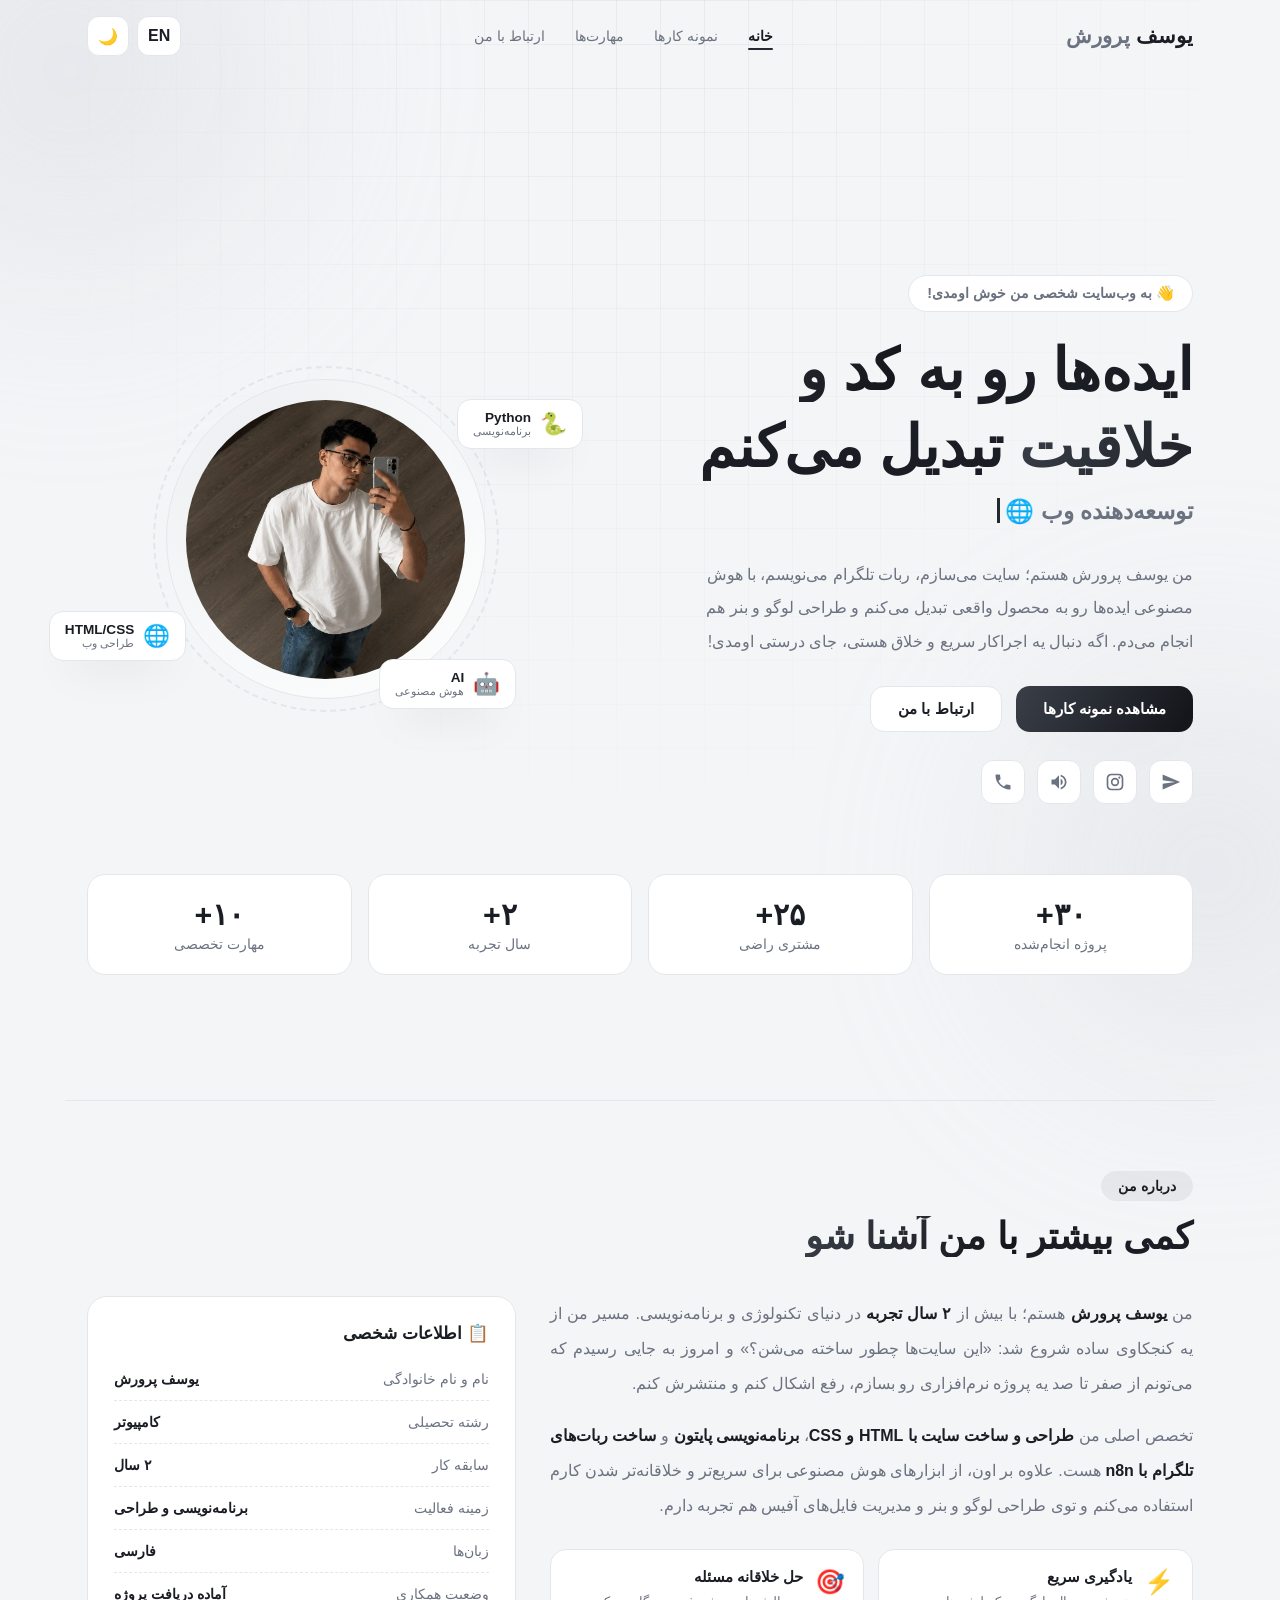
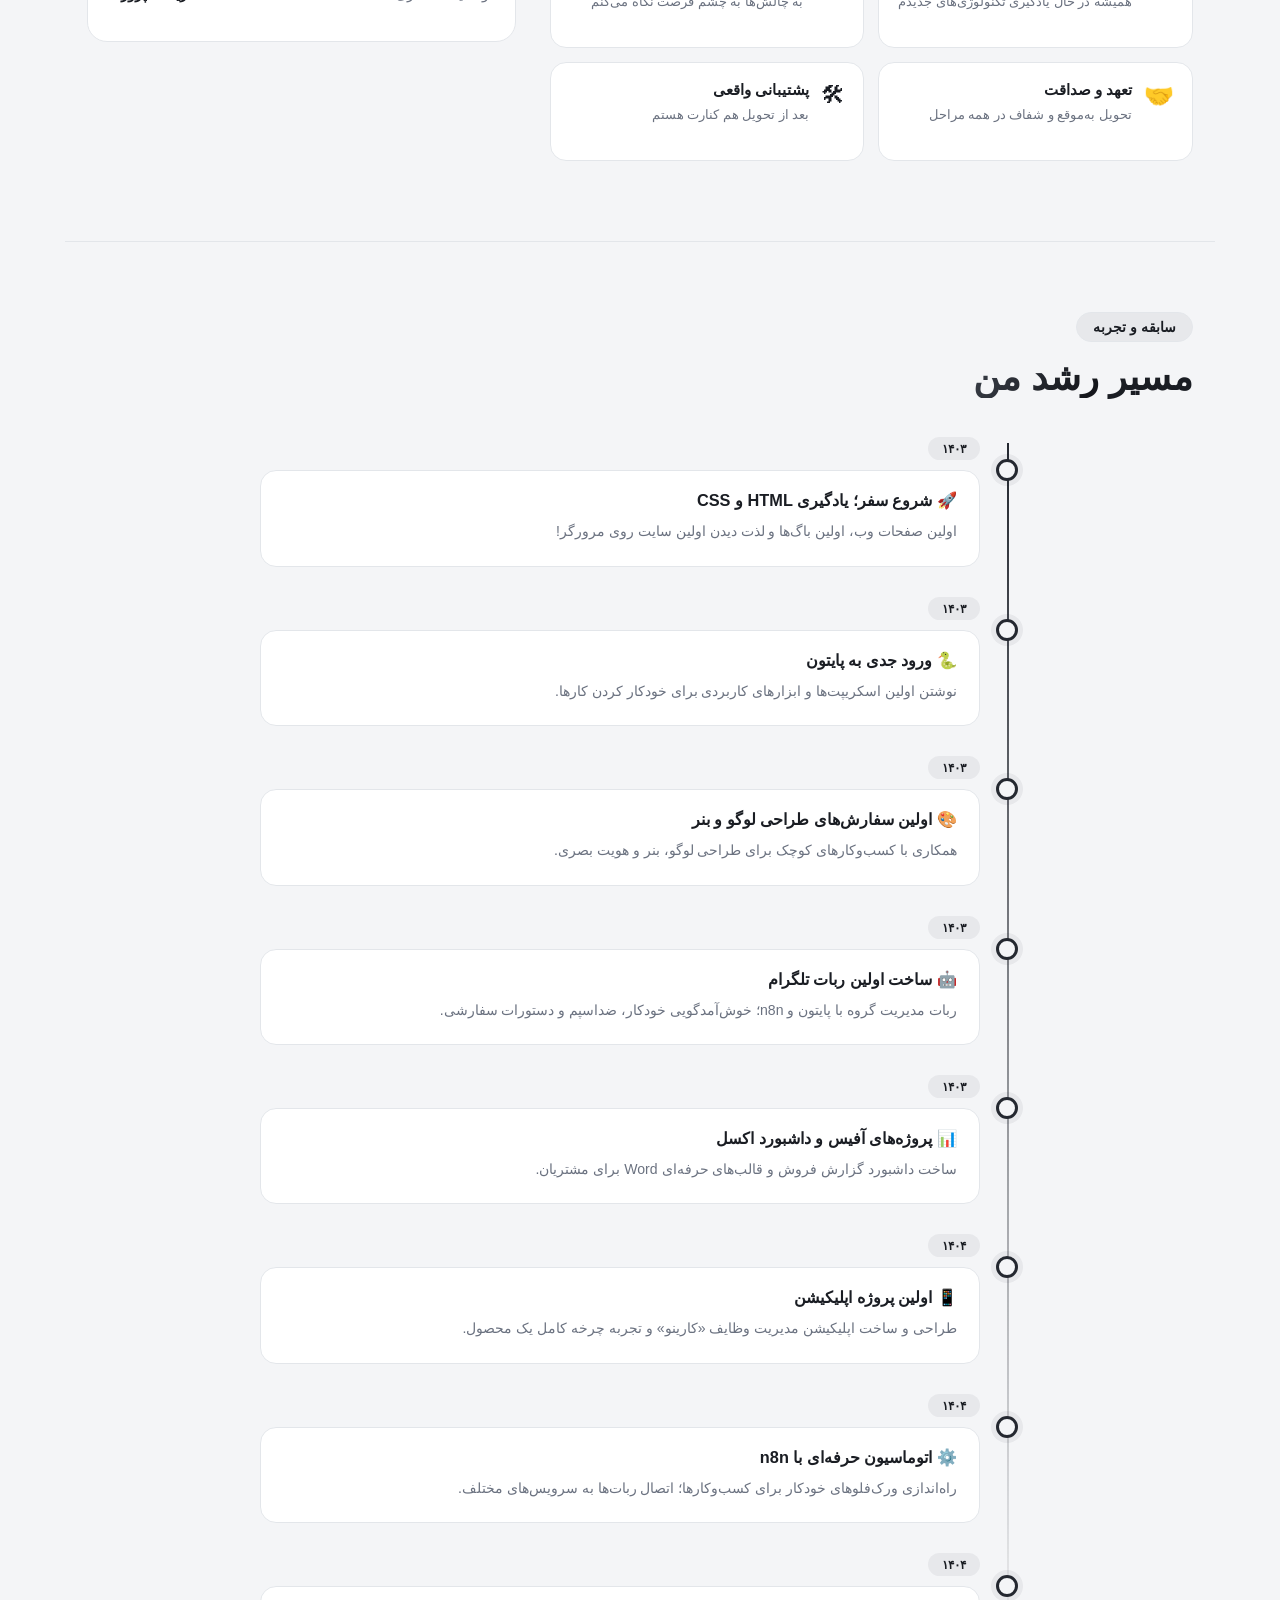
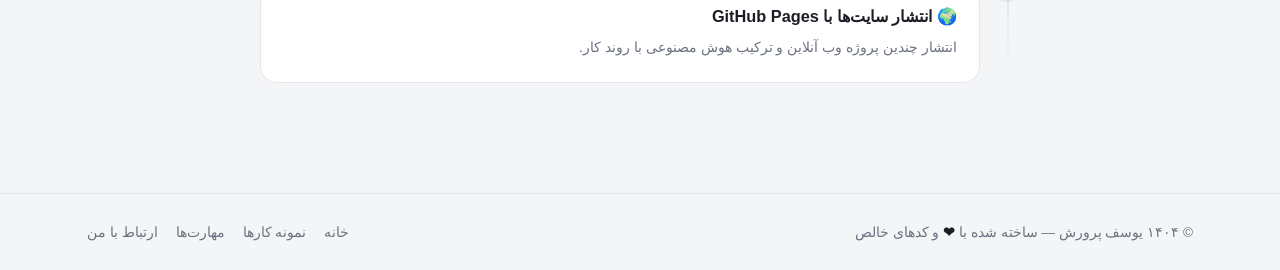
==== index.html @ 6c57e764 "Update index.html" ====
<!DOCTYPE html>
<html lang="fa" dir="rtl" data-theme="light">
<head>
<meta charset="UTF-8">
<meta name="viewport" content="width=device-width, initial-scale=1.0">
<title>یوسف پرورش | توسعه‌دهنده و طراح</title>
<meta name="description" content="Yousef Parvaresh — Personal Website | سایت شخصی یوسف پرورش">
<link rel="icon" href="data:image/svg+xml,%3Csvg xmlns='http://www.w3.org/2000/svg' viewBox='0 0 100 100'%3E%3Crect width='100' height='100' rx='24' fill='%23242830'/%3E%3Ctext x='50' y='72' font-size='56' text-anchor='middle' fill='white' font-family='sans-serif' font-weight='bold'%3EY%3C/text%3E%3C/svg%3E">
<meta name="google-site-verification" content="0h8lvghSqkaD5cFnsIE2p06StlPI16KkhF1a96809Cw" />
<style>
[data-theme="light"]{
  --bg:#f4f5f7; --bg2:#ffffff; --card:#ffffff; --card2:#eceef1;
  --border:#e3e6ea; --text:#1a1d23; --muted:#6b7280;
  --acc:#242830; --on-acc:#ffffff; --acc-soft:rgba(36,40,48,.06);
  --grad:linear-gradient(120deg,#3a3f48,#14161b,#3a3f48);
  --nav-bg:rgba(244,245,247,.88); --grid:rgba(20,24,32,.05);
  --orb:#c7ccd4; --hover-b:rgba(36,40,48,.45);
  --shadow:0 22px 44px -22px rgba(20,24,32,.28);
}
[data-theme="dark"]{
  --bg:#0f1114; --bg2:#16181d; --card:#191c22; --card2:#22262e;
  --border:#2a2f38; --text:#eef0f3; --muted:#98a0ac;
  --acc:#e8eaee; --on-acc:#14161a; --acc-soft:rgba(232,234,238,.07);
  --grad:linear-gradient(120deg,#f2f4f7,#aab1bd,#f2f4f7);
  --nav-bg:rgba(15,17,20,.88); --grid:rgba(255,255,255,.045);
  --orb:#2e3542; --hover-b:rgba(232,234,238,.5);
  --shadow:0 22px 44px -18px rgba(0,0,0,.65);
}
*{margin:0;padding:0;box-sizing:border-box}
html{scroll-behavior:smooth}
body{font-family:'Vazirmatn','Segoe UI',Tahoma,sans-serif;background:var(--bg);color:var(--text);overflow-x:hidden;transition:background .4s,color .4s}
html[lang="en"] body{font-family:'Inter','Segoe UI',system-ui,Arial,sans-serif}
button{font-family:inherit;cursor:pointer}
::selection{background:var(--acc);color:var(--on-acc)}
::-webkit-scrollbar{width:9px}
::-webkit-scrollbar-track{background:var(--bg)}
::-webkit-scrollbar-thumb{background:var(--card2);border-radius:9px}

/* لودر — حلقه چرخان + مونوگرام + نوار (CSS خالص، همیشه بسته می‌شه) */
#loader{position:fixed;top:0;right:0;bottom:0;left:0;z-index:999;background:var(--bg);display:grid;place-items:center;pointer-events:none;animation:loaderOut .6s ease 1.4s forwards}
@keyframes loaderOut{to{opacity:0;visibility:hidden}}
.l-wrap{text-align:center}
.l-mark{position:relative;width:96px;height:96px;margin:0 auto 18px}
.l-ring{position:absolute;top:0;right:0;bottom:0;left:0;border-radius:50%;border:4px solid var(--card2);border-top-color:var(--acc);animation:lspin .9s linear infinite}
@keyframes lspin{to{transform:rotate(360deg)}}
.l-letter{position:absolute;top:0;right:0;bottom:0;left:0;display:grid;place-items:center;font-size:2.1rem;font-weight:900}
.l-name{font-weight:900;font-size:1.2rem}
.l-bar{width:140px;height:4px;border-radius:99px;background:var(--card2);margin:14px auto 0;overflow:hidden}
.l-bar i{display:block;height:100%;width:45%;border-radius:99px;background:var(--acc);animation:lbar 1.1s ease-in-out infinite}
@keyframes lbar{0%{transform:translateX(160%)}100%{transform:translateX(-260%)}}

body::before{content:'';position:fixed;top:0;right:0;bottom:0;left:0;background-image:linear-gradient(var(--grid) 1px,transparent 1px),linear-gradient(90deg,var(--grid) 1px,transparent 1px);background-size:44px 44px;-webkit-mask-image:radial-gradient(ellipse at 50% 0%,#000 0%,transparent 70%);mask-image:radial-gradient(ellipse at 50% 0%,#000 0%,transparent 70%);pointer-events:none;z-index:0}
.orb{position:fixed;border-radius:50%;filter:blur(110px);background:var(--orb);opacity:.3;z-index:0;pointer-events:none}
.orb1{width:420px;height:420px;top:-140px;left:-140px;animation:drift 14s ease-in-out infinite}
.orb2{width:380px;height:380px;bottom:-160px;right:-120px;animation:drift 16s ease-in-out infinite reverse}
@keyframes drift{0%,100%{transform:translate(0,0)}50%{transform:translate(40px,30px)}}
.container{max-width:1150px;margin:0 auto;padding:0 22px;position:relative;z-index:1}
main{position:relative;z-index:1}
.grad{background:var(--grad);background-size:200% auto;-webkit-background-clip:text;background-clip:text;color:transparent;animation:shine 7s linear infinite}
@keyframes shine{to{background-position:200% center}}

header{position:fixed;top:0;right:0;left:0;z-index:100;transition:.3s}
header.scrolled{background:var(--nav-bg);-webkit-backdrop-filter:blur(14px);backdrop-filter:blur(14px);border-bottom:1px solid var(--border)}
.nav{display:flex;align-items:center;justify-content:space-between;height:72px;gap:10px}
.logo{font-weight:900;font-size:1.3rem;color:var(--text);text-decoration:none;white-space:nowrap}
.logo b{color:var(--muted);font-weight:900}
.nav-links{display:flex;gap:4px;list-style:none}
.nav-links a{position:relative;padding:9px 13px;border-radius:10px;color:var(--muted);text-decoration:none;font-weight:500;font-size:.9rem;transition:.3s;white-space:nowrap}
.nav-links a:hover{color:var(--text)}
.nav-links a.active{color:var(--text);font-weight:700}
.nav-links a.active::after{content:'';position:absolute;bottom:3px;right:13px;left:13px;height:2.5px;border-radius:3px;background:var(--acc)}
.nav-actions{display:flex;gap:8px;align-items:center}
.nav-btn{height:40px;min-width:40px;border-radius:12px;border:1px solid var(--border);background:var(--card);color:var(--text);font-size:1rem;display:grid;place-items:center;transition:.3s;padding:0 10px;font-weight:800}
.nav-btn:hover{border-color:var(--acc)}
.burger{display:none;font-size:1.15rem}

.page{display:none;min-height:100vh;padding:120px 0 80px}
.page.active{display:block;animation:pageIn .5s ease}
@keyframes pageIn{from{opacity:0;transform:translateY(18px)}to{opacity:1;transform:none}}
.sec-head{margin-bottom:38px}
.kicker{display:inline-block;background:var(--acc-soft);border:1px solid var(--border);padding:6px 16px;border-radius:99px;font-weight:700;font-size:.85rem}
.sec-title{font-size:clamp(1.6rem,3.4vw,2.3rem);font-weight:900;margin-top:14px}
.sec-desc{color:var(--muted);margin-top:10px;max-width:580px;line-height:2}
.reveal{opacity:0;transform:translateY(26px);transition:opacity .7s ease,transform .7s ease}
.reveal.in{opacity:1;transform:none}
/* بخش‌های درباره من و سابقه داخل صفحه خانه */
.home-sec{border-top:1px solid var(--border);margin-top:80px;padding-top:70px}
html[dir="ltr"] .home-sec{padding-top:70px}

.hero{min-height:100vh;display:flex;flex-direction:column;justify-content:center;padding-top:110px}
.hero-grid{display:grid;grid-template-columns:1.1fr .9fr;gap:46px;align-items:center}
.welcome{display:inline-flex;align-items:center;gap:8px;background:var(--card);border:1px solid var(--border);padding:9px 18px;border-radius:99px;font-size:.9rem;color:var(--muted);font-weight:600}
.hero h1{font-size:clamp(2.1rem,5.4vw,3.6rem);font-weight:900;line-height:1.35;margin:20px 0 10px}
.type-wrap{font-size:clamp(1.05rem,2.4vw,1.45rem);font-weight:700;min-height:2em}
#typed{color:var(--muted);font-weight:800}
.cursor{display:inline-block;width:3px;height:1.05em;background:var(--acc);margin-inline-start:5px;vertical-align:-.15em;animation:blink 1s steps(1) infinite}
@keyframes blink{50%{opacity:0}}
.lead{color:var(--muted);line-height:2.1;margin:14px 0 28px;max-width:520px}
.btns{display:flex;gap:14px;flex-wrap:wrap}
.btn{display:inline-flex;align-items:center;gap:10px;padding:13px 27px;border-radius:14px;font-weight:700;font-size:.95rem;border:none;transition:.3s;text-decoration:none}
.btn.primary{background:var(--grad);background-size:200% auto;color:var(--on-acc);box-shadow:var(--shadow)}
.btn.primary:hover{transform:translateY(-3px);background-position:100% center}
.btn.ghost{background:var(--card);border:1px solid var(--border);color:var(--text)}
.btn.ghost:hover{border-color:var(--acc);transform:translateY(-3px)}
.socials{display:flex;gap:12px;margin-top:28px;flex-wrap:wrap}
.socials a{width:44px;height:44px;border-radius:12px;display:grid;place-items:center;background:var(--card);border:1px solid var(--border);color:var(--muted);transition:.3s}
.socials a:hover{color:var(--on-acc);background:var(--acc);border-color:transparent;transform:translateY(-4px)}
.socials svg{width:20px;height:20px;fill:currentColor}

.avatar-wrap{position:relative;display:grid;place-items:center}
#badges{position:absolute;top:0;right:0;bottom:0;left:0;pointer-events:none}
.avatar{width:min(320px,68vw);aspect-ratio:1;border-radius:50%;position:relative;display:grid;place-items:center;background:radial-gradient(circle at 30% 25%,var(--card2),var(--card));border:1px solid var(--border);overflow:visible}
.avatar::before{content:'';position:absolute;top:-14px;right:-14px;bottom:-14px;left:-14px;border-radius:50%;border:2px dashed var(--border);animation:spin 26s linear infinite}
@keyframes spin{to{transform:rotate(360deg)}}
.avatar img{position:absolute;top:6%;right:6%;width:88%;height:88%;border-radius:50%;object-fit:cover}
.initial{font-size:clamp(5rem,13vw,7.5rem);font-weight:900}
.badge{position:absolute;display:flex;align-items:center;gap:9px;background:var(--card);border:1px solid var(--border);padding:10px 15px;border-radius:14px;font-size:.85rem;font-weight:700;box-shadow:var(--shadow);animation:bob 5s ease-in-out infinite}
.badge small{display:block;color:var(--muted);font-weight:500;font-size:.7rem}
.badge .ico{font-size:1.35rem}
.b1{top:6%;right:-4%}
.b2{bottom:12%;left:-8%;animation-delay:1.2s}
.b3{bottom:-3%;right:10%;animation-delay:2.2s}
@keyframes bob{0%,100%{transform:translateY(0)}50%{transform:translateY(-12px)}}
.stats{display:grid;grid-template-columns:repeat(auto-fit,minmax(160px,1fr));gap:16px;margin-top:70px}
.stat{background:var(--card);border:1px solid var(--border);border-radius:18px;padding:22px;text-align:center;transition:.3s}
.stat:hover{transform:translateY(-5px);border-color:var(--hover-b);box-shadow:var(--shadow)}
.stat .num{font-size:1.9rem;font-weight:900}
.stat .lbl{color:var(--muted);font-size:.87rem;margin-top:4px}

.about-grid{display:grid;grid-template-columns:1.2fr .8fr;gap:34px;align-items:start}
.about-text p{color:var(--muted);line-height:2.2;margin-bottom:16px;text-align:justify}
.about-text p b{color:var(--text)}
.why{display:grid;grid-template-columns:repeat(2,1fr);gap:14px;margin-top:26px}
.why .item{background:var(--card);border:1px solid var(--border);border-radius:16px;padding:18px;display:flex;gap:12px;align-items:flex-start;transition:.3s}
.why .item:hover{transform:translateY(-4px);border-color:var(--hover-b)}
.item .ico{font-size:1.5rem}
.item h4{font-size:.93rem;margin-bottom:4px}
.item p{font-size:.8rem;color:var(--muted);line-height:1.8}
.info-card{background:var(--card);border:1px solid var(--border);border-radius:20px;padding:26px;position:sticky;top:100px}
.info-card h3{margin-bottom:14px;font-size:1.08rem;font-weight:800}
.info-row{display:flex;justify-content:space-between;gap:12px;padding:13px 0;border-bottom:1px dashed var(--border);font-size:.9rem;flex-wrap:wrap}
.info-row:last-child{border:none}
.info-row .k{color:var(--muted)}
.info-row .v{font-weight:700}

.filters{display:flex;gap:10px;flex-wrap:wrap;margin-bottom:30px}
.filter-btn{padding:9px 20px;border-radius:99px;background:var(--card);border:1px solid var(--border);color:var(--muted);font-size:.87rem;font-weight:600;transition:.3s}
.filter-btn:hover{color:var(--text)}
.filter-btn.active{background:var(--acc);color:var(--on-acc);border-color:transparent}
.p-grid{display:grid;grid-template-columns:repeat(auto-fill,minmax(300px,1fr));gap:22px}
.p-card{background:var(--card);border:1px solid var(--border);border-radius:20px;overflow:hidden;cursor:pointer;transition:.35s;animation:cardIn .5s ease both}
@keyframes cardIn{from{opacity:0;transform:translateY(20px)}to{opacity:1;transform:none}}
.p-card:hover{transform:translateY(-8px);border-color:var(--hover-b);box-shadow:var(--shadow)}
.p-media{height:180px;display:grid;place-items:center;position:relative;overflow:hidden}
.p-media .icon{font-size:3.6rem;filter:drop-shadow(0 10px 18px rgba(0,0,0,.35));transition:.4s;z-index:1}
.p-card:hover .icon{transform:scale(1.15) rotate(-6deg)}
.p-media img{position:absolute;top:0;right:0;width:100%;height:100%;object-fit:cover;z-index:2;transition:.4s}
.p-card:hover .p-media img{transform:scale(1.06)}
.p-body{padding:20px}
.p-cat{font-size:.74rem;font-weight:700;background:var(--acc-soft);padding:4px 13px;border-radius:99px;display:inline-block;margin-bottom:10px}
.p-title{font-size:1.05rem;font-weight:800;margin-bottom:8px}
.p-desc{font-size:.86rem;color:var(--muted);line-height:1.9;display:-webkit-box;-webkit-line-clamp:2;-webkit-box-orient:vertical;overflow:hidden}
.p-foot{display:flex;justify-content:space-between;align-items:center;margin-top:16px;padding-top:14px;border-top:1px dashed var(--border)}
.p-year{color:var(--muted);font-size:.82rem}
.p-more{font-size:.85rem;font-weight:700}

.modal{position:fixed;top:0;right:0;bottom:0;left:0;z-index:200;display:none;align-items:center;justify-content:center;padding:20px}
.modal.open{display:flex}
.modal-bg{position:absolute;top:0;right:0;bottom:0;left:0;background:rgba(10,12,16,.7);-webkit-backdrop-filter:blur(8px);backdrop-filter:blur(8px)}
.modal-card{position:relative;background:var(--bg2);border:1px solid var(--border);border-radius:24px;max-width:680px;width:100%;max-height:88vh;overflow-y:auto;animation:pop .35s ease}
@keyframes pop{from{opacity:0;transform:scale(.94) translateY(14px)}to{opacity:1;transform:none}}
.modal-hero{height:200px;display:grid;place-items:center;position:relative;overflow:hidden}
.modal-hero .icon{font-size:4.2rem;filter:drop-shadow(0 12px 20px rgba(0,0,0,.35));position:relative;z-index:1}
.modal-hero img{position:absolute;top:0;right:0;width:100%;height:100%;object-fit:cover;z-index:2}
.modal-close{position:absolute;top:16px;left:16px;width:38px;height:38px;border-radius:12px;border:1px solid rgba(255,255,255,.3);background:rgba(0,0,0,.3);color:#fff;font-size:1.1rem;display:grid;place-items:center;-webkit-backdrop-filter:blur(6px);backdrop-filter:blur(6px);transition:.3s;z-index:3}
.modal-close:hover{transform:rotate(90deg)}
.modal-body{padding:26px 28px 30px}
.m-meta{display:flex;gap:10px;flex-wrap:wrap;margin:10px 0 16px}
.m-chip{font-size:.78rem;background:var(--card);border:1px solid var(--border);padding:5px 14px;border-radius:99px;color:var(--muted)}
.modal-body h3{font-size:1.4rem;font-weight:900}
.modal-body>p{color:var(--muted);line-height:2.1;margin:14px 0 18px;font-size:.93rem}
.m-feats{list-style:none;margin-bottom:20px}
.m-feats li{padding:10px 0;border-bottom:1px dashed var(--border);display:flex;gap:10px;font-size:.9rem}
.m-feats li::before{content:'✓';font-weight:900}
.m-tech{display:flex;gap:8px;flex-wrap:wrap}
.m-tech span{font-size:.78rem;font-weight:700;background:var(--acc-soft);border:1px solid var(--border);padding:5px 13px;border-radius:8px}
.m-nav{display:flex;justify-content:space-between;align-items:center;margin-top:24px;padding-top:18px;border-top:1px dashed var(--border);gap:10px;flex-wrap:wrap}
.m-nav button{background:var(--card);border:1px solid var(--border);color:var(--text);padding:10px 18px;border-radius:12px;font-size:.84rem;font-weight:700;transition:.3s}
.m-nav button:hover{border-color:var(--acc)}
#mOrder{background:var(--acc);color:var(--on-acc);border-color:transparent}
#mOrder:hover{opacity:.85}

.skills-grid{display:grid;grid-template-columns:repeat(auto-fit,minmax(400px,1fr));gap:16px 22px}
.skill-card{background:var(--card);border:1px solid var(--border);border-radius:16px;padding:20px;transition:.3s}
.skill-card:hover{transform:translateY(-4px);border-color:var(--hover-b)}
.skill-top{display:flex;justify-content:space-between;align-items:center;margin-bottom:12px;gap:10px}
.skill-name{font-weight:700;font-size:.92rem;display:flex;gap:10px;align-items:center}
.skill-name .ico{font-size:1.25rem}
.skill-pct{font-weight:800;font-size:.85rem}
.bar{height:9px;background:var(--card2);border-radius:99px;overflow:hidden}
.bar i{display:block;height:100%;width:0;background:var(--acc);border-radius:99px;transition:width 1.2s cubic-bezier(.22,1,.36,1)}
.tools{margin-top:44px}
.tools h3{font-size:1.15rem;font-weight:800;margin-bottom:18px}
.chips{display:flex;flex-wrap:wrap;gap:12px}
.t-chip{display:inline-flex;align-items:center;gap:8px;background:var(--card);border:1px solid var(--border);padding:10px 18px;border-radius:12px;font-size:.87rem;font-weight:600;transition:.3s}
.t-chip:hover{transform:translateY(-4px);border-color:var(--acc)}
.t-chip .ico{font-size:1.1rem}

.timeline{position:relative;max-width:760px;margin:0 auto;padding-right:40px}
html[dir="ltr"] .timeline{padding-right:0;padding-left:40px}
.timeline::before{content:'';position:absolute;right:11px;top:6px;bottom:6px;width:2px;background:linear-gradient(180deg,var(--acc),transparent)}
html[dir="ltr"] .timeline::before{right:auto;left:11px}
.t-item{position:relative;margin-bottom:30px}
.t-item::before{content:'';position:absolute;right:-38px;top:22px;width:16px;height:16px;border-radius:50%;background:var(--bg);border:3px solid var(--acc);box-shadow:0 0 0 5px var(--acc-soft)}
html[dir="ltr"] .t-item::before{right:auto;left:-38px}
.t-date{display:inline-block;font-size:.78rem;font-weight:800;background:var(--acc-soft);padding:4px 14px;border-radius:99px;margin-bottom:10px}
.t-card{background:var(--card);border:1px solid var(--border);border-radius:16px;padding:20px 22px;transition:.3s}
.t-card:hover{transform:translateY(-4px);border-color:var(--hover-b)}
.t-card h4{font-size:1.02rem;font-weight:800;margin-bottom:8px}
.t-card p{color:var(--muted);font-size:.88rem;line-height:1.95}

.contact-grid{display:grid;grid-template-columns:repeat(auto-fit,minmax(240px,1fr));gap:20px;margin-bottom:34px}
.c-card{display:block;background:var(--card);border:1px solid var(--border);border-radius:20px;padding:30px 24px;text-align:center;transition:.35s;color:var(--text);text-decoration:none;position:relative;overflow:hidden}
.c-card::before{content:'';position:absolute;top:0;right:0;left:0;height:3px;background:var(--acc);opacity:0;transition:.3s}
.c-card:hover{transform:translateY(-8px);border-color:var(--hover-b);box-shadow:var(--shadow)}
.c-card:hover::before{opacity:1}
.c-ico{width:64px;height:64px;margin:0 auto 16px;border-radius:18px;display:grid;place-items:center;background:var(--acc-soft)}
.c-ico svg{width:28px;height:28px;fill:currentColor}
.c-card h4{font-size:1.05rem;margin-bottom:6px}
.c-val{color:var(--muted);font-size:.95rem;direction:ltr;unicode-bidi:embed;display:inline-block;font-weight:600}
.c-hint{margin-top:12px;font-size:.78rem;font-weight:700}
.copy-btn{margin-top:12px;background:var(--card2);border:1px solid var(--border);color:var(--muted);padding:7px 18px;border-radius:10px;font-size:.78rem;font-weight:700;transition:.3s}
.copy-btn:hover{color:var(--text);border-color:var(--acc)}
.cta{background:var(--card);border:1px solid var(--border);border-radius:24px;padding:42px 30px;text-align:center}
.cta h3{font-size:clamp(1.3rem,3vw,1.8rem);font-weight:900;margin-bottom:10px}
.cta p{color:var(--muted);margin-bottom:24px;line-height:2;max-width:640px;margin-inline:auto}

footer{border-top:1px solid var(--border);padding:30px 0;position:relative;z-index:1}
.f-grid{display:flex;justify-content:space-between;align-items:center;gap:16px;flex-wrap:wrap}
.f-links{display:flex;gap:18px;flex-wrap:wrap}
.f-links a{color:var(--muted);text-decoration:none;font-size:.85rem;transition:.3s}
.f-links a:hover{color:var(--text)}
.f-copy{color:var(--muted);font-size:.85rem}
.f-copy b{color:var(--text)}
.toast{position:fixed;bottom:26px;left:50%;transform:translate(-50%,120px);background:var(--card);border:1px solid var(--border);padding:13px 24px;border-radius:14px;font-size:.88rem;font-weight:600;z-index:300;transition:.4s;box-shadow:var(--shadow);opacity:0}
.toast.show{transform:translate(-50%,0);opacity:1}
.top-btn{position:fixed;bottom:26px;left:26px;width:46px;height:46px;border-radius:14px;background:var(--acc);color:var(--on-acc);border:none;font-size:1.15rem;z-index:150;opacity:0;pointer-events:none;transition:.35s;transform:translateY(10px)}
.top-btn.show{opacity:1;pointer-events:auto;transform:none}

@media(max-width:920px){
  .burger{display:grid}
  .nav-links{position:fixed;top:72px;right:0;left:0;flex-direction:column;background:var(--nav-bg);-webkit-backdrop-filter:blur(16px);backdrop-filter:blur(16px);border-bottom:1px solid var(--border);padding:14px 22px 22px;gap:4px;transform:translateY(-12px);transition:.35s;opacity:0;visibility:hidden}
  .nav-links.open{transform:none;opacity:1;visibility:visible}
  .hero-grid{grid-template-columns:1fr;text-align:center}
  .lead{margin-inline:auto}
  .btns,.socials{justify-content:center}
  .about-grid{grid-template-columns:1fr}
  .info-card{position:static}
  .skills-grid{grid-template-columns:1fr}
}
@media(max-width:560px){
  .why{grid-template-columns:1fr}
  .badge{transform:scale(.85)}
  .b1{right:0}.b2{left:0}
  .b3{display:none}
  .cta{padding:30px 20px}
  .m-nav{justify-content:center}
  .home-sec{margin-top:60px;padding-top:50px}
}
</style>
</head>
<body>

<div id="loader">
  <div class="l-wrap">
    <div class="l-mark"><div class="l-ring"></div><span class="l-letter grad">Y</span></div>
    <div class="l-name grad">یوسف پرورش</div>
    <div class="l-bar"><i></i></div>
  </div>
</div>

<div class="orb orb1"></div><div class="orb orb2"></div>

<header id="header">
  <div class="container nav">
    <a href="#home" class="logo" data-i18n="brand">یوسف <b>پرورش</b></a>
    <!-- ✏️ منوی جدید: ۴ آیتم -->
    <ul class="nav-links" id="navLinks">
      <li><a href="#home" data-page="home" data-i18n="nav.home" class="active">خانه</a></li>
      <li><a href="#portfolio" data-page="portfolio" data-i18n="nav.portfolio">نمونه کارها</a></li>
      <li><a href="#skills" data-page="skills" data-i18n="nav.skills">مهارت‌ها</a></li>
      <li><a href="#contact" data-page="contact" data-i18n="nav.contact">ارتباط با من</a></li>
    </ul>
    <div class="nav-actions">
      <button class="nav-btn" id="langBtn" title="Language">EN</button>
      <button class="nav-btn" id="themeBtn" title="Theme">🌙</button>
      <button class="nav-btn burger" id="burger">☰</button>
    </div>
  </div>
</header>

<main>
<!-- ═══════ خانه (شامل درباره من + سابقه و تجربه) ═══════ -->
<section class="page active" id="page-home">
  <div class="container hero">
    <div class="hero-grid">
      <div>
        <span class="welcome" data-i18n="hero.chip">👋 به وب‌سایت شخصی من خوش اومدی!</span>
        <h1 data-i18n="hero.h1">ایده‌ها رو به <span class="grad">کد و خلاقیت</span> تبدیل می‌کنم</h1>
        <div class="type-wrap"><span id="typed"></span><span class="cursor"></span></div>
        <p class="lead" data-i18n="hero.lead"></p>
        <div class="btns">
          <a href="#portfolio" class="btn primary" data-i18n="hero.btnWork">مشاهده نمونه کارها</a>
          <a href="#contact" class="btn ghost" data-i18n="hero.btnContact">ارتباط با من</a>
        </div>
        <div class="socials">
          <a href="https://t.me/Yousef017" target="_blank" title="Telegram"><svg viewBox="0 0 24 24"><path d="M2,21L23,12L2,3V10L17,12L2,14V21Z"/></svg></a>
          <a href="https://instagram.com/yousef._.parvaresh" target="_blank" title="Instagram"><svg viewBox="0 0 24 24"><path d="M7.8,2H16.2C19.87,2 22,4.13 22,7.8V16.2C22,19.87 19.87,22 16.2,22H7.8C4.13,22 2,19.87 2,16.2V7.8C2,4.13 4.13,2 7.8,2M7.6,4C5.61,4 4,5.61 4,7.6V16.4C4,18.39 5.61,20 7.6,20H16.4C18.39,20 20,18.39 20,16.4V7.6C20,5.61 18.39,4 16.4,4H7.6M17.25,5.5A1.25,1.25 0 0,1 18.5,6.75A1.25,1.25 0 0,1 17.25,8A1.25,1.25 0 0,1 16,6.75A1.25,1.25 0 0,1 17.25,5.5M12,7A5,5 0 0,1 17,12A5,5 0 0,1 12,17A5,5 0 0,1 7,12A5,5 0 0,1 12,7M12,9A3,3 0 0,0 9,12A3,3 0 0,0 12,15A3,3 0 0,0 15,12A3,3 0 0,0 12,9Z"/></svg></a>
          <a href="https://t.me/NeuroCodeX_1" target="_blank" title="Telegram Channel"><svg viewBox="0 0 24 24"><path d="M3,9V15H7L12,20V4L7,9H3M16.5,12C16.5,10.23 15.48,8.71 14,7.97V16.02C15.48,15.29 16.5,13.77 16.5,12M14,3.23V5.29C16.89,6.15 19,8.83 19,12C19,15.17 16.89,17.85 14,18.71V20.77C18,19.86 21,16.28 21,12C21,7.72 18,4.14 14,3.23Z"/></svg></a>
          <a href="tel:09370132965" title="Phone"><svg viewBox="0 0 24 24"><path d="M6.62,10.79C8.06,13.62 10.38,15.94 13.21,17.38L15.41,15.18C15.69,14.9 16.08,14.82 16.43,14.93C17.55,15.3 18.75,15.5 20,15.5A1,1 0 0,1 21,16.5V20A1,1 0 0,1 20,21A17,17 0 0,1 3,4A1,1 0 0,1 4,3H7.5A1,1 0 0,1 8.5,4C8.5,5.25 8.7,6.45 9.07,7.57C9.18,7.92 9.1,8.31 8.82,8.59L6.62,10.79Z"/></svg></a>
        </div>
      </div>
      <div class="avatar-wrap">
        <div class="avatar" id="avatarBox">
          <!-- ✏️ عکس شخصی: عکست رو با اسم me.jpg کنار index.html بذار — خودکار نمایش داده می‌شه -->
          <span class="initial grad" id="avatarInitial">ی</span>
        </div>
        <div id="badges"></div>
      </div>
    </div>
    <div class="stats">
      <div class="stat"><div class="num" data-target="30">۰</div><div class="lbl" data-i18n="hero.stat1">پروژه انجام‌شده</div></div>
      <div class="stat"><div class="num" data-target="25">۰</div><div class="lbl" data-i18n="hero.stat2">مشتری راضی</div></div>
      <div class="stat"><div class="num" data-target="2">۰</div><div class="lbl" data-i18n="hero.stat3">سال تجربه</div></div>
      <div class="stat"><div class="num" data-target="10">۰</div><div class="lbl" data-i18n="hero.stat4">مهارت تخصصی</div></div>
    </div>
  </div>

  <!-- ─── درباره من (داخل خانه) ─── -->
  <div class="container home-sec">
    <div class="sec-head reveal">
      <span class="kicker" data-i18n="about.kicker">درباره من</span>
      <h2 class="sec-title" data-i18n="about.title"></h2>
    </div>
    <div class="about-grid">
      <div class="about-text reveal">
        <p data-i18n="about.p1"></p>
        <p data-i18n="about.p2"></p>
        <div class="why" id="whyGrid"></div>
      </div>
      <div class="info-card reveal">
        <h3 data-i18n="about.infoTitle"></h3>
        <div id="infoRows"></div>
      </div>
    </div>
  </div>

  <!-- ─── سابقه و تجربه (داخل خانه) ─── -->
  <div class="container home-sec">
    <div class="sec-head reveal">
      <span class="kicker" data-i18n="experience.kicker">سابقه و تجربه</span>
      <h2 class="sec-title" data-i18n="experience.title"></h2>
    </div>
    <div class="timeline" id="timeline"></div>
  </div>
</section>

<!-- ═══════ نمونه کارها ═══════ -->
<section class="page" id="page-portfolio">
  <div class="container">
    <div class="sec-head reveal">
      <span class="kicker" data-i18n="portfolio.kicker">نمونه کارها</span>
      <h2 class="sec-title" data-i18n="portfolio.title"></h2>
      <p class="sec-desc" data-i18n="portfolio.desc"></p>
    </div>
    <div class="filters" id="filters">
      <button class="filter-btn active" data-f="all" data-i18n="filters.all">همه</button>
      <button class="filter-btn" data-f="site" data-i18n="filters.site">سایت</button>
      <button class="filter-btn" data-f="bot" data-i18n="filters.bot">ربات</button>
      <button class="filter-btn" data-f="app" data-i18n="filters.app">اپلیکیشن</button>
      <button class="filter-btn" data-f="design" data-i18n="filters.design">طراحی</button>
      <button class="filter-btn" data-f="office" data-i18n="filters.office">آفیس</button>
    </div>
    <div class="p-grid" id="pGrid"></div>
  </div>
</section>

<!-- ═══════ مهارت‌ها ═══════ -->
<section class="page" id="page-skills">
  <div class="container">
    <div class="sec-head reveal">
      <span class="kicker" data-i18n="skills.kicker">مهارت‌ها</span>
      <h2 class="sec-title" data-i18n="skills.title"></h2>
    </div>
    <div class="skills-grid" id="skillGrid"></div>
    <div class="tools reveal">
      <h3 data-i18n="skills.toolsTitle"></h3>
      <div class="chips">
        <span class="t-chip"><span class="ico">💻</span>VS Code</span>
        <span class="t-chip"><span class="ico">🐙</span>Git &amp; GitHub</span>
        <span class="t-chip"><span class="ico">⚙️</span>n8n</span>
        <span class="t-chip"><span class="ico">🤖</span>ChatGPT</span>
        <span class="t-chip"><span class="ico">🎨</span>Canva</span>
        <span class="t-chip"><span class="ico">🖌</span>Photoshop</span>
        <span class="t-chip"><span class="ico">📄</span>Word</span>
        <span class="t-chip"><span class="ico">📊</span>Excel</span>
        <span class="t-chip"><span class="ico">📽</span>PowerPoint</span>
        <span class="t-chip"><span class="ico">🚀</span>GitHub Pages</span>
      </div>
    </div>
  </div>
</section>

<!-- ═══════ ارتباط با من (تماس + کانال تلگرام) ═══════ -->
<section class="page" id="page-contact">
  <div class="container">
    <div class="sec-head reveal">
      <span class="kicker" data-i18n="contact.kicker">ارتباط با من</span>
      <h2 class="sec-title" data-i18n="contact.title"></h2>
      <p class="sec-desc" data-i18n="contact.desc"></p>
    </div>
    <div class="contact-grid">
      <div class="c-card reveal">
        <div class="c-ico"><svg viewBox="0 0 24 24"><path d="M6.62,10.79C8.06,13.62 10.38,15.94 13.21,17.38L15.41,15.18C15.69,14.9 16.08,14.82 16.43,14.93C17.55,15.3 18.75,15.5 20,15.5A1,1 0 0,1 21,16.5V20A1,1 0 0,1 20,21A17,17 0 0,1 3,4A1,1 0 0,1 4,3H7.5A1,1 0 0,1 8.5,4C8.5,5.25 8.7,6.45 9.07,7.57C9.18,7.92 9.1,8.31 8.82,8.59L6.62,10.79Z"/></svg></div>
        <h4 data-i18n="contact.phone">تلفن</h4>
        <a class="c-val" href="tel:09370132965">0937 013 2965</a><br>
        <button class="copy-btn" onclick="copyPhone()" data-i18n="contact.copy">📋 کپی شماره</button>
        <div class="c-hint" data-i18n="contact.direct">تماس مستقیم</div>
      </div>
      <a class="c-card reveal" href="https://t.me/Yousef017" target="_blank">
        <div class="c-ico"><svg viewBox="0 0 24 24"><path d="M2,21L23,12L2,3V10L17,12L2,14V21Z"/></svg></div>
        <h4 data-i18n="contact.telegram">تلگرام شخصی</h4>
        <span class="c-val">@Yousef017</span>
        <div class="c-hint" data-i18n="contact.tgHint">ارسال پیام در تلگرام ←</div>
      </a>
      <a class="c-card reveal" href="https://instagram.com/yousef._.parvaresh" target="_blank">
        <div class="c-ico"><svg viewBox="0 0 24 24"><path d="M7.8,2H16.2C19.87,2 22,4.13 22,7.8V16.2C22,19.87 19.87,22 16.2,22H7.8C4.13,22 2,19.87 2,16.2V7.8C2,4.13 4.13,2 7.8,2M7.6,4C5.61,4 4,5.61 4,7.6V16.4C4,18.39 5.61,20 7.6,20H16.4C18.39,20 20,18.39 20,16.4V7.6C20,5.61 18.39,4 16.4,4H7.6M17.25,5.5A1.25,1.25 0 0,1 18.5,6.75A1.25,1.25 0 0,1 17.25,8A1.25,1.25 0 0,1 16,6.75A1.25,1.25 0 0,1 17.25,5.5M12,7A5,5 0 0,1 17,12A5,5 0 0,1 12,17A5,5 0 0,1 7,12A5,5 0 0,1 12,7M12,9A3,3 0 0,0 9,12A3,3 0 0,0 12,15A3,3 0 0,0 15,12A3,3 0 0,0 12,9Z"/></svg></div>
        <h4 data-i18n="contact.instagram">اینستاگرام</h4>
        <span class="c-val">@yousef._.parvaresh</span>
        <div class="c-hint" data-i18n="contact.igHint">دنبال کردن و دایرکت ←</div>
      </a>
      <a class="c-card reveal" href="https://t.me/NeuroCodeX_1" target="_blank">
        <div class="c-ico"><svg viewBox="0 0 24 24"><path d="M3,9V15H7L12,20V4L7,9H3M16.5,12C16.5,10.23 15.48,8.71 14,7.97V16.02C15.48,15.29 16.5,13.77 16.5,12M14,3.23V5.29C16.89,6.15 19,8.83 19,12C19,15.17 16.89,17.85 14,18.71V20.77C18,19.86 21,16.28 21,12C21,7.72 18,4.14 14,3.23Z"/></svg></div>
        <h4 data-i18n="contact.channel">کانال تلگرام</h4>
        <span class="c-val">@NeuroCodeX_1</span>
        <div class="c-hint" data-i18n="contact.chHint">عضویت در کانال ←</div>
      </a>
    </div>
    <div class="cta reveal">
      <h3 data-i18n="contact.ctaTitle"></h3>
      <p data-i18n="contact.ctaText"></p>
      <div class="btns" style="justify-content:center">
        <a href="https://t.me/Yousef017" target="_blank" class="btn primary" data-i18n="contact.ctaBtn">💬 پیام در تلگرام</a>
        <a href="https://t.me/NeuroCodeX_1" target="_blank" class="btn ghost" data-i18n="contact.ctaChannel">📢 عضویت در کانال</a>
      </div>
    </div>
  </div>
</section>
</main>

<footer>
  <div class="container f-grid">
    <div class="f-copy" data-i18n="footer">© ۱۴۰۴ یوسف پرورش — ساخته شده با <b>❤</b> و کدهای خالص</div>
    <div class="f-links">
      <a href="#home" data-i18n="nav.home">خانه</a>
      <a href="#portfolio" data-i18n="nav.portfolio">نمونه کارها</a>
      <a href="#skills" data-i18n="nav.skills">مهارت‌ها</a>
      <a href="#contact" data-i18n="nav.contact">ارتباط با من</a>
    </div>
  </div>
</footer>

<div class="modal" id="modal">
  <div class="modal-bg" id="modalBg"></div>
  <div class="modal-card">
    <div class="modal-hero" id="mHero">
      <span class="icon" id="mIcon"></span>
      <img id="mImg" alt="" style="display:none">
      <button class="modal-close" id="mClose">✕</button>
    </div>
    <div class="modal-body">
      <h3 id="mTitle"></h3>
      <div class="m-meta" id="mChips"></div>
      <p id="mDesc"></p>
      <ul class="m-feats" id="mFeats"></ul>
      <div class="m-tech" id="mTech"></div>
      <div class="m-nav">
        <button id="mPrev" data-i18n="modal.prev">→ پروژه قبلی</button>
        <button id="mOrder" data-i18n="modal.order">سفارش پروژه مشابه</button>
        <button id="mNext" data-i18n="modal.next">پروژه بعدی ←</button>
      </div>
    </div>
  </div>
</div>

<div class="toast" id="toast"></div>
<button class="top-btn" id="topBtn">↑</button>

<script>
/* ════════════════ تصاویر اختصاصی نمونه‌کارها (داخل کد — همیشه لود می‌شن) ════════════════ */
function svgURI(s){return 'data:image/svg+xml;charset=utf-8,'+encodeURIComponent(s)}
var ART={
'aria-shop':'<svg xmlns="http://www.w3.org/2000/svg" viewBox="0 0 600 380"><rect width="600" height="380" fill="#e9ebee"/><rect x="60" y="34" width="480" height="312" rx="16" fill="#ffffff" stroke="#d9dde3"/><path d="M60,50a16,16 0 0 1 16,-16h448a16,16 0 0 1 16,16v26h-480z" fill="#242830"/><circle cx="86" cy="54" r="5" fill="#6b7280"/><circle cx="104" cy="54" r="5" fill="#9aa2ae"/><circle cx="122" cy="54" r="5" fill="#c7ccd4"/><rect x="400" y="44" width="120" height="20" rx="10" fill="#3a404a"/><rect x="84" y="96" width="432" height="78" rx="10" fill="#242830"/><rect x="104" y="116" width="170" height="12" rx="6" fill="#f2f4f7"/><rect x="104" y="138" width="110" height="10" rx="5" fill="#9aa2ae"/><rect x="356" y="112" width="136" height="46" rx="8" fill="#3a404a"/><circle cx="390" cy="135" r="13" fill="#e9ebee"/><path d="M384,135l5,5l9,-10" stroke="#242830" stroke-width="3" fill="none"/><rect x="416" y="128" width="60" height="7" rx="3.5" fill="#9aa2ae"/><rect x="416" y="141" width="40" height="6" rx="3" fill="#6b7280"/><rect x="84" y="192" width="132" height="132" rx="10" fill="#f4f5f7" stroke="#e3e6ea"/><rect x="96" y="204" width="108" height="70" rx="6" fill="#d9dde3"/><rect x="96" y="284" width="80" height="9" rx="4" fill="#6b7280"/><rect x="96" y="301" width="52" height="9" rx="4" fill="#c7ccd4"/><rect x="234" y="192" width="132" height="132" rx="10" fill="#f4f5f7" stroke="#e3e6ea"/><rect x="246" y="204" width="108" height="70" rx="6" fill="#c7ccd4"/><rect x="246" y="284" width="80" height="9" rx="4" fill="#6b7280"/><rect x="246" y="301" width="52" height="9" rx="4" fill="#c7ccd4"/><rect x="384" y="192" width="132" height="132" rx="10" fill="#f4f5f7" stroke="#e3e6ea"/><rect x="396" y="204" width="108" height="70" rx="6" fill="#9aa2ae"/><rect x="396" y="284" width="80" height="9" rx="4" fill="#6b7280"/><rect x="396" y="301" width="52" height="9" rx="4" fill="#c7ccd4"/></svg>',
'tg-bot':'<svg xmlns="http://www.w3.org/2000/svg" viewBox="0 0 600 380"><rect width="600" height="380" fill="#e9ebee"/><rect x="205" y="22" width="190" height="336" rx="28" fill="#242830"/><rect x="217" y="42" width="166" height="296" rx="14" fill="#f6f7f9"/><path d="M217,56a14,14 0 0 1 14,-14h138a14,14 0 0 1 14,14v22h-166z" fill="#3a404a"/><circle cx="240" cy="60" r="9" fill="#e9ebee"/><rect x="256" y="52" width="70" height="7" rx="3.5" fill="#c7ccd4"/><rect x="256" y="64" width="44" height="5" rx="2.5" fill="#6b7280"/><rect x="228" y="94" width="104" height="34" rx="10" fill="#e3e6ea"/><rect x="238" y="106" width="72" height="8" rx="4" fill="#9aa2ae"/><rect x="252" y="138" width="118" height="34" rx="10" fill="#242830"/><rect x="264" y="150" width="82" height="8" rx="4" fill="#9aa2ae"/><rect x="228" y="182" width="96" height="34" rx="10" fill="#e3e6ea"/><rect x="238" y="194" width="64" height="8" rx="4" fill="#9aa2ae"/><rect x="262" y="226" width="108" height="34" rx="10" fill="#242830"/><rect x="274" y="238" width="70" height="8" rx="4" fill="#9aa2ae"/><rect x="228" y="276" width="45" height="22" rx="8" fill="#d9dde3"/><rect x="281" y="276" width="45" height="22" rx="8" fill="#d9dde3"/><rect x="334" y="276" width="38" height="22" rx="8" fill="#242830"/><circle cx="352" cy="318" r="14" fill="#242830"/><path d="M346,318l14,-6l-6,14l-2,-6z" fill="#ffffff"/></svg>',
'karino-app':'<svg xmlns="http://www.w3.org/2000/svg" viewBox="0 0 600 380"><rect width="600" height="380" fill="#e9ebee"/><rect x="205" y="22" width="190" height="336" rx="28" fill="#3a404a"/><rect x="217" y="42" width="166" height="296" rx="14" fill="#ffffff"/><path d="M217,56a14,14 0 0 1 14,-14h138a14,14 0 0 1 14,14v22h-166z" fill="#242830"/><rect x="230" y="52" width="80" height="8" rx="4" fill="#c7ccd4"/><rect x="228" y="98" width="144" height="36" rx="9" fill="#f2f3f5"/><rect x="238" y="108" width="16" height="16" rx="4" fill="#242830"/><path d="M241,116l4,4l7,-8" stroke="#ffffff" stroke-width="2.5" fill="none"/><rect x="264" y="112" width="88" height="8" rx="4" fill="#c7ccd4"/><rect x="228" y="144" width="144" height="36" rx="9" fill="#f2f3f5"/><rect x="238" y="154" width="16" height="16" rx="4" fill="#242830"/><path d="M241,162l4,4l7,-8" stroke="#ffffff" stroke-width="2.5" fill="none"/><rect x="264" y="158" width="70" height="8" rx="4" fill="#c7ccd4"/><rect x="228" y="190" width="144" height="36" rx="9" fill="#242830"/><rect x="238" y="200" width="16" height="16" rx="4" fill="none" stroke="#9aa2ae" stroke-width="2"/><rect x="264" y="204" width="80" height="8" rx="4" fill="#9aa2ae"/><rect x="228" y="236" width="144" height="36" rx="9" fill="#f2f3f5"/><rect x="238" y="246" width="16" height="16" rx="4" fill="none" stroke="#9aa2ae" stroke-width="2"/><rect x="264" y="250" width="60" height="8" rx="4" fill="#c7ccd4"/><circle cx="350" cy="318" r="16" fill="#242830"/><path d="M350,310v16M342,318h16" stroke="#ffffff" stroke-width="3"/></svg>',
'cafe-brand':'<svg xmlns="http://www.w3.org/2000/svg" viewBox="0 0 600 380"><rect width="600" height="380" fill="#242830"/><circle cx="300" cy="175" r="110" fill="none" stroke="#6b7280" stroke-width="2" stroke-dasharray="4 7"/><ellipse cx="300" cy="222" rx="54" ry="9" fill="#3a404a"/><path d="M262,168h76v32a30,30 0 0 1 -30,30h-16a30,30 0 0 1 -30,-30z" fill="#f2f4f7"/><path d="M338,176h12a14,14 0 0 1 0,28h-12" fill="none" stroke="#f2f4f7" stroke-width="7"/><path d="M285,150q7,-12 0,-24" stroke="#9aa2ae" stroke-width="5" fill="none" stroke-linecap="round"/><path d="M315,150q7,-12 0,-24" stroke="#9aa2ae" stroke-width="5" fill="none" stroke-linecap="round"/><rect x="248" y="252" width="104" height="11" rx="5.5" fill="#9aa2ae"/><rect x="268" y="272" width="64" height="8" rx="4" fill="#6b7280"/><circle cx="266" cy="318" r="9" fill="#f2f4f7"/><circle cx="300" cy="318" r="9" fill="#9aa2ae"/><circle cx="334" cy="318" r="9" fill="#6b7280"/></svg>',
'excel-dash':'<svg xmlns="http://www.w3.org/2000/svg" viewBox="0 0 600 380"><rect width="600" height="380" fill="#e9ebee"/><rect x="60" y="34" width="480" height="312" rx="14" fill="#ffffff" stroke="#d9dde3"/><path d="M60,48a14,14 0 0 1 14,-14h452a14,14 0 0 1 14,14v22h-480z" fill="#242830"/><rect x="82" y="46" width="90" height="10" rx="5" fill="#c7ccd4"/><path d="M84,118h246M84,156h246M84,194h246M84,232h246M84,270h246M84,308h246M134,92v216M184,92v216M234,92v216M284,92v216" stroke="#e3e6ea" stroke-width="1.5"/><rect x="84" y="92" width="246" height="26" fill="#242830"/><rect x="96" y="101" width="60" height="8" rx="4" fill="#9aa2ae"/><rect x="146" y="101" width="60" height="8" rx="4" fill="#9aa2ae"/><rect x="196" y="101" width="60" height="8" rx="4" fill="#9aa2ae"/><rect x="246" y="101" width="60" height="8" rx="4" fill="#9aa2ae"/><path d="M368,308h150" stroke="#c7ccd4" stroke-width="2"/><rect x="376" y="240" width="22" height="68" rx="4" fill="#c7ccd4"/><rect x="408" y="200" width="22" height="108" rx="4" fill="#9aa2ae"/><rect x="440" y="222" width="22" height="86" rx="4" fill="#6b7280"/><rect x="472" y="160" width="22" height="148" rx="4" fill="#3a404a"/><rect x="504" y="184" width="22" height="124" rx="4" fill="#242830"/></svg>',
'rayan-web':'<svg xmlns="http://www.w3.org/2000/svg" viewBox="0 0 600 380"><rect width="600" height="380" fill="#e9ebee"/><rect x="60" y="34" width="480" height="312" rx="16" fill="#ffffff" stroke="#d9dde3"/><path d="M60,50a16,16 0 0 1 16,-16h448a16,16 0 0 1 16,16v32h-480z" fill="#f6f7f9"/><path d="M60,82h480" stroke="#e3e6ea" stroke-width="1.5"/><circle cx="94" cy="58" r="10" fill="#242830"/><rect x="112" y="53" width="70" height="10" rx="5" fill="#242830"/><rect x="300" y="54" width="40" height="8" rx="4" fill="#9aa2ae"/><rect x="350" y="54" width="40" height="8" rx="4" fill="#9aa2ae"/><rect x="400" y="54" width="40" height="8" rx="4" fill="#9aa2ae"/><rect x="456" y="46" width="64" height="24" rx="8" fill="#242830"/><rect x="90" y="116" width="200" height="15" rx="7" fill="#242830"/><rect x="90" y="141" width="150" height="15" rx="7" fill="#242830"/><rect x="90" y="168" width="180" height="9" rx="4.5" fill="#9aa2ae"/><rect x="90" y="184" width="130" height="9" rx="4.5" fill="#c7ccd4"/><rect x="90" y="212" width="110" height="30" rx="9" fill="#242830"/><rect x="104" y="223" width="82" height="8" rx="4" fill="#c7ccd4"/><rect x="330" y="110" width="180" height="132" rx="12" fill="#242830"/><circle cx="390" cy="170" r="34" fill="none" stroke="#9aa2ae" stroke-width="2.5"/><circle cx="390" cy="170" r="18" fill="#e9ebee"/><path d="M420,142l52,-18M420,198l52,18" stroke="#6b7280" stroke-width="2"/><rect x="90" y="270" width="132" height="56" rx="10" fill="#f4f5f7" stroke="#e3e6ea"/><rect x="234" y="270" width="132" height="56" rx="10" fill="#f4f5f7" stroke="#e3e6ea"/><rect x="378" y="270" width="132" height="56" rx="10" fill="#f4f5f7" stroke="#e3e6ea"/><rect x="102" y="284" width="26" height="26" rx="7" fill="#3a404a"/><rect x="246" y="284" width="26" height="26" rx="7" fill="#6b7280"/><rect x="390" y="284" width="26" height="26" rx="7" fill="#9aa2ae"/><rect x="138" y="290" width="66" height="7" rx="3.5" fill="#9aa2ae"/><rect x="282" y="290" width="66" height="7" rx="3.5" fill="#9aa2ae"/><rect x="426" y="290" width="66" height="7" rx="3.5" fill="#9aa2ae"/><rect x="138" y="303" width="44" height="6" rx="3" fill="#c7ccd4"/><rect x="282" y="303" width="44" height="6" rx="3" fill="#c7ccd4"/><rect x="426" y="303" width="44" height="6" rx="3" fill="#c7ccd4"/></svg>',
'banner-set':'<svg xmlns="http://www.w3.org/2000/svg" viewBox="0 0 600 380"><rect width="600" height="380" fill="#e9ebee"/><rect x="78" y="64" width="176" height="252" rx="16" fill="#242830"/><rect x="86" y="88" width="70" height="12" rx="6" fill="#9aa2ae"/><circle cx="166" cy="180" r="40" fill="none" stroke="#6b7280" stroke-width="2.5"/><circle cx="166" cy="180" r="16" fill="#e9ebee"/><rect x="110" y="252" width="112" height="9" rx="4.5" fill="#9aa2ae"/><rect x="110" y="270" width="72" height="8" rx="4" fill="#6b7280"/><rect x="212" y="64" width="176" height="252" rx="16" fill="#f2f4f7" stroke="#d9dde3"/><rect x="220" y="88" width="70" height="12" rx="6" fill="#3a404a"/><circle cx="300" cy="180" r="40" fill="#242830"/><path d="M284,180l12,12l20,-24" stroke="#f2f4f7" stroke-width="4" fill="none"/><rect x="244" y="252" width="112" height="9" rx="4.5" fill="#9aa2ae"/><rect x="244" y="270" width="72" height="8" rx="4" fill="#c7ccd4"/><rect x="346" y="64" width="176" height="252" rx="16" fill="#3a404a"/><rect x="354" y="88" width="70" height="12" rx="6" fill="#c7ccd4"/><rect x="382" y="150" width="104" height="104" rx="14" fill="none" stroke="#9aa2ae" stroke-width="2.5" transform="rotate(12 434 202)"/><circle cx="434" cy="180" r="14" fill="#f2f4f7"/><rect x="378" y="252" width="112" height="9" rx="4.5" fill="#9aa2ae"/><rect x="378" y="270" width="72" height="8" rx="4" fill="#6b7280"/></svg>',
'word-automation':'<svg xmlns="http://www.w3.org/2000/svg" viewBox="0 0 600 380"><rect width="600" height="380" fill="#e9ebee"/><rect x="168" y="62" width="210" height="290" rx="12" fill="#f4f5f7" stroke="#e3e6ea"/><rect x="222" y="40" width="210" height="290" rx="12" fill="#ffffff" stroke="#d9dde3"/><path d="M394,40h26a12,12 0 0 1 12,12v26z" fill="#d9dde3"/><rect x="240" y="62" width="130" height="14" rx="7" fill="#242830"/><rect x="240" y="92" width="174" height="8" rx="4" fill="#9aa2ae"/><rect x="240" y="108" width="150" height="8" rx="4" fill="#c7ccd4"/><rect x="240" y="124" width="162" height="8" rx="4" fill="#c7ccd4"/><rect x="240" y="148" width="174" height="30" rx="6" fill="#242830"/><rect x="252" y="158" width="60" height="10" rx="5" fill="#c7ccd4"/><rect x="240" y="188" width="84" height="60" rx="6" fill="#f2f3f5" stroke="#e3e6ea"/><rect x="332" y="188" width="82" height="60" rx="6" fill="#f2f3f5" stroke="#e3e6ea"/><path d="M240,218h174" stroke="#e3e6ea" stroke-width="1.5"/><rect x="252" y="200" width="52" height="8" rx="4" fill="#9aa2ae"/><rect x="344" y="200" width="52" height="8" rx="4" fill="#9aa2ae"/><rect x="252" y="228" width="40" height="8" rx="4" fill="#c7ccd4"/><rect x="344" y="228" width="40" height="8" rx="4" fill="#c7ccd4"/><rect x="240" y="262" width="110" height="8" rx="4" fill="#9aa2ae"/><rect x="240" y="278" width="88" height="8" rx="4" fill="#c7ccd4"/><path d="M300,306q24,-14 48,0" stroke="#242830" stroke-width="2.5" fill="none"/><rect x="352" y="302" width="46" height="8" rx="4" fill="#d9dde3"/></svg>'
};

/* ════════════════ ترجمه‌ها ════════════════ */
var I18N={
fa:{
 brand:'یوسف <b>پرورش</b>',
 nav:{home:'خانه',portfolio:'نمونه کارها',skills:'مهارت‌ها',contact:'ارتباط با من'},
 hero:{chip:'👋 به وب‌سایت شخصی من خوش اومدی!',
  h1:'ایده‌ها رو به <span class="grad">کد و خلاقیت</span> تبدیل می‌کنم',
  lead:'من یوسف پرورش هستم؛ سایت می‌سازم، ربات تلگرام می‌نویسم، با هوش مصنوعی ایده‌ها رو به محصول واقعی تبدیل می‌کنم و طراحی لوگو و بنر هم انجام می‌دم. اگه دنبال یه اجراکار سریع و خلاق هستی، جای درستی اومدی!',
  btnWork:'مشاهده نمونه کارها',btnContact:'ارتباط با من',
  badges:[['🐍','Python','برنامه‌نویسی'],['🌐','HTML/CSS','طراحی وب'],['🤖','AI','هوش مصنوعی']],
  stat1:'پروژه انجام‌شده',stat2:'مشتری راضی',stat3:'سال تجربه',stat4:'مهارت تخصصی',initial:'ی'},
 roles:['توسعه‌دهنده وب 🌐','برنامه‌نویس پایتون 🐍','سازنده ربات تلگرام 🤖','طراح لوگو و بنر 🎨','علاقه‌مند به هوش مصنوعی 🧠'],
 about:{kicker:'درباره من',title:'کمی بیشتر <span class="grad">با من آشنا شو</span>',
  p1:'من <b>یوسف پرورش</b> هستم؛ با بیش از <b>۲ سال تجربه</b> در دنیای تکنولوژی و برنامه‌نویسی. مسیر من از یه کنجکاوی ساده شروع شد: «این سایت‌ها چطور ساخته می‌شن؟» و امروز به جایی رسیدم که می‌تونم از صفر تا صد یه پروژه نرم‌افزاری رو بسازم، رفع اشکال کنم و منتشرش کنم.',
  p2:'تخصص اصلی من <b>طراحی و ساخت سایت با HTML و CSS</b>، <b>برنامه‌نویسی پایتون</b> و <b>ساخت ربات‌های تلگرام با n8n</b> هست. علاوه بر اون، از ابزارهای هوش مصنوعی برای سریع‌تر و خلاقانه‌تر شدن کارم استفاده می‌کنم و توی طراحی لوگو و بنر و مدیریت فایل‌های آفیس هم تجربه دارم.',
  why:[['⚡','یادگیری سریع','همیشه در حال یادگیری تکنولوژی‌های جدیدم'],['🎯','حل خلاقانه مسئله','به چالش‌ها به چشم فرصت نگاه می‌کنم'],['🤝','تعهد و صداقت','تحویل به‌موقع و شفاف در همه مراحل'],['🛠','پشتیبانی واقعی','بعد از تحویل هم کنارت هستم']],
  infoTitle:'📋 اطلاعات شخصی',
  rows:[['نام و نام خانوادگی','یوسف پرورش'],['رشته تحصیلی','کامپیوتر'],['سابقه کار','۲ سال'],['زمینه فعالیت','برنامه‌نویسی و طراحی'],['زبان‌ها','فارسی'],['وضعیت همکاری','آماده دریافت پروژه']]},
 portfolio:{kicker:'نمونه کارها',title:'پروژه‌هایی که <span class="grad">ساختم</span>',desc:'روی هر پروژه کلیک کن تا جزئیات کاملش رو ببینی. برای سفارش پروژه مشابه، از بخش ارتباط با من در ارتباط باش.',more:'جزئیات پروژه ←'},
 filters:{all:'همه',site:'سایت',bot:'ربات',app:'اپلیکیشن',design:'طراحی',office:'آفیس'},
 skills:{kicker:'مهارت‌ها',title:'چی بلدم و <span class="grad">چقدر بلدم</span>',toolsTitle:'🧰 ابزارهایی که باهاشون کار می‌کنم'},
 experience:{kicker:'سابقه و تجربه',title:'مسیر <span class="grad">رشد من</span>'},
 contact:{kicker:'ارتباط با من',title:'بیا با هم <span class="grad">شروع کنیم</span>',desc:'از هر راهی که راحتی، من در دسترسم؛ تلفن، تلگرام، اینستاگرام یا کانال تلگرامم.',
  phone:'تلفن',copy:'📋 کپی شماره',direct:'تماس مستقیم',
  telegram:'تلگرام شخصی',tgHint:'ارسال پیام در تلگرام ←',
  instagram:'اینستاگرام',igHint:'دنبال کردن و دایرکت ←',
  channel:'کانال تلگرام',chHint:'عضویت در کانال ←',
  ctaTitle:'یه ایده تو سرته؟ بزن بریم! 🚀',
  ctaText:'برای سفارش طراحی سایت، ساخت ربات تلگرام، طراحی لوگو یا هر پروژه دیگه‌ای، مستقیم تو تلگرام پیام بده. معمولاً خیلی سریع جواب می‌دم!',
  ctaBtn:'💬 پیام در تلگرام',ctaChannel:'📢 عضویت در کانال'},
 modal:{prev:'→ پروژه قبلی',next:'پروژه بعدی ←',order:'سفارش پروژه مشابه'},
 copied:'شماره کپی شد ✅',
 footer:'© ۱۴۰۴ یوسف پرورش — ساخته شده با <b>❤</b> و کدهای خالص',
 titles:{home:'یوسف پرورش | خانه',portfolio:'یوسف پرورش | نمونه کارها',skills:'یوسف پرورش | مهارت‌ها',contact:'یوسف پرورش | ارتباط با من'}
},
en:{
 brand:'Yousef <b>Parvaresh</b>',
 nav:{home:'Home',portfolio:'Portfolio',skills:'Skills',contact:'Contact'},
 hero:{chip:'👋 Welcome to my personal website!',
  h1:'I turn ideas into <span class="grad">code &amp; creativity</span>',
  lead:'I\'m Yousef Parvaresh — I build websites, develop Telegram bots, turn AI-powered ideas into real products, and design logos & banners. If you\'re looking for a fast and creative developer, you\'re in the right place!',
  btnWork:'View My Work',btnContact:'Contact Me',
  badges:[['🐍','Python','Programming'],['🌐','HTML/CSS','Web Design'],['🤖','AI','Artificial Intelligence']],
  stat1:'Projects Done',stat2:'Happy Clients',stat3:'Years of Experience',stat4:'Core Skills',initial:'Y'},
 roles:['Web Developer 🌐','Python Developer 🐍','Telegram Bot Maker 🤖','Logo & Banner Designer 🎨','AI Enthusiast 🧠'],
 about:{kicker:'About Me',title:'Get to know <span class="grad">me better</span>',
  p1:'I\'m <b>Yousef Parvaresh</b> with over <b>2 years of experience</b> in technology and programming. My journey began with a simple curiosity: "How are websites made?" Today I can take a software project from zero to hero — build it, debug it and ship it.',
  p2:'My core expertise is <b>web design with HTML & CSS</b>, <b>Python programming</b> and <b>building Telegram bots with n8n</b>. On top of that, I use AI tools to work faster and more creatively, with hands-on experience in logo & banner design and Office files.',
  why:[['⚡','Fast Learner','Always exploring new technologies'],['🎯','Creative Problem Solver','I see challenges as opportunities'],['🤝','Committed & Honest','On-time delivery, full transparency'],['🛠','Real Support','I stay by your side after delivery']],
  infoTitle:'📋 Personal Info',
  rows:[['Full Name','Yousef Parvaresh'],['Field of Study','Computer'],['Experience','2 Years'],['Focus Area','Programming & Design'],['Languages','Persian'],['Availability','Open for Projects']]},
 portfolio:{kicker:'Portfolio',title:'Projects I\'ve <span class="grad">built</span>',desc:'Click any project to see its full details. To order a similar one, reach me through the contact section.',more:'View details →'},
 filters:{all:'All',site:'Websites',bot:'Bots',app:'Apps',design:'Design',office:'Office'},
 skills:{kicker:'Skills',title:'What I know & <span class="grad">how well</span>',toolsTitle:'🧰 Tools I work with'},
 experience:{kicker:'Experience',title:'My <span class="grad">growth journey</span>'},
 contact:{kicker:'Contact',title:'Let\'s <span class="grad">start together</span>',desc:'Reach me any way you like — phone, Telegram, Instagram or my Telegram channel.',
  phone:'Phone',copy:'📋 Copy number',direct:'Direct call',
  telegram:'Personal Telegram',tgHint:'Send a message on Telegram →',
  instagram:'Instagram',igHint:'Follow & DM →',
  channel:'Telegram Channel',chHint:'Join the channel →',
  ctaTitle:'Got an idea? Let\'s go! 🚀',
  ctaText:'For website design, Telegram bots, logo design or any other project — message me directly on Telegram. I usually reply fast!',
  ctaBtn:'💬 Message on Telegram',ctaChannel:'📢 Join the Channel'},
 modal:{prev:'← Previous',next:'Next →',order:'Order a similar project'},
 copied:'Number copied ✅',
 footer:'© 2025 Yousef Parvaresh — Crafted with <b>❤</b> and pure code',
 titles:{home:'Yousef Parvaresh | Home',portfolio:'Yousef Parvaresh | Portfolio',skills:'Yousef Parvaresh | Skills',contact:'Yousef Parvaresh | Contact'}
}};

/* ════════════════ داده‌ها ════════════════ */
var catNames={site:{fa:'سایت',en:'Website'},bot:{fa:'ربات',en:'Bot'},app:{fa:'اپلیکیشن',en:'App'},design:{fa:'طراحی',en:'Design'},office:{fa:'آفیس',en:'Office'}};
var PROJECTS=[
 {id:'aria-shop',cat:'site',icon:'🛒',grad:['#454b56','#1c2027'],img:'',year:{fa:'۱۴۰۳',en:'2024'},
  title:{fa:'فروشگاه آنلاین آریاشاپ',en:'AriaShop Online Store'},
  desc:{fa:'یک فروشگاه اینترنتی کامل با طراحی مدرن و ریسپانسیو؛ شامل صفحه محصولات، سبد خرید و فرم سفارش.',en:'A complete online store with a modern, fully responsive design — product pages, shopping cart and order form.'},
  features:{fa:['طراحی کاملاً ریسپانسیو','صفحه محصولات و سبد خرید','انیمیشن‌های نرم و رابط کاربری مدرن','انتشار آنلاین با GitHub Pages'],en:['Fully responsive layout','Product listing & shopping cart','Smooth animations & modern UI','Published online with GitHub Pages']},
  tech:['HTML','CSS','JavaScript','GitHub Pages']},
 {id:'tg-bot',cat:'bot',icon:'🤖',grad:['#3a404a','#14171d'],img:'',year:{fa:'۱۴۰۳',en:'2024'},
  title:{fa:'ربات مدیریت گروه تلگرام',en:'Telegram Group Manager Bot'},
  desc:{fa:'رباتی هوشمند برای مدیریت گروه‌های تلگرامی با خوش‌آمدگویی خودکار، ضداسپم و اتوماسیون n8n.',en:'A smart bot for managing Telegram groups with auto welcome, anti-spam and n8n automation.'},
  features:{fa:['خوش‌آمدگویی خودکار به اعضای جدید','سیستم ضداسپم و مدیریت اخطار','دستورات سفارشی قابل تنظیم','اتوماسیون با n8n و پایتون'],en:['Automatic welcome for new members','Anti-spam & warning system','Custom configurable commands','Automation with n8n & Python']},
  tech:['Python','n8n','Telegram API']},
 {id:'karino-app',cat:'app',icon:'📱',grad:['#565d68','#2a2f37'],img:'',year:{fa:'۱۴۰۳',en:'2024'},
  title:{fa:'اپلیکیشن مدیریت وظایف «کارینو»',en:'Karino Task Manager App'},
  desc:{fa:'اپلیکیشنی ساده و سریع برای ثبت و پیگیری کارهای روزانه با دسته‌بندی و اولویت‌بندی.',en:'A simple, fast app for tracking daily tasks with categories and priorities.'},
  features:{fa:['افزودن، ویرایش و حذف وظایف','دسته‌بندی و اولویت‌بندی کارها','ذخیره‌سازی خودکار اطلاعات','طراحی مینیمال و کاربرپسند'],en:['Add, edit & delete tasks','Categories and priorities','Automatic data saving','Minimal, user-friendly design']},
  tech:['Python','App Development']},
 {id:'cafe-brand',cat:'design',icon:'✒️',grad:['#23272f','#0f1115'],img:'',year:{fa:'۱۴۰۳',en:'2024'},
  title:{fa:'هویت بصری کافه دُنج',en:'Doonj Café Brand Identity'},
  desc:{fa:'طراحی کامل هویت بصری یک کافه؛ از لوگو و منو تا بنرهای اینستاگرام با سبکی مدرن و گرم.',en:'A complete visual identity for a café — logo, menu and Instagram banners with a modern, warm style.'},
  features:{fa:['طراحی لوگو از صفر','ست چاپی شامل منو و کارت ویزیت','بنرهای اینستاگرام هماهنگ با لوگو','پالت رنگی اختصاصی'],en:['Logo design from scratch','Print set: menu & business cards','Instagram banners matching the logo','Custom color palette']},
  tech:['Logo Design','Photoshop','Canva']},
 {id:'excel-dash',cat:'office',icon:'📊',grad:['#6e7684','#3c434e'],img:'',year:{fa:'۱۴۰۳',en:'2024'},
  title:{fa:'داشبورد گزارش فروش اکسل',en:'Excel Sales Dashboard'},
  desc:{fa:'داشبورد پویای اکسل برای نمایش خودکار فروش، سود و موجودی انبار به‌صورت نموداری.',en:'A dynamic Excel dashboard displaying sales, profit and inventory automatically with charts.'},
  features:{fa:['جداول پویا و فیلترهای هوشمند','نمودارهای تحلیلی فروش','فرمول‌نویسی و گزارش خودکار','قالب قابل استفاده مجدد'],en:['Dynamic tables & smart filters','Analytical sales charts','Formulas & auto-generated reports','Reusable template']},
  tech:['Excel','Word','PowerPoint']},
 {id:'rayan-web',cat:'site',icon:'🌐',grad:['#8a93a3','#4a5160'],img:'',year:{fa:'۱۴۰۴',en:'2025'},
  title:{fa:'سایت شرکتی رایان‌وب',en:'RayanWeb Corporate Website'},
  desc:{fa:'وب‌سایت معرفی شرکت با ساختار چندصفحه‌ای، فرم تماس و بخش نمونه‌کارها؛ سریع و بهینه.',en:'A company website with multi-page structure, contact form and portfolio — fast and SEO-friendly.'},
  features:{fa:['ساختار چندصفحه‌ای حرفه‌ای','بهینه برای سئو و سرعت بالا','فرم تماس و معرفی خدمات','انتشار رایگان با GitHub Pages'],en:['Professional multi-page structure','SEO & speed optimized','Contact form & services section','Free hosting on GitHub Pages']},
  tech:['HTML','CSS','GitHub Pages']},
 {id:'banner-set',cat:'design',icon:'🎨',grad:['#4a5160','#23272f'],img:'',year:{fa:'۱۴۰۴',en:'2025'},
  title:{fa:'پکیج بنر اینستاگرام رستوران سُل',en:'Sol Restaurant Banner Pack'},
  desc:{fa:'طراحی ۹ بنر هماهنگ برای پیج اینستاگرام یک رستوران با ست رنگی مشخص و سبک مینیمال.',en:'A set of 9 matching Instagram banners for a restaurant page with a consistent color palette.'},
  features:{fa:['۹ بنر هماهنگ استوری و پست','ست رنگی و تایپوگرافی یکسان','فایل‌های آماده انتشار','طراحی مجدد رایگان تا رضایت کامل'],en:['9 matching story & post banners','Consistent colors & typography','Ready-to-publish files','Free revisions until satisfied']},
  tech:['Photoshop','Canva','Brand Design']},
 {id:'word-automation',cat:'office',icon:'📄',grad:['#3c434e','#1c2027'],img:'',year:{fa:'۱۴۰۳',en:'2024'},
  title:{fa:'قالب خودکار گزارش Word',en:'Automated Word Report Template'},
  desc:{fa:'قالب حرفه‌ای Word با فهرست خودکار، سرصفحه و امضای دیجیتال برای گزارش‌های ماهانه شرکت.',en:'A professional Word template with auto table of contents, headers and signature area for monthly reports.'},
  features:{fa:['فهرست مطالب خودکار','سرصفحه و پاصفحه اختصاصی','جدول‌های از پیش طراحی‌شده','راهنمای استفاده فارسی'],en:['Automatic table of contents','Custom header & footer','Pre-designed tables','Persian user guide']},
  tech:['Word','Office Automation']}
];
PROJECTS.forEach(function(p){ if(!p.img && ART[p.id]) p.img=svgURI(ART[p.id]); });

var SKILLS=[
 {i:'🌐',n:{fa:'طراحی سایت با HTML و CSS',en:'Web Design with HTML & CSS'},v:92},
 {i:'🐍',n:{fa:'برنامه‌نویسی Python',en:'Python Programming'},v:85},
 {i:'🤖',n:{fa:'ساخت ربات تلگرام با n8n و Python',en:'Telegram Bots with n8n & Python'},v:80},
 {i:'🧠',n:{fa:'استفاده از ابزارهای هوش مصنوعی (AI)',en:'Working with AI Tools'},v:90},
 {i:'🎨',n:{fa:'طراحی لوگو و بنر',en:'Logo & Banner Design'},v:78},
 {i:'📄',n:{fa:'تسلط بر Word، Excel و PowerPoint',en:'Word, Excel & PowerPoint'},v:95},
 {i:'📱',n:{fa:'ساخت اپلیکیشن و نرم‌افزار',en:'App & Software Development'},v:70},
 {i:'🛠',n:{fa:'رفع خطا و اشکال‌زدایی پروژه‌ها',en:'Debugging & Troubleshooting'},v:88},
 {i:'🚀',n:{fa:'انتشار سایت با GitHub Pages',en:'Publishing with GitHub Pages'},v:86},
 {i:'⚙️',n:{fa:'توسعه و بهینه‌سازی پروژه‌های نرم‌افزاری',en:'Software Development & Optimization'},v:82}
];
/* تایم‌لاین — سابقه ۲ سال (۱۴۰۳ تا ۱۴۰۴) */
var TIMELINE=[
 {e:'🚀',date:{fa:'۱۴۰۳',en:'2024'},t:{fa:'شروع سفر؛ یادگیری HTML و CSS',en:'Starting the Journey: HTML & CSS'},d:{fa:'اولین صفحات وب، اولین باگ‌ها و لذت دیدن اولین سایت روی مرورگر!',en:'First web pages, first bugs, and the joy of seeing my first website live!'}},
 {e:'🐍',date:{fa:'۱۴۰۳',en:'2024'},t:{fa:'ورود جدی به پایتون',en:'Diving into Python'},d:{fa:'نوشتن اولین اسکریپت‌ها و ابزارهای کاربردی برای خودکار کردن کارها.',en:'Writing my first scripts and handy tools for automating tasks.'}},
 {e:'🎨',date:{fa:'۱۴۰۳',en:'2024'},t:{fa:'اولین سفارش‌های طراحی لوگو و بنر',en:'First Logo & Banner Orders'},d:{fa:'همکاری با کسب‌وکارهای کوچک برای طراحی لوگو، بنر و هویت بصری.',en:'Collaborating with small businesses on logos, banners and visual identity.'}},
 {e:'🤖',date:{fa:'۱۴۰۳',en:'2024'},t:{fa:'ساخت اولین ربات تلگرام',en:'My First Telegram Bot'},d:{fa:'ربات مدیریت گروه با پایتون و n8n؛ خوش‌آمدگویی خودکار، ضداسپم و دستورات سفارشی.',en:'A group-management bot with Python & n8n — auto welcome, anti-spam and custom commands.'}},
 {e:'📊',date:{fa:'۱۴۰۳',en:'2024'},t:{fa:'پروژه‌های آفیس و داشبورد اکسل',en:'Office Projects & Excel Dashboard'},d:{fa:'ساخت داشبورد گزارش فروش و قالب‌های حرفه‌ای Word برای مشتریان.',en:'Building a sales dashboard and professional Word templates for clients.'}},
 {e:'📱',date:{fa:'۱۴۰۴',en:'2025'},t:{fa:'اولین پروژه اپلیکیشن',en:'First App Project'},d:{fa:'طراحی و ساخت اپلیکیشن مدیریت وظایف «کارینو» و تجربه چرخه کامل یک محصول.',en:'Designing and building the "Karino" task manager app — a full product cycle experience.'}},
 {e:'⚙️',date:{fa:'۱۴۰۴',en:'2025'},t:{fa:'اتوماسیون حرفه‌ای با n8n',en:'Professional Automation with n8n'},d:{fa:'راه‌اندازی ورک‌فلوهای خودکار برای کسب‌وکارها؛ اتصال ربات‌ها به سرویس‌های مختلف.',en:'Setting up automated workflows connecting bots to various services.'}},
 {e:'🌍',date:{fa:'۱۴۰۴',en:'2025'},t:{fa:'انتشار سایت‌ها با GitHub Pages',en:'Publishing with GitHub Pages'},d:{fa:'انتشار چندین پروژه وب آنلاین و ترکیب هوش مصنوعی با روند کار.',en:'Publishing several web projects online and blending AI into my workflow.'}}
];

/* ════════════════ ابزار ════════════════ */
function $(s){return document.querySelector(s)}
function $all(s){return document.querySelectorAll(s)}
function t(path){return path.split('.').reduce(function(o,k){return o?o[k]:undefined},I18N[lang])}
var lang='fa',curFilter='all',curPage='home',cur=0,countersDone=false,typeTimer=null;
function faNum(n){return Number(n).toLocaleString('fa-IR')}
function locNum(n){return lang==='fa'?faNum(n):String(n)}
var io=('IntersectionObserver' in window)?new IntersectionObserver(function(es){
  es.forEach(function(e){if(e.isIntersecting){e.target.classList.add('in');io.unobserve(e.target)}});
},{threshold:.12}):null;
function watchReveals(){
  if(!io){$all('.reveal').forEach(function(el){el.classList.add('in')});return}
  $all('.reveal:not(.in)').forEach(function(el){io.observe(el)});
}
function closeMenu(){
  $('#navLinks').classList.remove('open');
  $('#burger').textContent='☰';
}

/* ════════════════ رندرها ════════════════ */
function renderBadges(){
  $('#badges').innerHTML=I18N[lang].hero.badges.map(function(b,i){
    return '<div class="badge b'+(i+1)+'"><span class="ico">'+b[0]+'</span><span>'+b[1]+'<small>'+b[2]+'</small></span></div>';
  }).join('');
  $('#avatarInitial').textContent=I18N[lang].hero.initial;
}
function renderWhy(){
  $('#whyGrid').innerHTML=I18N[lang].about.why.map(function(w){
    return '<div class="item"><span class="ico">'+w[0]+'</span><div><h4>'+w[1]+'</h4><p>'+w[2]+'</p></div></div>';
  }).join('');
}
function renderInfo(){
  $('#infoRows').innerHTML=I18N[lang].about.rows.map(function(r){
    return '<div class="info-row"><span class="k">'+r[0]+'</span><span class="v">'+r[1]+'</span></div>';
  }).join('');
}
function renderProjects(){
  var g=$('#pGrid');g.innerHTML='';
  PROJECTS.filter(function(p){return curFilter==='all'||p.cat===curFilter}).forEach(function(p,idx){
    var media='<span class="icon">'+p.icon+'</span>';
    if(p.img){media+='<img src="'+p.img+'" alt="'+p.title[lang]+'" loading="lazy" onerror="this.remove()">'}
    var card=document.createElement('div');
    card.className='p-card';
    card.style.animationDelay=(idx*60)+'ms';
    card.innerHTML=
      '<div class="p-media" style="background:linear-gradient(135deg,'+p.grad[0]+','+p.grad[1]+')">'+media+'</div>'+
      '<div class="p-body">'+
        '<span class="p-cat">'+catNames[p.cat][lang]+'</span>'+
        '<h3 class="p-title">'+p.title[lang]+'</h3>'+
        '<p class="p-desc">'+p.desc[lang]+'</p>'+
        '<div class="p-foot"><span class="p-year">📅 '+p.year[lang]+'</span><span class="p-more">'+I18N[lang].portfolio.more+'</span></div>'+
      '</div>';
    card.addEventListener('click',function(){openProject(p.id)});
    g.appendChild(card);
  });
}
function renderSkills(){
  $('#skillGrid').innerHTML=SKILLS.map(function(s){
    return '<div class="skill-card"><div class="skill-top">'+
      '<span class="skill-name"><span class="ico">'+s.i+'</span>'+s.n[lang]+'</span>'+
      '<span class="skill-pct">'+locNum(s.v)+(lang==='fa'?'٪':'%')+'</span></div>'+
      '<div class="bar"><i data-level="'+s.v+'"></i></div></div>';
  }).join('');
}
function animateSkills(){
  $all('.bar i').forEach(function(b){
    b.style.width='0';
    setTimeout(function(){b.style.width=b.getAttribute('data-level')+'%'},80);
  });
}
function renderTimeline(){
  $('#timeline').innerHTML=TIMELINE.map(function(x){
    return '<div class="t-item reveal"><span class="t-date">'+x.date[lang]+'</span>'+
      '<div class="t-card"><h4>'+x.e+' '+x.t[lang]+'</h4><p>'+x.d[lang]+'</p></div></div>';
  }).join('');
  watchReveals();
}

/* ════════════════ مودال ════════════════ */
function openProject(id){
  for(var i=0;i<PROJECTS.length;i++)if(PROJECTS[i].id===id)cur=i;
  var p=PROJECTS[cur],mImg=$('#mImg');
  $('#mHero').style.background='linear-gradient(135deg,'+p.grad[0]+','+p.grad[1]+')';
  $('#mIcon').textContent=p.icon;
  mImg.onerror=function(){mImg.style.display='none'};
  if(p.img){mImg.style.display='block';mImg.src=p.img}
  else{mImg.style.display='none'}
  $('#mTitle').textContent=p.title[lang];
  $('#mChips').innerHTML='<span class="m-chip">📂 '+catNames[p.cat][lang]+'</span><span class="m-chip">📅 '+p.year[lang]+'</span>';
  $('#mDesc').textContent=p.desc[lang];
  $('#mFeats').innerHTML=p.features[lang].map(function(f){return '<li>'+f+'</li>'}).join('');
  $('#mTech').innerHTML=p.tech.map(function(x){return '<span>'+x+'</span>'}).join('');
  $('#modal').classList.add('open');
  document.body.style.overflow='hidden';
}
function closeModal(){
  $('#modal').classList.remove('open');
  document.body.style.overflow='';
}
 $('#mClose').onclick=closeModal;
 $('#modalBg').onclick=closeModal;
 $('#mNext').onclick=function(){openProject(PROJECTS[(cur+1)%PROJECTS.length].id)};
 $('#mPrev').onclick=function(){openProject(PROJECTS[(cur-1+PROJECTS.length)%PROJECTS.length].id)};
 $('#mOrder').onclick=function(){closeModal();go('contact')};
document.addEventListener('keydown',function(e){
  if(e.key==='Escape'){closeModal();closeMenu()}
});

 $('#filters').addEventListener('click',function(e){
  var b=e.target.closest('.filter-btn');if(!b)return;
  $all('.filter-btn').forEach(function(x){x.classList.remove('active')});
  b.classList.add('active');curFilter=b.getAttribute('data-f');renderProjects();
});

/* ════════════════ ناوبری (۴ صفحه) ════════════════ */
function go(id){
  if(!I18N.fa.titles[id])id='home'; /* هش‌های قدیمی مثل #about به خانه برمی‌گردند */
  curPage=id;
  $all('.page').forEach(function(p){p.classList.remove('active')});
  var pg=$('#page-'+id);if(pg)pg.classList.add('active');
  $all('.nav-links a').forEach(function(a){a.classList.toggle('active',a.getAttribute('data-page')===id)});
  document.title=I18N[lang].titles[id];
  window.scrollTo(0,0);
  closeMenu();
  if(id==='skills')animateSkills();
  if(id==='home')runCounters();
  watchReveals();
  if(location.hash.slice(1)!==id)location.hash=id;
}
window.addEventListener('hashchange',function(){
  var id=location.hash.slice(1)||'home';
  if(id!==curPage)go(id);
});
 $all('.nav-links a').forEach(function(a){
  a.addEventListener('click',closeMenu);
});
 $('#burger').onclick=function(){
  var nl=$('#navLinks');
  nl.classList.toggle('open');
  this.textContent=nl.classList.contains('open')?'✕':'☰';
};

/* ════════════════ افکت تایپ ════════════════ */
var ri=0,ci=0,del=false;
function startTyping(){
  if(typeTimer)clearTimeout(typeTimer);
  ri=0;ci=0;del=false;$('#typed').textContent='';
  typeLoop();
}
function typeLoop(){
  var w=I18N[lang].roles[ri];
  ci=del?ci-1:ci+1;
  $('#typed').textContent=w.slice(0,ci);
  var sp=del?45:90;
  if(!del&&ci===w.length){del=true;sp=1600}
  else if(del&&ci===0){del=false;ri=(ri+1)%I18N[lang].roles.length;sp=350}
  typeTimer=setTimeout(typeLoop,sp);
}

/* ════════════════ شمارنده آمار ════════════════ */
function fillStats(){
  $all('.stat .num').forEach(function(el){
    el.textContent=locNum(+el.getAttribute('data-target'))+'+';
  });
}
function runCounters(){
  if(countersDone){fillStats();return}
  countersDone=true;
  $all('.stat .num').forEach(function(el){
    var target=+el.getAttribute('data-target'),st=performance.now();
    (function step(n){
      var p=Math.min((n-st)/1400,1);
      var v=Math.round(target*(1-Math.pow(1-p,3)));
      el.textContent=(lang==='fa'?faNum(v):String(v))+'+';
      if(p<1)requestAnimationFrame(step);
    })(st);
  });
}
setTimeout(runCounters,800);

/* ════════════════ اسکرول ════════════════ */
var header=$('#header'),topBtn=$('#topBtn');
window.addEventListener('scroll',function(){
  header.classList.toggle('scrolled',window.scrollY>30);
  topBtn.classList.toggle('show',window.scrollY>500);
});
topBtn.onclick=function(){window.scrollTo({top:0,behavior:'smooth'})};

/* ════════════════ تم ════════════════ */
function setTheme(x){
  document.documentElement.setAttribute('data-theme',x);
  $('#themeBtn').textContent=x==='dark'?'☀️':'🌙';
  try{localStorage.setItem('yp-theme',x)}catch(e){}
}
 $('#themeBtn').onclick=function(){
  setTheme(document.documentElement.getAttribute('data-theme')==='dark'?'light':'dark');
};

/* ════════════════ دو زبانه ════════════════ */
function applyLang(l){
  lang=l;
  try{localStorage.setItem('yp-lang',l)}catch(e){}
  var d=I18N[l];
  document.documentElement.setAttribute('lang',l);
  document.documentElement.setAttribute('dir',l==='fa'?'rtl':'ltr');
  $all('[data-i18n]').forEach(function(el){
    var v=t(el.getAttribute('data-i18n'));
    if(typeof v==='string')el.innerHTML=v;
  });
  closeModal();
  renderBadges();renderWhy();renderInfo();renderProjects();renderSkills();renderTimeline();
  $('#langBtn').textContent=l==='fa'?'EN':'فا';
  startTyping();
  if(countersDone)fillStats();
  if(curPage==='skills')animateSkills();
  document.title=d.titles[curPage]||d.titles.home;
  watchReveals();
}
 $('#langBtn').onclick=function(){applyLang(lang==='fa'?'en':'fa')};

/* ════════════════ کپی و توست ════════════════ */
var toastEl=$('#toast'),toastT=null;
function showToast(msg){
  toastEl.textContent=msg;toastEl.classList.add('show');
  if(toastT)clearTimeout(toastT);
  toastT=setTimeout(function(){toastEl.classList.remove('show')},2600);
}
function copyPhone(){
  var txt='09370132965';
  function done(){showToast(I18N[lang].copied)}
  if(navigator.clipboard&&window.isSecureContext){
    navigator.clipboard.writeText(txt).then(done);
  }else{
    var ta=document.createElement('textarea');
    ta.value=txt;document.body.appendChild(ta);ta.select();
    try{document.execCommand('copy')}catch(e){}
    ta.remove();done();
  }
}

/* ════════════════ عکس پروفایل خودکار ════════════════
   عکست رو با یکی از این اسم‌ها کنار index.html بذار:
   me.jpg یا me.png یا me.jpeg یا profile.jpg */
(function(){
  var names=['me.jpg','me.png','me.jpeg','profile.jpg'];
  var i=0,test=new Image();
  test.onload=function(){
    var img=document.createElement('img');
    img.src=names[i];img.alt='Yousef Parvaresh';
    $('#avatarBox').appendChild(img);
  };
  test.onerror=function(){i++;if(i<names.length)test.src=names[i]};
  test.src=names[0];
})();

/* ════════════════ شروع ════════════════ */
(function init(){
  var savedTheme='light',savedLang='fa';
  try{
    savedTheme=localStorage.getItem('yp-theme')||'light';
    savedLang=localStorage.getItem('yp-lang')||'fa';
  }catch(e){}
  setTheme(savedTheme);
  applyLang(savedLang);
  go(location.hash.slice(1)||'home');
  setTimeout(function(){
    var l=document.getElementById('loader');
    if(l)l.style.display='none';
  },2400);
})();
</script>
</body>
</html>
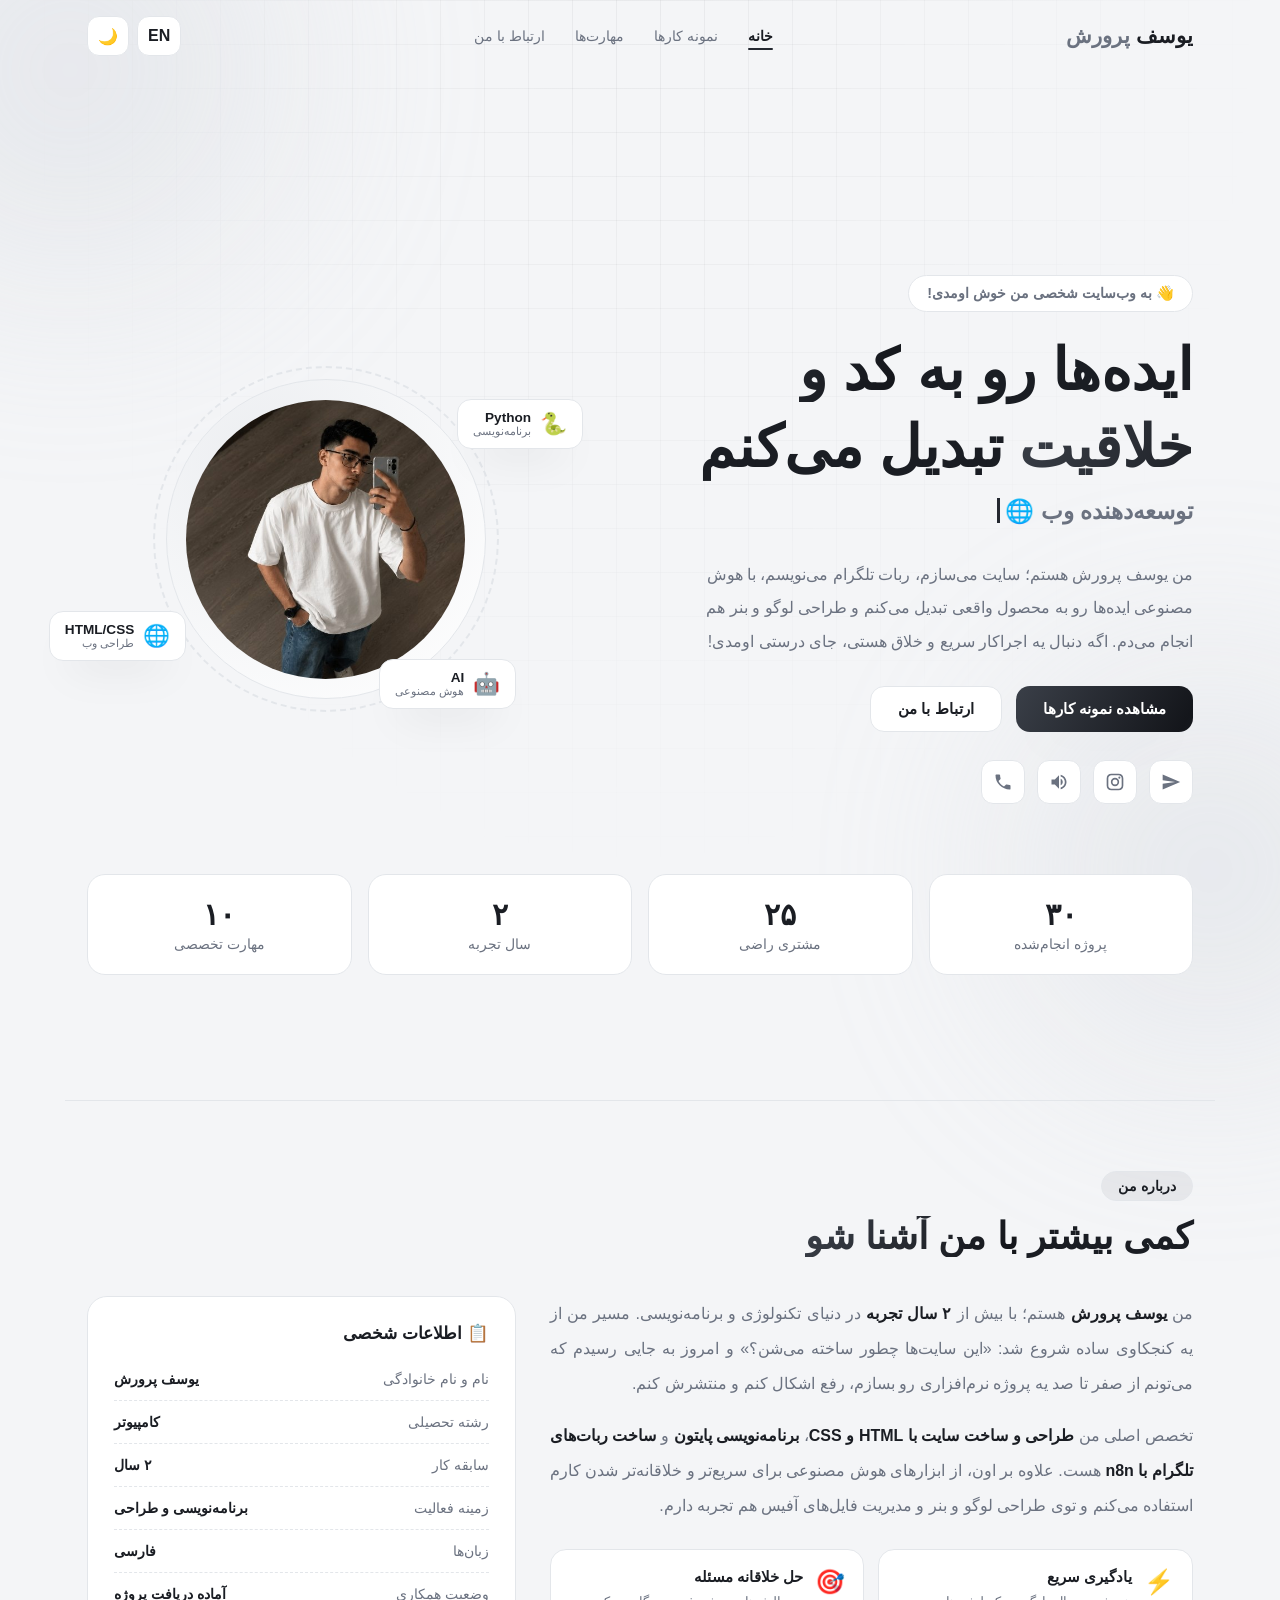
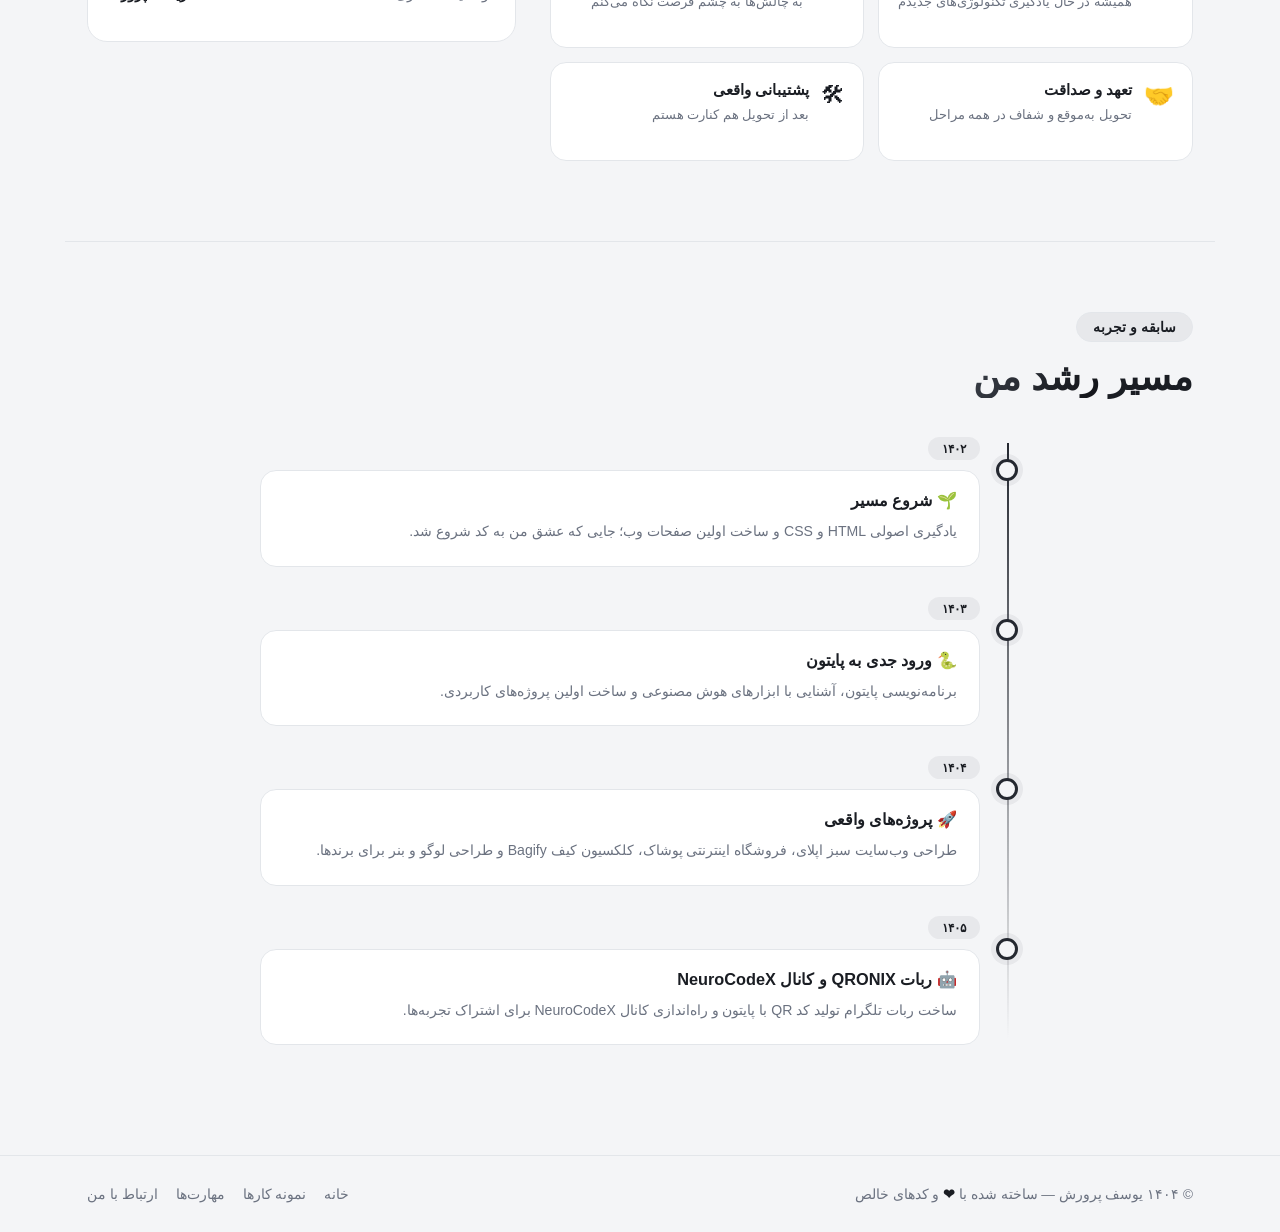
==== commit 8157d0f0: "Update index.html" ====
--- a/index.html
+++ b/index.html
@@ -36,7 +36,6 @@
 ::-webkit-scrollbar-track{background:var(--bg)}
 ::-webkit-scrollbar-thumb{background:var(--card2);border-radius:9px}
 
-/* لودر — حلقه چرخان + مونوگرام + نوار (CSS خالص، همیشه بسته می‌شه) */
 #loader{position:fixed;top:0;right:0;bottom:0;left:0;z-index:999;background:var(--bg);display:grid;place-items:center;pointer-events:none;animation:loaderOut .6s ease 1.4s forwards}
 @keyframes loaderOut{to{opacity:0;visibility:hidden}}
 .l-wrap{text-align:center}
@@ -83,7 +82,6 @@
 .sec-desc{color:var(--muted);margin-top:10px;max-width:580px;line-height:2}
 .reveal{opacity:0;transform:translateY(26px);transition:opacity .7s ease,transform .7s ease}
 .reveal.in{opacity:1;transform:none}
-/* بخش‌های درباره من و سابقه داخل صفحه خانه */
 .home-sec{border-top:1px solid var(--border);margin-top:80px;padding-top:70px}
 html[dir="ltr"] .home-sec{padding-top:70px}
 
@@ -151,11 +149,11 @@
 .p-card{background:var(--card);border:1px solid var(--border);border-radius:20px;overflow:hidden;cursor:pointer;transition:.35s;animation:cardIn .5s ease both}
 @keyframes cardIn{from{opacity:0;transform:translateY(20px)}to{opacity:1;transform:none}}
 .p-card:hover{transform:translateY(-8px);border-color:var(--hover-b);box-shadow:var(--shadow)}
-.p-media{height:180px;display:grid;place-items:center;position:relative;overflow:hidden}
+.p-media{height:230px;display:grid;place-items:center;position:relative;overflow:hidden}
 .p-media .icon{font-size:3.6rem;filter:drop-shadow(0 10px 18px rgba(0,0,0,.35));transition:.4s;z-index:1}
 .p-card:hover .icon{transform:scale(1.15) rotate(-6deg)}
-.p-media img{position:absolute;top:0;right:0;width:100%;height:100%;object-fit:cover;z-index:2;transition:.4s}
-.p-card:hover .p-media img{transform:scale(1.06)}
+.p-media img{position:absolute;top:0;right:0;width:100%;height:100%;object-fit:contain;z-index:2;background:var(--card2);transition:.3s}
+.p-count{position:absolute;bottom:10px;left:10px;z-index:3;background:rgba(0,0,0,.55);color:#fff;font-size:.72rem;font-weight:700;padding:4px 11px;border-radius:99px;display:flex;align-items:center;gap:5px;-webkit-backdrop-filter:blur(4px);backdrop-filter:blur(4px)}
 .p-body{padding:20px}
 .p-cat{font-size:.74rem;font-weight:700;background:var(--acc-soft);padding:4px 13px;border-radius:99px;display:inline-block;margin-bottom:10px}
 .p-title{font-size:1.05rem;font-weight:800;margin-bottom:8px}
@@ -169,11 +167,24 @@
 .modal-bg{position:absolute;top:0;right:0;bottom:0;left:0;background:rgba(10,12,16,.7);-webkit-backdrop-filter:blur(8px);backdrop-filter:blur(8px)}
 .modal-card{position:relative;background:var(--bg2);border:1px solid var(--border);border-radius:24px;max-width:680px;width:100%;max-height:88vh;overflow-y:auto;animation:pop .35s ease}
 @keyframes pop{from{opacity:0;transform:scale(.94) translateY(14px)}to{opacity:1;transform:none}}
-.modal-hero{height:200px;display:grid;place-items:center;position:relative;overflow:hidden}
-.modal-hero .icon{font-size:4.2rem;filter:drop-shadow(0 12px 20px rgba(0,0,0,.35));position:relative;z-index:1}
-.modal-hero img{position:absolute;top:0;right:0;width:100%;height:100%;object-fit:cover;z-index:2}
-.modal-close{position:absolute;top:16px;left:16px;width:38px;height:38px;border-radius:12px;border:1px solid rgba(255,255,255,.3);background:rgba(0,0,0,.3);color:#fff;font-size:1.1rem;display:grid;place-items:center;-webkit-backdrop-filter:blur(6px);backdrop-filter:blur(6px);transition:.3s;z-index:3}
+.modal-hero{height:clamp(240px,46vh,420px);display:grid;place-items:center;position:relative;overflow:hidden}
+.modal-hero .icon{font-size:4.2rem;filter:drop-shadow(0 12px 20px rgba(0,0,0,.35));position:relative;z-index:2}
+.modal-close{position:absolute;top:16px;left:16px;width:38px;height:38px;border-radius:12px;border:1px solid rgba(255,255,255,.3);background:rgba(0,0,0,.3);color:#fff;font-size:1.1rem;display:grid;place-items:center;-webkit-backdrop-filter:blur(6px);backdrop-filter:blur(6px);transition:.3s;z-index:6}
 .modal-close:hover{transform:rotate(90deg)}
+.m-slides{position:absolute;top:0;right:0;bottom:0;left:0;background:var(--card2);z-index:1}
+.m-slides img{position:absolute;top:0;right:0;width:100%;height:100%;object-fit:contain;opacity:0;transition:opacity .45s ease;background:var(--card2)}
+.m-slides img.on{opacity:1}
+.slide-btn{position:absolute;top:50%;transform:translateY(-50%);width:38px;height:38px;border-radius:50%;background:rgba(0,0,0,.45);color:#fff;border:1px solid rgba(255,255,255,.25);font-size:1.15rem;font-weight:900;display:grid;place-items:center;z-index:5;transition:.3s;-webkit-backdrop-filter:blur(4px);backdrop-filter:blur(4px);line-height:1}
+.slide-btn:hover{background:rgba(0,0,0,.78)}
+.slide-btn.s-prev{right:12px}
+.slide-btn.s-next{left:12px}
+html[dir="ltr"] .slide-btn.s-prev{left:12px;right:auto}
+html[dir="ltr"] .slide-btn.s-next{right:12px;left:auto}
+.slide-dots{position:absolute;bottom:12px;right:0;left:0;display:flex;justify-content:center;gap:7px;z-index:5}
+.slide-dots i{width:8px;height:8px;border-radius:50%;background:rgba(255,255,255,.5);cursor:pointer;transition:.3s}
+.slide-dots i.on{background:#fff;width:24px;border-radius:99px}
+.slide-count{position:absolute;bottom:12px;left:14px;z-index:5;background:rgba(0,0,0,.55);color:#fff;font-size:.72rem;font-weight:700;padding:4px 11px;border-radius:99px;-webkit-backdrop-filter:blur(4px);backdrop-filter:blur(4px);direction:ltr}
+@media(max-width:560px){.slide-btn{width:32px;height:32px;font-size:1rem}}
 .modal-body{padding:26px 28px 30px}
 .m-meta{display:flex;gap:10px;flex-wrap:wrap;margin:10px 0 16px}
 .m-chip{font-size:.78rem;background:var(--card);border:1px solid var(--border);padding:5px 14px;border-radius:99px;color:var(--muted)}
@@ -283,8 +294,7 @@
 
 <header id="header">
   <div class="container nav">
-    <a href="#home" class="logo" data-i18n="brand">یوسف <b>پرورش</b></a>
-    <!-- ✏️ منوی جدید: ۴ آیتم -->
+    <a href="#home" class="logo" data-i18n="brand" data-page="home">یوسف <b>پرورش</b></a>
     <ul class="nav-links" id="navLinks">
       <li><a href="#home" data-page="home" data-i18n="nav.home" class="active">خانه</a></li>
       <li><a href="#portfolio" data-page="portfolio" data-i18n="nav.portfolio">نمونه کارها</a></li>
@@ -294,13 +304,13 @@
     <div class="nav-actions">
       <button class="nav-btn" id="langBtn" title="Language">EN</button>
       <button class="nav-btn" id="themeBtn" title="Theme">🌙</button>
-      <button class="nav-btn burger" id="burger">☰</button>
+      <button class="nav-btn burger" id="burger" aria-label="منو">☰</button>
     </div>
   </div>
 </header>
 
 <main>
-<!-- ═══════ خانه (شامل درباره من + سابقه و تجربه) ═══════ -->
+<!-- ═══════ خانه ═══════ -->
 <section class="page active" id="page-home">
   <div class="container hero">
     <div class="hero-grid">
@@ -310,19 +320,18 @@
         <div class="type-wrap"><span id="typed"></span><span class="cursor"></span></div>
         <p class="lead" data-i18n="hero.lead"></p>
         <div class="btns">
-          <a href="#portfolio" class="btn primary" data-i18n="hero.btnWork">مشاهده نمونه کارها</a>
-          <a href="#contact" class="btn ghost" data-i18n="hero.btnContact">ارتباط با من</a>
+          <a href="#portfolio" data-page="portfolio" class="btn primary" data-i18n="hero.btnWork">مشاهده نمونه کارها</a>
+          <a href="#contact" data-page="contact" class="btn ghost" data-i18n="hero.btnContact">ارتباط با من</a>
         </div>
         <div class="socials">
-          <a href="https://t.me/Yousef017" target="_blank" title="Telegram"><svg viewBox="0 0 24 24"><path d="M2,21L23,12L2,3V10L17,12L2,14V21Z"/></svg></a>
-          <a href="https://instagram.com/yousef._.parvaresh" target="_blank" title="Instagram"><svg viewBox="0 0 24 24"><path d="M7.8,2H16.2C19.87,2 22,4.13 22,7.8V16.2C22,19.87 19.87,22 16.2,22H7.8C4.13,22 2,19.87 2,16.2V7.8C2,4.13 4.13,2 7.8,2M7.6,4C5.61,4 4,5.61 4,7.6V16.4C4,18.39 5.61,20 7.6,20H16.4C18.39,20 20,18.39 20,16.4V7.6C20,5.61 18.39,4 16.4,4H7.6M17.25,5.5A1.25,1.25 0 0,1 18.5,6.75A1.25,1.25 0 0,1 17.25,8A1.25,1.25 0 0,1 16,6.75A1.25,1.25 0 0,1 17.25,5.5M12,7A5,5 0 0,1 17,12A5,5 0 0,1 12,17A5,5 0 0,1 7,12A5,5 0 0,1 12,7M12,9A3,3 0 0,0 9,12A3,3 0 0,0 12,15A3,3 0 0,0 15,12A3,3 0 0,0 12,9Z"/></svg></a>
-          <a href="https://t.me/NeuroCodeX_1" target="_blank" title="Telegram Channel"><svg viewBox="0 0 24 24"><path d="M3,9V15H7L12,20V4L7,9H3M16.5,12C16.5,10.23 15.48,8.71 14,7.97V16.02C15.48,15.29 16.5,13.77 16.5,12M14,3.23V5.29C16.89,6.15 19,8.83 19,12C19,15.17 16.89,17.85 14,18.71V20.77C18,19.86 21,16.28 21,12C21,7.72 18,4.14 14,3.23Z"/></svg></a>
+          <a href="https://t.me/Yousef017" target="_blank" rel="noopener" title="Telegram"><svg viewBox="0 0 24 24"><path d="M2,21L23,12L2,3V10L17,12L2,14V21Z"/></svg></a>
+          <a href="https://instagram.com/yousef._.parvaresh" target="_blank" rel="noopener" title="Instagram"><svg viewBox="0 0 24 24"><path d="M7.8,2H16.2C19.87,2 22,4.13 22,7.8V16.2C22,19.87 19.87,22 16.2,22H7.8C4.13,22 2,19.87 2,16.2V7.8C2,4.13 4.13,2 7.8,2M7.6,4C5.61,4 4,5.61 4,7.6V16.4C4,18.39 5.61,20 7.6,20H16.4C18.39,20 20,18.39 20,16.4V7.6C20,5.61 18.39,4 16.4,4H7.6M17.25,5.5A1.25,1.25 0 0,1 18.5,6.75A1.25,1.25 0 0,1 17.25,8A1.25,1.25 0 0,1 16,6.75A1.25,1.25 0 0,1 17.25,5.5M12,7A5,5 0 0,1 17,12A5,5 0 0,1 12,17A5,5 0 0,1 7,12A5,5 0 0,1 12,7M12,9A3,3 0 0,0 9,12A3,3 0 0,0 12,15A3,3 0 0,0 15,12A3,3 0 0,0 12,9Z"/></svg></a>
+          <a href="https://t.me/NeuroCodeX_1" target="_blank" rel="noopener" title="Telegram Channel"><svg viewBox="0 0 24 24"><path d="M3,9V15H7L12,20V4L7,9H3M16.5,12C16.5,10.23 15.48,8.71 14,7.97V16.02C15.48,15.29 16.5,13.77 16.5,12M14,3.23V5.29C16.89,6.15 19,8.83 19,12C19,15.17 16.89,17.85 14,18.71V20.77C18,19.86 21,16.28 21,12C21,7.72 18,4.14 14,3.23Z"/></svg></a>
           <a href="tel:09370132965" title="Phone"><svg viewBox="0 0 24 24"><path d="M6.62,10.79C8.06,13.62 10.38,15.94 13.21,17.38L15.41,15.18C15.69,14.9 16.08,14.82 16.43,14.93C17.55,15.3 18.75,15.5 20,15.5A1,1 0 0,1 21,16.5V20A1,1 0 0,1 20,21A17,17 0 0,1 3,4A1,1 0 0,1 4,3H7.5A1,1 0 0,1 8.5,4C8.5,5.25 8.7,6.45 9.07,7.57C9.18,7.92 9.1,8.31 8.82,8.59L6.62,10.79Z"/></svg></a>
         </div>
       </div>
       <div class="avatar-wrap">
         <div class="avatar" id="avatarBox">
-          <!-- ✏️ عکس شخصی: عکست رو با اسم me.jpg کنار index.html بذار — خودکار نمایش داده می‌شه -->
           <span class="initial grad" id="avatarInitial">ی</span>
         </div>
         <div id="badges"></div>
@@ -336,7 +345,6 @@
     </div>
   </div>
 
-  <!-- ─── درباره من (داخل خانه) ─── -->
   <div class="container home-sec">
     <div class="sec-head reveal">
       <span class="kicker" data-i18n="about.kicker">درباره من</span>
@@ -355,7 +363,6 @@
     </div>
   </div>
 
-  <!-- ─── سابقه و تجربه (داخل خانه) ─── -->
   <div class="container home-sec">
     <div class="sec-head reveal">
       <span class="kicker" data-i18n="experience.kicker">سابقه و تجربه</span>
@@ -376,10 +383,9 @@
     <div class="filters" id="filters">
       <button class="filter-btn active" data-f="all" data-i18n="filters.all">همه</button>
       <button class="filter-btn" data-f="site" data-i18n="filters.site">سایت</button>
+      <button class="filter-btn" data-f="shop" data-i18n="filters.shop">فروشگاه</button>
       <button class="filter-btn" data-f="bot" data-i18n="filters.bot">ربات</button>
-      <button class="filter-btn" data-f="app" data-i18n="filters.app">اپلیکیشن</button>
       <button class="filter-btn" data-f="design" data-i18n="filters.design">طراحی</button>
-      <button class="filter-btn" data-f="office" data-i18n="filters.office">آفیس</button>
     </div>
     <div class="p-grid" id="pGrid"></div>
   </div>
@@ -411,7 +417,7 @@
   </div>
 </section>
 
-<!-- ═══════ ارتباط با من (تماس + کانال تلگرام) ═══════ -->
+<!-- ═══════ ارتباط با من ═══════ -->
 <section class="page" id="page-contact">
   <div class="container">
     <div class="sec-head reveal">
@@ -427,19 +433,19 @@
         <button class="copy-btn" onclick="copyPhone()" data-i18n="contact.copy">📋 کپی شماره</button>
         <div class="c-hint" data-i18n="contact.direct">تماس مستقیم</div>
       </div>
-      <a class="c-card reveal" href="https://t.me/Yousef017" target="_blank">
+      <a class="c-card reveal" href="https://t.me/Yousef017" target="_blank" rel="noopener">
         <div class="c-ico"><svg viewBox="0 0 24 24"><path d="M2,21L23,12L2,3V10L17,12L2,14V21Z"/></svg></div>
         <h4 data-i18n="contact.telegram">تلگرام شخصی</h4>
         <span class="c-val">@Yousef017</span>
         <div class="c-hint" data-i18n="contact.tgHint">ارسال پیام در تلگرام ←</div>
       </a>
-      <a class="c-card reveal" href="https://instagram.com/yousef._.parvaresh" target="_blank">
+      <a class="c-card reveal" href="https://instagram.com/yousef._.parvaresh" target="_blank" rel="noopener">
         <div class="c-ico"><svg viewBox="0 0 24 24"><path d="M7.8,2H16.2C19.87,2 22,4.13 22,7.8V16.2C22,19.87 19.87,22 16.2,22H7.8C4.13,22 2,19.87 2,16.2V7.8C2,4.13 4.13,2 7.8,2M7.6,4C5.61,4 4,5.61 4,7.6V16.4C4,18.39 5.61,20 7.6,20H16.4C18.39,20 20,18.39 20,16.4V7.6C20,5.61 18.39,4 16.4,4H7.6M17.25,5.5A1.25,1.25 0 0,1 18.5,6.75A1.25,1.25 0 0,1 17.25,8A1.25,1.25 0 0,1 16,6.75A1.25,1.25 0 0,1 17.25,5.5M12,7A5,5 0 0,1 17,12A5,5 0 0,1 12,17A5,5 0 0,1 7,12A5,5 0 0,1 12,7M12,9A3,3 0 0,0 9,12A3,3 0 0,0 12,15A3,3 0 0,0 15,12A3,3 0 0,0 12,9Z"/></svg></div>
         <h4 data-i18n="contact.instagram">اینستاگرام</h4>
         <span class="c-val">@yousef._.parvaresh</span>
         <div class="c-hint" data-i18n="contact.igHint">دنبال کردن و دایرکت ←</div>
       </a>
-      <a class="c-card reveal" href="https://t.me/NeuroCodeX_1" target="_blank">
+      <a class="c-card reveal" href="https://t.me/NeuroCodeX_1" target="_blank" rel="noopener">
         <div class="c-ico"><svg viewBox="0 0 24 24"><path d="M3,9V15H7L12,20V4L7,9H3M16.5,12C16.5,10.23 15.48,8.71 14,7.97V16.02C15.48,15.29 16.5,13.77 16.5,12M14,3.23V5.29C16.89,6.15 19,8.83 19,12C19,15.17 16.89,17.85 14,18.71V20.77C18,19.86 21,16.28 21,12C21,7.72 18,4.14 14,3.23Z"/></svg></div>
         <h4 data-i18n="contact.channel">کانال تلگرام</h4>
         <span class="c-val">@NeuroCodeX_1</span>
@@ -450,8 +456,8 @@
       <h3 data-i18n="contact.ctaTitle"></h3>
       <p data-i18n="contact.ctaText"></p>
       <div class="btns" style="justify-content:center">
-        <a href="https://t.me/Yousef017" target="_blank" class="btn primary" data-i18n="contact.ctaBtn">💬 پیام در تلگرام</a>
-        <a href="https://t.me/NeuroCodeX_1" target="_blank" class="btn ghost" data-i18n="contact.ctaChannel">📢 عضویت در کانال</a>
+        <a href="https://t.me/Yousef017" target="_blank" rel="noopener" class="btn primary" data-i18n="contact.ctaBtn">💬 پیام در تلگرام</a>
+        <a href="https://t.me/NeuroCodeX_1" target="_blank" rel="noopener" class="btn ghost" data-i18n="contact.ctaChannel">📢 عضویت در کانال</a>
       </div>
     </div>
   </div>
@@ -462,21 +468,26 @@
   <div class="container f-grid">
     <div class="f-copy" data-i18n="footer">© ۱۴۰۴ یوسف پرورش — ساخته شده با <b>❤</b> و کدهای خالص</div>
     <div class="f-links">
-      <a href="#home" data-i18n="nav.home">خانه</a>
-      <a href="#portfolio" data-i18n="nav.portfolio">نمونه کارها</a>
-      <a href="#skills" data-i18n="nav.skills">مهارت‌ها</a>
-      <a href="#contact" data-i18n="nav.contact">ارتباط با من</a>
+      <a href="#home" data-page="home" data-i18n="nav.home">خانه</a>
+      <a href="#portfolio" data-page="portfolio" data-i18n="nav.portfolio">نمونه کارها</a>
+      <a href="#skills" data-page="skills" data-i18n="nav.skills">مهارت‌ها</a>
+      <a href="#contact" data-page="contact" data-i18n="nav.contact">ارتباط با من</a>
     </div>
   </div>
 </footer>
 
+<!-- ═══════ مودال پروژه + گالری اسلایدی ═══════ -->
 <div class="modal" id="modal">
   <div class="modal-bg" id="modalBg"></div>
   <div class="modal-card">
     <div class="modal-hero" id="mHero">
+      <div class="m-slides" id="mSlides"></div>
       <span class="icon" id="mIcon"></span>
-      <img id="mImg" alt="" style="display:none">
-      <button class="modal-close" id="mClose">✕</button>
+      <button class="slide-btn s-prev" id="sPrev" style="display:none" aria-label="تصویر قبلی">›</button>
+      <button class="slide-btn s-next" id="sNext" style="display:none" aria-label="تصویر بعدی">‹</button>
+      <div class="slide-dots" id="slideDots" style="display:none"></div>
+      <div class="slide-count" id="slideCount" style="display:none"></div>
+      <button class="modal-close" id="mClose" aria-label="بستن">✕</button>
     </div>
     <div class="modal-body">
       <h3 id="mTitle"></h3>
@@ -494,23 +505,20 @@
 </div>
 
 <div class="toast" id="toast"></div>
-<button class="top-btn" id="topBtn">↑</button>
+<button class="top-btn" id="topBtn" aria-label="بازگشت به بالا">↑</button>
 
 <script>
-/* ════════════════ تصاویر اختصاصی نمونه‌کارها (داخل کد — همیشه لود می‌شن) ════════════════ */
+/* ═══════════ تصاویر جایگزین (اگه فایل عکسی نباشه، این موکاپ‌ها نمایش داده می‌شن) ═══════════ */
 function svgURI(s){return 'data:image/svg+xml;charset=utf-8,'+encodeURIComponent(s)}
 var ART={
-'aria-shop':'<svg xmlns="http://www.w3.org/2000/svg" viewBox="0 0 600 380"><rect width="600" height="380" fill="#e9ebee"/><rect x="60" y="34" width="480" height="312" rx="16" fill="#ffffff" stroke="#d9dde3"/><path d="M60,50a16,16 0 0 1 16,-16h448a16,16 0 0 1 16,16v26h-480z" fill="#242830"/><circle cx="86" cy="54" r="5" fill="#6b7280"/><circle cx="104" cy="54" r="5" fill="#9aa2ae"/><circle cx="122" cy="54" r="5" fill="#c7ccd4"/><rect x="400" y="44" width="120" height="20" rx="10" fill="#3a404a"/><rect x="84" y="96" width="432" height="78" rx="10" fill="#242830"/><rect x="104" y="116" width="170" height="12" rx="6" fill="#f2f4f7"/><rect x="104" y="138" width="110" height="10" rx="5" fill="#9aa2ae"/><rect x="356" y="112" width="136" height="46" rx="8" fill="#3a404a"/><circle cx="390" cy="135" r="13" fill="#e9ebee"/><path d="M384,135l5,5l9,-10" stroke="#242830" stroke-width="3" fill="none"/><rect x="416" y="128" width="60" height="7" rx="3.5" fill="#9aa2ae"/><rect x="416" y="141" width="40" height="6" rx="3" fill="#6b7280"/><rect x="84" y="192" width="132" height="132" rx="10" fill="#f4f5f7" stroke="#e3e6ea"/><rect x="96" y="204" width="108" height="70" rx="6" fill="#d9dde3"/><rect x="96" y="284" width="80" height="9" rx="4" fill="#6b7280"/><rect x="96" y="301" width="52" height="9" rx="4" fill="#c7ccd4"/><rect x="234" y="192" width="132" height="132" rx="10" fill="#f4f5f7" stroke="#e3e6ea"/><rect x="246" y="204" width="108" height="70" rx="6" fill="#c7ccd4"/><rect x="246" y="284" width="80" height="9" rx="4" fill="#6b7280"/><rect x="246" y="301" width="52" height="9" rx="4" fill="#c7ccd4"/><rect x="384" y="192" width="132" height="132" rx="10" fill="#f4f5f7" stroke="#e3e6ea"/><rect x="396" y="204" width="108" height="70" rx="6" fill="#9aa2ae"/><rect x="396" y="284" width="80" height="9" rx="4" fill="#6b7280"/><rect x="396" y="301" width="52" height="9" rx="4" fill="#c7ccd4"/></svg>',
-'tg-bot':'<svg xmlns="http://www.w3.org/2000/svg" viewBox="0 0 600 380"><rect width="600" height="380" fill="#e9ebee"/><rect x="205" y="22" width="190" height="336" rx="28" fill="#242830"/><rect x="217" y="42" width="166" height="296" rx="14" fill="#f6f7f9"/><path d="M217,56a14,14 0 0 1 14,-14h138a14,14 0 0 1 14,14v22h-166z" fill="#3a404a"/><circle cx="240" cy="60" r="9" fill="#e9ebee"/><rect x="256" y="52" width="70" height="7" rx="3.5" fill="#c7ccd4"/><rect x="256" y="64" width="44" height="5" rx="2.5" fill="#6b7280"/><rect x="228" y="94" width="104" height="34" rx="10" fill="#e3e6ea"/><rect x="238" y="106" width="72" height="8" rx="4" fill="#9aa2ae"/><rect x="252" y="138" width="118" height="34" rx="10" fill="#242830"/><rect x="264" y="150" width="82" height="8" rx="4" fill="#9aa2ae"/><rect x="228" y="182" width="96" height="34" rx="10" fill="#e3e6ea"/><rect x="238" y="194" width="64" height="8" rx="4" fill="#9aa2ae"/><rect x="262" y="226" width="108" height="34" rx="10" fill="#242830"/><rect x="274" y="238" width="70" height="8" rx="4" fill="#9aa2ae"/><rect x="228" y="276" width="45" height="22" rx="8" fill="#d9dde3"/><rect x="281" y="276" width="45" height="22" rx="8" fill="#d9dde3"/><rect x="334" y="276" width="38" height="22" rx="8" fill="#242830"/><circle cx="352" cy="318" r="14" fill="#242830"/><path d="M346,318l14,-6l-6,14l-2,-6z" fill="#ffffff"/></svg>',
-'karino-app':'<svg xmlns="http://www.w3.org/2000/svg" viewBox="0 0 600 380"><rect width="600" height="380" fill="#e9ebee"/><rect x="205" y="22" width="190" height="336" rx="28" fill="#3a404a"/><rect x="217" y="42" width="166" height="296" rx="14" fill="#ffffff"/><path d="M217,56a14,14 0 0 1 14,-14h138a14,14 0 0 1 14,14v22h-166z" fill="#242830"/><rect x="230" y="52" width="80" height="8" rx="4" fill="#c7ccd4"/><rect x="228" y="98" width="144" height="36" rx="9" fill="#f2f3f5"/><rect x="238" y="108" width="16" height="16" rx="4" fill="#242830"/><path d="M241,116l4,4l7,-8" stroke="#ffffff" stroke-width="2.5" fill="none"/><rect x="264" y="112" width="88" height="8" rx="4" fill="#c7ccd4"/><rect x="228" y="144" width="144" height="36" rx="9" fill="#f2f3f5"/><rect x="238" y="154" width="16" height="16" rx="4" fill="#242830"/><path d="M241,162l4,4l7,-8" stroke="#ffffff" stroke-width="2.5" fill="none"/><rect x="264" y="158" width="70" height="8" rx="4" fill="#c7ccd4"/><rect x="228" y="190" width="144" height="36" rx="9" fill="#242830"/><rect x="238" y="200" width="16" height="16" rx="4" fill="none" stroke="#9aa2ae" stroke-width="2"/><rect x="264" y="204" width="80" height="8" rx="4" fill="#9aa2ae"/><rect x="228" y="236" width="144" height="36" rx="9" fill="#f2f3f5"/><rect x="238" y="246" width="16" height="16" rx="4" fill="none" stroke="#9aa2ae" stroke-width="2"/><rect x="264" y="250" width="60" height="8" rx="4" fill="#c7ccd4"/><circle cx="350" cy="318" r="16" fill="#242830"/><path d="M350,310v16M342,318h16" stroke="#ffffff" stroke-width="3"/></svg>',
-'cafe-brand':'<svg xmlns="http://www.w3.org/2000/svg" viewBox="0 0 600 380"><rect width="600" height="380" fill="#242830"/><circle cx="300" cy="175" r="110" fill="none" stroke="#6b7280" stroke-width="2" stroke-dasharray="4 7"/><ellipse cx="300" cy="222" rx="54" ry="9" fill="#3a404a"/><path d="M262,168h76v32a30,30 0 0 1 -30,30h-16a30,30 0 0 1 -30,-30z" fill="#f2f4f7"/><path d="M338,176h12a14,14 0 0 1 0,28h-12" fill="none" stroke="#f2f4f7" stroke-width="7"/><path d="M285,150q7,-12 0,-24" stroke="#9aa2ae" stroke-width="5" fill="none" stroke-linecap="round"/><path d="M315,150q7,-12 0,-24" stroke="#9aa2ae" stroke-width="5" fill="none" stroke-linecap="round"/><rect x="248" y="252" width="104" height="11" rx="5.5" fill="#9aa2ae"/><rect x="268" y="272" width="64" height="8" rx="4" fill="#6b7280"/><circle cx="266" cy="318" r="9" fill="#f2f4f7"/><circle cx="300" cy="318" r="9" fill="#9aa2ae"/><circle cx="334" cy="318" r="9" fill="#6b7280"/></svg>',
-'excel-dash':'<svg xmlns="http://www.w3.org/2000/svg" viewBox="0 0 600 380"><rect width="600" height="380" fill="#e9ebee"/><rect x="60" y="34" width="480" height="312" rx="14" fill="#ffffff" stroke="#d9dde3"/><path d="M60,48a14,14 0 0 1 14,-14h452a14,14 0 0 1 14,14v22h-480z" fill="#242830"/><rect x="82" y="46" width="90" height="10" rx="5" fill="#c7ccd4"/><path d="M84,118h246M84,156h246M84,194h246M84,232h246M84,270h246M84,308h246M134,92v216M184,92v216M234,92v216M284,92v216" stroke="#e3e6ea" stroke-width="1.5"/><rect x="84" y="92" width="246" height="26" fill="#242830"/><rect x="96" y="101" width="60" height="8" rx="4" fill="#9aa2ae"/><rect x="146" y="101" width="60" height="8" rx="4" fill="#9aa2ae"/><rect x="196" y="101" width="60" height="8" rx="4" fill="#9aa2ae"/><rect x="246" y="101" width="60" height="8" rx="4" fill="#9aa2ae"/><path d="M368,308h150" stroke="#c7ccd4" stroke-width="2"/><rect x="376" y="240" width="22" height="68" rx="4" fill="#c7ccd4"/><rect x="408" y="200" width="22" height="108" rx="4" fill="#9aa2ae"/><rect x="440" y="222" width="22" height="86" rx="4" fill="#6b7280"/><rect x="472" y="160" width="22" height="148" rx="4" fill="#3a404a"/><rect x="504" y="184" width="22" height="124" rx="4" fill="#242830"/></svg>',
-'rayan-web':'<svg xmlns="http://www.w3.org/2000/svg" viewBox="0 0 600 380"><rect width="600" height="380" fill="#e9ebee"/><rect x="60" y="34" width="480" height="312" rx="16" fill="#ffffff" stroke="#d9dde3"/><path d="M60,50a16,16 0 0 1 16,-16h448a16,16 0 0 1 16,16v32h-480z" fill="#f6f7f9"/><path d="M60,82h480" stroke="#e3e6ea" stroke-width="1.5"/><circle cx="94" cy="58" r="10" fill="#242830"/><rect x="112" y="53" width="70" height="10" rx="5" fill="#242830"/><rect x="300" y="54" width="40" height="8" rx="4" fill="#9aa2ae"/><rect x="350" y="54" width="40" height="8" rx="4" fill="#9aa2ae"/><rect x="400" y="54" width="40" height="8" rx="4" fill="#9aa2ae"/><rect x="456" y="46" width="64" height="24" rx="8" fill="#242830"/><rect x="90" y="116" width="200" height="15" rx="7" fill="#242830"/><rect x="90" y="141" width="150" height="15" rx="7" fill="#242830"/><rect x="90" y="168" width="180" height="9" rx="4.5" fill="#9aa2ae"/><rect x="90" y="184" width="130" height="9" rx="4.5" fill="#c7ccd4"/><rect x="90" y="212" width="110" height="30" rx="9" fill="#242830"/><rect x="104" y="223" width="82" height="8" rx="4" fill="#c7ccd4"/><rect x="330" y="110" width="180" height="132" rx="12" fill="#242830"/><circle cx="390" cy="170" r="34" fill="none" stroke="#9aa2ae" stroke-width="2.5"/><circle cx="390" cy="170" r="18" fill="#e9ebee"/><path d="M420,142l52,-18M420,198l52,18" stroke="#6b7280" stroke-width="2"/><rect x="90" y="270" width="132" height="56" rx="10" fill="#f4f5f7" stroke="#e3e6ea"/><rect x="234" y="270" width="132" height="56" rx="10" fill="#f4f5f7" stroke="#e3e6ea"/><rect x="378" y="270" width="132" height="56" rx="10" fill="#f4f5f7" stroke="#e3e6ea"/><rect x="102" y="284" width="26" height="26" rx="7" fill="#3a404a"/><rect x="246" y="284" width="26" height="26" rx="7" fill="#6b7280"/><rect x="390" y="284" width="26" height="26" rx="7" fill="#9aa2ae"/><rect x="138" y="290" width="66" height="7" rx="3.5" fill="#9aa2ae"/><rect x="282" y="290" width="66" height="7" rx="3.5" fill="#9aa2ae"/><rect x="426" y="290" width="66" height="7" rx="3.5" fill="#9aa2ae"/><rect x="138" y="303" width="44" height="6" rx="3" fill="#c7ccd4"/><rect x="282" y="303" width="44" height="6" rx="3" fill="#c7ccd4"/><rect x="426" y="303" width="44" height="6" rx="3" fill="#c7ccd4"/></svg>',
-'banner-set':'<svg xmlns="http://www.w3.org/2000/svg" viewBox="0 0 600 380"><rect width="600" height="380" fill="#e9ebee"/><rect x="78" y="64" width="176" height="252" rx="16" fill="#242830"/><rect x="86" y="88" width="70" height="12" rx="6" fill="#9aa2ae"/><circle cx="166" cy="180" r="40" fill="none" stroke="#6b7280" stroke-width="2.5"/><circle cx="166" cy="180" r="16" fill="#e9ebee"/><rect x="110" y="252" width="112" height="9" rx="4.5" fill="#9aa2ae"/><rect x="110" y="270" width="72" height="8" rx="4" fill="#6b7280"/><rect x="212" y="64" width="176" height="252" rx="16" fill="#f2f4f7" stroke="#d9dde3"/><rect x="220" y="88" width="70" height="12" rx="6" fill="#3a404a"/><circle cx="300" cy="180" r="40" fill="#242830"/><path d="M284,180l12,12l20,-24" stroke="#f2f4f7" stroke-width="4" fill="none"/><rect x="244" y="252" width="112" height="9" rx="4.5" fill="#9aa2ae"/><rect x="244" y="270" width="72" height="8" rx="4" fill="#c7ccd4"/><rect x="346" y="64" width="176" height="252" rx="16" fill="#3a404a"/><rect x="354" y="88" width="70" height="12" rx="6" fill="#c7ccd4"/><rect x="382" y="150" width="104" height="104" rx="14" fill="none" stroke="#9aa2ae" stroke-width="2.5" transform="rotate(12 434 202)"/><circle cx="434" cy="180" r="14" fill="#f2f4f7"/><rect x="378" y="252" width="112" height="9" rx="4.5" fill="#9aa2ae"/><rect x="378" y="270" width="72" height="8" rx="4" fill="#6b7280"/></svg>',
-'word-automation':'<svg xmlns="http://www.w3.org/2000/svg" viewBox="0 0 600 380"><rect width="600" height="380" fill="#e9ebee"/><rect x="168" y="62" width="210" height="290" rx="12" fill="#f4f5f7" stroke="#e3e6ea"/><rect x="222" y="40" width="210" height="290" rx="12" fill="#ffffff" stroke="#d9dde3"/><path d="M394,40h26a12,12 0 0 1 12,12v26z" fill="#d9dde3"/><rect x="240" y="62" width="130" height="14" rx="7" fill="#242830"/><rect x="240" y="92" width="174" height="8" rx="4" fill="#9aa2ae"/><rect x="240" y="108" width="150" height="8" rx="4" fill="#c7ccd4"/><rect x="240" y="124" width="162" height="8" rx="4" fill="#c7ccd4"/><rect x="240" y="148" width="174" height="30" rx="6" fill="#242830"/><rect x="252" y="158" width="60" height="10" rx="5" fill="#c7ccd4"/><rect x="240" y="188" width="84" height="60" rx="6" fill="#f2f3f5" stroke="#e3e6ea"/><rect x="332" y="188" width="82" height="60" rx="6" fill="#f2f3f5" stroke="#e3e6ea"/><path d="M240,218h174" stroke="#e3e6ea" stroke-width="1.5"/><rect x="252" y="200" width="52" height="8" rx="4" fill="#9aa2ae"/><rect x="344" y="200" width="52" height="8" rx="4" fill="#9aa2ae"/><rect x="252" y="228" width="40" height="8" rx="4" fill="#c7ccd4"/><rect x="344" y="228" width="40" height="8" rx="4" fill="#c7ccd4"/><rect x="240" y="262" width="110" height="8" rx="4" fill="#9aa2ae"/><rect x="240" y="278" width="88" height="8" rx="4" fill="#c7ccd4"/><path d="M300,306q24,-14 48,0" stroke="#242830" stroke-width="2.5" fill="none"/><rect x="352" y="302" width="46" height="8" rx="4" fill="#d9dde3"/></svg>'
+'sabz-web':'<svg xmlns="http://www.w3.org/2000/svg" viewBox="0 0 600 380"><rect width="600" height="380" fill="#e9eeeb"/><rect x="60" y="34" width="480" height="312" rx="16" fill="#ffffff" stroke="#dce4df"/><path d="M60,50a16,16 0 0 1 16,-16h448a16,16 0 0 1 16,16v26h-480z" fill="#0e3a2d"/><circle cx="86" cy="54" r="5" fill="#4e8a6f"/><circle cx="104" cy="54" r="5" fill="#6ba184"/><rect x="404" y="44" width="116" height="20" rx="10" fill="#1c5a44"/><rect x="84" y="100" width="235" height="18" rx="9" fill="#0e3a2d"/><rect x="84" y="128" width="165" height="18" rx="9" fill="#175040"/><rect x="84" y="162" width="255" height="8" rx="4" fill="#b9c9c1"/><rect x="84" y="178" width="215" height="8" rx="4" fill="#ccd9d2"/><rect x="84" y="202" width="132" height="32" rx="16" fill="#0e3a2d"/><rect x="102" y="214" width="96" height="8" rx="4" fill="#e3f1ea"/><rect x="336" y="96" width="184" height="140" rx="14" fill="#e7f1ec"/><circle cx="428" cy="150" r="34" fill="#0e3a2d"/><path d="M428,124v52M402,150h52" stroke="#e7f1ec" stroke-width="4"/><rect x="84" y="258" width="140" height="70" rx="10" fill="#f2f7f4" stroke="#dce4df"/><rect x="96" y="272" width="70" height="8" rx="4" fill="#8fa89b"/><rect x="96" y="290" width="100" height="8" rx="4" fill="#c6d4cc"/><rect x="96" y="308" width="84" height="8" rx="4" fill="#c6d4cc"/><rect x="238" y="258" width="140" height="70" rx="10" fill="#f2f7f4" stroke="#dce4df"/><rect x="250" y="272" width="70" height="8" rx="4" fill="#8fa89b"/><rect x="250" y="290" width="100" height="8" rx="4" fill="#c6d4cc"/><rect x="250" y="308" width="84" height="8" rx="4" fill="#c6d4cc"/><rect x="392" y="258" width="128" height="70" rx="10" fill="#0e3a2d"/><rect x="404" y="272" width="70" height="8" rx="4" fill="#4e8a6f"/><rect x="404" y="290" width="96" height="8" rx="4" fill="#2e6a50"/></svg>',
+'bagify':'<svg xmlns="http://www.w3.org/2000/svg" viewBox="0 0 600 380"><rect width="600" height="380" fill="#f6f1ea"/><rect x="60" y="34" width="480" height="312" rx="16" fill="#fdfaf5" stroke="#e9dfd3"/><path d="M60,50a16,16 0 0 1 16,-16h448a16,16 0 0 1 16,16v26h-480z" fill="#5d2547"/><circle cx="86" cy="54" r="5" fill="#a06a89"/><rect x="408" y="44" width="112" height="20" rx="10" fill="#7a3a5e"/><rect x="84" y="98" width="472" height="112" rx="12" fill="#efe6da"/><rect x="104" y="118" width="185" height="15" rx="7" fill="#5d2547"/><rect x="104" y="143" width="150" height="8" rx="4" fill="#b7a695"/><rect x="104" y="158" width="120" height="8" rx="4" fill="#cfc2b1"/><rect x="104" y="178" width="92" height="22" rx="11" fill="#5d2547"/><rect x="120" y="185" width="60" height="8" rx="4" fill="#efe6da"/><ellipse cx="452" cy="186" rx="40" ry="30" fill="#8a4a6b"/><path d="M424,168a28,24 0 0 1 56,0" stroke="#5d2547" stroke-width="5" fill="none"/><rect x="440" y="180" width="24" height="6" rx="3" fill="#5d2547"/><rect x="84" y="228" width="70" height="70" rx="35" fill="#efe6da"/><ellipse cx="119" cy="268" rx="20" ry="15" fill="#a06a89"/><path d="M105,258a14,14 0 0 1 28,0" stroke="#7a3a5e" stroke-width="4" fill="none"/><rect x="176" y="228" width="70" height="70" rx="35" fill="#efe6da"/><ellipse cx="211" cy="268" rx="20" ry="15" fill="#c48a6a"/><path d="M197,258a14,14 0 0 1 28,0" stroke="#a06a4a" stroke-width="4" fill="none"/><rect x="268" y="228" width="70" height="70" rx="35" fill="#efe6da"/><ellipse cx="303" cy="268" rx="20" ry="15" fill="#d9c9b8"/><path d="M289,258a14,14 0 0 1 28,0" stroke="#b7a689" stroke-width="4" fill="none"/><rect x="360" y="228" width="70" height="70" rx="35" fill="#efe6da"/><ellipse cx="395" cy="268" rx="20" ry="15" fill="#5d2547"/><path d="M381,258a14,14 0 0 1 28,0" stroke="#3f1830" stroke-width="4" fill="none"/><rect x="452" y="228" width="70" height="70" rx="35" fill="#efe6da"/><ellipse cx="487" cy="268" rx="20" ry="15" fill="#8a4a6b"/><path d="M473,258a14,14 0 0 1 28,0" stroke="#5d2547" stroke-width="4" fill="none"/><rect x="84" y="314" width="140" height="10" rx="5" fill="#b7a695"/><rect x="84" y="330" width="90" height="8" rx="4" fill="#d9cfc0"/><rect x="268" y="314" width="140" height="10" rx="5" fill="#b7a695"/><rect x="268" y="330" width="90" height="8" rx="4" fill="#d9cfc0"/><rect x="452" y="314" width="70" height="24" rx="12" fill="#5d2547"/></svg>',
+'fashion':'<svg xmlns="http://www.w3.org/2000/svg" viewBox="0 0 600 380"><rect width="600" height="380" fill="#efece7"/><rect x="120" y="42" width="360" height="248" rx="12" fill="#24272e"/><rect x="134" y="56" width="332" height="220" rx="6" fill="#fbf9f6"/><path d="M134,70a6,6 0 0 1 6,-6h320a6,6 0 0 1 6,6v20h-332z" fill="#24272e"/><rect x="146" y="62" width="54" height="10" rx="5" fill="#e8e4de"/><rect x="330" y="63" width="34" height="8" rx="4" fill="#6b7078"/><rect x="372" y="63" width="34" height="8" rx="4" fill="#6b7078"/><rect x="414" y="63" width="34" height="8" rx="4" fill="#6b7078"/><rect x="146" y="106" width="170" height="15" rx="7" fill="#24272e"/><rect x="146" y="130" width="130" height="8" rx="4" fill="#9aa0a8"/><rect x="146" y="146" width="100" height="8" rx="4" fill="#c2c6cc"/><rect x="146" y="166" width="88" height="22" rx="11" fill="#24272e"/><rect x="158" y="173" width="64" height="8" rx="4" fill="#e8e4de"/><rect x="350" y="98" width="100" height="96" rx="8" fill="#d9cfc0"/><path d="M368,194c8,-28 16,-42 32,-42s24,14 32,42z" fill="#b09a7c"/><circle cx="400" cy="136" r="10" fill="#8a745a"/><rect x="146" y="204" width="70" height="58" rx="8" fill="#efe9e1"/><rect x="228" y="204" width="70" height="58" rx="8" fill="#efe9e1"/><rect x="310" y="204" width="70" height="58" rx="8" fill="#efe9e1"/><rect x="392" y="204" width="74" height="58" rx="8" fill="#efe9e1"/><path d="M168,250c5,-16 9,-24 20,-24s15,8 20,24z" fill="#565d68"/><path d="M250,250c5,-16 9,-24 20,-24s15,8 20,24z" fill="#8a4a3a"/><path d="M332,250c5,-16 9,-24 20,-24s15,8 20,24z" fill="#2e3138"/><path d="M416,250c5,-16 9,-24 20,-24s15,8 20,24z" fill="#a08a68"/><path d="M96,290h408l24,22a6,6 0 0 1 -6,8h-444a6,6 0 0 1 -6,-8z" fill="#d8d3ca"/></svg>',
+'qronix':'<svg xmlns="http://www.w3.org/2000/svg" viewBox="0 0 600 380"><rect width="600" height="380" fill="#0d1526"/><rect x="128" y="28" width="190" height="324" rx="28" fill="#1b2740"/><rect x="140" y="44" width="166" height="292" rx="16" fill="#0a101e"/><path d="M140,60a16,16 0 0 1 16,-16h134a16,16 0 0 1 16,16v22h-166z" fill="#223154"/><circle cx="162" cy="62" r="8" fill="#5f7bd8"/><rect x="178" y="57" width="80" height="9" rx="4.5" fill="#8fa7f0"/><rect x="150" y="94" width="146" height="32" rx="10" fill="#223154"/><rect x="160" y="106" width="100" height="8" rx="4" fill="#8fa7f0"/><rect x="150" y="136" width="69" height="46" rx="10" fill="#223154"/><rect x="227" y="136" width="69" height="46" rx="10" fill="#223154"/><rect x="150" y="190" width="69" height="46" rx="10" fill="#223154"/><rect x="227" y="190" width="69" height="46" rx="10" fill="#223154"/><rect x="150" y="246" width="146" height="30" rx="10" fill="#5f7bd8"/><rect x="160" y="257" width="90" height="8" rx="4" fill="#0a101e"/><rect x="150" y="286" width="70" height="22" rx="9" fill="#223154"/><rect x="226" y="286" width="70" height="22" rx="9" fill="#223154"/><rect x="360" y="92" width="170" height="170" rx="18" fill="#0a101e" stroke="#5f7bd8" stroke-width="3"/><g fill="#cfe0ff"><rect x="378" y="110" width="36" height="36" rx="6" fill="none" stroke="#cfe0ff" stroke-width="7"/><rect x="389" y="121" width="14" height="14"/><rect x="476" y="110" width="36" height="36" rx="6" fill="none" stroke="#cfe0ff" stroke-width="7"/><rect x="487" y="121" width="14" height="14"/><rect x="378" y="208" width="36" height="36" rx="6" fill="none" stroke="#cfe0ff" stroke-width="7"/><rect x="389" y="219" width="14" height="14"/></g><g fill="#8fa7f0"><rect x="428" y="110" width="12" height="12"/><rect x="448" y="122" width="12" height="12"/><rect x="428" y="140" width="12" height="12"/><rect x="452" y="146" width="12" height="12"/><rect x="430" y="164" width="12" height="12"/><rect x="450" y="176" width="12" height="12"/><rect x="428" y="192" width="12" height="12"/><rect x="476" y="150" width="12" height="12"/><rect x="494" y="166" width="12" height="12"/><rect x="478" y="184" width="12" height="12"/><rect x="496" y="198" width="12" height="12"/><rect x="476" y="220" width="12" height="12"/><rect x="494" y="232" width="12" height="12"/><rect x="420" y="208" width="12" height="12"/><rect x="440" y="224" width="12" height="12"/></g><rect x="360" y="284" width="170" height="12" rx="6" fill="#5f7bd8"/><rect x="392" y="306" width="106" height="9" rx="4.5" fill="#223154"/></svg>',
+'logos':'<svg xmlns="http://www.w3.org/2000/svg" viewBox="0 0 600 380"><rect width="600" height="380" fill="#141210"/><text x="42" y="44" font-family="Georgia,serif" font-size="23" letter-spacing="3" fill="#d9bd77">LOGO &amp; BANNER</text><text x="558" y="44" font-family="Georgia,serif" font-size="12" letter-spacing="3" fill="#9a8a68" text-anchor="end">COLLECTION</text><rect x="42" y="56" width="516" height="2" fill="#6e5a2e"/><g fill="none" stroke="#c9a962" stroke-width="1.5"><rect x="42" y="76" width="96" height="118" rx="4"/><rect x="150" y="76" width="96" height="118" rx="4"/><rect x="258" y="76" width="96" height="118" rx="4"/><rect x="366" y="76" width="96" height="118" rx="4"/><rect x="474" y="76" width="84" height="118" rx="4"/></g><g font-family="Georgia,serif" fill="#d9bd77" text-anchor="middle"><text x="90" y="132" font-size="32">V</text><text x="90" y="156" font-size="10" letter-spacing="2">VALMONT</text><text x="198" y="132" font-size="32">L</text><text x="198" y="156" font-size="10" letter-spacing="2">LUMIERE</text><text x="306" y="132" font-size="32">E</text><text x="306" y="156" font-size="10" letter-spacing="2">ELYSIAN</text><text x="414" y="132" font-size="32">N</text><text x="414" y="156" font-size="10" letter-spacing="2">NORDIC</text><text x="516" y="132" font-size="32">A</text><text x="516" y="156" font-size="10" letter-spacing="2">AURELIA</text></g><rect x="42" y="214" width="516" height="86" rx="6" fill="#1d1a15"/><text x="66" y="252" font-family="Georgia,serif" font-size="19" fill="#e8e2d4">TIMELESS ELEGANCE</text><rect x="66" y="264" width="86" height="8" rx="4" fill="#c9a962"/><text x="66" y="290" font-family="Georgia,serif" font-size="10" letter-spacing="2" fill="#9a8a68">DISCOVER MORE →</text><text x="534" y="290" font-family="Georgia,serif" font-size="10" letter-spacing="2" fill="#9a8a68" text-anchor="end">PREMIUM QUALITY</text><g fill="#9a8a68" font-family="Georgia,serif" font-size="10" letter-spacing="1"><text x="42" y="330">• LUXURY BRANDING</text><text x="180" y="330">• ELEGANT TYPOGRAPHY</text><text x="330" y="330">• MINIMAL &amp; MODERN</text><text x="470" y="330">• SOCIAL READY</text></g></svg>'
 };
 
-/* ════════════════ ترجمه‌ها ════════════════ */
+/* ═══════════ ترجمه‌ها ═══════════ */
 var I18N={
 fa:{
  brand:'یوسف <b>پرورش</b>',
@@ -528,10 +536,12 @@
   why:[['⚡','یادگیری سریع','همیشه در حال یادگیری تکنولوژی‌های جدیدم'],['🎯','حل خلاقانه مسئله','به چالش‌ها به چشم فرصت نگاه می‌کنم'],['🤝','تعهد و صداقت','تحویل به‌موقع و شفاف در همه مراحل'],['🛠','پشتیبانی واقعی','بعد از تحویل هم کنارت هستم']],
   infoTitle:'📋 اطلاعات شخصی',
   rows:[['نام و نام خانوادگی','یوسف پرورش'],['رشته تحصیلی','کامپیوتر'],['سابقه کار','۲ سال'],['زمینه فعالیت','برنامه‌نویسی و طراحی'],['زبان‌ها','فارسی'],['وضعیت همکاری','آماده دریافت پروژه']]},
- portfolio:{kicker:'نمونه کارها',title:'پروژه‌هایی که <span class="grad">ساختم</span>',desc:'روی هر پروژه کلیک کن تا جزئیات کاملش رو ببینی. برای سفارش پروژه مشابه، از بخش ارتباط با من در ارتباط باش.',more:'جزئیات پروژه ←'},
- filters:{all:'همه',site:'سایت',bot:'ربات',app:'اپلیکیشن',design:'طراحی',office:'آفیس'},
- skills:{kicker:'مهارت‌ها',title:'چی بلدم و <span class="grad">چقدر بلدم</span>',toolsTitle:'🧰 ابزارهایی که باهاشون کار می‌کنم'},
- experience:{kicker:'سابقه و تجربه',title:'مسیر <span class="grad">رشد من</span>'},
+ portfolio:{kicker:'نمونه کارها',title:'پروژه‌هایی که <span class="grad">ساختم</span>',desc:'روی هر پروژه کلیک کن تا جزئیات کامل و گالری تصاویرش رو ببینی. برای سفارش پروژه مشابه، از بخش ارتباط با من در ارتباط باش.',more:'جزئیات پروژه ←',pics:'عکس'},
+ filters:{all:'همه',site:'سایت',shop:'فروشگاه',bot:'ربات',design:'طراحی'},
+ skills:{kicker:'مهارت‌ها',title:'چی بلدم و <span class="grad">چقدر بلدم</span>',toolsTitle:'🧰 ابزارهایی که باهاشون کار می‌کنم',
+  list:[['🌐','طراحی وب (HTML/CSS)',95],['🐍','پایتون (Python)',90],['🤖','ربات تلگرام',88],['⚡','جاوااسکریپت (JavaScript)',78],['⚙️','اتوماسیون با n8n',82],['🧠','ابزارهای هوش مصنوعی',93],['🎨','طراحی لوگو و بنر',85],['🖌','فتوشاپ (Photoshop)',72],['📊','آفیس (Word/Excel/PowerPoint)',95],['🚀','Git و GitHub Pages',78]]},
+ experience:{kicker:'سابقه و تجربه',title:'مسیر <span class="grad">رشد من</span>',
+  items:[['۱۴۰۲','🌱 شروع مسیر','یادگیری اصولی HTML و CSS و ساخت اولین صفحات وب؛ جایی که عشق من به کد شروع شد.'],['۱۴۰۳','🐍 ورود جدی به پایتون','برنامه‌نویسی پایتون، آشنایی با ابزارهای هوش مصنوعی و ساخت اولین پروژه‌های کاربردی.'],['۱۴۰۴','🚀 پروژه‌های واقعی','طراحی وب‌سایت سبز اپلای، فروشگاه اینترنتی پوشاک، کلکسیون کیف Bagify و طراحی لوگو و بنر برای برندها.'],['۱۴۰۵','🤖 ربات QRONIX و کانال NeuroCodeX','ساخت ربات تلگرام تولید کد QR با پایتون و راه‌اندازی کانال NeuroCodeX برای اشتراک تجربه‌ها.']]},
  contact:{kicker:'ارتباط با من',title:'بیا با هم <span class="grad">شروع کنیم</span>',desc:'از هر راهی که راحتی، من در دسترسم؛ تلفن، تلگرام، اینستاگرام یا کانال تلگرامم.',
   phone:'تلفن',copy:'📋 کپی شماره',direct:'تماس مستقیم',
   telegram:'تلگرام شخصی',tgHint:'ارسال پیام در تلگرام ←',
@@ -550,375 +560,303 @@
  nav:{home:'Home',portfolio:'Portfolio',skills:'Skills',contact:'Contact'},
  hero:{chip:'👋 Welcome to my personal website!',
   h1:'I turn ideas into <span class="grad">code &amp; creativity</span>',
-  lead:'I\'m Yousef Parvaresh — I build websites, develop Telegram bots, turn AI-powered ideas into real products, and design logos & banners. If you\'re looking for a fast and creative developer, you\'re in the right place!',
-  btnWork:'View My Work',btnContact:'Contact Me',
+  lead:"I'm Yousef Parvaresh — I build websites, write Telegram bots, turn ideas into real products with AI, and design logos &amp; banners. If you're looking for a fast, creative maker, you're in the right place!",
+  btnWork:'View Portfolio',btnContact:'Contact Me',
   badges:[['🐍','Python','Programming'],['🌐','HTML/CSS','Web Design'],['🤖','AI','Artificial Intelligence']],
   stat1:'Projects Done',stat2:'Happy Clients',stat3:'Years of Experience',stat4:'Core Skills',initial:'Y'},
- roles:['Web Developer 🌐','Python Developer 🐍','Telegram Bot Maker 🤖','Logo & Banner Designer 🎨','AI Enthusiast 🧠'],
- about:{kicker:'About Me',title:'Get to know <span class="grad">me better</span>',
-  p1:'I\'m <b>Yousef Parvaresh</b> with over <b>2 years of experience</b> in technology and programming. My journey began with a simple curiosity: "How are websites made?" Today I can take a software project from zero to hero — build it, debug it and ship it.',
-  p2:'My core expertise is <b>web design with HTML & CSS</b>, <b>Python programming</b> and <b>building Telegram bots with n8n</b>. On top of that, I use AI tools to work faster and more creatively, with hands-on experience in logo & banner design and Office files.',
-  why:[['⚡','Fast Learner','Always exploring new technologies'],['🎯','Creative Problem Solver','I see challenges as opportunities'],['🤝','Committed & Honest','On-time delivery, full transparency'],['🛠','Real Support','I stay by your side after delivery']],
+ roles:['Web Developer 🌐','Python Programmer 🐍','Telegram Bot Maker 🤖','Logo & Banner Designer 🎨','AI Enthusiast 🧠'],
+ about:{kicker:'About Me',title:'Get to <span class="grad">know me</span> more',
+  p1:"I'm <b>Yousef Parvaresh</b> with over <b>2 years of experience</b> in tech and programming. My journey began with a simple curiosity: “How are these websites built?” — and today I can take a software project from zero to hero: build it, debug it and ship it.",
+  p2:'My core expertise is <b>web design with HTML &amp; CSS</b>, <b>Python programming</b> and <b>building Telegram bots with n8n</b>. I also use AI tools to work faster and more creatively, and I have solid experience in logo &amp; banner design and Office files.',
+  why:[['⚡','Fast Learning','Always exploring new technologies'],['🎯','Creative Problem Solving','I see every challenge as an opportunity'],['🤝','Commitment & Honesty','On-time delivery and full transparency'],['🛠','Real Support','I stay by your side after delivery']],
   infoTitle:'📋 Personal Info',
-  rows:[['Full Name','Yousef Parvaresh'],['Field of Study','Computer'],['Experience','2 Years'],['Focus Area','Programming & Design'],['Languages','Persian'],['Availability','Open for Projects']]},
- portfolio:{kicker:'Portfolio',title:'Projects I\'ve <span class="grad">built</span>',desc:'Click any project to see its full details. To order a similar one, reach me through the contact section.',more:'View details →'},
- filters:{all:'All',site:'Websites',bot:'Bots',app:'Apps',design:'Design',office:'Office'},
- skills:{kicker:'Skills',title:'What I know & <span class="grad">how well</span>',toolsTitle:'🧰 Tools I work with'},
- experience:{kicker:'Experience',title:'My <span class="grad">growth journey</span>'},
- contact:{kicker:'Contact',title:'Let\'s <span class="grad">start together</span>',desc:'Reach me any way you like — phone, Telegram, Instagram or my Telegram channel.',
-  phone:'Phone',copy:'📋 Copy number',direct:'Direct call',
+  rows:[['Full Name','Yousef Parvaresh'],['Field of Study','Computer'],['Experience','2 Years'],['Focus','Programming & Design'],['Languages','Persian'],['Availability','Open for Projects']]},
+ portfolio:{kicker:'Portfolio',title:'Projects I <span class="grad">have built</span>',desc:'Click any project to see full details and the image gallery. To order a similar project, reach me via the contact section.',more:'Details →',pics:'photos'},
+ filters:{all:'All',site:'Website',shop:'E-Shop',bot:'Bot',design:'Design'},
+ skills:{kicker:'Skills',title:'What I know &amp; <span class="grad">how well</span>',toolsTitle:'🧰 Tools I work with',
+  list:[['🌐','Web Design (HTML/CSS)',95],['🐍','Python',90],['🤖','Telegram Bots',88],['⚡','JavaScript',78],['⚙️','n8n Automation',82],['🧠','AI Tools',93],['🎨','Logo & Banner Design',85],['🖌','Photoshop',72],['📊','Office (Word/Excel/PowerPoint)',95],['🚀','Git & GitHub Pages',78]]},
+ experience:{kicker:'Experience',title:'My <span class="grad">growth path</span>',
+  items:[['2023','🌱 The Beginning','Learned HTML & CSS fundamentals and built my first web pages — where my love for code started.'],['2024','🐍 Deep into Python','Python programming, exploring AI tools and building the first practical projects.'],['2025','🚀 Real Projects','Designed the SabzApply website, a fashion e-store, the Bagify bag-collection store, plus logos & banners for brands.'],['2026','🤖 QRONIX & NeuroCodeX','Built the QRONIX QR-code Telegram bot with Python and launched the NeuroCodeX channel.']]},
+ contact:{kicker:'Contact Me',title:'Let\'s <span class="grad">start together</span>',desc:'Reach me any way you like — phone, Telegram, Instagram or my channel.',
+  phone:'Phone',copy:'📋 Copy Number',direct:'Direct call',
   telegram:'Personal Telegram',tgHint:'Send a message on Telegram →',
   instagram:'Instagram',igHint:'Follow & DM →',
   channel:'Telegram Channel',chHint:'Join the channel →',
   ctaTitle:'Got an idea? Let\'s go! 🚀',
-  ctaText:'For website design, Telegram bots, logo design or any other project — message me directly on Telegram. I usually reply fast!',
+  ctaText:'To order a website, a Telegram bot, a logo design or any other project, just message me on Telegram. I usually reply very fast!',
   ctaBtn:'💬 Message on Telegram',ctaChannel:'📢 Join the Channel'},
- modal:{prev:'← Previous',next:'Next →',order:'Order a similar project'},
+ modal:{prev:'← Previous Project',next:'Next Project →',order:'Order a Similar Project'},
  copied:'Number copied ✅',
  footer:'© 2025 Yousef Parvaresh — Crafted with <b>❤</b> and pure code',
  titles:{home:'Yousef Parvaresh | Home',portfolio:'Yousef Parvaresh | Portfolio',skills:'Yousef Parvaresh | Skills',contact:'Yousef Parvaresh | Contact'}
 }};
 
-/* ════════════════ داده‌ها ════════════════ */
-var catNames={site:{fa:'سایت',en:'Website'},bot:{fa:'ربات',en:'Bot'},app:{fa:'اپلیکیشن',en:'App'},design:{fa:'طراحی',en:'Design'},office:{fa:'آفیس',en:'Office'}};
+/* ═══════════ نمونه‌کارهای واقعی ═══════════ */
 var PROJECTS=[
- {id:'aria-shop',cat:'site',icon:'🛒',grad:['#454b56','#1c2027'],img:'',year:{fa:'۱۴۰۳',en:'2024'},
-  title:{fa:'فروشگاه آنلاین آریاشاپ',en:'AriaShop Online Store'},
-  desc:{fa:'یک فروشگاه اینترنتی کامل با طراحی مدرن و ریسپانسیو؛ شامل صفحه محصولات، سبد خرید و فرم سفارش.',en:'A complete online store with a modern, fully responsive design — product pages, shopping cart and order form.'},
-  features:{fa:['طراحی کاملاً ریسپانسیو','صفحه محصولات و سبد خرید','انیمیشن‌های نرم و رابط کاربری مدرن','انتشار آنلاین با GitHub Pages'],en:['Fully responsive layout','Product listing & shopping cart','Smooth animations & modern UI','Published online with GitHub Pages']},
-  tech:['HTML','CSS','JavaScript','GitHub Pages']},
- {id:'tg-bot',cat:'bot',icon:'🤖',grad:['#3a404a','#14171d'],img:'',year:{fa:'۱۴۰۳',en:'2024'},
-  title:{fa:'ربات مدیریت گروه تلگرام',en:'Telegram Group Manager Bot'},
-  desc:{fa:'رباتی هوشمند برای مدیریت گروه‌های تلگرامی با خوش‌آمدگویی خودکار، ضداسپم و اتوماسیون n8n.',en:'A smart bot for managing Telegram groups with auto welcome, anti-spam and n8n automation.'},
-  features:{fa:['خوش‌آمدگویی خودکار به اعضای جدید','سیستم ضداسپم و مدیریت اخطار','دستورات سفارشی قابل تنظیم','اتوماسیون با n8n و پایتون'],en:['Automatic welcome for new members','Anti-spam & warning system','Custom configurable commands','Automation with n8n & Python']},
-  tech:['Python','n8n','Telegram API']},
- {id:'karino-app',cat:'app',icon:'📱',grad:['#565d68','#2a2f37'],img:'',year:{fa:'۱۴۰۳',en:'2024'},
-  title:{fa:'اپلیکیشن مدیریت وظایف «کارینو»',en:'Karino Task Manager App'},
-  desc:{fa:'اپلیکیشنی ساده و سریع برای ثبت و پیگیری کارهای روزانه با دسته‌بندی و اولویت‌بندی.',en:'A simple, fast app for tracking daily tasks with categories and priorities.'},
-  features:{fa:['افزودن، ویرایش و حذف وظایف','دسته‌بندی و اولویت‌بندی کارها','ذخیره‌سازی خودکار اطلاعات','طراحی مینیمال و کاربرپسند'],en:['Add, edit & delete tasks','Categories and priorities','Automatic data saving','Minimal, user-friendly design']},
-  tech:['Python','App Development']},
- {id:'cafe-brand',cat:'design',icon:'✒️',grad:['#23272f','#0f1115'],img:'',year:{fa:'۱۴۰۳',en:'2024'},
-  title:{fa:'هویت بصری کافه دُنج',en:'Doonj Café Brand Identity'},
-  desc:{fa:'طراحی کامل هویت بصری یک کافه؛ از لوگو و منو تا بنرهای اینستاگرام با سبکی مدرن و گرم.',en:'A complete visual identity for a café — logo, menu and Instagram banners with a modern, warm style.'},
-  features:{fa:['طراحی لوگو از صفر','ست چاپی شامل منو و کارت ویزیت','بنرهای اینستاگرام هماهنگ با لوگو','پالت رنگی اختصاصی'],en:['Logo design from scratch','Print set: menu & business cards','Instagram banners matching the logo','Custom color palette']},
-  tech:['Logo Design','Photoshop','Canva']},
- {id:'excel-dash',cat:'office',icon:'📊',grad:['#6e7684','#3c434e'],img:'',year:{fa:'۱۴۰۳',en:'2024'},
-  title:{fa:'داشبورد گزارش فروش اکسل',en:'Excel Sales Dashboard'},
-  desc:{fa:'داشبورد پویای اکسل برای نمایش خودکار فروش، سود و موجودی انبار به‌صورت نموداری.',en:'A dynamic Excel dashboard displaying sales, profit and inventory automatically with charts.'},
-  features:{fa:['جداول پویا و فیلترهای هوشمند','نمودارهای تحلیلی فروش','فرمول‌نویسی و گزارش خودکار','قالب قابل استفاده مجدد'],en:['Dynamic tables & smart filters','Analytical sales charts','Formulas & auto-generated reports','Reusable template']},
-  tech:['Excel','Word','PowerPoint']},
- {id:'rayan-web',cat:'site',icon:'🌐',grad:['#8a93a3','#4a5160'],img:'',year:{fa:'۱۴۰۴',en:'2025'},
-  title:{fa:'سایت شرکتی رایان‌وب',en:'RayanWeb Corporate Website'},
-  desc:{fa:'وب‌سایت معرفی شرکت با ساختار چندصفحه‌ای، فرم تماس و بخش نمونه‌کارها؛ سریع و بهینه.',en:'A company website with multi-page structure, contact form and portfolio — fast and SEO-friendly.'},
-  features:{fa:['ساختار چندصفحه‌ای حرفه‌ای','بهینه برای سئو و سرعت بالا','فرم تماس و معرفی خدمات','انتشار رایگان با GitHub Pages'],en:['Professional multi-page structure','SEO & speed optimized','Contact form & services section','Free hosting on GitHub Pages']},
-  tech:['HTML','CSS','GitHub Pages']},
- {id:'banner-set',cat:'design',icon:'🎨',grad:['#4a5160','#23272f'],img:'',year:{fa:'۱۴۰۴',en:'2025'},
-  title:{fa:'پکیج بنر اینستاگرام رستوران سُل',en:'Sol Restaurant Banner Pack'},
-  desc:{fa:'طراحی ۹ بنر هماهنگ برای پیج اینستاگرام یک رستوران با ست رنگی مشخص و سبک مینیمال.',en:'A set of 9 matching Instagram banners for a restaurant page with a consistent color palette.'},
-  features:{fa:['۹ بنر هماهنگ استوری و پست','ست رنگی و تایپوگرافی یکسان','فایل‌های آماده انتشار','طراحی مجدد رایگان تا رضایت کامل'],en:['9 matching story & post banners','Consistent colors & typography','Ready-to-publish files','Free revisions until satisfied']},
-  tech:['Photoshop','Canva','Brand Design']},
- {id:'word-automation',cat:'office',icon:'📄',grad:['#3c434e','#1c2027'],img:'',year:{fa:'۱۴۰۳',en:'2024'},
-  title:{fa:'قالب خودکار گزارش Word',en:'Automated Word Report Template'},
-  desc:{fa:'قالب حرفه‌ای Word با فهرست خودکار، سرصفحه و امضای دیجیتال برای گزارش‌های ماهانه شرکت.',en:'A professional Word template with auto table of contents, headers and signature area for monthly reports.'},
-  features:{fa:['فهرست مطالب خودکار','سرصفحه و پاصفحه اختصاصی','جدول‌های از پیش طراحی‌شده','راهنمای استفاده فارسی'],en:['Automatic table of contents','Custom header & footer','Pre-designed tables','Persian user guide']},
-  tech:['Word','Office Automation']}
+{
+ id:'sabzapply',cat:'site',icon:'🎓',year:'۱۴۰۴',yearEn:'2025',art:'sabz-web',
+ images:['images/sabzapply-1.jpg','images/sabzapply-2.jpg','images/sabzapply-3.jpg','images/sabzapply-4.jpg'],
+ title:{fa:'وب‌سایت سبز اپلای — مشاوره تحصیلی',en:'SabzApply — Study Consulting Website'},
+ short:{fa:'وب‌سایت رسمی مشاوره تحصیلی؛ طراحی کامل، مدرن و ریسپانسیو با هویت بصری اختصاصی',en:'Official study-consulting website; fully custom, modern and responsive design'},
+ desc:{fa:'وب‌سایت کامل مجموعه مشاوره تحصیلی «سبز اپلای»؛ شامل صفحه اصلی حرفه‌ای با هویت بصری سبز اختصاصی، بخش کارنامه پذیرش‌ها با آمار زنده، مقایسه کامل کشورهای ایتالیا، آلمان و کانادا، معرفی خدمات (رزومه و انگیزه‌نامه SOP، پذیرش DSU ایتالیا، مصاحبه سفت)، تعهدات مجموعه و فوتر کامل با فرم درخواست مشاوره. تمام صفحات کاملاً ریسپانسیو طراحی شدن.',en:'Complete website for the "SabzApply" study-consulting team; includes a professional landing page with a custom green identity, an admissions showcase with live stats, a full comparison of Italy, Germany and Canada, services (CV & SOP, Italy DSU admission, mock interviews), team commitments and a complete footer with a consultation request form. All pages are fully responsive.'},
+ feats:{fa:['طراحی صفحه اصلی با هویت بصری اختصاصی','بخش کارنامه پذیرش‌ها با آمار زنده','مقایسه کشورها: ایتالیا، آلمان و کانادا','معرفی خدمات، تعهدات و شفافیت کامل','فوتر کامل با فرم درخواست مشاوره','کاملاً ریسپانسیو — موبایل، تبلت و دسکتاپ'],en:['Landing page with custom visual identity','Admissions showcase with live stats','Country comparison: Italy, Germany, Canada','Services, commitments & full transparency','Complete footer with request form','Fully responsive — mobile, tablet, desktop']},
+ tech:['HTML5','CSS3','JavaScript','Canva','ChatGPT']
+},
+{
+ id:'bagify',cat:'shop',icon:'👜',year:'۱۴۰۴',yearEn:'2025',art:'bagify',
+ images:['images/bagify-1.jpg','images/bagify-2.jpg'],
+ title:{fa:'کلکسیون کیف و اکسسوری — Bagify',en:'Bagify — Bag & Accessory Store'},
+ short:{fa:'فروشگاه آنلاین کیف و اکسسوری با طراحی مینیمال و پالت کِرم-بادمجانی',en:'Online bag & accessory store with a minimal cream-plum palette'},
+ desc:{fa:'فروشگاه اینترنتی «Bagify» برای کلکسیون کیف و اکسسوری زنانه؛ با اسلایدر هرو، دسته‌بندی محصولات (کیف بافت، باکت، دستی، دوشی، رونه‌ای و شانه‌ای)، بخش جدیدترین محصولات با برچسب تخفیف، بنرهای پیشنهاد ویژه و سبد خرید. طراحی مینیمال و شیک با پالت کِرم و بادمجانی و تایپوگرافی فارسی خوانا.',en:'"Bagify" online store for a women\'s bag & accessory collection; featuring a hero slider, product categories (crochet, bucket, hand, shoulder, hobo & crossbody bags), latest products with discount badges, special-offer banners and a shopping cart. Minimal, elegant design with a cream-plum palette and readable Persian typography.'},
+ feats:{fa:['اسلایدر هرو و محصولات جدید','دسته‌بندی دایره‌ای محصولات','کارت محصول با برچسب تخفیف','سبد خرید و تسویه حساب','بنرهای پیشنهاد ویژه (حراج آخر فصل)','طراحی واکنش‌گرا و مینیمال'],en:['Hero slider & new products','Circular product categories','Product cards with discount badges','Cart & checkout','Special-offer banners','Minimal, responsive design']},
+ tech:['HTML5','CSS3','JavaScript','Canva']
+},
+{
+ id:'fashion',cat:'shop',icon:'🛍️',year:'۱۴۰۴',yearEn:'2025',art:'fashion',
+ images:['images/fashion-1.jpg'],
+ title:{fa:'فروشگاه اینترنتی پوشاک',en:'Fashion Online Store'},
+ short:{fa:'فروشگاه پوشاک مدرن با صفحه محصول، سبد خرید و نسخه موبایل اختصاصی',en:'Modern clothing store with product page, cart and a dedicated mobile version'},
+ desc:{fa:'طراحی فروشگاه اینترنتی پوشاک با ظاهری مدرن و کلاسیک؛ شامل صفحه اصلی با هرو «FASHION STORE»، دسته‌بندی محصولات (زنانه، مردانه، کیف، کفش، اکسسوری)، صفحه جزئیات محصول با گالری تصاویر و انتخاب سایز و رنگ، سبد خرید با محاسبه جمع کل و نسخه موبایل اختصاصی. طرح کاملاً واکنش‌گراست و روی همه دستگاه‌ها درست نمایش داده می‌شه.',en:'A clothing e-commerce design with a modern-classic look; includes a "FASHION STORE" hero landing, product categories (women, men, bags, shoes, accessories), a product detail page with image gallery, size & color picker, a cart with total calculation and a dedicated mobile version. Fully responsive on every device.'},
+ feats:{fa:['صفحه اصلی با محصولات ویژه','صفحه جزئیات محصول (گالری، سایز، رنگ)','سبد خرید با جمع کل سفارش','نسخه موبایل اختصاصی','طراحی واکنش‌گرا (Mobile First)','رابط کاربری مینیمال و شیک'],en:['Landing page with featured products','Product detail page (gallery, size, color)','Cart with order total','Dedicated mobile version','Responsive (Mobile First) design','Minimal, elegant UI']},
+ tech:['HTML5','CSS3','JavaScript','Responsive Design','Canva']
+},
+{
+ id:'qronix',cat:'bot',icon:'🤖',year:'۱۴۰۵',yearEn:'2026',art:'qronix',
+ images:['images/qronix-1.jpg'],
+ title:{fa:'ربات تلگرام QRONIX — ساخت کد QR',en:'QRONIX Telegram Bot — QR Generator'},
+ short:{fa:'تبدیل هر چیزی به کد QR؛ سریع، ساده و امن با رابط شیشه‌ای',en:'Turn anything into a QR code; fast, simple and secure with a glassy UI'},
+ desc:{fa:'ربات تلگرام «QRONIX» ابزاری کاربردی برای تبدیل هر چیزی به کد QR؛ با رابط کاربری تمیز و دکمه‌های شیشه‌ای (Inline) ساده. امکان تبدیل لینک، شبکه Wi-Fi، تصویر، اطلاعات تماس (vCard) و شماره تماس به QR، همراه با امکان دانلود تصویر و اشتراک‌گذاری مستقیم. ربات با پایتون و کتابخانه python-telegram-bot ساخته شده و در کانال NeuroCodeX معرفی شده است.',en:'"QRONIX" is a handy Telegram bot that turns anything into a QR code; with a clean interface and simple inline buttons. It converts links, Wi-Fi networks, images, contact info (vCard) and phone numbers into QR codes, with image download and direct sharing. Built with Python and the python-telegram-bot library, introduced on the NeuroCodeX channel.'},
+ feats:{fa:['تبدیل لینک به کد QR','تبدیل Wi-Fi به کد QR','تبدیل تصویر به کد QR','ساخت QR از اطلاعات تماس (vCard)','ساخت QR از شماره تماس','عضویت اجباری در کانال و پنل مدیریت','دانلود تصویر و اشتراک‌گذاری'],en:['Convert links to QR codes','Convert Wi-Fi to QR codes','Convert images to QR codes','QR from contact info (vCard)','QR from phone numbers','Force-join channel & admin panel','Download image & share']},
+ tech:['Python','python-telegram-bot','UI/UX Design','QR Code','Cloud Storage']
+},
+{
+ id:'logo',cat:'design',icon:'✨',year:'۱۴۰۴',yearEn:'2025',art:'logos',
+ images:['images/logo-banner-1.jpg'],
+ title:{fa:'طراحی لوگو و بنر برندهای لاکچری',en:'Luxury Logo & Banner Design'},
+ short:{fa:'کالکشن هویت بصری لوکس؛ مینیمال، الگانت و ماندگار',en:'A luxury brand-identity collection; minimal, elegant, timeless'},
+ desc:{fa:'مجموعه‌ای منتخب از هویت‌های بصری لوکس و بنرهای تبلیغاتی برای برندهای لاکچری؛ شامل لوگوهای Valmont Paris، Lumière Atelier، Elysian، Nordic Haus و Aurelia Beauté به‌همراه بنرهای تبلیغاتی هماهنگ برای شبکه‌های اجتماعی. سبک الگانت، مینیمال و ماندگار با تایپوگرافی کلاسیک و پالت مشکی-طلایی؛ همه خروجی‌ها آماده استفاده در پلتفرم‌های دیجیتال و در سایزهای مختلف.',en:'A curated collection of luxury brand identities and ad banners; including logos for Valmont Paris, Lumière Atelier, Elysian, Nordic Haus and Aurelia Beauté, plus matching social-media banners. Elegant, minimal and timeless style with classic typography and a black-gold palette; all exports are ready for digital platforms in multiple sizes.'},
+ feats:{fa:['طراحی لوگوی مونوگرام و تایپی','بنر تبلیغاتی هماهنگ با هویت برند','پالت مشکی و طلایی لوکس','تایپوگرافی الگانت و کلاسیک','آماده برای شبکه‌های اجتماعی','خروجی در سایزهای مختلف'],en:['Monogram & typographic logo design','Brand-matched ad banners','Luxury black & gold palette','Elegant, classic typography','Social-media ready','Exports in multiple sizes']},
+ tech:['Photoshop','Canva','ChatGPT','Typography']
+}
 ];
-PROJECTS.forEach(function(p){ if(!p.img && ART[p.id]) p.img=svgURI(ART[p.id]); });
-
-var SKILLS=[
- {i:'🌐',n:{fa:'طراحی سایت با HTML و CSS',en:'Web Design with HTML & CSS'},v:92},
- {i:'🐍',n:{fa:'برنامه‌نویسی Python',en:'Python Programming'},v:85},
- {i:'🤖',n:{fa:'ساخت ربات تلگرام با n8n و Python',en:'Telegram Bots with n8n & Python'},v:80},
- {i:'🧠',n:{fa:'استفاده از ابزارهای هوش مصنوعی (AI)',en:'Working with AI Tools'},v:90},
- {i:'🎨',n:{fa:'طراحی لوگو و بنر',en:'Logo & Banner Design'},v:78},
- {i:'📄',n:{fa:'تسلط بر Word، Excel و PowerPoint',en:'Word, Excel & PowerPoint'},v:95},
- {i:'📱',n:{fa:'ساخت اپلیکیشن و نرم‌افزار',en:'App & Software Development'},v:70},
- {i:'🛠',n:{fa:'رفع خطا و اشکال‌زدایی پروژه‌ها',en:'Debugging & Troubleshooting'},v:88},
- {i:'🚀',n:{fa:'انتشار سایت با GitHub Pages',en:'Publishing with GitHub Pages'},v:86},
- {i:'⚙️',n:{fa:'توسعه و بهینه‌سازی پروژه‌های نرم‌افزاری',en:'Software Development & Optimization'},v:82}
-];
-/* تایم‌لاین — سابقه ۲ سال (۱۴۰۳ تا ۱۴۰۴) */
-var TIMELINE=[
- {e:'🚀',date:{fa:'۱۴۰۳',en:'2024'},t:{fa:'شروع سفر؛ یادگیری HTML و CSS',en:'Starting the Journey: HTML & CSS'},d:{fa:'اولین صفحات وب، اولین باگ‌ها و لذت دیدن اولین سایت روی مرورگر!',en:'First web pages, first bugs, and the joy of seeing my first website live!'}},
- {e:'🐍',date:{fa:'۱۴۰۳',en:'2024'},t:{fa:'ورود جدی به پایتون',en:'Diving into Python'},d:{fa:'نوشتن اولین اسکریپت‌ها و ابزارهای کاربردی برای خودکار کردن کارها.',en:'Writing my first scripts and handy tools for automating tasks.'}},
- {e:'🎨',date:{fa:'۱۴۰۳',en:'2024'},t:{fa:'اولین سفارش‌های طراحی لوگو و بنر',en:'First Logo & Banner Orders'},d:{fa:'همکاری با کسب‌وکارهای کوچک برای طراحی لوگو، بنر و هویت بصری.',en:'Collaborating with small businesses on logos, banners and visual identity.'}},
- {e:'🤖',date:{fa:'۱۴۰۳',en:'2024'},t:{fa:'ساخت اولین ربات تلگرام',en:'My First Telegram Bot'},d:{fa:'ربات مدیریت گروه با پایتون و n8n؛ خوش‌آمدگویی خودکار، ضداسپم و دستورات سفارشی.',en:'A group-management bot with Python & n8n — auto welcome, anti-spam and custom commands.'}},
- {e:'📊',date:{fa:'۱۴۰۳',en:'2024'},t:{fa:'پروژه‌های آفیس و داشبورد اکسل',en:'Office Projects & Excel Dashboard'},d:{fa:'ساخت داشبورد گزارش فروش و قالب‌های حرفه‌ای Word برای مشتریان.',en:'Building a sales dashboard and professional Word templates for clients.'}},
- {e:'📱',date:{fa:'۱۴۰۴',en:'2025'},t:{fa:'اولین پروژه اپلیکیشن',en:'First App Project'},d:{fa:'طراحی و ساخت اپلیکیشن مدیریت وظایف «کارینو» و تجربه چرخه کامل یک محصول.',en:'Designing and building the "Karino" task manager app — a full product cycle experience.'}},
- {e:'⚙️',date:{fa:'۱۴۰۴',en:'2025'},t:{fa:'اتوماسیون حرفه‌ای با n8n',en:'Professional Automation with n8n'},d:{fa:'راه‌اندازی ورک‌فلوهای خودکار برای کسب‌وکارها؛ اتصال ربات‌ها به سرویس‌های مختلف.',en:'Setting up automated workflows connecting bots to various services.'}},
- {e:'🌍',date:{fa:'۱۴۰۴',en:'2025'},t:{fa:'انتشار سایت‌ها با GitHub Pages',en:'Publishing with GitHub Pages'},d:{fa:'انتشار چندین پروژه وب آنلاین و ترکیب هوش مصنوعی با روند کار.',en:'Publishing several web projects online and blending AI into my workflow.'}}
-];
-
-/* ════════════════ ابزار ════════════════ */
+
+/* ═══════════ وضعیت و ابزارها ═══════════ */
+function store(k,v){try{localStorage.setItem(k,v)}catch(e){}}
+function read(k,d){try{return localStorage.getItem(k)||d}catch(e){return d}}
+var LANG=read('yp-lang','fa'),THEME=read('yp-theme','light');
+var PAGE='home',FILTER='all',mIdx=0,mSlide=0,slideTimer=null,TYPED_TIMER=null,counted=false,toastT=null;
 function $(s){return document.querySelector(s)}
-function $all(s){return document.querySelectorAll(s)}
-function t(path){return path.split('.').reduce(function(o,k){return o?o[k]:undefined},I18N[lang])}
-var lang='fa',curFilter='all',curPage='home',cur=0,countersDone=false,typeTimer=null;
-function faNum(n){return Number(n).toLocaleString('fa-IR')}
-function locNum(n){return lang==='fa'?faNum(n):String(n)}
-var io=('IntersectionObserver' in window)?new IntersectionObserver(function(es){
-  es.forEach(function(e){if(e.isIntersecting){e.target.classList.add('in');io.unobserve(e.target)}});
-},{threshold:.12}):null;
-function watchReveals(){
-  if(!io){$all('.reveal').forEach(function(el){el.classList.add('in')});return}
-  $all('.reveal:not(.in)').forEach(function(el){io.observe(el)});
-}
-function closeMenu(){
-  $('#navLinks').classList.remove('open');
-  $('#burger').textContent='☰';
-}
-
-/* ════════════════ رندرها ════════════════ */
+function $$(s){return Array.prototype.slice.call(document.querySelectorAll(s))}
+function faDig(n){return String(n).replace(/\d/g,function(d){return '۰۱۲۳۴۵۶۷۸۹'[d]})}
+function t(path){var o=I18N[LANG],p=path.split('.'),i;for(i=0;i<p.length;i++){if(o==null)return '';o=o[p[i]]}return o==null?'':o}
+function catLabel(c){return (I18N[LANG].filters&&I18N[LANG].filters[c])||c}
+
+/* ═══════════ تم و زبان ═══════════ */
+function applyTheme(th){THEME=th;document.documentElement.setAttribute('data-theme',th);$('#themeBtn').textContent=th==='dark'?'☀️':'🌙';store('yp-theme',th)}
+function applyLang(l){
+ LANG=l;store('yp-lang',l);
+ document.documentElement.setAttribute('lang',l);
+ document.documentElement.setAttribute('dir',l==='fa'?'rtl':'ltr');
+ $('#langBtn').textContent=l==='fa'?'EN':'FA';
+ $$('[data-i18n]').forEach(function(el){var v=t(el.getAttribute('data-i18n'));if(typeof v==='string')el.innerHTML=v});
+ $('#avatarInitial').textContent=(I18N[LANG].hero&&I18N[LANG].hero.initial)||'Y';
+ renderBadges();renderWhy();renderInfo();renderTimeline();renderSkills();renderProjects();
+ if(counted)setFinalNums();
+ startTyped();updateTitle();
+ if($('#modal').classList.contains('open'))fillModal();
+}
+
+/* ═══════════ صفحات ═══════════ */
+function jumpTop(){var h=document.documentElement;h.style.scrollBehavior='auto';window.scrollTo(0,0);requestAnimationFrame(function(){h.style.scrollBehavior=''})}
+function updateTitle(){var T=I18N[LANG].titles;if(T&&T[PAGE])document.title=T[PAGE]}
+function go(page,push){
+ if(!document.getElementById('page-'+page))page='home';
+ PAGE=page;
+ $$('.page').forEach(function(p){p.classList.remove('active')});
+ document.getElementById('page-'+PAGE).classList.add('active');
+ $$('.nav-links a').forEach(function(a){a.classList.toggle('active',a.getAttribute('data-page')===PAGE)});
+ $('#navLinks').classList.remove('open');
+ jumpTop();updateTitle();observeReveals();
+ if(push!==false)location.hash=PAGE;
+}
+function pageFromHash(){var h=(location.hash||'').replace('#','');return ['home','portfolio','skills','contact'].indexOf(h)>-1?h:'home'}
+
+/* ═══════════ بخش‌های داینامیک ═══════════ */
 function renderBadges(){
-  $('#badges').innerHTML=I18N[lang].hero.badges.map(function(b,i){
-    return '<div class="badge b'+(i+1)+'"><span class="ico">'+b[0]+'</span><span>'+b[1]+'<small>'+b[2]+'</small></span></div>';
-  }).join('');
-  $('#avatarInitial').textContent=I18N[lang].hero.initial;
+ var list=(I18N[LANG].hero&&I18N[LANG].hero.badges)||[],cls=['b1','b2','b3'];
+ $('#badges').innerHTML=list.map(function(b,i){return '<div class="badge '+cls[i]+'"><span class="ico">'+b[0]+'</span><span>'+b[1]+'<small>'+b[2]+'</small></span></div>'}).join('');
 }
 function renderWhy(){
-  $('#whyGrid').innerHTML=I18N[lang].about.why.map(function(w){
-    return '<div class="item"><span class="ico">'+w[0]+'</span><div><h4>'+w[1]+'</h4><p>'+w[2]+'</p></div></div>';
-  }).join('');
+ $('#whyGrid').innerHTML=(I18N[LANG].about.why||[]).map(function(w){return '<div class="item"><span class="ico">'+w[0]+'</span><div><h4>'+w[1]+'</h4><p>'+w[2]+'</p></div></div>'}).join('');
 }
 function renderInfo(){
-  $('#infoRows').innerHTML=I18N[lang].about.rows.map(function(r){
-    return '<div class="info-row"><span class="k">'+r[0]+'</span><span class="v">'+r[1]+'</span></div>';
-  }).join('');
-}
+ $('#infoRows').innerHTML=(I18N[LANG].about.rows||[]).map(function(r){return '<div class="info-row"><span class="k">'+r[0]+'</span><span class="v">'+r[1]+'</span></div>'}).join('');
+}
+function renderTimeline(){
+ $('#timeline').innerHTML=(I18N[LANG].experience.items||[]).map(function(it){return '<div class="t-item"><span class="t-date">'+it[0]+'</span><div class="t-card"><h4>'+it[1]+'</h4><p>'+it[2]+'</p></div></div>'}).join('');
+}
+function renderSkills(){
+ $('#skillGrid').innerHTML=(I18N[LANG].skills.list||[]).map(function(s){
+  return '<div class="skill-card"><div class="skill-top"><span class="skill-name"><span class="ico">'+s[0]+'</span>'+s[1]+'</span><span class="skill-pct">'+(LANG==='fa'?faDig(s[2]):s[2])+(LANG==='fa'?'٪':'%')+'</span></div><div class="bar"><i data-w="'+s[2]+'"></i></div></div>';
+ }).join('');
+ setTimeout(function(){$$('#skillGrid .bar i').forEach(function(b){b.style.width=b.getAttribute('data-w')+'%'})},120);
+}
+
+/* ═══════════ نمونه‌کارها ═══════════ */
 function renderProjects(){
-  var g=$('#pGrid');g.innerHTML='';
-  PROJECTS.filter(function(p){return curFilter==='all'||p.cat===curFilter}).forEach(function(p,idx){
-    var media='<span class="icon">'+p.icon+'</span>';
-    if(p.img){media+='<img src="'+p.img+'" alt="'+p.title[lang]+'" loading="lazy" onerror="this.remove()">'}
-    var card=document.createElement('div');
-    card.className='p-card';
-    card.style.animationDelay=(idx*60)+'ms';
-    card.innerHTML=
-      '<div class="p-media" style="background:linear-gradient(135deg,'+p.grad[0]+','+p.grad[1]+')">'+media+'</div>'+
-      '<div class="p-body">'+
-        '<span class="p-cat">'+catNames[p.cat][lang]+'</span>'+
-        '<h3 class="p-title">'+p.title[lang]+'</h3>'+
-        '<p class="p-desc">'+p.desc[lang]+'</p>'+
-        '<div class="p-foot"><span class="p-year">📅 '+p.year[lang]+'</span><span class="p-more">'+I18N[lang].portfolio.more+'</span></div>'+
-      '</div>';
-    card.addEventListener('click',function(){openProject(p.id)});
-    g.appendChild(card);
-  });
-}
-function renderSkills(){
-  $('#skillGrid').innerHTML=SKILLS.map(function(s){
-    return '<div class="skill-card"><div class="skill-top">'+
-      '<span class="skill-name"><span class="ico">'+s.i+'</span>'+s.n[lang]+'</span>'+
-      '<span class="skill-pct">'+locNum(s.v)+(lang==='fa'?'٪':'%')+'</span></div>'+
-      '<div class="bar"><i data-level="'+s.v+'"></i></div></div>';
-  }).join('');
-}
-function animateSkills(){
-  $all('.bar i').forEach(function(b){
-    b.style.width='0';
-    setTimeout(function(){b.style.width=b.getAttribute('data-level')+'%'},80);
-  });
-}
-function renderTimeline(){
-  $('#timeline').innerHTML=TIMELINE.map(function(x){
-    return '<div class="t-item reveal"><span class="t-date">'+x.date[lang]+'</span>'+
-      '<div class="t-card"><h4>'+x.e+' '+x.t[lang]+'</h4><p>'+x.d[lang]+'</p></div></div>';
-  }).join('');
-  watchReveals();
-}
-
-/* ════════════════ مودال ════════════════ */
-function openProject(id){
-  for(var i=0;i<PROJECTS.length;i++)if(PROJECTS[i].id===id)cur=i;
-  var p=PROJECTS[cur],mImg=$('#mImg');
-  $('#mHero').style.background='linear-gradient(135deg,'+p.grad[0]+','+p.grad[1]+')';
-  $('#mIcon').textContent=p.icon;
-  mImg.onerror=function(){mImg.style.display='none'};
-  if(p.img){mImg.style.display='block';mImg.src=p.img}
-  else{mImg.style.display='none'}
-  $('#mTitle').textContent=p.title[lang];
-  $('#mChips').innerHTML='<span class="m-chip">📂 '+catNames[p.cat][lang]+'</span><span class="m-chip">📅 '+p.year[lang]+'</span>';
-  $('#mDesc').textContent=p.desc[lang];
-  $('#mFeats').innerHTML=p.features[lang].map(function(f){return '<li>'+f+'</li>'}).join('');
-  $('#mTech').innerHTML=p.tech.map(function(x){return '<span>'+x+'</span>'}).join('');
-  $('#modal').classList.add('open');
-  document.body.style.overflow='hidden';
-}
-function closeModal(){
-  $('#modal').classList.remove('open');
-  document.body.style.overflow='';
-}
+ var grid=$('#pGrid');if(!grid)return;
+ var picsL=I18N[LANG].portfolio.pics||'';
+ var list=PROJECTS.filter(function(p){return FILTER==='all'||p.cat===FILTER});
+ grid.innerHTML=list.map(function(p){
+  var idx=PROJECTS.indexOf(p),fb=svgURI(ART[p.art]||'');
+  var media='<div class="p-media"><span class="icon">'+p.icon+'</span>';
+  if(p.images&&p.images.length){
+   media+='<img src="'+p.images[0]+'" alt="'+p.title[LANG]+'" loading="lazy" data-fb="'+fb+'" onerror="this.onerror=null;this.src=this.getAttribute(\'data-fb\')">';
+   if(p.images.length>1)media+='<span class="p-count">▣ '+(LANG==='fa'?faDig(p.images.length):p.images.length)+' '+picsL+'</span>';
+  }
+  media+='</div>';
+  return '<div class="p-card" onclick="openModal('+idx+')">'+media+
+   '<div class="p-body"><span class="p-cat">'+catLabel(p.cat)+'</span>'+
+   '<div class="p-title">'+p.title[LANG]+'</div>'+
+   '<p class="p-desc">'+p.short[LANG]+'</p>'+
+   '<div class="p-foot"><span class="p-year">'+(LANG==='fa'?p.year:p.yearEn)+'</span><span class="p-more">'+I18N[LANG].portfolio.more+'</span></div></div></div>';
+ }).join('');
+}
+
+/* ═══════════ مودال + اسلایدر ═══════════ */
+function openModal(i){mIdx=i;mSlide=0;fillModal();$('#modal').classList.add('open');document.body.style.overflow='hidden'}
+function closeModal(){$('#modal').classList.remove('open');document.body.style.overflow='';stopAuto()}
+function fillModal(){
+ var p=PROJECTS[mIdx],fb=svgURI(ART[p.art]||''),wrap=$('#mSlides');
+ var imgs=p.images||[],multi=imgs.length>1;
+ wrap.innerHTML='';
+ if(imgs.length){
+  $('#mIcon').style.display='none';
+  imgs.forEach(function(src){var im=document.createElement('img');im.src=src;im.alt=p.title[LANG];im.loading='lazy';im.onerror=function(){this.onerror=null;this.src=fb};wrap.appendChild(im)});
+ }else{
+  $('#mIcon').style.display='';$('#mIcon').textContent=p.icon;
+ }
+ wrap.style.background=imgs.length?'var(--card2)':'var(--acc-soft)';
+ $('#sPrev').style.display=multi?'grid':'none';
+ $('#sNext').style.display=multi?'grid':'none';
+ $('#slideDots').style.display=multi?'flex':'none';
+ $('#slideCount').style.display=multi?'block':'none';
+ var rtl=document.documentElement.getAttribute('dir')==='rtl';
+ $('#sPrev').textContent=rtl?'›':'‹';
+ $('#sNext').textContent=rtl?'‹':'›';
+ showSlide(0);
+ $('#mTitle').textContent=p.title[LANG];
+ $('#mChips').innerHTML='<span class="m-chip">'+catLabel(p.cat)+'</span><span class="m-chip">📅 '+(LANG==='fa'?p.year:p.yearEn)+'</span>';
+ $('#mDesc').textContent=p.desc[LANG];
+ $('#mFeats').innerHTML=(p.feats[LANG]||[]).map(function(f){return '<li>'+f+'</li>'}).join('');
+ $('#mTech').innerHTML=(p.tech||[]).map(function(x){return '<span>'+x+'</span>'}).join('');
+ startAuto();
+}
+function showSlide(n){
+ var imgs=$$('#mSlides img');if(!imgs.length)return;
+ mSlide=(n+imgs.length)%imgs.length;
+ imgs.forEach(function(im,i){im.classList.toggle('on',i===mSlide)});
+ var dots=$('#slideDots');dots.innerHTML='';
+ imgs.forEach(function(_,i){var d=document.createElement('i');if(i===mSlide)d.className='on';d.onclick=function(){slideGo(i)};dots.appendChild(d)});
+ $('#slideCount').textContent=(mSlide+1)+' / '+imgs.length;
+}
+function slideGo(n){showSlide(n);startAuto()}
+function startAuto(){stopAuto();if($$('#mSlides img').length>1)slideTimer=setInterval(function(){showSlide(mSlide+1)},4200)}
+function stopAuto(){if(slideTimer){clearInterval(slideTimer);slideTimer=null}}
+
+/* ═══════════ تایپ، شمارنده، اسکرول ═══════════ */
+function startTyped(){
+ if(TYPED_TIMER)clearTimeout(TYPED_TIMER);
+ var roles=I18N[LANG].roles||[],ri=0,ci=0,del=false,el=$('#typed');
+ el.textContent='';
+ (function tick(){
+  if(!roles.length)return;
+  var word=roles[ri];
+  if(!del){ci++;el.textContent=word.slice(0,ci);if(ci===word.length){del=true;TYPED_TIMER=setTimeout(tick,1700);return}}
+  else{ci--;el.textContent=word.slice(0,ci);if(ci===0){del=false;ri=(ri+1)%roles.length}}
+  TYPED_TIMER=setTimeout(tick,del?38:75);
+ })();
+}
+function runCounters(){
+ if(counted)return;counted=true;
+ $$('#page-home .stat .num').forEach(function(el){
+  var target=+el.getAttribute('data-target')||0,start=null;
+  function step(ts){if(!start)start=ts;var pr=Math.min((ts-start)/1400,1);var val=Math.round(target*(1-Math.pow(1-pr,3)));el.textContent=LANG==='fa'?faDig(val):val;if(pr<1)requestAnimationFrame(step)}
+  requestAnimationFrame(step);
+ });
+}
+function setFinalNums(){$$('#page-home .stat .num').forEach(function(el){var v=+el.getAttribute('data-target')||0;el.textContent=LANG==='fa'?faDig(v):v})}
+var io=null;
+function observeReveals(){
+ if(!io){io=new IntersectionObserver(function(es){es.forEach(function(e){if(e.isIntersecting){e.target.classList.add('in');if(e.target.classList.contains('stats'))runCounters();io.unobserve(e.target)}})},{threshold:.12})}
+ $$('.reveal:not(.in), .stats').forEach(function(el){io.observe(el)});
+}
+
+/* ═══════════ ابزارهای کوچک ═══════════ */
+function toast(msg){var el=$('#toast');el.textContent=msg;el.classList.add('show');clearTimeout(toastT);toastT=setTimeout(function(){el.classList.remove('show')},2400)}
+function copyPhone(){
+ var txt='09370132965';
+ function done(){toast(I18N[LANG].copied)}
+ function fallback(){var ta=document.createElement('textarea');ta.value=txt;ta.style.position='fixed';ta.style.opacity='0';document.body.appendChild(ta);ta.select();try{document.execCommand('copy');done()}catch(e){}document.body.removeChild(ta)}
+ if(navigator.clipboard&&navigator.clipboard.writeText){navigator.clipboard.writeText(txt).then(done).catch(fallback)}else fallback();
+}
+function avatarTry(){
+ var im=new Image();
+ im.onload=function(){var box=$('#avatarBox');if(!box||box.querySelector('img'))return;var s=document.createElement('img');s.src='me.jpg';s.alt='Yousef Parvaresh';box.insertBefore(s,box.firstChild)};
+ im.src='me.jpg';
+}
+
+/* ═══════════ رویدادها ═══════════ */
+ $('#themeBtn').onclick=function(){applyTheme(THEME==='dark'?'light':'dark')};
+ $('#langBtn').onclick=function(){applyLang(LANG==='fa'?'en':'fa')};
+ $('#burger').onclick=function(){$('#navLinks').classList.toggle('open')};
+ $$('[data-page]').forEach(function(a){a.addEventListener('click',function(e){e.preventDefault();go(a.getAttribute('data-page'))})});
+window.addEventListener('hashchange',function(){var p=pageFromHash();if(p!==PAGE)go(p,false)});
+window.addEventListener('scroll',function(){
+ var y=window.scrollY||document.documentElement.scrollTop;
+ $('#header').classList.toggle('scrolled',y>30);
+ $('#topBtn').classList.toggle('show',y>420);
+});
+ $('#topBtn').onclick=function(){window.scrollTo({top:0,behavior:'smooth'})};
+ $$('#filters .filter-btn').forEach(function(b){
+ b.addEventListener('click',function(){
+  $$('#filters .filter-btn').forEach(function(x){x.classList.remove('active')});
+  b.classList.add('active');FILTER=b.getAttribute('data-f');renderProjects();
+ });
+});
  $('#mClose').onclick=closeModal;
  $('#modalBg').onclick=closeModal;
- $('#mNext').onclick=function(){openProject(PROJECTS[(cur+1)%PROJECTS.length].id)};
- $('#mPrev').onclick=function(){openProject(PROJECTS[(cur-1+PROJECTS.length)%PROJECTS.length].id)};
- $('#mOrder').onclick=function(){closeModal();go('contact')};
+ $('#mNext').onclick=function(){mIdx=(mIdx+1)%PROJECTS.length;mSlide=0;fillModal()};
+ $('#mPrev').onclick=function(){mIdx=(mIdx-1+PROJECTS.length)%PROJECTS.length;mSlide=0;fillModal()};
+ $('#sNext').onclick=function(){slideGo(mSlide+1)};
+ $('#sPrev').onclick=function(){slideGo(mSlide-1)};
+ $('#mOrder').onclick=function(){window.open('https://t.me/Yousef017','_blank','noopener')};
 document.addEventListener('keydown',function(e){
-  if(e.key==='Escape'){closeModal();closeMenu()}
+ if(!$('#modal').classList.contains('open'))return;
+ if(e.key==='Escape'){closeModal();return}
+ var imgs=$$('#mSlides img');if(imgs.length<2)return;
+ var rtl=document.documentElement.getAttribute('dir')==='rtl';
+ if(e.key==='ArrowLeft')slideGo(rtl?mSlide+1:mSlide-1);
+ if(e.key==='ArrowRight')slideGo(rtl?mSlide-1:mSlide+1);
 });
-
- $('#filters').addEventListener('click',function(e){
-  var b=e.target.closest('.filter-btn');if(!b)return;
-  $all('.filter-btn').forEach(function(x){x.classList.remove('active')});
-  b.classList.add('active');curFilter=b.getAttribute('data-f');renderProjects();
+/* سوایپ لمسی روی گالری (موبایل) */
+var touchX=null;
+ $('#mSlides').addEventListener('touchstart',function(e){touchX=e.changedTouches[0].clientX},{passive:true});
+ $('#mSlides').addEventListener('touchend',function(e){
+ if(touchX===null)return;
+ var dx=e.changedTouches[0].clientX-touchX;touchX=null;
+ if(Math.abs(dx)<45)return;
+ var rtl=document.documentElement.getAttribute('dir')==='rtl';
+ var isNext=rtl?dx>0:dx<0;
+ slideGo(isNext?mSlide+1:mSlide-1);
 });
 
-/* ════════════════ ناوبری (۴ صفحه) ════════════════ */
-function go(id){
-  if(!I18N.fa.titles[id])id='home'; /* هش‌های قدیمی مثل #about به خانه برمی‌گردند */
-  curPage=id;
-  $all('.page').forEach(function(p){p.classList.remove('active')});
-  var pg=$('#page-'+id);if(pg)pg.classList.add('active');
-  $all('.nav-links a').forEach(function(a){a.classList.toggle('active',a.getAttribute('data-page')===id)});
-  document.title=I18N[lang].titles[id];
-  window.scrollTo(0,0);
-  closeMenu();
-  if(id==='skills')animateSkills();
-  if(id==='home')runCounters();
-  watchReveals();
-  if(location.hash.slice(1)!==id)location.hash=id;
-}
-window.addEventListener('hashchange',function(){
-  var id=location.hash.slice(1)||'home';
-  if(id!==curPage)go(id);
-});
- $all('.nav-links a').forEach(function(a){
-  a.addEventListener('click',closeMenu);
-});
- $('#burger').onclick=function(){
-  var nl=$('#navLinks');
-  nl.classList.toggle('open');
-  this.textContent=nl.classList.contains('open')?'✕':'☰';
-};
-
-/* ════════════════ افکت تایپ ════════════════ */
-var ri=0,ci=0,del=false;
-function startTyping(){
-  if(typeTimer)clearTimeout(typeTimer);
-  ri=0;ci=0;del=false;$('#typed').textContent='';
-  typeLoop();
-}
-function typeLoop(){
-  var w=I18N[lang].roles[ri];
-  ci=del?ci-1:ci+1;
-  $('#typed').textContent=w.slice(0,ci);
-  var sp=del?45:90;
-  if(!del&&ci===w.length){del=true;sp=1600}
-  else if(del&&ci===0){del=false;ri=(ri+1)%I18N[lang].roles.length;sp=350}
-  typeTimer=setTimeout(typeLoop,sp);
-}
-
-/* ════════════════ شمارنده آمار ════════════════ */
-function fillStats(){
-  $all('.stat .num').forEach(function(el){
-    el.textContent=locNum(+el.getAttribute('data-target'))+'+';
-  });
-}
-function runCounters(){
-  if(countersDone){fillStats();return}
-  countersDone=true;
-  $all('.stat .num').forEach(function(el){
-    var target=+el.getAttribute('data-target'),st=performance.now();
-    (function step(n){
-      var p=Math.min((n-st)/1400,1);
-      var v=Math.round(target*(1-Math.pow(1-p,3)));
-      el.textContent=(lang==='fa'?faNum(v):String(v))+'+';
-      if(p<1)requestAnimationFrame(step);
-    })(st);
-  });
-}
-setTimeout(runCounters,800);
-
-/* ════════════════ اسکرول ════════════════ */
-var header=$('#header'),topBtn=$('#topBtn');
-window.addEventListener('scroll',function(){
-  header.classList.toggle('scrolled',window.scrollY>30);
-  topBtn.classList.toggle('show',window.scrollY>500);
-});
-topBtn.onclick=function(){window.scrollTo({top:0,behavior:'smooth'})};
-
-/* ════════════════ تم ════════════════ */
-function setTheme(x){
-  document.documentElement.setAttribute('data-theme',x);
-  $('#themeBtn').textContent=x==='dark'?'☀️':'🌙';
-  try{localStorage.setItem('yp-theme',x)}catch(e){}
-}
- $('#themeBtn').onclick=function(){
-  setTheme(document.documentElement.getAttribute('data-theme')==='dark'?'light':'dark');
-};
-
-/* ════════════════ دو زبانه ════════════════ */
-function applyLang(l){
-  lang=l;
-  try{localStorage.setItem('yp-lang',l)}catch(e){}
-  var d=I18N[l];
-  document.documentElement.setAttribute('lang',l);
-  document.documentElement.setAttribute('dir',l==='fa'?'rtl':'ltr');
-  $all('[data-i18n]').forEach(function(el){
-    var v=t(el.getAttribute('data-i18n'));
-    if(typeof v==='string')el.innerHTML=v;
-  });
-  closeModal();
-  renderBadges();renderWhy();renderInfo();renderProjects();renderSkills();renderTimeline();
-  $('#langBtn').textContent=l==='fa'?'EN':'فا';
-  startTyping();
-  if(countersDone)fillStats();
-  if(curPage==='skills')animateSkills();
-  document.title=d.titles[curPage]||d.titles.home;
-  watchReveals();
-}
- $('#langBtn').onclick=function(){applyLang(lang==='fa'?'en':'fa')};
-
-/* ════════════════ کپی و توست ════════════════ */
-var toastEl=$('#toast'),toastT=null;
-function showToast(msg){
-  toastEl.textContent=msg;toastEl.classList.add('show');
-  if(toastT)clearTimeout(toastT);
-  toastT=setTimeout(function(){toastEl.classList.remove('show')},2600);
-}
-function copyPhone(){
-  var txt='09370132965';
-  function done(){showToast(I18N[lang].copied)}
-  if(navigator.clipboard&&window.isSecureContext){
-    navigator.clipboard.writeText(txt).then(done);
-  }else{
-    var ta=document.createElement('textarea');
-    ta.value=txt;document.body.appendChild(ta);ta.select();
-    try{document.execCommand('copy')}catch(e){}
-    ta.remove();done();
-  }
-}
-
-/* ════════════════ عکس پروفایل خودکار ════════════════
-   عکست رو با یکی از این اسم‌ها کنار index.html بذار:
-   me.jpg یا me.png یا me.jpeg یا profile.jpg */
-(function(){
-  var names=['me.jpg','me.png','me.jpeg','profile.jpg'];
-  var i=0,test=new Image();
-  test.onload=function(){
-    var img=document.createElement('img');
-    img.src=names[i];img.alt='Yousef Parvaresh';
-    $('#avatarBox').appendChild(img);
-  };
-  test.onerror=function(){i++;if(i<names.length)test.src=names[i]};
-  test.src=names[0];
-})();
-
-/* ════════════════ شروع ════════════════ */
-(function init(){
-  var savedTheme='light',savedLang='fa';
-  try{
-    savedTheme=localStorage.getItem('yp-theme')||'light';
-    savedLang=localStorage.getItem('yp-lang')||'fa';
-  }catch(e){}
-  setTheme(savedTheme);
-  applyLang(savedLang);
-  go(location.hash.slice(1)||'home');
-  setTimeout(function(){
-    var l=document.getElementById('loader');
-    if(l)l.style.display='none';
-  },2400);
-})();
+/* ═══════════ راه‌اندازی ═══════════ */
+applyTheme(THEME);
+applyLang(LANG);
+go(pageFromHash(),false);
+observeReveals();
+avatarTry();
 </script>
 </body>
 </html>
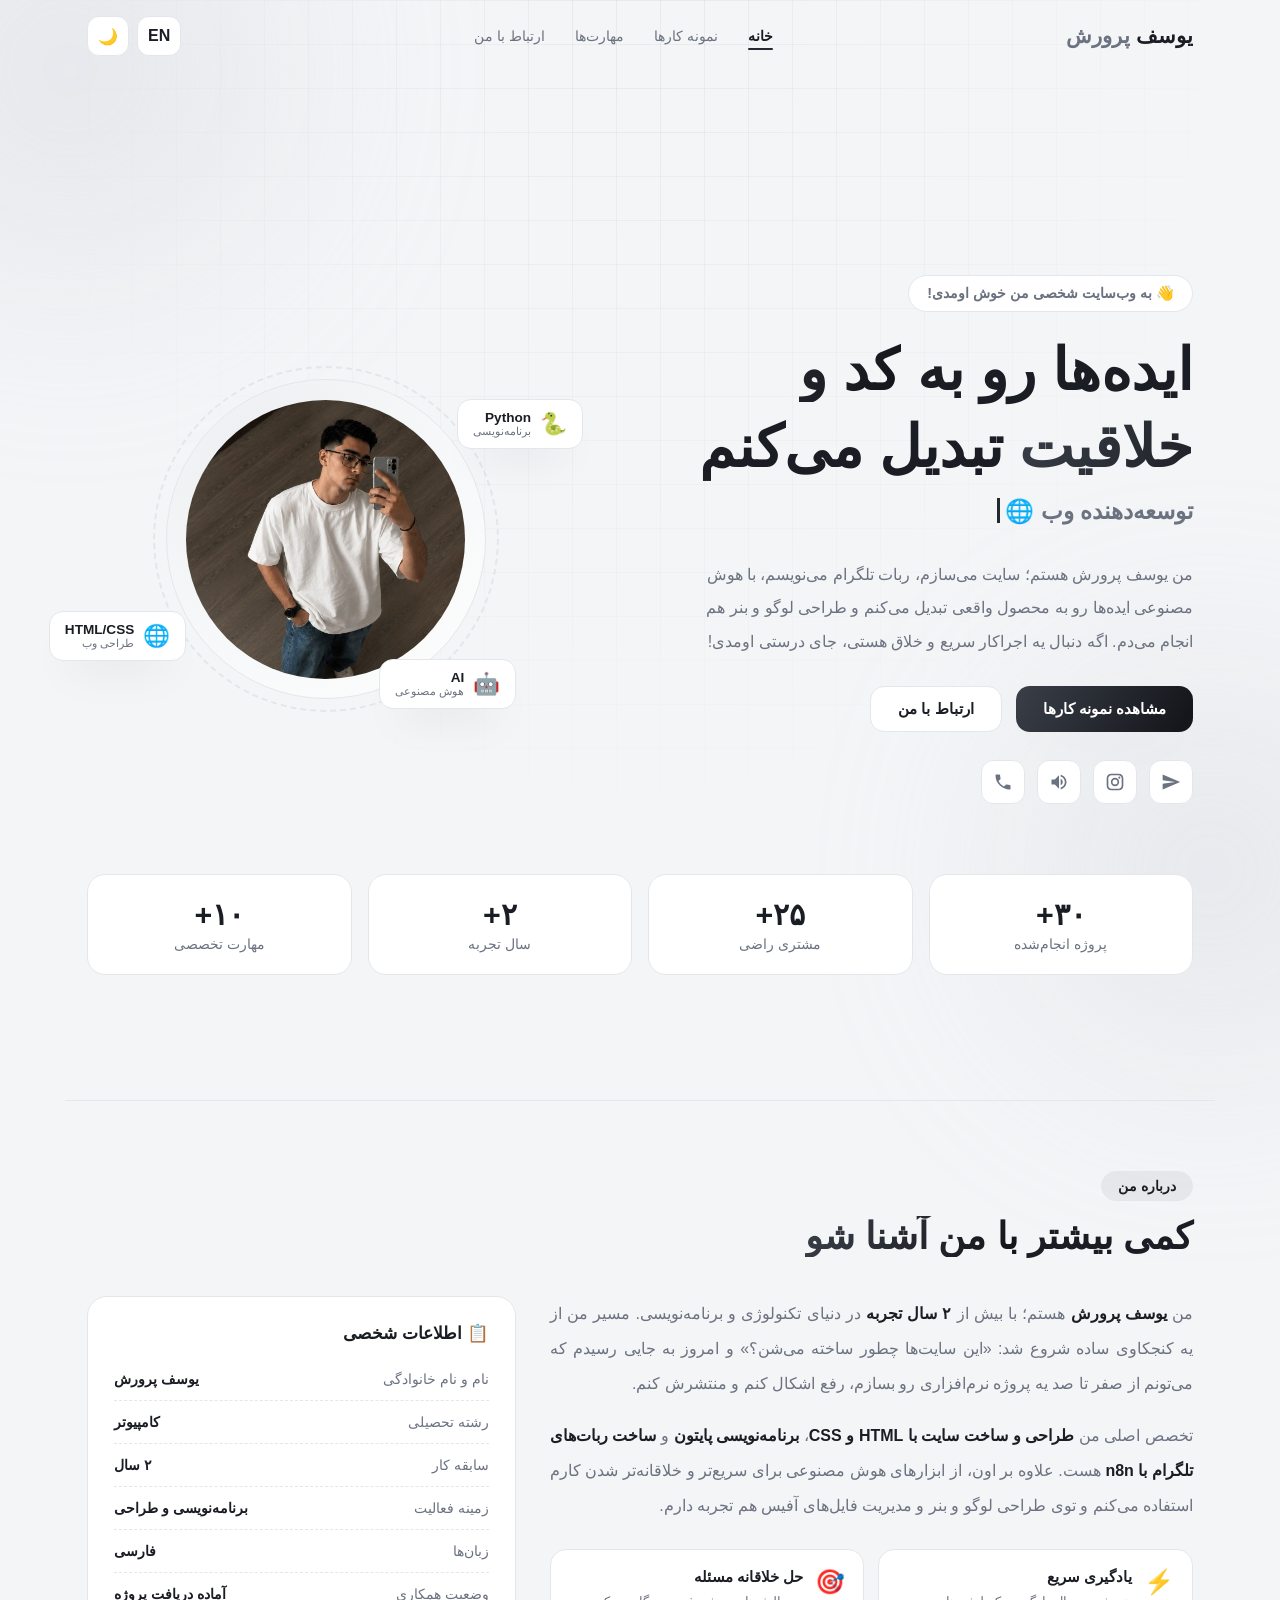
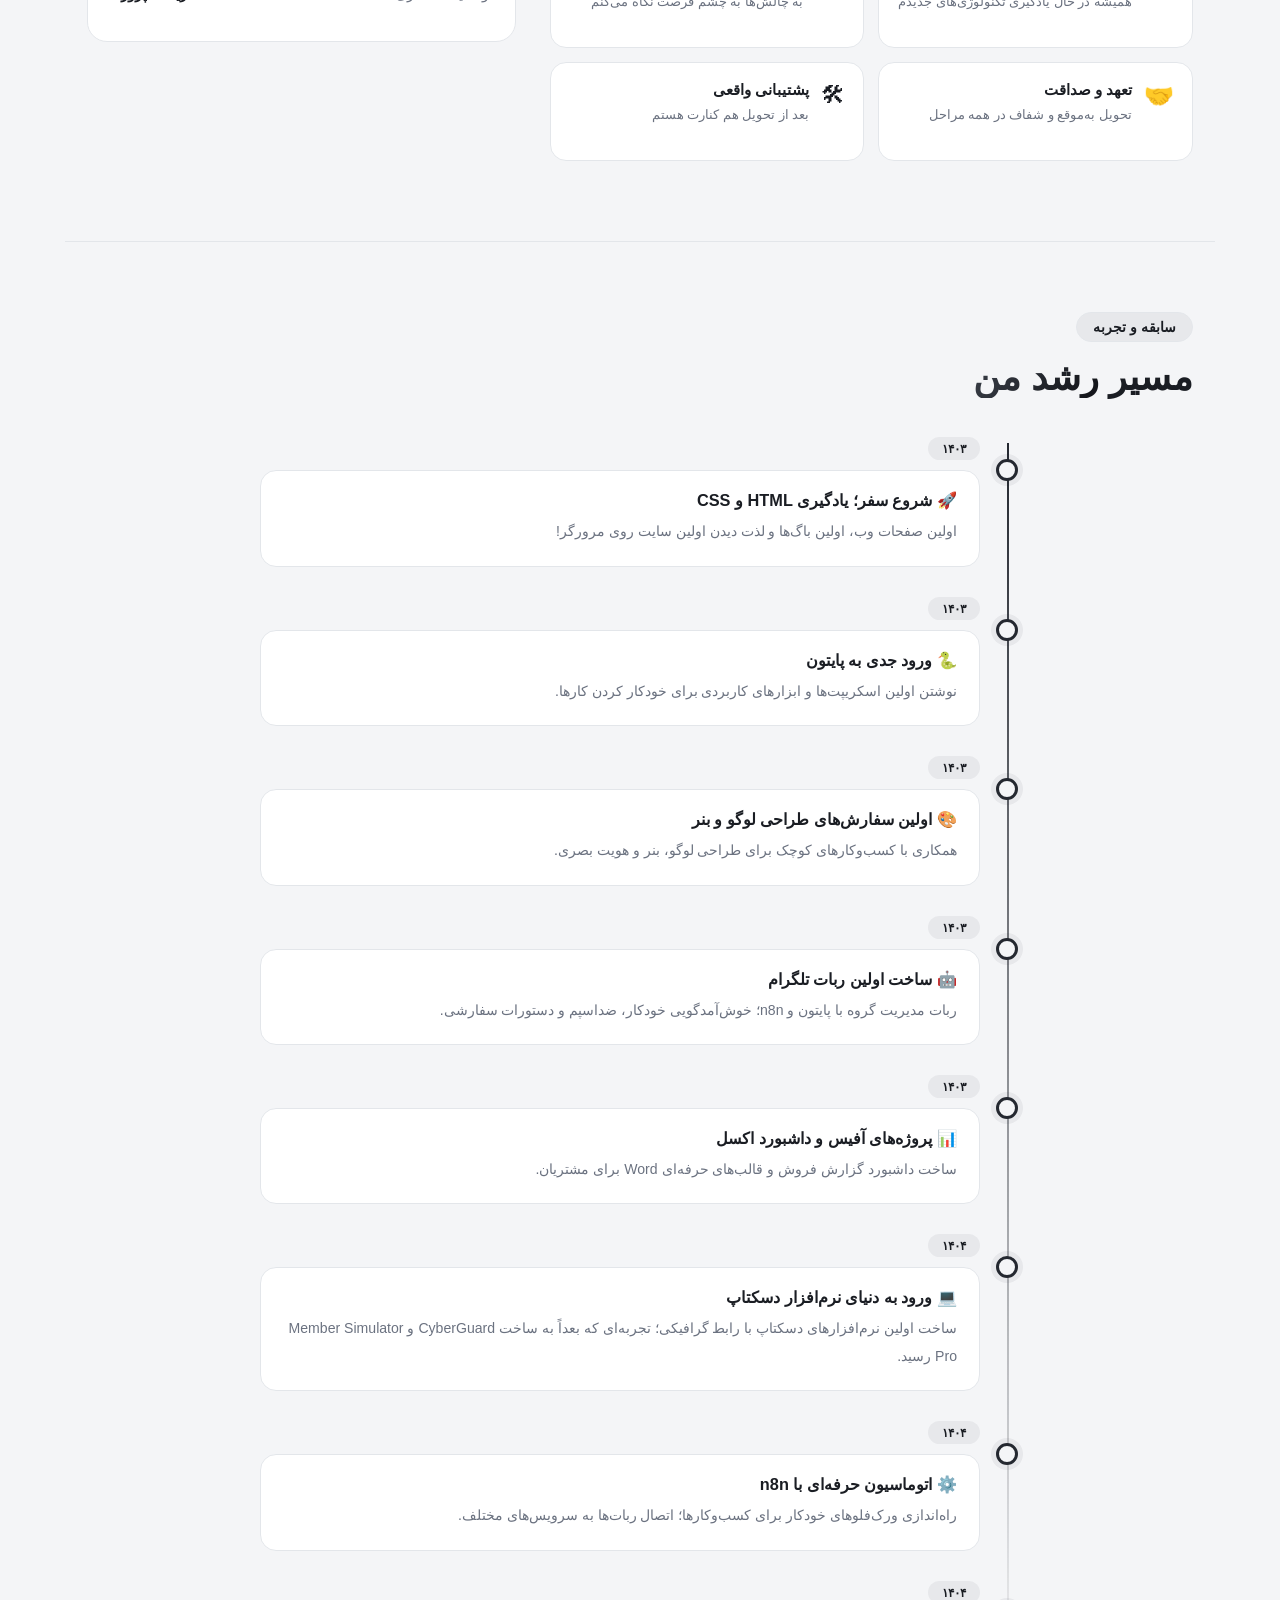
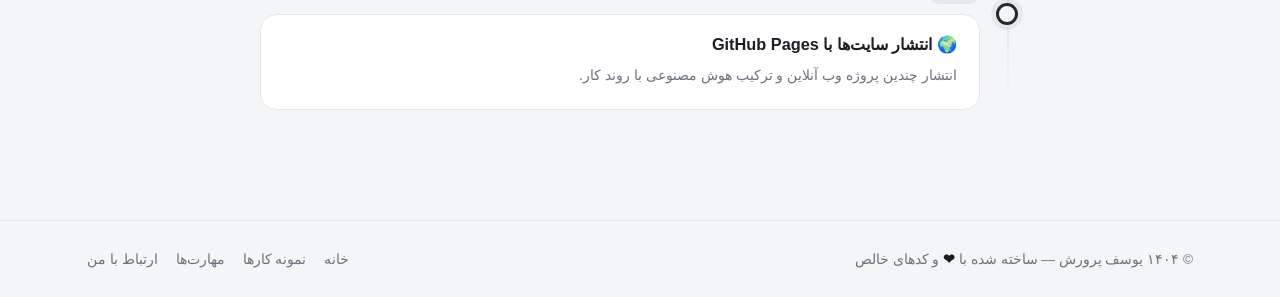
==== commit cabce622: "Rename index (1).html to index.html" ====
--- a/index.html
+++ b/index.html
@@ -1,862 +1,1069 @@
-<!DOCTYPE html>
-<html lang="fa" dir="rtl" data-theme="light">
-<head>
-<meta charset="UTF-8">
-<meta name="viewport" content="width=device-width, initial-scale=1.0">
-<title>یوسف پرورش | توسعه‌دهنده و طراح</title>
-<meta name="description" content="Yousef Parvaresh — Personal Website | سایت شخصی یوسف پرورش">
-<link rel="icon" href="data:image/svg+xml,%3Csvg xmlns='http://www.w3.org/2000/svg' viewBox='0 0 100 100'%3E%3Crect width='100' height='100' rx='24' fill='%23242830'/%3E%3Ctext x='50' y='72' font-size='56' text-anchor='middle' fill='white' font-family='sans-serif' font-weight='bold'%3EY%3C/text%3E%3C/svg%3E">
-<meta name="google-site-verification" content="0h8lvghSqkaD5cFnsIE2p06StlPI16KkhF1a96809Cw" />
-<style>
-[data-theme="light"]{
-  --bg:#f4f5f7; --bg2:#ffffff; --card:#ffffff; --card2:#eceef1;
-  --border:#e3e6ea; --text:#1a1d23; --muted:#6b7280;
-  --acc:#242830; --on-acc:#ffffff; --acc-soft:rgba(36,40,48,.06);
-  --grad:linear-gradient(120deg,#3a3f48,#14161b,#3a3f48);
-  --nav-bg:rgba(244,245,247,.88); --grid:rgba(20,24,32,.05);
-  --orb:#c7ccd4; --hover-b:rgba(36,40,48,.45);
-  --shadow:0 22px 44px -22px rgba(20,24,32,.28);
-}
-[data-theme="dark"]{
-  --bg:#0f1114; --bg2:#16181d; --card:#191c22; --card2:#22262e;
-  --border:#2a2f38; --text:#eef0f3; --muted:#98a0ac;
-  --acc:#e8eaee; --on-acc:#14161a; --acc-soft:rgba(232,234,238,.07);
-  --grad:linear-gradient(120deg,#f2f4f7,#aab1bd,#f2f4f7);
-  --nav-bg:rgba(15,17,20,.88); --grid:rgba(255,255,255,.045);
-  --orb:#2e3542; --hover-b:rgba(232,234,238,.5);
-  --shadow:0 22px 44px -18px rgba(0,0,0,.65);
-}
-*{margin:0;padding:0;box-sizing:border-box}
-html{scroll-behavior:smooth}
-body{font-family:'Vazirmatn','Segoe UI',Tahoma,sans-serif;background:var(--bg);color:var(--text);overflow-x:hidden;transition:background .4s,color .4s}
-html[lang="en"] body{font-family:'Inter','Segoe UI',system-ui,Arial,sans-serif}
-button{font-family:inherit;cursor:pointer}
-::selection{background:var(--acc);color:var(--on-acc)}
-::-webkit-scrollbar{width:9px}
-::-webkit-scrollbar-track{background:var(--bg)}
-::-webkit-scrollbar-thumb{background:var(--card2);border-radius:9px}
-
-#loader{position:fixed;top:0;right:0;bottom:0;left:0;z-index:999;background:var(--bg);display:grid;place-items:center;pointer-events:none;animation:loaderOut .6s ease 1.4s forwards}
-@keyframes loaderOut{to{opacity:0;visibility:hidden}}
-.l-wrap{text-align:center}
-.l-mark{position:relative;width:96px;height:96px;margin:0 auto 18px}
-.l-ring{position:absolute;top:0;right:0;bottom:0;left:0;border-radius:50%;border:4px solid var(--card2);border-top-color:var(--acc);animation:lspin .9s linear infinite}
-@keyframes lspin{to{transform:rotate(360deg)}}
-.l-letter{position:absolute;top:0;right:0;bottom:0;left:0;display:grid;place-items:center;font-size:2.1rem;font-weight:900}
-.l-name{font-weight:900;font-size:1.2rem}
-.l-bar{width:140px;height:4px;border-radius:99px;background:var(--card2);margin:14px auto 0;overflow:hidden}
-.l-bar i{display:block;height:100%;width:45%;border-radius:99px;background:var(--acc);animation:lbar 1.1s ease-in-out infinite}
-@keyframes lbar{0%{transform:translateX(160%)}100%{transform:translateX(-260%)}}
-
-body::before{content:'';position:fixed;top:0;right:0;bottom:0;left:0;background-image:linear-gradient(var(--grid) 1px,transparent 1px),linear-gradient(90deg,var(--grid) 1px,transparent 1px);background-size:44px 44px;-webkit-mask-image:radial-gradient(ellipse at 50% 0%,#000 0%,transparent 70%);mask-image:radial-gradient(ellipse at 50% 0%,#000 0%,transparent 70%);pointer-events:none;z-index:0}
-.orb{position:fixed;border-radius:50%;filter:blur(110px);background:var(--orb);opacity:.3;z-index:0;pointer-events:none}
-.orb1{width:420px;height:420px;top:-140px;left:-140px;animation:drift 14s ease-in-out infinite}
-.orb2{width:380px;height:380px;bottom:-160px;right:-120px;animation:drift 16s ease-in-out infinite reverse}
-@keyframes drift{0%,100%{transform:translate(0,0)}50%{transform:translate(40px,30px)}}
-.container{max-width:1150px;margin:0 auto;padding:0 22px;position:relative;z-index:1}
-main{position:relative;z-index:1}
-.grad{background:var(--grad);background-size:200% auto;-webkit-background-clip:text;background-clip:text;color:transparent;animation:shine 7s linear infinite}
-@keyframes shine{to{background-position:200% center}}
-
-header{position:fixed;top:0;right:0;left:0;z-index:100;transition:.3s}
-header.scrolled{background:var(--nav-bg);-webkit-backdrop-filter:blur(14px);backdrop-filter:blur(14px);border-bottom:1px solid var(--border)}
-.nav{display:flex;align-items:center;justify-content:space-between;height:72px;gap:10px}
-.logo{font-weight:900;font-size:1.3rem;color:var(--text);text-decoration:none;white-space:nowrap}
-.logo b{color:var(--muted);font-weight:900}
-.nav-links{display:flex;gap:4px;list-style:none}
-.nav-links a{position:relative;padding:9px 13px;border-radius:10px;color:var(--muted);text-decoration:none;font-weight:500;font-size:.9rem;transition:.3s;white-space:nowrap}
-.nav-links a:hover{color:var(--text)}
-.nav-links a.active{color:var(--text);font-weight:700}
-.nav-links a.active::after{content:'';position:absolute;bottom:3px;right:13px;left:13px;height:2.5px;border-radius:3px;background:var(--acc)}
-.nav-actions{display:flex;gap:8px;align-items:center}
-.nav-btn{height:40px;min-width:40px;border-radius:12px;border:1px solid var(--border);background:var(--card);color:var(--text);font-size:1rem;display:grid;place-items:center;transition:.3s;padding:0 10px;font-weight:800}
-.nav-btn:hover{border-color:var(--acc)}
-.burger{display:none;font-size:1.15rem}
-
-.page{display:none;min-height:100vh;padding:120px 0 80px}
-.page.active{display:block;animation:pageIn .5s ease}
-@keyframes pageIn{from{opacity:0;transform:translateY(18px)}to{opacity:1;transform:none}}
-.sec-head{margin-bottom:38px}
-.kicker{display:inline-block;background:var(--acc-soft);border:1px solid var(--border);padding:6px 16px;border-radius:99px;font-weight:700;font-size:.85rem}
-.sec-title{font-size:clamp(1.6rem,3.4vw,2.3rem);font-weight:900;margin-top:14px}
-.sec-desc{color:var(--muted);margin-top:10px;max-width:580px;line-height:2}
-.reveal{opacity:0;transform:translateY(26px);transition:opacity .7s ease,transform .7s ease}
-.reveal.in{opacity:1;transform:none}
-.home-sec{border-top:1px solid var(--border);margin-top:80px;padding-top:70px}
-html[dir="ltr"] .home-sec{padding-top:70px}
-
-.hero{min-height:100vh;display:flex;flex-direction:column;justify-content:center;padding-top:110px}
-.hero-grid{display:grid;grid-template-columns:1.1fr .9fr;gap:46px;align-items:center}
-.welcome{display:inline-flex;align-items:center;gap:8px;background:var(--card);border:1px solid var(--border);padding:9px 18px;border-radius:99px;font-size:.9rem;color:var(--muted);font-weight:600}
-.hero h1{font-size:clamp(2.1rem,5.4vw,3.6rem);font-weight:900;line-height:1.35;margin:20px 0 10px}
-.type-wrap{font-size:clamp(1.05rem,2.4vw,1.45rem);font-weight:700;min-height:2em}
-#typed{color:var(--muted);font-weight:800}
-.cursor{display:inline-block;width:3px;height:1.05em;background:var(--acc);margin-inline-start:5px;vertical-align:-.15em;animation:blink 1s steps(1) infinite}
-@keyframes blink{50%{opacity:0}}
-.lead{color:var(--muted);line-height:2.1;margin:14px 0 28px;max-width:520px}
-.btns{display:flex;gap:14px;flex-wrap:wrap}
-.btn{display:inline-flex;align-items:center;gap:10px;padding:13px 27px;border-radius:14px;font-weight:700;font-size:.95rem;border:none;transition:.3s;text-decoration:none}
-.btn.primary{background:var(--grad);background-size:200% auto;color:var(--on-acc);box-shadow:var(--shadow)}
-.btn.primary:hover{transform:translateY(-3px);background-position:100% center}
-.btn.ghost{background:var(--card);border:1px solid var(--border);color:var(--text)}
-.btn.ghost:hover{border-color:var(--acc);transform:translateY(-3px)}
-.socials{display:flex;gap:12px;margin-top:28px;flex-wrap:wrap}
-.socials a{width:44px;height:44px;border-radius:12px;display:grid;place-items:center;background:var(--card);border:1px solid var(--border);color:var(--muted);transition:.3s}
-.socials a:hover{color:var(--on-acc);background:var(--acc);border-color:transparent;transform:translateY(-4px)}
-.socials svg{width:20px;height:20px;fill:currentColor}
-
-.avatar-wrap{position:relative;display:grid;place-items:center}
-#badges{position:absolute;top:0;right:0;bottom:0;left:0;pointer-events:none}
-.avatar{width:min(320px,68vw);aspect-ratio:1;border-radius:50%;position:relative;display:grid;place-items:center;background:radial-gradient(circle at 30% 25%,var(--card2),var(--card));border:1px solid var(--border);overflow:visible}
-.avatar::before{content:'';position:absolute;top:-14px;right:-14px;bottom:-14px;left:-14px;border-radius:50%;border:2px dashed var(--border);animation:spin 26s linear infinite}
-@keyframes spin{to{transform:rotate(360deg)}}
-.avatar img{position:absolute;top:6%;right:6%;width:88%;height:88%;border-radius:50%;object-fit:cover}
-.initial{font-size:clamp(5rem,13vw,7.5rem);font-weight:900}
-.badge{position:absolute;display:flex;align-items:center;gap:9px;background:var(--card);border:1px solid var(--border);padding:10px 15px;border-radius:14px;font-size:.85rem;font-weight:700;box-shadow:var(--shadow);animation:bob 5s ease-in-out infinite}
-.badge small{display:block;color:var(--muted);font-weight:500;font-size:.7rem}
-.badge .ico{font-size:1.35rem}
-.b1{top:6%;right:-4%}
-.b2{bottom:12%;left:-8%;animation-delay:1.2s}
-.b3{bottom:-3%;right:10%;animation-delay:2.2s}
-@keyframes bob{0%,100%{transform:translateY(0)}50%{transform:translateY(-12px)}}
-.stats{display:grid;grid-template-columns:repeat(auto-fit,minmax(160px,1fr));gap:16px;margin-top:70px}
-.stat{background:var(--card);border:1px solid var(--border);border-radius:18px;padding:22px;text-align:center;transition:.3s}
-.stat:hover{transform:translateY(-5px);border-color:var(--hover-b);box-shadow:var(--shadow)}
-.stat .num{font-size:1.9rem;font-weight:900}
-.stat .lbl{color:var(--muted);font-size:.87rem;margin-top:4px}
-
-.about-grid{display:grid;grid-template-columns:1.2fr .8fr;gap:34px;align-items:start}
-.about-text p{color:var(--muted);line-height:2.2;margin-bottom:16px;text-align:justify}
-.about-text p b{color:var(--text)}
-.why{display:grid;grid-template-columns:repeat(2,1fr);gap:14px;margin-top:26px}
-.why .item{background:var(--card);border:1px solid var(--border);border-radius:16px;padding:18px;display:flex;gap:12px;align-items:flex-start;transition:.3s}
-.why .item:hover{transform:translateY(-4px);border-color:var(--hover-b)}
-.item .ico{font-size:1.5rem}
-.item h4{font-size:.93rem;margin-bottom:4px}
-.item p{font-size:.8rem;color:var(--muted);line-height:1.8}
-.info-card{background:var(--card);border:1px solid var(--border);border-radius:20px;padding:26px;position:sticky;top:100px}
-.info-card h3{margin-bottom:14px;font-size:1.08rem;font-weight:800}
-.info-row{display:flex;justify-content:space-between;gap:12px;padding:13px 0;border-bottom:1px dashed var(--border);font-size:.9rem;flex-wrap:wrap}
-.info-row:last-child{border:none}
-.info-row .k{color:var(--muted)}
-.info-row .v{font-weight:700}
-
-.filters{display:flex;gap:10px;flex-wrap:wrap;margin-bottom:30px}
-.filter-btn{padding:9px 20px;border-radius:99px;background:var(--card);border:1px solid var(--border);color:var(--muted);font-size:.87rem;font-weight:600;transition:.3s}
-.filter-btn:hover{color:var(--text)}
-.filter-btn.active{background:var(--acc);color:var(--on-acc);border-color:transparent}
-.p-grid{display:grid;grid-template-columns:repeat(auto-fill,minmax(300px,1fr));gap:22px}
-.p-card{background:var(--card);border:1px solid var(--border);border-radius:20px;overflow:hidden;cursor:pointer;transition:.35s;animation:cardIn .5s ease both}
-@keyframes cardIn{from{opacity:0;transform:translateY(20px)}to{opacity:1;transform:none}}
-.p-card:hover{transform:translateY(-8px);border-color:var(--hover-b);box-shadow:var(--shadow)}
-.p-media{height:230px;display:grid;place-items:center;position:relative;overflow:hidden}
-.p-media .icon{font-size:3.6rem;filter:drop-shadow(0 10px 18px rgba(0,0,0,.35));transition:.4s;z-index:1}
-.p-card:hover .icon{transform:scale(1.15) rotate(-6deg)}
-.p-media img{position:absolute;top:0;right:0;width:100%;height:100%;object-fit:contain;z-index:2;background:var(--card2);transition:.3s}
-.p-count{position:absolute;bottom:10px;left:10px;z-index:3;background:rgba(0,0,0,.55);color:#fff;font-size:.72rem;font-weight:700;padding:4px 11px;border-radius:99px;display:flex;align-items:center;gap:5px;-webkit-backdrop-filter:blur(4px);backdrop-filter:blur(4px)}
-.p-body{padding:20px}
-.p-cat{font-size:.74rem;font-weight:700;background:var(--acc-soft);padding:4px 13px;border-radius:99px;display:inline-block;margin-bottom:10px}
-.p-title{font-size:1.05rem;font-weight:800;margin-bottom:8px}
-.p-desc{font-size:.86rem;color:var(--muted);line-height:1.9;display:-webkit-box;-webkit-line-clamp:2;-webkit-box-orient:vertical;overflow:hidden}
-.p-foot{display:flex;justify-content:space-between;align-items:center;margin-top:16px;padding-top:14px;border-top:1px dashed var(--border)}
-.p-year{color:var(--muted);font-size:.82rem}
-.p-more{font-size:.85rem;font-weight:700}
-
-.modal{position:fixed;top:0;right:0;bottom:0;left:0;z-index:200;display:none;align-items:center;justify-content:center;padding:20px}
-.modal.open{display:flex}
-.modal-bg{position:absolute;top:0;right:0;bottom:0;left:0;background:rgba(10,12,16,.7);-webkit-backdrop-filter:blur(8px);backdrop-filter:blur(8px)}
-.modal-card{position:relative;background:var(--bg2);border:1px solid var(--border);border-radius:24px;max-width:680px;width:100%;max-height:88vh;overflow-y:auto;animation:pop .35s ease}
-@keyframes pop{from{opacity:0;transform:scale(.94) translateY(14px)}to{opacity:1;transform:none}}
-.modal-hero{height:clamp(240px,46vh,420px);display:grid;place-items:center;position:relative;overflow:hidden}
-.modal-hero .icon{font-size:4.2rem;filter:drop-shadow(0 12px 20px rgba(0,0,0,.35));position:relative;z-index:2}
-.modal-close{position:absolute;top:16px;left:16px;width:38px;height:38px;border-radius:12px;border:1px solid rgba(255,255,255,.3);background:rgba(0,0,0,.3);color:#fff;font-size:1.1rem;display:grid;place-items:center;-webkit-backdrop-filter:blur(6px);backdrop-filter:blur(6px);transition:.3s;z-index:6}
-.modal-close:hover{transform:rotate(90deg)}
-.m-slides{position:absolute;top:0;right:0;bottom:0;left:0;background:var(--card2);z-index:1}
-.m-slides img{position:absolute;top:0;right:0;width:100%;height:100%;object-fit:contain;opacity:0;transition:opacity .45s ease;background:var(--card2)}
-.m-slides img.on{opacity:1}
-.slide-btn{position:absolute;top:50%;transform:translateY(-50%);width:38px;height:38px;border-radius:50%;background:rgba(0,0,0,.45);color:#fff;border:1px solid rgba(255,255,255,.25);font-size:1.15rem;font-weight:900;display:grid;place-items:center;z-index:5;transition:.3s;-webkit-backdrop-filter:blur(4px);backdrop-filter:blur(4px);line-height:1}
-.slide-btn:hover{background:rgba(0,0,0,.78)}
-.slide-btn.s-prev{right:12px}
-.slide-btn.s-next{left:12px}
-html[dir="ltr"] .slide-btn.s-prev{left:12px;right:auto}
-html[dir="ltr"] .slide-btn.s-next{right:12px;left:auto}
-.slide-dots{position:absolute;bottom:12px;right:0;left:0;display:flex;justify-content:center;gap:7px;z-index:5}
-.slide-dots i{width:8px;height:8px;border-radius:50%;background:rgba(255,255,255,.5);cursor:pointer;transition:.3s}
-.slide-dots i.on{background:#fff;width:24px;border-radius:99px}
-.slide-count{position:absolute;bottom:12px;left:14px;z-index:5;background:rgba(0,0,0,.55);color:#fff;font-size:.72rem;font-weight:700;padding:4px 11px;border-radius:99px;-webkit-backdrop-filter:blur(4px);backdrop-filter:blur(4px);direction:ltr}
-@media(max-width:560px){.slide-btn{width:32px;height:32px;font-size:1rem}}
-.modal-body{padding:26px 28px 30px}
-.m-meta{display:flex;gap:10px;flex-wrap:wrap;margin:10px 0 16px}
-.m-chip{font-size:.78rem;background:var(--card);border:1px solid var(--border);padding:5px 14px;border-radius:99px;color:var(--muted)}
-.modal-body h3{font-size:1.4rem;font-weight:900}
-.modal-body>p{color:var(--muted);line-height:2.1;margin:14px 0 18px;font-size:.93rem}
-.m-feats{list-style:none;margin-bottom:20px}
-.m-feats li{padding:10px 0;border-bottom:1px dashed var(--border);display:flex;gap:10px;font-size:.9rem}
-.m-feats li::before{content:'✓';font-weight:900}
-.m-tech{display:flex;gap:8px;flex-wrap:wrap}
-.m-tech span{font-size:.78rem;font-weight:700;background:var(--acc-soft);border:1px solid var(--border);padding:5px 13px;border-radius:8px}
-.m-nav{display:flex;justify-content:space-between;align-items:center;margin-top:24px;padding-top:18px;border-top:1px dashed var(--border);gap:10px;flex-wrap:wrap}
-.m-nav button{background:var(--card);border:1px solid var(--border);color:var(--text);padding:10px 18px;border-radius:12px;font-size:.84rem;font-weight:700;transition:.3s}
-.m-nav button:hover{border-color:var(--acc)}
-#mOrder{background:var(--acc);color:var(--on-acc);border-color:transparent}
-#mOrder:hover{opacity:.85}
-
-.skills-grid{display:grid;grid-template-columns:repeat(auto-fit,minmax(400px,1fr));gap:16px 22px}
-.skill-card{background:var(--card);border:1px solid var(--border);border-radius:16px;padding:20px;transition:.3s}
-.skill-card:hover{transform:translateY(-4px);border-color:var(--hover-b)}
-.skill-top{display:flex;justify-content:space-between;align-items:center;margin-bottom:12px;gap:10px}
-.skill-name{font-weight:700;font-size:.92rem;display:flex;gap:10px;align-items:center}
-.skill-name .ico{font-size:1.25rem}
-.skill-pct{font-weight:800;font-size:.85rem}
-.bar{height:9px;background:var(--card2);border-radius:99px;overflow:hidden}
-.bar i{display:block;height:100%;width:0;background:var(--acc);border-radius:99px;transition:width 1.2s cubic-bezier(.22,1,.36,1)}
-.tools{margin-top:44px}
-.tools h3{font-size:1.15rem;font-weight:800;margin-bottom:18px}
-.chips{display:flex;flex-wrap:wrap;gap:12px}
-.t-chip{display:inline-flex;align-items:center;gap:8px;background:var(--card);border:1px solid var(--border);padding:10px 18px;border-radius:12px;font-size:.87rem;font-weight:600;transition:.3s}
-.t-chip:hover{transform:translateY(-4px);border-color:var(--acc)}
-.t-chip .ico{font-size:1.1rem}
-
-.timeline{position:relative;max-width:760px;margin:0 auto;padding-right:40px}
-html[dir="ltr"] .timeline{padding-right:0;padding-left:40px}
-.timeline::before{content:'';position:absolute;right:11px;top:6px;bottom:6px;width:2px;background:linear-gradient(180deg,var(--acc),transparent)}
-html[dir="ltr"] .timeline::before{right:auto;left:11px}
-.t-item{position:relative;margin-bottom:30px}
-.t-item::before{content:'';position:absolute;right:-38px;top:22px;width:16px;height:16px;border-radius:50%;background:var(--bg);border:3px solid var(--acc);box-shadow:0 0 0 5px var(--acc-soft)}
-html[dir="ltr"] .t-item::before{right:auto;left:-38px}
-.t-date{display:inline-block;font-size:.78rem;font-weight:800;background:var(--acc-soft);padding:4px 14px;border-radius:99px;margin-bottom:10px}
-.t-card{background:var(--card);border:1px solid var(--border);border-radius:16px;padding:20px 22px;transition:.3s}
-.t-card:hover{transform:translateY(-4px);border-color:var(--hover-b)}
-.t-card h4{font-size:1.02rem;font-weight:800;margin-bottom:8px}
-.t-card p{color:var(--muted);font-size:.88rem;line-height:1.95}
-
-.contact-grid{display:grid;grid-template-columns:repeat(auto-fit,minmax(240px,1fr));gap:20px;margin-bottom:34px}
-.c-card{display:block;background:var(--card);border:1px solid var(--border);border-radius:20px;padding:30px 24px;text-align:center;transition:.35s;color:var(--text);text-decoration:none;position:relative;overflow:hidden}
-.c-card::before{content:'';position:absolute;top:0;right:0;left:0;height:3px;background:var(--acc);opacity:0;transition:.3s}
-.c-card:hover{transform:translateY(-8px);border-color:var(--hover-b);box-shadow:var(--shadow)}
-.c-card:hover::before{opacity:1}
-.c-ico{width:64px;height:64px;margin:0 auto 16px;border-radius:18px;display:grid;place-items:center;background:var(--acc-soft)}
-.c-ico svg{width:28px;height:28px;fill:currentColor}
-.c-card h4{font-size:1.05rem;margin-bottom:6px}
-.c-val{color:var(--muted);font-size:.95rem;direction:ltr;unicode-bidi:embed;display:inline-block;font-weight:600}
-.c-hint{margin-top:12px;font-size:.78rem;font-weight:700}
-.copy-btn{margin-top:12px;background:var(--card2);border:1px solid var(--border);color:var(--muted);padding:7px 18px;border-radius:10px;font-size:.78rem;font-weight:700;transition:.3s}
-.copy-btn:hover{color:var(--text);border-color:var(--acc)}
-.cta{background:var(--card);border:1px solid var(--border);border-radius:24px;padding:42px 30px;text-align:center}
-.cta h3{font-size:clamp(1.3rem,3vw,1.8rem);font-weight:900;margin-bottom:10px}
-.cta p{color:var(--muted);margin-bottom:24px;line-height:2;max-width:640px;margin-inline:auto}
-
-footer{border-top:1px solid var(--border);padding:30px 0;position:relative;z-index:1}
-.f-grid{display:flex;justify-content:space-between;align-items:center;gap:16px;flex-wrap:wrap}
-.f-links{display:flex;gap:18px;flex-wrap:wrap}
-.f-links a{color:var(--muted);text-decoration:none;font-size:.85rem;transition:.3s}
-.f-links a:hover{color:var(--text)}
-.f-copy{color:var(--muted);font-size:.85rem}
-.f-copy b{color:var(--text)}
-.toast{position:fixed;bottom:26px;left:50%;transform:translate(-50%,120px);background:var(--card);border:1px solid var(--border);padding:13px 24px;border-radius:14px;font-size:.88rem;font-weight:600;z-index:300;transition:.4s;box-shadow:var(--shadow);opacity:0}
-.toast.show{transform:translate(-50%,0);opacity:1}
-.top-btn{position:fixed;bottom:26px;left:26px;width:46px;height:46px;border-radius:14px;background:var(--acc);color:var(--on-acc);border:none;font-size:1.15rem;z-index:150;opacity:0;pointer-events:none;transition:.35s;transform:translateY(10px)}
-.top-btn.show{opacity:1;pointer-events:auto;transform:none}
-
-@media(max-width:920px){
-  .burger{display:grid}
-  .nav-links{position:fixed;top:72px;right:0;left:0;flex-direction:column;background:var(--nav-bg);-webkit-backdrop-filter:blur(16px);backdrop-filter:blur(16px);border-bottom:1px solid var(--border);padding:14px 22px 22px;gap:4px;transform:translateY(-12px);transition:.35s;opacity:0;visibility:hidden}
-  .nav-links.open{transform:none;opacity:1;visibility:visible}
-  .hero-grid{grid-template-columns:1fr;text-align:center}
-  .lead{margin-inline:auto}
-  .btns,.socials{justify-content:center}
-  .about-grid{grid-template-columns:1fr}
-  .info-card{position:static}
-  .skills-grid{grid-template-columns:1fr}
-}
-@media(max-width:560px){
-  .why{grid-template-columns:1fr}
-  .badge{transform:scale(.85)}
-  .b1{right:0}.b2{left:0}
-  .b3{display:none}
-  .cta{padding:30px 20px}
-  .m-nav{justify-content:center}
-  .home-sec{margin-top:60px;padding-top:50px}
-}
-</style>
-</head>
-<body>
-
-<div id="loader">
-  <div class="l-wrap">
-    <div class="l-mark"><div class="l-ring"></div><span class="l-letter grad">Y</span></div>
-    <div class="l-name grad">یوسف پرورش</div>
-    <div class="l-bar"><i></i></div>
-  </div>
-</div>
-
-<div class="orb orb1"></div><div class="orb orb2"></div>
-
-<header id="header">
-  <div class="container nav">
-    <a href="#home" class="logo" data-i18n="brand" data-page="home">یوسف <b>پرورش</b></a>
-    <ul class="nav-links" id="navLinks">
-      <li><a href="#home" data-page="home" data-i18n="nav.home" class="active">خانه</a></li>
-      <li><a href="#portfolio" data-page="portfolio" data-i18n="nav.portfolio">نمونه کارها</a></li>
-      <li><a href="#skills" data-page="skills" data-i18n="nav.skills">مهارت‌ها</a></li>
-      <li><a href="#contact" data-page="contact" data-i18n="nav.contact">ارتباط با من</a></li>
-    </ul>
-    <div class="nav-actions">
-      <button class="nav-btn" id="langBtn" title="Language">EN</button>
-      <button class="nav-btn" id="themeBtn" title="Theme">🌙</button>
-      <button class="nav-btn burger" id="burger" aria-label="منو">☰</button>
-    </div>
-  </div>
-</header>
-
-<main>
-<!-- ═══════ خانه ═══════ -->
-<section class="page active" id="page-home">
-  <div class="container hero">
-    <div class="hero-grid">
-      <div>
-        <span class="welcome" data-i18n="hero.chip">👋 به وب‌سایت شخصی من خوش اومدی!</span>
-        <h1 data-i18n="hero.h1">ایده‌ها رو به <span class="grad">کد و خلاقیت</span> تبدیل می‌کنم</h1>
-        <div class="type-wrap"><span id="typed"></span><span class="cursor"></span></div>
-        <p class="lead" data-i18n="hero.lead"></p>
-        <div class="btns">
-          <a href="#portfolio" data-page="portfolio" class="btn primary" data-i18n="hero.btnWork">مشاهده نمونه کارها</a>
-          <a href="#contact" data-page="contact" class="btn ghost" data-i18n="hero.btnContact">ارتباط با من</a>
-        </div>
-        <div class="socials">
-          <a href="https://t.me/Yousef017" target="_blank" rel="noopener" title="Telegram"><svg viewBox="0 0 24 24"><path d="M2,21L23,12L2,3V10L17,12L2,14V21Z"/></svg></a>
-          <a href="https://instagram.com/yousef._.parvaresh" target="_blank" rel="noopener" title="Instagram"><svg viewBox="0 0 24 24"><path d="M7.8,2H16.2C19.87,2 22,4.13 22,7.8V16.2C22,19.87 19.87,22 16.2,22H7.8C4.13,22 2,19.87 2,16.2V7.8C2,4.13 4.13,2 7.8,2M7.6,4C5.61,4 4,5.61 4,7.6V16.4C4,18.39 5.61,20 7.6,20H16.4C18.39,20 20,18.39 20,16.4V7.6C20,5.61 18.39,4 16.4,4H7.6M17.25,5.5A1.25,1.25 0 0,1 18.5,6.75A1.25,1.25 0 0,1 17.25,8A1.25,1.25 0 0,1 16,6.75A1.25,1.25 0 0,1 17.25,5.5M12,7A5,5 0 0,1 17,12A5,5 0 0,1 12,17A5,5 0 0,1 7,12A5,5 0 0,1 12,7M12,9A3,3 0 0,0 9,12A3,3 0 0,0 12,15A3,3 0 0,0 15,12A3,3 0 0,0 12,9Z"/></svg></a>
-          <a href="https://t.me/NeuroCodeX_1" target="_blank" rel="noopener" title="Telegram Channel"><svg viewBox="0 0 24 24"><path d="M3,9V15H7L12,20V4L7,9H3M16.5,12C16.5,10.23 15.48,8.71 14,7.97V16.02C15.48,15.29 16.5,13.77 16.5,12M14,3.23V5.29C16.89,6.15 19,8.83 19,12C19,15.17 16.89,17.85 14,18.71V20.77C18,19.86 21,16.28 21,12C21,7.72 18,4.14 14,3.23Z"/></svg></a>
-          <a href="tel:09370132965" title="Phone"><svg viewBox="0 0 24 24"><path d="M6.62,10.79C8.06,13.62 10.38,15.94 13.21,17.38L15.41,15.18C15.69,14.9 16.08,14.82 16.43,14.93C17.55,15.3 18.75,15.5 20,15.5A1,1 0 0,1 21,16.5V20A1,1 0 0,1 20,21A17,17 0 0,1 3,4A1,1 0 0,1 4,3H7.5A1,1 0 0,1 8.5,4C8.5,5.25 8.7,6.45 9.07,7.57C9.18,7.92 9.1,8.31 8.82,8.59L6.62,10.79Z"/></svg></a>
-        </div>
-      </div>
-      <div class="avatar-wrap">
-        <div class="avatar" id="avatarBox">
-          <span class="initial grad" id="avatarInitial">ی</span>
-        </div>
-        <div id="badges"></div>
-      </div>
-    </div>
-    <div class="stats">
-      <div class="stat"><div class="num" data-target="30">۰</div><div class="lbl" data-i18n="hero.stat1">پروژه انجام‌شده</div></div>
-      <div class="stat"><div class="num" data-target="25">۰</div><div class="lbl" data-i18n="hero.stat2">مشتری راضی</div></div>
-      <div class="stat"><div class="num" data-target="2">۰</div><div class="lbl" data-i18n="hero.stat3">سال تجربه</div></div>
-      <div class="stat"><div class="num" data-target="10">۰</div><div class="lbl" data-i18n="hero.stat4">مهارت تخصصی</div></div>
-    </div>
-  </div>
-
-  <div class="container home-sec">
-    <div class="sec-head reveal">
-      <span class="kicker" data-i18n="about.kicker">درباره من</span>
-      <h2 class="sec-title" data-i18n="about.title"></h2>
-    </div>
-    <div class="about-grid">
-      <div class="about-text reveal">
-        <p data-i18n="about.p1"></p>
-        <p data-i18n="about.p2"></p>
-        <div class="why" id="whyGrid"></div>
-      </div>
-      <div class="info-card reveal">
-        <h3 data-i18n="about.infoTitle"></h3>
-        <div id="infoRows"></div>
-      </div>
-    </div>
-  </div>
-
-  <div class="container home-sec">
-    <div class="sec-head reveal">
-      <span class="kicker" data-i18n="experience.kicker">سابقه و تجربه</span>
-      <h2 class="sec-title" data-i18n="experience.title"></h2>
-    </div>
-    <div class="timeline" id="timeline"></div>
-  </div>
-</section>
-
-<!-- ═══════ نمونه کارها ═══════ -->
-<section class="page" id="page-portfolio">
-  <div class="container">
-    <div class="sec-head reveal">
-      <span class="kicker" data-i18n="portfolio.kicker">نمونه کارها</span>
-      <h2 class="sec-title" data-i18n="portfolio.title"></h2>
-      <p class="sec-desc" data-i18n="portfolio.desc"></p>
-    </div>
-    <div class="filters" id="filters">
-      <button class="filter-btn active" data-f="all" data-i18n="filters.all">همه</button>
-      <button class="filter-btn" data-f="site" data-i18n="filters.site">سایت</button>
-      <button class="filter-btn" data-f="shop" data-i18n="filters.shop">فروشگاه</button>
-      <button class="filter-btn" data-f="bot" data-i18n="filters.bot">ربات</button>
-      <button class="filter-btn" data-f="design" data-i18n="filters.design">طراحی</button>
-    </div>
-    <div class="p-grid" id="pGrid"></div>
-  </div>
-</section>
-
-<!-- ═══════ مهارت‌ها ═══════ -->
-<section class="page" id="page-skills">
-  <div class="container">
-    <div class="sec-head reveal">
-      <span class="kicker" data-i18n="skills.kicker">مهارت‌ها</span>
-      <h2 class="sec-title" data-i18n="skills.title"></h2>
-    </div>
-    <div class="skills-grid" id="skillGrid"></div>
-    <div class="tools reveal">
-      <h3 data-i18n="skills.toolsTitle"></h3>
-      <div class="chips">
-        <span class="t-chip"><span class="ico">💻</span>VS Code</span>
-        <span class="t-chip"><span class="ico">🐙</span>Git &amp; GitHub</span>
-        <span class="t-chip"><span class="ico">⚙️</span>n8n</span>
-        <span class="t-chip"><span class="ico">🤖</span>ChatGPT</span>
-        <span class="t-chip"><span class="ico">🎨</span>Canva</span>
-        <span class="t-chip"><span class="ico">🖌</span>Photoshop</span>
-        <span class="t-chip"><span class="ico">📄</span>Word</span>
-        <span class="t-chip"><span class="ico">📊</span>Excel</span>
-        <span class="t-chip"><span class="ico">📽</span>PowerPoint</span>
-        <span class="t-chip"><span class="ico">🚀</span>GitHub Pages</span>
-      </div>
-    </div>
-  </div>
-</section>
-
-<!-- ═══════ ارتباط با من ═══════ -->
-<section class="page" id="page-contact">
-  <div class="container">
-    <div class="sec-head reveal">
-      <span class="kicker" data-i18n="contact.kicker">ارتباط با من</span>
-      <h2 class="sec-title" data-i18n="contact.title"></h2>
-      <p class="sec-desc" data-i18n="contact.desc"></p>
-    </div>
-    <div class="contact-grid">
-      <div class="c-card reveal">
-        <div class="c-ico"><svg viewBox="0 0 24 24"><path d="M6.62,10.79C8.06,13.62 10.38,15.94 13.21,17.38L15.41,15.18C15.69,14.9 16.08,14.82 16.43,14.93C17.55,15.3 18.75,15.5 20,15.5A1,1 0 0,1 21,16.5V20A1,1 0 0,1 20,21A17,17 0 0,1 3,4A1,1 0 0,1 4,3H7.5A1,1 0 0,1 8.5,4C8.5,5.25 8.7,6.45 9.07,7.57C9.18,7.92 9.1,8.31 8.82,8.59L6.62,10.79Z"/></svg></div>
-        <h4 data-i18n="contact.phone">تلفن</h4>
-        <a class="c-val" href="tel:09370132965">0937 013 2965</a><br>
-        <button class="copy-btn" onclick="copyPhone()" data-i18n="contact.copy">📋 کپی شماره</button>
-        <div class="c-hint" data-i18n="contact.direct">تماس مستقیم</div>
-      </div>
-      <a class="c-card reveal" href="https://t.me/Yousef017" target="_blank" rel="noopener">
-        <div class="c-ico"><svg viewBox="0 0 24 24"><path d="M2,21L23,12L2,3V10L17,12L2,14V21Z"/></svg></div>
-        <h4 data-i18n="contact.telegram">تلگرام شخصی</h4>
-        <span class="c-val">@Yousef017</span>
-        <div class="c-hint" data-i18n="contact.tgHint">ارسال پیام در تلگرام ←</div>
-      </a>
-      <a class="c-card reveal" href="https://instagram.com/yousef._.parvaresh" target="_blank" rel="noopener">
-        <div class="c-ico"><svg viewBox="0 0 24 24"><path d="M7.8,2H16.2C19.87,2 22,4.13 22,7.8V16.2C22,19.87 19.87,22 16.2,22H7.8C4.13,22 2,19.87 2,16.2V7.8C2,4.13 4.13,2 7.8,2M7.6,4C5.61,4 4,5.61 4,7.6V16.4C4,18.39 5.61,20 7.6,20H16.4C18.39,20 20,18.39 20,16.4V7.6C20,5.61 18.39,4 16.4,4H7.6M17.25,5.5A1.25,1.25 0 0,1 18.5,6.75A1.25,1.25 0 0,1 17.25,8A1.25,1.25 0 0,1 16,6.75A1.25,1.25 0 0,1 17.25,5.5M12,7A5,5 0 0,1 17,12A5,5 0 0,1 12,17A5,5 0 0,1 7,12A5,5 0 0,1 12,7M12,9A3,3 0 0,0 9,12A3,3 0 0,0 12,15A3,3 0 0,0 15,12A3,3 0 0,0 12,9Z"/></svg></div>
-        <h4 data-i18n="contact.instagram">اینستاگرام</h4>
-        <span class="c-val">@yousef._.parvaresh</span>
-        <div class="c-hint" data-i18n="contact.igHint">دنبال کردن و دایرکت ←</div>
-      </a>
-      <a class="c-card reveal" href="https://t.me/NeuroCodeX_1" target="_blank" rel="noopener">
-        <div class="c-ico"><svg viewBox="0 0 24 24"><path d="M3,9V15H7L12,20V4L7,9H3M16.5,12C16.5,10.23 15.48,8.71 14,7.97V16.02C15.48,15.29 16.5,13.77 16.5,12M14,3.23V5.29C16.89,6.15 19,8.83 19,12C19,15.17 16.89,17.85 14,18.71V20.77C18,19.86 21,16.28 21,12C21,7.72 18,4.14 14,3.23Z"/></svg></div>
-        <h4 data-i18n="contact.channel">کانال تلگرام</h4>
-        <span class="c-val">@NeuroCodeX_1</span>
-        <div class="c-hint" data-i18n="contact.chHint">عضویت در کانال ←</div>
-      </a>
-    </div>
-    <div class="cta reveal">
-      <h3 data-i18n="contact.ctaTitle"></h3>
-      <p data-i18n="contact.ctaText"></p>
-      <div class="btns" style="justify-content:center">
-        <a href="https://t.me/Yousef017" target="_blank" rel="noopener" class="btn primary" data-i18n="contact.ctaBtn">💬 پیام در تلگرام</a>
-        <a href="https://t.me/NeuroCodeX_1" target="_blank" rel="noopener" class="btn ghost" data-i18n="contact.ctaChannel">📢 عضویت در کانال</a>
-      </div>
-    </div>
-  </div>
-</section>
-</main>
-
-<footer>
-  <div class="container f-grid">
-    <div class="f-copy" data-i18n="footer">© ۱۴۰۴ یوسف پرورش — ساخته شده با <b>❤</b> و کدهای خالص</div>
-    <div class="f-links">
-      <a href="#home" data-page="home" data-i18n="nav.home">خانه</a>
-      <a href="#portfolio" data-page="portfolio" data-i18n="nav.portfolio">نمونه کارها</a>
-      <a href="#skills" data-page="skills" data-i18n="nav.skills">مهارت‌ها</a>
-      <a href="#contact" data-page="contact" data-i18n="nav.contact">ارتباط با من</a>
-    </div>
-  </div>
-</footer>
-
-<!-- ═══════ مودال پروژه + گالری اسلایدی ═══════ -->
-<div class="modal" id="modal">
-  <div class="modal-bg" id="modalBg"></div>
-  <div class="modal-card">
-    <div class="modal-hero" id="mHero">
-      <div class="m-slides" id="mSlides"></div>
-      <span class="icon" id="mIcon"></span>
-      <button class="slide-btn s-prev" id="sPrev" style="display:none" aria-label="تصویر قبلی">›</button>
-      <button class="slide-btn s-next" id="sNext" style="display:none" aria-label="تصویر بعدی">‹</button>
-      <div class="slide-dots" id="slideDots" style="display:none"></div>
-      <div class="slide-count" id="slideCount" style="display:none"></div>
-      <button class="modal-close" id="mClose" aria-label="بستن">✕</button>
-    </div>
-    <div class="modal-body">
-      <h3 id="mTitle"></h3>
-      <div class="m-meta" id="mChips"></div>
-      <p id="mDesc"></p>
-      <ul class="m-feats" id="mFeats"></ul>
-      <div class="m-tech" id="mTech"></div>
-      <div class="m-nav">
-        <button id="mPrev" data-i18n="modal.prev">→ پروژه قبلی</button>
-        <button id="mOrder" data-i18n="modal.order">سفارش پروژه مشابه</button>
-        <button id="mNext" data-i18n="modal.next">پروژه بعدی ←</button>
-      </div>
-    </div>
-  </div>
-</div>
-
-<div class="toast" id="toast"></div>
-<button class="top-btn" id="topBtn" aria-label="بازگشت به بالا">↑</button>
-
-<script>
-/* ═══════════ تصاویر جایگزین (اگه فایل عکسی نباشه، این موکاپ‌ها نمایش داده می‌شن) ═══════════ */
-function svgURI(s){return 'data:image/svg+xml;charset=utf-8,'+encodeURIComponent(s)}
-var ART={
-'sabz-web':'<svg xmlns="http://www.w3.org/2000/svg" viewBox="0 0 600 380"><rect width="600" height="380" fill="#e9eeeb"/><rect x="60" y="34" width="480" height="312" rx="16" fill="#ffffff" stroke="#dce4df"/><path d="M60,50a16,16 0 0 1 16,-16h448a16,16 0 0 1 16,16v26h-480z" fill="#0e3a2d"/><circle cx="86" cy="54" r="5" fill="#4e8a6f"/><circle cx="104" cy="54" r="5" fill="#6ba184"/><rect x="404" y="44" width="116" height="20" rx="10" fill="#1c5a44"/><rect x="84" y="100" width="235" height="18" rx="9" fill="#0e3a2d"/><rect x="84" y="128" width="165" height="18" rx="9" fill="#175040"/><rect x="84" y="162" width="255" height="8" rx="4" fill="#b9c9c1"/><rect x="84" y="178" width="215" height="8" rx="4" fill="#ccd9d2"/><rect x="84" y="202" width="132" height="32" rx="16" fill="#0e3a2d"/><rect x="102" y="214" width="96" height="8" rx="4" fill="#e3f1ea"/><rect x="336" y="96" width="184" height="140" rx="14" fill="#e7f1ec"/><circle cx="428" cy="150" r="34" fill="#0e3a2d"/><path d="M428,124v52M402,150h52" stroke="#e7f1ec" stroke-width="4"/><rect x="84" y="258" width="140" height="70" rx="10" fill="#f2f7f4" stroke="#dce4df"/><rect x="96" y="272" width="70" height="8" rx="4" fill="#8fa89b"/><rect x="96" y="290" width="100" height="8" rx="4" fill="#c6d4cc"/><rect x="96" y="308" width="84" height="8" rx="4" fill="#c6d4cc"/><rect x="238" y="258" width="140" height="70" rx="10" fill="#f2f7f4" stroke="#dce4df"/><rect x="250" y="272" width="70" height="8" rx="4" fill="#8fa89b"/><rect x="250" y="290" width="100" height="8" rx="4" fill="#c6d4cc"/><rect x="250" y="308" width="84" height="8" rx="4" fill="#c6d4cc"/><rect x="392" y="258" width="128" height="70" rx="10" fill="#0e3a2d"/><rect x="404" y="272" width="70" height="8" rx="4" fill="#4e8a6f"/><rect x="404" y="290" width="96" height="8" rx="4" fill="#2e6a50"/></svg>',
-'bagify':'<svg xmlns="http://www.w3.org/2000/svg" viewBox="0 0 600 380"><rect width="600" height="380" fill="#f6f1ea"/><rect x="60" y="34" width="480" height="312" rx="16" fill="#fdfaf5" stroke="#e9dfd3"/><path d="M60,50a16,16 0 0 1 16,-16h448a16,16 0 0 1 16,16v26h-480z" fill="#5d2547"/><circle cx="86" cy="54" r="5" fill="#a06a89"/><rect x="408" y="44" width="112" height="20" rx="10" fill="#7a3a5e"/><rect x="84" y="98" width="472" height="112" rx="12" fill="#efe6da"/><rect x="104" y="118" width="185" height="15" rx="7" fill="#5d2547"/><rect x="104" y="143" width="150" height="8" rx="4" fill="#b7a695"/><rect x="104" y="158" width="120" height="8" rx="4" fill="#cfc2b1"/><rect x="104" y="178" width="92" height="22" rx="11" fill="#5d2547"/><rect x="120" y="185" width="60" height="8" rx="4" fill="#efe6da"/><ellipse cx="452" cy="186" rx="40" ry="30" fill="#8a4a6b"/><path d="M424,168a28,24 0 0 1 56,0" stroke="#5d2547" stroke-width="5" fill="none"/><rect x="440" y="180" width="24" height="6" rx="3" fill="#5d2547"/><rect x="84" y="228" width="70" height="70" rx="35" fill="#efe6da"/><ellipse cx="119" cy="268" rx="20" ry="15" fill="#a06a89"/><path d="M105,258a14,14 0 0 1 28,0" stroke="#7a3a5e" stroke-width="4" fill="none"/><rect x="176" y="228" width="70" height="70" rx="35" fill="#efe6da"/><ellipse cx="211" cy="268" rx="20" ry="15" fill="#c48a6a"/><path d="M197,258a14,14 0 0 1 28,0" stroke="#a06a4a" stroke-width="4" fill="none"/><rect x="268" y="228" width="70" height="70" rx="35" fill="#efe6da"/><ellipse cx="303" cy="268" rx="20" ry="15" fill="#d9c9b8"/><path d="M289,258a14,14 0 0 1 28,0" stroke="#b7a689" stroke-width="4" fill="none"/><rect x="360" y="228" width="70" height="70" rx="35" fill="#efe6da"/><ellipse cx="395" cy="268" rx="20" ry="15" fill="#5d2547"/><path d="M381,258a14,14 0 0 1 28,0" stroke="#3f1830" stroke-width="4" fill="none"/><rect x="452" y="228" width="70" height="70" rx="35" fill="#efe6da"/><ellipse cx="487" cy="268" rx="20" ry="15" fill="#8a4a6b"/><path d="M473,258a14,14 0 0 1 28,0" stroke="#5d2547" stroke-width="4" fill="none"/><rect x="84" y="314" width="140" height="10" rx="5" fill="#b7a695"/><rect x="84" y="330" width="90" height="8" rx="4" fill="#d9cfc0"/><rect x="268" y="314" width="140" height="10" rx="5" fill="#b7a695"/><rect x="268" y="330" width="90" height="8" rx="4" fill="#d9cfc0"/><rect x="452" y="314" width="70" height="24" rx="12" fill="#5d2547"/></svg>',
-'fashion':'<svg xmlns="http://www.w3.org/2000/svg" viewBox="0 0 600 380"><rect width="600" height="380" fill="#efece7"/><rect x="120" y="42" width="360" height="248" rx="12" fill="#24272e"/><rect x="134" y="56" width="332" height="220" rx="6" fill="#fbf9f6"/><path d="M134,70a6,6 0 0 1 6,-6h320a6,6 0 0 1 6,6v20h-332z" fill="#24272e"/><rect x="146" y="62" width="54" height="10" rx="5" fill="#e8e4de"/><rect x="330" y="63" width="34" height="8" rx="4" fill="#6b7078"/><rect x="372" y="63" width="34" height="8" rx="4" fill="#6b7078"/><rect x="414" y="63" width="34" height="8" rx="4" fill="#6b7078"/><rect x="146" y="106" width="170" height="15" rx="7" fill="#24272e"/><rect x="146" y="130" width="130" height="8" rx="4" fill="#9aa0a8"/><rect x="146" y="146" width="100" height="8" rx="4" fill="#c2c6cc"/><rect x="146" y="166" width="88" height="22" rx="11" fill="#24272e"/><rect x="158" y="173" width="64" height="8" rx="4" fill="#e8e4de"/><rect x="350" y="98" width="100" height="96" rx="8" fill="#d9cfc0"/><path d="M368,194c8,-28 16,-42 32,-42s24,14 32,42z" fill="#b09a7c"/><circle cx="400" cy="136" r="10" fill="#8a745a"/><rect x="146" y="204" width="70" height="58" rx="8" fill="#efe9e1"/><rect x="228" y="204" width="70" height="58" rx="8" fill="#efe9e1"/><rect x="310" y="204" width="70" height="58" rx="8" fill="#efe9e1"/><rect x="392" y="204" width="74" height="58" rx="8" fill="#efe9e1"/><path d="M168,250c5,-16 9,-24 20,-24s15,8 20,24z" fill="#565d68"/><path d="M250,250c5,-16 9,-24 20,-24s15,8 20,24z" fill="#8a4a3a"/><path d="M332,250c5,-16 9,-24 20,-24s15,8 20,24z" fill="#2e3138"/><path d="M416,250c5,-16 9,-24 20,-24s15,8 20,24z" fill="#a08a68"/><path d="M96,290h408l24,22a6,6 0 0 1 -6,8h-444a6,6 0 0 1 -6,-8z" fill="#d8d3ca"/></svg>',
-'qronix':'<svg xmlns="http://www.w3.org/2000/svg" viewBox="0 0 600 380"><rect width="600" height="380" fill="#0d1526"/><rect x="128" y="28" width="190" height="324" rx="28" fill="#1b2740"/><rect x="140" y="44" width="166" height="292" rx="16" fill="#0a101e"/><path d="M140,60a16,16 0 0 1 16,-16h134a16,16 0 0 1 16,16v22h-166z" fill="#223154"/><circle cx="162" cy="62" r="8" fill="#5f7bd8"/><rect x="178" y="57" width="80" height="9" rx="4.5" fill="#8fa7f0"/><rect x="150" y="94" width="146" height="32" rx="10" fill="#223154"/><rect x="160" y="106" width="100" height="8" rx="4" fill="#8fa7f0"/><rect x="150" y="136" width="69" height="46" rx="10" fill="#223154"/><rect x="227" y="136" width="69" height="46" rx="10" fill="#223154"/><rect x="150" y="190" width="69" height="46" rx="10" fill="#223154"/><rect x="227" y="190" width="69" height="46" rx="10" fill="#223154"/><rect x="150" y="246" width="146" height="30" rx="10" fill="#5f7bd8"/><rect x="160" y="257" width="90" height="8" rx="4" fill="#0a101e"/><rect x="150" y="286" width="70" height="22" rx="9" fill="#223154"/><rect x="226" y="286" width="70" height="22" rx="9" fill="#223154"/><rect x="360" y="92" width="170" height="170" rx="18" fill="#0a101e" stroke="#5f7bd8" stroke-width="3"/><g fill="#cfe0ff"><rect x="378" y="110" width="36" height="36" rx="6" fill="none" stroke="#cfe0ff" stroke-width="7"/><rect x="389" y="121" width="14" height="14"/><rect x="476" y="110" width="36" height="36" rx="6" fill="none" stroke="#cfe0ff" stroke-width="7"/><rect x="487" y="121" width="14" height="14"/><rect x="378" y="208" width="36" height="36" rx="6" fill="none" stroke="#cfe0ff" stroke-width="7"/><rect x="389" y="219" width="14" height="14"/></g><g fill="#8fa7f0"><rect x="428" y="110" width="12" height="12"/><rect x="448" y="122" width="12" height="12"/><rect x="428" y="140" width="12" height="12"/><rect x="452" y="146" width="12" height="12"/><rect x="430" y="164" width="12" height="12"/><rect x="450" y="176" width="12" height="12"/><rect x="428" y="192" width="12" height="12"/><rect x="476" y="150" width="12" height="12"/><rect x="494" y="166" width="12" height="12"/><rect x="478" y="184" width="12" height="12"/><rect x="496" y="198" width="12" height="12"/><rect x="476" y="220" width="12" height="12"/><rect x="494" y="232" width="12" height="12"/><rect x="420" y="208" width="12" height="12"/><rect x="440" y="224" width="12" height="12"/></g><rect x="360" y="284" width="170" height="12" rx="6" fill="#5f7bd8"/><rect x="392" y="306" width="106" height="9" rx="4.5" fill="#223154"/></svg>',
-'logos':'<svg xmlns="http://www.w3.org/2000/svg" viewBox="0 0 600 380"><rect width="600" height="380" fill="#141210"/><text x="42" y="44" font-family="Georgia,serif" font-size="23" letter-spacing="3" fill="#d9bd77">LOGO &amp; BANNER</text><text x="558" y="44" font-family="Georgia,serif" font-size="12" letter-spacing="3" fill="#9a8a68" text-anchor="end">COLLECTION</text><rect x="42" y="56" width="516" height="2" fill="#6e5a2e"/><g fill="none" stroke="#c9a962" stroke-width="1.5"><rect x="42" y="76" width="96" height="118" rx="4"/><rect x="150" y="76" width="96" height="118" rx="4"/><rect x="258" y="76" width="96" height="118" rx="4"/><rect x="366" y="76" width="96" height="118" rx="4"/><rect x="474" y="76" width="84" height="118" rx="4"/></g><g font-family="Georgia,serif" fill="#d9bd77" text-anchor="middle"><text x="90" y="132" font-size="32">V</text><text x="90" y="156" font-size="10" letter-spacing="2">VALMONT</text><text x="198" y="132" font-size="32">L</text><text x="198" y="156" font-size="10" letter-spacing="2">LUMIERE</text><text x="306" y="132" font-size="32">E</text><text x="306" y="156" font-size="10" letter-spacing="2">ELYSIAN</text><text x="414" y="132" font-size="32">N</text><text x="414" y="156" font-size="10" letter-spacing="2">NORDIC</text><text x="516" y="132" font-size="32">A</text><text x="516" y="156" font-size="10" letter-spacing="2">AURELIA</text></g><rect x="42" y="214" width="516" height="86" rx="6" fill="#1d1a15"/><text x="66" y="252" font-family="Georgia,serif" font-size="19" fill="#e8e2d4">TIMELESS ELEGANCE</text><rect x="66" y="264" width="86" height="8" rx="4" fill="#c9a962"/><text x="66" y="290" font-family="Georgia,serif" font-size="10" letter-spacing="2" fill="#9a8a68">DISCOVER MORE →</text><text x="534" y="290" font-family="Georgia,serif" font-size="10" letter-spacing="2" fill="#9a8a68" text-anchor="end">PREMIUM QUALITY</text><g fill="#9a8a68" font-family="Georgia,serif" font-size="10" letter-spacing="1"><text x="42" y="330">• LUXURY BRANDING</text><text x="180" y="330">• ELEGANT TYPOGRAPHY</text><text x="330" y="330">• MINIMAL &amp; MODERN</text><text x="470" y="330">• SOCIAL READY</text></g></svg>'
-};
-
-/* ═══════════ ترجمه‌ها ═══════════ */
-var I18N={
-fa:{
- brand:'یوسف <b>پرورش</b>',
- nav:{home:'خانه',portfolio:'نمونه کارها',skills:'مهارت‌ها',contact:'ارتباط با من'},
- hero:{chip:'👋 به وب‌سایت شخصی من خوش اومدی!',
-  h1:'ایده‌ها رو به <span class="grad">کد و خلاقیت</span> تبدیل می‌کنم',
-  lead:'من یوسف پرورش هستم؛ سایت می‌سازم، ربات تلگرام می‌نویسم، با هوش مصنوعی ایده‌ها رو به محصول واقعی تبدیل می‌کنم و طراحی لوگو و بنر هم انجام می‌دم. اگه دنبال یه اجراکار سریع و خلاق هستی، جای درستی اومدی!',
-  btnWork:'مشاهده نمونه کارها',btnContact:'ارتباط با من',
-  badges:[['🐍','Python','برنامه‌نویسی'],['🌐','HTML/CSS','طراحی وب'],['🤖','AI','هوش مصنوعی']],
-  stat1:'پروژه انجام‌شده',stat2:'مشتری راضی',stat3:'سال تجربه',stat4:'مهارت تخصصی',initial:'ی'},
- roles:['توسعه‌دهنده وب 🌐','برنامه‌نویس پایتون 🐍','سازنده ربات تلگرام 🤖','طراح لوگو و بنر 🎨','علاقه‌مند به هوش مصنوعی 🧠'],
- about:{kicker:'درباره من',title:'کمی بیشتر <span class="grad">با من آشنا شو</span>',
-  p1:'من <b>یوسف پرورش</b> هستم؛ با بیش از <b>۲ سال تجربه</b> در دنیای تکنولوژی و برنامه‌نویسی. مسیر من از یه کنجکاوی ساده شروع شد: «این سایت‌ها چطور ساخته می‌شن؟» و امروز به جایی رسیدم که می‌تونم از صفر تا صد یه پروژه نرم‌افزاری رو بسازم، رفع اشکال کنم و منتشرش کنم.',
-  p2:'تخصص اصلی من <b>طراحی و ساخت سایت با HTML و CSS</b>، <b>برنامه‌نویسی پایتون</b> و <b>ساخت ربات‌های تلگرام با n8n</b> هست. علاوه بر اون، از ابزارهای هوش مصنوعی برای سریع‌تر و خلاقانه‌تر شدن کارم استفاده می‌کنم و توی طراحی لوگو و بنر و مدیریت فایل‌های آفیس هم تجربه دارم.',
-  why:[['⚡','یادگیری سریع','همیشه در حال یادگیری تکنولوژی‌های جدیدم'],['🎯','حل خلاقانه مسئله','به چالش‌ها به چشم فرصت نگاه می‌کنم'],['🤝','تعهد و صداقت','تحویل به‌موقع و شفاف در همه مراحل'],['🛠','پشتیبانی واقعی','بعد از تحویل هم کنارت هستم']],
-  infoTitle:'📋 اطلاعات شخصی',
-  rows:[['نام و نام خانوادگی','یوسف پرورش'],['رشته تحصیلی','کامپیوتر'],['سابقه کار','۲ سال'],['زمینه فعالیت','برنامه‌نویسی و طراحی'],['زبان‌ها','فارسی'],['وضعیت همکاری','آماده دریافت پروژه']]},
- portfolio:{kicker:'نمونه کارها',title:'پروژه‌هایی که <span class="grad">ساختم</span>',desc:'روی هر پروژه کلیک کن تا جزئیات کامل و گالری تصاویرش رو ببینی. برای سفارش پروژه مشابه، از بخش ارتباط با من در ارتباط باش.',more:'جزئیات پروژه ←',pics:'عکس'},
- filters:{all:'همه',site:'سایت',shop:'فروشگاه',bot:'ربات',design:'طراحی'},
- skills:{kicker:'مهارت‌ها',title:'چی بلدم و <span class="grad">چقدر بلدم</span>',toolsTitle:'🧰 ابزارهایی که باهاشون کار می‌کنم',
-  list:[['🌐','طراحی وب (HTML/CSS)',95],['🐍','پایتون (Python)',90],['🤖','ربات تلگرام',88],['⚡','جاوااسکریپت (JavaScript)',78],['⚙️','اتوماسیون با n8n',82],['🧠','ابزارهای هوش مصنوعی',93],['🎨','طراحی لوگو و بنر',85],['🖌','فتوشاپ (Photoshop)',72],['📊','آفیس (Word/Excel/PowerPoint)',95],['🚀','Git و GitHub Pages',78]]},
- experience:{kicker:'سابقه و تجربه',title:'مسیر <span class="grad">رشد من</span>',
-  items:[['۱۴۰۲','🌱 شروع مسیر','یادگیری اصولی HTML و CSS و ساخت اولین صفحات وب؛ جایی که عشق من به کد شروع شد.'],['۱۴۰۳','🐍 ورود جدی به پایتون','برنامه‌نویسی پایتون، آشنایی با ابزارهای هوش مصنوعی و ساخت اولین پروژه‌های کاربردی.'],['۱۴۰۴','🚀 پروژه‌های واقعی','طراحی وب‌سایت سبز اپلای، فروشگاه اینترنتی پوشاک، کلکسیون کیف Bagify و طراحی لوگو و بنر برای برندها.'],['۱۴۰۵','🤖 ربات QRONIX و کانال NeuroCodeX','ساخت ربات تلگرام تولید کد QR با پایتون و راه‌اندازی کانال NeuroCodeX برای اشتراک تجربه‌ها.']]},
- contact:{kicker:'ارتباط با من',title:'بیا با هم <span class="grad">شروع کنیم</span>',desc:'از هر راهی که راحتی، من در دسترسم؛ تلفن، تلگرام، اینستاگرام یا کانال تلگرامم.',
-  phone:'تلفن',copy:'📋 کپی شماره',direct:'تماس مستقیم',
-  telegram:'تلگرام شخصی',tgHint:'ارسال پیام در تلگرام ←',
-  instagram:'اینستاگرام',igHint:'دنبال کردن و دایرکت ←',
-  channel:'کانال تلگرام',chHint:'عضویت در کانال ←',
-  ctaTitle:'یه ایده تو سرته؟ بزن بریم! 🚀',
-  ctaText:'برای سفارش طراحی سایت، ساخت ربات تلگرام، طراحی لوگو یا هر پروژه دیگه‌ای، مستقیم تو تلگرام پیام بده. معمولاً خیلی سریع جواب می‌دم!',
-  ctaBtn:'💬 پیام در تلگرام',ctaChannel:'📢 عضویت در کانال'},
- modal:{prev:'→ پروژه قبلی',next:'پروژه بعدی ←',order:'سفارش پروژه مشابه'},
- copied:'شماره کپی شد ✅',
- footer:'© ۱۴۰۴ یوسف پرورش — ساخته شده با <b>❤</b> و کدهای خالص',
- titles:{home:'یوسف پرورش | خانه',portfolio:'یوسف پرورش | نمونه کارها',skills:'یوسف پرورش | مهارت‌ها',contact:'یوسف پرورش | ارتباط با من'}
-},
-en:{
- brand:'Yousef <b>Parvaresh</b>',
- nav:{home:'Home',portfolio:'Portfolio',skills:'Skills',contact:'Contact'},
- hero:{chip:'👋 Welcome to my personal website!',
-  h1:'I turn ideas into <span class="grad">code &amp; creativity</span>',
-  lead:"I'm Yousef Parvaresh — I build websites, write Telegram bots, turn ideas into real products with AI, and design logos &amp; banners. If you're looking for a fast, creative maker, you're in the right place!",
-  btnWork:'View Portfolio',btnContact:'Contact Me',
-  badges:[['🐍','Python','Programming'],['🌐','HTML/CSS','Web Design'],['🤖','AI','Artificial Intelligence']],
-  stat1:'Projects Done',stat2:'Happy Clients',stat3:'Years of Experience',stat4:'Core Skills',initial:'Y'},
- roles:['Web Developer 🌐','Python Programmer 🐍','Telegram Bot Maker 🤖','Logo & Banner Designer 🎨','AI Enthusiast 🧠'],
- about:{kicker:'About Me',title:'Get to <span class="grad">know me</span> more',
-  p1:"I'm <b>Yousef Parvaresh</b> with over <b>2 years of experience</b> in tech and programming. My journey began with a simple curiosity: “How are these websites built?” — and today I can take a software project from zero to hero: build it, debug it and ship it.",
-  p2:'My core expertise is <b>web design with HTML &amp; CSS</b>, <b>Python programming</b> and <b>building Telegram bots with n8n</b>. I also use AI tools to work faster and more creatively, and I have solid experience in logo &amp; banner design and Office files.',
-  why:[['⚡','Fast Learning','Always exploring new technologies'],['🎯','Creative Problem Solving','I see every challenge as an opportunity'],['🤝','Commitment & Honesty','On-time delivery and full transparency'],['🛠','Real Support','I stay by your side after delivery']],
-  infoTitle:'📋 Personal Info',
-  rows:[['Full Name','Yousef Parvaresh'],['Field of Study','Computer'],['Experience','2 Years'],['Focus','Programming & Design'],['Languages','Persian'],['Availability','Open for Projects']]},
- portfolio:{kicker:'Portfolio',title:'Projects I <span class="grad">have built</span>',desc:'Click any project to see full details and the image gallery. To order a similar project, reach me via the contact section.',more:'Details →',pics:'photos'},
- filters:{all:'All',site:'Website',shop:'E-Shop',bot:'Bot',design:'Design'},
- skills:{kicker:'Skills',title:'What I know &amp; <span class="grad">how well</span>',toolsTitle:'🧰 Tools I work with',
-  list:[['🌐','Web Design (HTML/CSS)',95],['🐍','Python',90],['🤖','Telegram Bots',88],['⚡','JavaScript',78],['⚙️','n8n Automation',82],['🧠','AI Tools',93],['🎨','Logo & Banner Design',85],['🖌','Photoshop',72],['📊','Office (Word/Excel/PowerPoint)',95],['🚀','Git & GitHub Pages',78]]},
- experience:{kicker:'Experience',title:'My <span class="grad">growth path</span>',
-  items:[['2023','🌱 The Beginning','Learned HTML & CSS fundamentals and built my first web pages — where my love for code started.'],['2024','🐍 Deep into Python','Python programming, exploring AI tools and building the first practical projects.'],['2025','🚀 Real Projects','Designed the SabzApply website, a fashion e-store, the Bagify bag-collection store, plus logos & banners for brands.'],['2026','🤖 QRONIX & NeuroCodeX','Built the QRONIX QR-code Telegram bot with Python and launched the NeuroCodeX channel.']]},
- contact:{kicker:'Contact Me',title:'Let\'s <span class="grad">start together</span>',desc:'Reach me any way you like — phone, Telegram, Instagram or my channel.',
-  phone:'Phone',copy:'📋 Copy Number',direct:'Direct call',
-  telegram:'Personal Telegram',tgHint:'Send a message on Telegram →',
-  instagram:'Instagram',igHint:'Follow & DM →',
-  channel:'Telegram Channel',chHint:'Join the channel →',
-  ctaTitle:'Got an idea? Let\'s go! 🚀',
-  ctaText:'To order a website, a Telegram bot, a logo design or any other project, just message me on Telegram. I usually reply very fast!',
-  ctaBtn:'💬 Message on Telegram',ctaChannel:'📢 Join the Channel'},
- modal:{prev:'← Previous Project',next:'Next Project →',order:'Order a Similar Project'},
- copied:'Number copied ✅',
- footer:'© 2025 Yousef Parvaresh — Crafted with <b>❤</b> and pure code',
- titles:{home:'Yousef Parvaresh | Home',portfolio:'Yousef Parvaresh | Portfolio',skills:'Yousef Parvaresh | Skills',contact:'Yousef Parvaresh | Contact'}
-}};
-
-/* ═══════════ نمونه‌کارهای واقعی ═══════════ */
-var PROJECTS=[
-{
- id:'sabzapply',cat:'site',icon:'🎓',year:'۱۴۰۴',yearEn:'2025',art:'sabz-web',
- images:['images/sabzapply-1.jpg','images/sabzapply-2.jpg','images/sabzapply-3.jpg','images/sabzapply-4.jpg'],
- title:{fa:'وب‌سایت سبز اپلای — مشاوره تحصیلی',en:'SabzApply — Study Consulting Website'},
- short:{fa:'وب‌سایت رسمی مشاوره تحصیلی؛ طراحی کامل، مدرن و ریسپانسیو با هویت بصری اختصاصی',en:'Official study-consulting website; fully custom, modern and responsive design'},
- desc:{fa:'وب‌سایت کامل مجموعه مشاوره تحصیلی «سبز اپلای»؛ شامل صفحه اصلی حرفه‌ای با هویت بصری سبز اختصاصی، بخش کارنامه پذیرش‌ها با آمار زنده، مقایسه کامل کشورهای ایتالیا، آلمان و کانادا، معرفی خدمات (رزومه و انگیزه‌نامه SOP، پذیرش DSU ایتالیا، مصاحبه سفت)، تعهدات مجموعه و فوتر کامل با فرم درخواست مشاوره. تمام صفحات کاملاً ریسپانسیو طراحی شدن.',en:'Complete website for the "SabzApply" study-consulting team; includes a professional landing page with a custom green identity, an admissions showcase with live stats, a full comparison of Italy, Germany and Canada, services (CV & SOP, Italy DSU admission, mock interviews), team commitments and a complete footer with a consultation request form. All pages are fully responsive.'},
- feats:{fa:['طراحی صفحه اصلی با هویت بصری اختصاصی','بخش کارنامه پذیرش‌ها با آمار زنده','مقایسه کشورها: ایتالیا، آلمان و کانادا','معرفی خدمات، تعهدات و شفافیت کامل','فوتر کامل با فرم درخواست مشاوره','کاملاً ریسپانسیو — موبایل، تبلت و دسکتاپ'],en:['Landing page with custom visual identity','Admissions showcase with live stats','Country comparison: Italy, Germany, Canada','Services, commitments & full transparency','Complete footer with request form','Fully responsive — mobile, tablet, desktop']},
- tech:['HTML5','CSS3','JavaScript','Canva','ChatGPT']
-},
-{
- id:'bagify',cat:'shop',icon:'👜',year:'۱۴۰۴',yearEn:'2025',art:'bagify',
- images:['images/bagify-1.jpg','images/bagify-2.jpg'],
- title:{fa:'کلکسیون کیف و اکسسوری — Bagify',en:'Bagify — Bag & Accessory Store'},
- short:{fa:'فروشگاه آنلاین کیف و اکسسوری با طراحی مینیمال و پالت کِرم-بادمجانی',en:'Online bag & accessory store with a minimal cream-plum palette'},
- desc:{fa:'فروشگاه اینترنتی «Bagify» برای کلکسیون کیف و اکسسوری زنانه؛ با اسلایدر هرو، دسته‌بندی محصولات (کیف بافت، باکت، دستی، دوشی، رونه‌ای و شانه‌ای)، بخش جدیدترین محصولات با برچسب تخفیف، بنرهای پیشنهاد ویژه و سبد خرید. طراحی مینیمال و شیک با پالت کِرم و بادمجانی و تایپوگرافی فارسی خوانا.',en:'"Bagify" online store for a women\'s bag & accessory collection; featuring a hero slider, product categories (crochet, bucket, hand, shoulder, hobo & crossbody bags), latest products with discount badges, special-offer banners and a shopping cart. Minimal, elegant design with a cream-plum palette and readable Persian typography.'},
- feats:{fa:['اسلایدر هرو و محصولات جدید','دسته‌بندی دایره‌ای محصولات','کارت محصول با برچسب تخفیف','سبد خرید و تسویه حساب','بنرهای پیشنهاد ویژه (حراج آخر فصل)','طراحی واکنش‌گرا و مینیمال'],en:['Hero slider & new products','Circular product categories','Product cards with discount badges','Cart & checkout','Special-offer banners','Minimal, responsive design']},
- tech:['HTML5','CSS3','JavaScript','Canva']
-},
-{
- id:'fashion',cat:'shop',icon:'🛍️',year:'۱۴۰۴',yearEn:'2025',art:'fashion',
- images:['images/fashion-1.jpg'],
- title:{fa:'فروشگاه اینترنتی پوشاک',en:'Fashion Online Store'},
- short:{fa:'فروشگاه پوشاک مدرن با صفحه محصول، سبد خرید و نسخه موبایل اختصاصی',en:'Modern clothing store with product page, cart and a dedicated mobile version'},
- desc:{fa:'طراحی فروشگاه اینترنتی پوشاک با ظاهری مدرن و کلاسیک؛ شامل صفحه اصلی با هرو «FASHION STORE»، دسته‌بندی محصولات (زنانه، مردانه، کیف، کفش، اکسسوری)، صفحه جزئیات محصول با گالری تصاویر و انتخاب سایز و رنگ، سبد خرید با محاسبه جمع کل و نسخه موبایل اختصاصی. طرح کاملاً واکنش‌گراست و روی همه دستگاه‌ها درست نمایش داده می‌شه.',en:'A clothing e-commerce design with a modern-classic look; includes a "FASHION STORE" hero landing, product categories (women, men, bags, shoes, accessories), a product detail page with image gallery, size & color picker, a cart with total calculation and a dedicated mobile version. Fully responsive on every device.'},
- feats:{fa:['صفحه اصلی با محصولات ویژه','صفحه جزئیات محصول (گالری، سایز، رنگ)','سبد خرید با جمع کل سفارش','نسخه موبایل اختصاصی','طراحی واکنش‌گرا (Mobile First)','رابط کاربری مینیمال و شیک'],en:['Landing page with featured products','Product detail page (gallery, size, color)','Cart with order total','Dedicated mobile version','Responsive (Mobile First) design','Minimal, elegant UI']},
- tech:['HTML5','CSS3','JavaScript','Responsive Design','Canva']
-},
-{
- id:'qronix',cat:'bot',icon:'🤖',year:'۱۴۰۵',yearEn:'2026',art:'qronix',
- images:['images/qronix-1.jpg'],
- title:{fa:'ربات تلگرام QRONIX — ساخت کد QR',en:'QRONIX Telegram Bot — QR Generator'},
- short:{fa:'تبدیل هر چیزی به کد QR؛ سریع، ساده و امن با رابط شیشه‌ای',en:'Turn anything into a QR code; fast, simple and secure with a glassy UI'},
- desc:{fa:'ربات تلگرام «QRONIX» ابزاری کاربردی برای تبدیل هر چیزی به کد QR؛ با رابط کاربری تمیز و دکمه‌های شیشه‌ای (Inline) ساده. امکان تبدیل لینک، شبکه Wi-Fi، تصویر، اطلاعات تماس (vCard) و شماره تماس به QR، همراه با امکان دانلود تصویر و اشتراک‌گذاری مستقیم. ربات با پایتون و کتابخانه python-telegram-bot ساخته شده و در کانال NeuroCodeX معرفی شده است.',en:'"QRONIX" is a handy Telegram bot that turns anything into a QR code; with a clean interface and simple inline buttons. It converts links, Wi-Fi networks, images, contact info (vCard) and phone numbers into QR codes, with image download and direct sharing. Built with Python and the python-telegram-bot library, introduced on the NeuroCodeX channel.'},
- feats:{fa:['تبدیل لینک به کد QR','تبدیل Wi-Fi به کد QR','تبدیل تصویر به کد QR','ساخت QR از اطلاعات تماس (vCard)','ساخت QR از شماره تماس','عضویت اجباری در کانال و پنل مدیریت','دانلود تصویر و اشتراک‌گذاری'],en:['Convert links to QR codes','Convert Wi-Fi to QR codes','Convert images to QR codes','QR from contact info (vCard)','QR from phone numbers','Force-join channel & admin panel','Download image & share']},
- tech:['Python','python-telegram-bot','UI/UX Design','QR Code','Cloud Storage']
-},
-{
- id:'logo',cat:'design',icon:'✨',year:'۱۴۰۴',yearEn:'2025',art:'logos',
- images:['images/logo-banner-1.jpg'],
- title:{fa:'طراحی لوگو و بنر برندهای لاکچری',en:'Luxury Logo & Banner Design'},
- short:{fa:'کالکشن هویت بصری لوکس؛ مینیمال، الگانت و ماندگار',en:'A luxury brand-identity collection; minimal, elegant, timeless'},
- desc:{fa:'مجموعه‌ای منتخب از هویت‌های بصری لوکس و بنرهای تبلیغاتی برای برندهای لاکچری؛ شامل لوگوهای Valmont Paris، Lumière Atelier، Elysian، Nordic Haus و Aurelia Beauté به‌همراه بنرهای تبلیغاتی هماهنگ برای شبکه‌های اجتماعی. سبک الگانت، مینیمال و ماندگار با تایپوگرافی کلاسیک و پالت مشکی-طلایی؛ همه خروجی‌ها آماده استفاده در پلتفرم‌های دیجیتال و در سایزهای مختلف.',en:'A curated collection of luxury brand identities and ad banners; including logos for Valmont Paris, Lumière Atelier, Elysian, Nordic Haus and Aurelia Beauté, plus matching social-media banners. Elegant, minimal and timeless style with classic typography and a black-gold palette; all exports are ready for digital platforms in multiple sizes.'},
- feats:{fa:['طراحی لوگوی مونوگرام و تایپی','بنر تبلیغاتی هماهنگ با هویت برند','پالت مشکی و طلایی لوکس','تایپوگرافی الگانت و کلاسیک','آماده برای شبکه‌های اجتماعی','خروجی در سایزهای مختلف'],en:['Monogram & typographic logo design','Brand-matched ad banners','Luxury black & gold palette','Elegant, classic typography','Social-media ready','Exports in multiple sizes']},
- tech:['Photoshop','Canva','ChatGPT','Typography']
-}
-];
-
-/* ═══════════ وضعیت و ابزارها ═══════════ */
-function store(k,v){try{localStorage.setItem(k,v)}catch(e){}}
-function read(k,d){try{return localStorage.getItem(k)||d}catch(e){return d}}
-var LANG=read('yp-lang','fa'),THEME=read('yp-theme','light');
-var PAGE='home',FILTER='all',mIdx=0,mSlide=0,slideTimer=null,TYPED_TIMER=null,counted=false,toastT=null;
-function $(s){return document.querySelector(s)}
-function $$(s){return Array.prototype.slice.call(document.querySelectorAll(s))}
-function faDig(n){return String(n).replace(/\d/g,function(d){return '۰۱۲۳۴۵۶۷۸۹'[d]})}
-function t(path){var o=I18N[LANG],p=path.split('.'),i;for(i=0;i<p.length;i++){if(o==null)return '';o=o[p[i]]}return o==null?'':o}
-function catLabel(c){return (I18N[LANG].filters&&I18N[LANG].filters[c])||c}
-
-/* ═══════════ تم و زبان ═══════════ */
-function applyTheme(th){THEME=th;document.documentElement.setAttribute('data-theme',th);$('#themeBtn').textContent=th==='dark'?'☀️':'🌙';store('yp-theme',th)}
-function applyLang(l){
- LANG=l;store('yp-lang',l);
- document.documentElement.setAttribute('lang',l);
- document.documentElement.setAttribute('dir',l==='fa'?'rtl':'ltr');
- $('#langBtn').textContent=l==='fa'?'EN':'FA';
- $$('[data-i18n]').forEach(function(el){var v=t(el.getAttribute('data-i18n'));if(typeof v==='string')el.innerHTML=v});
- $('#avatarInitial').textContent=(I18N[LANG].hero&&I18N[LANG].hero.initial)||'Y';
- renderBadges();renderWhy();renderInfo();renderTimeline();renderSkills();renderProjects();
- if(counted)setFinalNums();
- startTyped();updateTitle();
- if($('#modal').classList.contains('open'))fillModal();
-}
-
-/* ═══════════ صفحات ═══════════ */
-function jumpTop(){var h=document.documentElement;h.style.scrollBehavior='auto';window.scrollTo(0,0);requestAnimationFrame(function(){h.style.scrollBehavior=''})}
-function updateTitle(){var T=I18N[LANG].titles;if(T&&T[PAGE])document.title=T[PAGE]}
-function go(page,push){
- if(!document.getElementById('page-'+page))page='home';
- PAGE=page;
- $$('.page').forEach(function(p){p.classList.remove('active')});
- document.getElementById('page-'+PAGE).classList.add('active');
- $$('.nav-links a').forEach(function(a){a.classList.toggle('active',a.getAttribute('data-page')===PAGE)});
- $('#navLinks').classList.remove('open');
- jumpTop();updateTitle();observeReveals();
- if(push!==false)location.hash=PAGE;
-}
-function pageFromHash(){var h=(location.hash||'').replace('#','');return ['home','portfolio','skills','contact'].indexOf(h)>-1?h:'home'}
-
-/* ═══════════ بخش‌های داینامیک ═══════════ */
-function renderBadges(){
- var list=(I18N[LANG].hero&&I18N[LANG].hero.badges)||[],cls=['b1','b2','b3'];
- $('#badges').innerHTML=list.map(function(b,i){return '<div class="badge '+cls[i]+'"><span class="ico">'+b[0]+'</span><span>'+b[1]+'<small>'+b[2]+'</small></span></div>'}).join('');
-}
-function renderWhy(){
- $('#whyGrid').innerHTML=(I18N[LANG].about.why||[]).map(function(w){return '<div class="item"><span class="ico">'+w[0]+'</span><div><h4>'+w[1]+'</h4><p>'+w[2]+'</p></div></div>'}).join('');
-}
-function renderInfo(){
- $('#infoRows').innerHTML=(I18N[LANG].about.rows||[]).map(function(r){return '<div class="info-row"><span class="k">'+r[0]+'</span><span class="v">'+r[1]+'</span></div>'}).join('');
-}
-function renderTimeline(){
- $('#timeline').innerHTML=(I18N[LANG].experience.items||[]).map(function(it){return '<div class="t-item"><span class="t-date">'+it[0]+'</span><div class="t-card"><h4>'+it[1]+'</h4><p>'+it[2]+'</p></div></div>'}).join('');
-}
-function renderSkills(){
- $('#skillGrid').innerHTML=(I18N[LANG].skills.list||[]).map(function(s){
-  return '<div class="skill-card"><div class="skill-top"><span class="skill-name"><span class="ico">'+s[0]+'</span>'+s[1]+'</span><span class="skill-pct">'+(LANG==='fa'?faDig(s[2]):s[2])+(LANG==='fa'?'٪':'%')+'</span></div><div class="bar"><i data-w="'+s[2]+'"></i></div></div>';
- }).join('');
- setTimeout(function(){$$('#skillGrid .bar i').forEach(function(b){b.style.width=b.getAttribute('data-w')+'%'})},120);
-}
-
-/* ═══════════ نمونه‌کارها ═══════════ */
-function renderProjects(){
- var grid=$('#pGrid');if(!grid)return;
- var picsL=I18N[LANG].portfolio.pics||'';
- var list=PROJECTS.filter(function(p){return FILTER==='all'||p.cat===FILTER});
- grid.innerHTML=list.map(function(p){
-  var idx=PROJECTS.indexOf(p),fb=svgURI(ART[p.art]||'');
-  var media='<div class="p-media"><span class="icon">'+p.icon+'</span>';
-  if(p.images&&p.images.length){
-   media+='<img src="'+p.images[0]+'" alt="'+p.title[LANG]+'" loading="lazy" data-fb="'+fb+'" onerror="this.onerror=null;this.src=this.getAttribute(\'data-fb\')">';
-   if(p.images.length>1)media+='<span class="p-count">▣ '+(LANG==='fa'?faDig(p.images.length):p.images.length)+' '+picsL+'</span>';
-  }
-  media+='</div>';
-  return '<div class="p-card" onclick="openModal('+idx+')">'+media+
-   '<div class="p-body"><span class="p-cat">'+catLabel(p.cat)+'</span>'+
-   '<div class="p-title">'+p.title[LANG]+'</div>'+
-   '<p class="p-desc">'+p.short[LANG]+'</p>'+
-   '<div class="p-foot"><span class="p-year">'+(LANG==='fa'?p.year:p.yearEn)+'</span><span class="p-more">'+I18N[LANG].portfolio.more+'</span></div></div></div>';
- }).join('');
-}
-
-/* ═══════════ مودال + اسلایدر ═══════════ */
-function openModal(i){mIdx=i;mSlide=0;fillModal();$('#modal').classList.add('open');document.body.style.overflow='hidden'}
-function closeModal(){$('#modal').classList.remove('open');document.body.style.overflow='';stopAuto()}
-function fillModal(){
- var p=PROJECTS[mIdx],fb=svgURI(ART[p.art]||''),wrap=$('#mSlides');
- var imgs=p.images||[],multi=imgs.length>1;
- wrap.innerHTML='';
- if(imgs.length){
-  $('#mIcon').style.display='none';
-  imgs.forEach(function(src){var im=document.createElement('img');im.src=src;im.alt=p.title[LANG];im.loading='lazy';im.onerror=function(){this.onerror=null;this.src=fb};wrap.appendChild(im)});
- }else{
-  $('#mIcon').style.display='';$('#mIcon').textContent=p.icon;
- }
- wrap.style.background=imgs.length?'var(--card2)':'var(--acc-soft)';
- $('#sPrev').style.display=multi?'grid':'none';
- $('#sNext').style.display=multi?'grid':'none';
- $('#slideDots').style.display=multi?'flex':'none';
- $('#slideCount').style.display=multi?'block':'none';
- var rtl=document.documentElement.getAttribute('dir')==='rtl';
- $('#sPrev').textContent=rtl?'›':'‹';
- $('#sNext').textContent=rtl?'‹':'›';
- showSlide(0);
- $('#mTitle').textContent=p.title[LANG];
- $('#mChips').innerHTML='<span class="m-chip">'+catLabel(p.cat)+'</span><span class="m-chip">📅 '+(LANG==='fa'?p.year:p.yearEn)+'</span>';
- $('#mDesc').textContent=p.desc[LANG];
- $('#mFeats').innerHTML=(p.feats[LANG]||[]).map(function(f){return '<li>'+f+'</li>'}).join('');
- $('#mTech').innerHTML=(p.tech||[]).map(function(x){return '<span>'+x+'</span>'}).join('');
- startAuto();
-}
-function showSlide(n){
- var imgs=$$('#mSlides img');if(!imgs.length)return;
- mSlide=(n+imgs.length)%imgs.length;
- imgs.forEach(function(im,i){im.classList.toggle('on',i===mSlide)});
- var dots=$('#slideDots');dots.innerHTML='';
- imgs.forEach(function(_,i){var d=document.createElement('i');if(i===mSlide)d.className='on';d.onclick=function(){slideGo(i)};dots.appendChild(d)});
- $('#slideCount').textContent=(mSlide+1)+' / '+imgs.length;
-}
-function slideGo(n){showSlide(n);startAuto()}
-function startAuto(){stopAuto();if($$('#mSlides img').length>1)slideTimer=setInterval(function(){showSlide(mSlide+1)},4200)}
-function stopAuto(){if(slideTimer){clearInterval(slideTimer);slideTimer=null}}
-
-/* ═══════════ تایپ، شمارنده، اسکرول ═══════════ */
-function startTyped(){
- if(TYPED_TIMER)clearTimeout(TYPED_TIMER);
- var roles=I18N[LANG].roles||[],ri=0,ci=0,del=false,el=$('#typed');
- el.textContent='';
- (function tick(){
-  if(!roles.length)return;
-  var word=roles[ri];
-  if(!del){ci++;el.textContent=word.slice(0,ci);if(ci===word.length){del=true;TYPED_TIMER=setTimeout(tick,1700);return}}
-  else{ci--;el.textContent=word.slice(0,ci);if(ci===0){del=false;ri=(ri+1)%roles.length}}
-  TYPED_TIMER=setTimeout(tick,del?38:75);
- })();
-}
-function runCounters(){
- if(counted)return;counted=true;
- $$('#page-home .stat .num').forEach(function(el){
-  var target=+el.getAttribute('data-target')||0,start=null;
-  function step(ts){if(!start)start=ts;var pr=Math.min((ts-start)/1400,1);var val=Math.round(target*(1-Math.pow(1-pr,3)));el.textContent=LANG==='fa'?faDig(val):val;if(pr<1)requestAnimationFrame(step)}
-  requestAnimationFrame(step);
- });
-}
-function setFinalNums(){$$('#page-home .stat .num').forEach(function(el){var v=+el.getAttribute('data-target')||0;el.textContent=LANG==='fa'?faDig(v):v})}
-var io=null;
-function observeReveals(){
- if(!io){io=new IntersectionObserver(function(es){es.forEach(function(e){if(e.isIntersecting){e.target.classList.add('in');if(e.target.classList.contains('stats'))runCounters();io.unobserve(e.target)}})},{threshold:.12})}
- $$('.reveal:not(.in), .stats').forEach(function(el){io.observe(el)});
-}
-
-/* ═══════════ ابزارهای کوچک ═══════════ */
-function toast(msg){var el=$('#toast');el.textContent=msg;el.classList.add('show');clearTimeout(toastT);toastT=setTimeout(function(){el.classList.remove('show')},2400)}
-function copyPhone(){
- var txt='09370132965';
- function done(){toast(I18N[LANG].copied)}
- function fallback(){var ta=document.createElement('textarea');ta.value=txt;ta.style.position='fixed';ta.style.opacity='0';document.body.appendChild(ta);ta.select();try{document.execCommand('copy');done()}catch(e){}document.body.removeChild(ta)}
- if(navigator.clipboard&&navigator.clipboard.writeText){navigator.clipboard.writeText(txt).then(done).catch(fallback)}else fallback();
-}
-function avatarTry(){
- var im=new Image();
- im.onload=function(){var box=$('#avatarBox');if(!box||box.querySelector('img'))return;var s=document.createElement('img');s.src='me.jpg';s.alt='Yousef Parvaresh';box.insertBefore(s,box.firstChild)};
- im.src='me.jpg';
-}
-
-/* ═══════════ رویدادها ═══════════ */
- $('#themeBtn').onclick=function(){applyTheme(THEME==='dark'?'light':'dark')};
- $('#langBtn').onclick=function(){applyLang(LANG==='fa'?'en':'fa')};
- $('#burger').onclick=function(){$('#navLinks').classList.toggle('open')};
- $$('[data-page]').forEach(function(a){a.addEventListener('click',function(e){e.preventDefault();go(a.getAttribute('data-page'))})});
-window.addEventListener('hashchange',function(){var p=pageFromHash();if(p!==PAGE)go(p,false)});
-window.addEventListener('scroll',function(){
- var y=window.scrollY||document.documentElement.scrollTop;
- $('#header').classList.toggle('scrolled',y>30);
- $('#topBtn').classList.toggle('show',y>420);
-});
- $('#topBtn').onclick=function(){window.scrollTo({top:0,behavior:'smooth'})};
- $$('#filters .filter-btn').forEach(function(b){
- b.addEventListener('click',function(){
-  $$('#filters .filter-btn').forEach(function(x){x.classList.remove('active')});
-  b.classList.add('active');FILTER=b.getAttribute('data-f');renderProjects();
- });
-});
- $('#mClose').onclick=closeModal;
- $('#modalBg').onclick=closeModal;
- $('#mNext').onclick=function(){mIdx=(mIdx+1)%PROJECTS.length;mSlide=0;fillModal()};
- $('#mPrev').onclick=function(){mIdx=(mIdx-1+PROJECTS.length)%PROJECTS.length;mSlide=0;fillModal()};
- $('#sNext').onclick=function(){slideGo(mSlide+1)};
- $('#sPrev').onclick=function(){slideGo(mSlide-1)};
- $('#mOrder').onclick=function(){window.open('https://t.me/Yousef017','_blank','noopener')};
-document.addEventListener('keydown',function(e){
- if(!$('#modal').classList.contains('open'))return;
- if(e.key==='Escape'){closeModal();return}
- var imgs=$$('#mSlides img');if(imgs.length<2)return;
- var rtl=document.documentElement.getAttribute('dir')==='rtl';
- if(e.key==='ArrowLeft')slideGo(rtl?mSlide+1:mSlide-1);
- if(e.key==='ArrowRight')slideGo(rtl?mSlide-1:mSlide+1);
-});
-/* سوایپ لمسی روی گالری (موبایل) */
-var touchX=null;
- $('#mSlides').addEventListener('touchstart',function(e){touchX=e.changedTouches[0].clientX},{passive:true});
- $('#mSlides').addEventListener('touchend',function(e){
- if(touchX===null)return;
- var dx=e.changedTouches[0].clientX-touchX;touchX=null;
- if(Math.abs(dx)<45)return;
- var rtl=document.documentElement.getAttribute('dir')==='rtl';
- var isNext=rtl?dx>0:dx<0;
- slideGo(isNext?mSlide+1:mSlide-1);
-});
-
-/* ═══════════ راه‌اندازی ═══════════ */
-applyTheme(THEME);
-applyLang(LANG);
-go(pageFromHash(),false);
-observeReveals();
-avatarTry();
-</script>
-</body>
-</html>
+<!DOCTYPE html>
+<html lang="fa" dir="rtl" data-theme="light">
+<head>
+<meta charset="UTF-8">
+<meta name="viewport" content="width=device-width, initial-scale=1.0">
+<title>یوسف پرورش | توسعه‌دهنده و طراح</title>
+<meta name="description" content="Yousef Parvaresh — Personal Website | سایت شخصی یوسف پرورش">
+<link rel="icon" href="data:image/svg+xml,%3Csvg xmlns='http://www.w3.org/2000/svg' viewBox='0 0 100 100'%3E%3Crect width='100' height='100' rx='24' fill='%23242830'/%3E%3Ctext x='50' y='72' font-size='56' text-anchor='middle' fill='white' font-family='sans-serif' font-weight='bold'%3EY%3C/text%3E%3C/svg%3E">
+<meta name="google-site-verification" content="0h8lvghSqkaD5cFnsIE2p06StlPI16KkhF1a96809Cw" />
+<style>
+[data-theme="light"]{
+  --bg:#f4f5f7; --bg2:#ffffff; --card:#ffffff; --card2:#eceef1;
+  --border:#e3e6ea; --text:#1a1d23; --muted:#6b7280;
+  --acc:#242830; --on-acc:#ffffff; --acc-soft:rgba(36,40,48,.06);
+  --grad:linear-gradient(120deg,#3a3f48,#14161b,#3a3f48);
+  --nav-bg:rgba(244,245,247,.88); --grid:rgba(20,24,32,.05);
+  --orb:#c7ccd4; --hover-b:rgba(36,40,48,.45);
+  --shadow:0 22px 44px -22px rgba(20,24,32,.28);
+}
+[data-theme="dark"]{
+  --bg:#0f1114; --bg2:#16181d; --card:#191c22; --card2:#22262e;
+  --border:#2a2f38; --text:#eef0f3; --muted:#98a0ac;
+  --acc:#e8eaee; --on-acc:#14161a; --acc-soft:rgba(232,234,238,.07);
+  --grad:linear-gradient(120deg,#f2f4f7,#aab1bd,#f2f4f7);
+  --nav-bg:rgba(15,17,20,.88); --grid:rgba(255,255,255,.045);
+  --orb:#2e3542; --hover-b:rgba(232,234,238,.5);
+  --shadow:0 22px 44px -18px rgba(0,0,0,.65);
+}
+*{margin:0;padding:0;box-sizing:border-box}
+html{scroll-behavior:smooth}
+body{font-family:'Vazirmatn','Segoe UI',Tahoma,sans-serif;background:var(--bg);color:var(--text);overflow-x:hidden;transition:background .4s,color .4s}
+html[lang="en"] body{font-family:'Inter','Segoe UI',system-ui,Arial,sans-serif}
+button{font-family:inherit;cursor:pointer}
+::selection{background:var(--acc);color:var(--on-acc)}
+::-webkit-scrollbar{width:9px}
+::-webkit-scrollbar-track{background:var(--bg)}
+::-webkit-scrollbar-thumb{background:var(--card2);border-radius:9px}
+
+/* لودر — حلقه چرخان + مونوگرام + نوار (CSS خالص، همیشه بسته می‌شه) */
+#loader{position:fixed;top:0;right:0;bottom:0;left:0;z-index:999;background:var(--bg);display:grid;place-items:center;pointer-events:none;animation:loaderOut .6s ease 1.4s forwards}
+@keyframes loaderOut{to{opacity:0;visibility:hidden}}
+.l-wrap{text-align:center}
+.l-mark{position:relative;width:96px;height:96px;margin:0 auto 18px}
+.l-ring{position:absolute;top:0;right:0;bottom:0;left:0;border-radius:50%;border:4px solid var(--card2);border-top-color:var(--acc);animation:lspin .9s linear infinite}
+@keyframes lspin{to{transform:rotate(360deg)}}
+.l-letter{position:absolute;top:0;right:0;bottom:0;left:0;display:grid;place-items:center;font-size:2.1rem;font-weight:900}
+.l-name{font-weight:900;font-size:1.2rem}
+.l-bar{width:140px;height:4px;border-radius:99px;background:var(--card2);margin:14px auto 0;overflow:hidden}
+.l-bar i{display:block;height:100%;width:45%;border-radius:99px;background:var(--acc);animation:lbar 1.1s ease-in-out infinite}
+@keyframes lbar{0%{transform:translateX(160%)}100%{transform:translateX(-260%)}}
+
+body::before{content:'';position:fixed;top:0;right:0;bottom:0;left:0;background-image:linear-gradient(var(--grid) 1px,transparent 1px),linear-gradient(90deg,var(--grid) 1px,transparent 1px);background-size:44px 44px;-webkit-mask-image:radial-gradient(ellipse at 50% 0%,#000 0%,transparent 70%);mask-image:radial-gradient(ellipse at 50% 0%,#000 0%,transparent 70%);pointer-events:none;z-index:0}
+.orb{position:fixed;border-radius:50%;filter:blur(110px);background:var(--orb);opacity:.3;z-index:0;pointer-events:none}
+.orb1{width:420px;height:420px;top:-140px;left:-140px;animation:drift 14s ease-in-out infinite}
+.orb2{width:380px;height:380px;bottom:-160px;right:-120px;animation:drift 16s ease-in-out infinite reverse}
+@keyframes drift{0%,100%{transform:translate(0,0)}50%{transform:translate(40px,30px)}}
+.container{max-width:1150px;margin:0 auto;padding:0 22px;position:relative;z-index:1}
+main{position:relative;z-index:1}
+.grad{background:var(--grad);background-size:200% auto;-webkit-background-clip:text;background-clip:text;color:transparent;animation:shine 7s linear infinite}
+@keyframes shine{to{background-position:200% center}}
+
+header{position:fixed;top:0;right:0;left:0;z-index:100;transition:.3s}
+header.scrolled{background:var(--nav-bg);-webkit-backdrop-filter:blur(14px);backdrop-filter:blur(14px);border-bottom:1px solid var(--border)}
+.nav{display:flex;align-items:center;justify-content:space-between;height:72px;gap:10px}
+.logo{font-weight:900;font-size:1.3rem;color:var(--text);text-decoration:none;white-space:nowrap}
+.logo b{color:var(--muted);font-weight:900}
+.nav-links{display:flex;gap:4px;list-style:none}
+.nav-links a{position:relative;padding:9px 13px;border-radius:10px;color:var(--muted);text-decoration:none;font-weight:500;font-size:.9rem;transition:.3s;white-space:nowrap}
+.nav-links a:hover{color:var(--text)}
+.nav-links a.active{color:var(--text);font-weight:700}
+.nav-links a.active::after{content:'';position:absolute;bottom:3px;right:13px;left:13px;height:2.5px;border-radius:3px;background:var(--acc)}
+.nav-actions{display:flex;gap:8px;align-items:center}
+.nav-btn{height:40px;min-width:40px;border-radius:12px;border:1px solid var(--border);background:var(--card);color:var(--text);font-size:1rem;display:grid;place-items:center;transition:.3s;padding:0 10px;font-weight:800}
+.nav-btn:hover{border-color:var(--acc)}
+.burger{display:none;font-size:1.15rem}
+
+.page{display:none;min-height:100vh;padding:120px 0 80px}
+.page.active{display:block;animation:pageIn .5s ease}
+@keyframes pageIn{from{opacity:0;transform:translateY(18px)}to{opacity:1;transform:none}}
+.sec-head{margin-bottom:38px}
+.kicker{display:inline-block;background:var(--acc-soft);border:1px solid var(--border);padding:6px 16px;border-radius:99px;font-weight:700;font-size:.85rem}
+.sec-title{font-size:clamp(1.6rem,3.4vw,2.3rem);font-weight:900;margin-top:14px}
+.sec-desc{color:var(--muted);margin-top:10px;max-width:580px;line-height:2}
+.reveal{opacity:0;transform:translateY(26px);transition:opacity .7s ease,transform .7s ease}
+.reveal.in{opacity:1;transform:none}
+/* بخش‌های درباره من و سابقه داخل صفحه خانه */
+.home-sec{border-top:1px solid var(--border);margin-top:80px;padding-top:70px}
+html[dir="ltr"] .home-sec{padding-top:70px}
+
+.hero{min-height:100vh;display:flex;flex-direction:column;justify-content:center;padding-top:110px}
+.hero-grid{display:grid;grid-template-columns:1.1fr .9fr;gap:46px;align-items:center}
+.welcome{display:inline-flex;align-items:center;gap:8px;background:var(--card);border:1px solid var(--border);padding:9px 18px;border-radius:99px;font-size:.9rem;color:var(--muted);font-weight:600}
+.hero h1{font-size:clamp(2.1rem,5.4vw,3.6rem);font-weight:900;line-height:1.35;margin:20px 0 10px}
+.type-wrap{font-size:clamp(1.05rem,2.4vw,1.45rem);font-weight:700;min-height:2em}
+#typed{color:var(--muted);font-weight:800}
+.cursor{display:inline-block;width:3px;height:1.05em;background:var(--acc);margin-inline-start:5px;vertical-align:-.15em;animation:blink 1s steps(1) infinite}
+@keyframes blink{50%{opacity:0}}
+.lead{color:var(--muted);line-height:2.1;margin:14px 0 28px;max-width:520px}
+.btns{display:flex;gap:14px;flex-wrap:wrap}
+.btn{display:inline-flex;align-items:center;gap:10px;padding:13px 27px;border-radius:14px;font-weight:700;font-size:.95rem;border:none;transition:.3s;text-decoration:none}
+.btn.primary{background:var(--grad);background-size:200% auto;color:var(--on-acc);box-shadow:var(--shadow)}
+.btn.primary:hover{transform:translateY(-3px);background-position:100% center}
+.btn.ghost{background:var(--card);border:1px solid var(--border);color:var(--text)}
+.btn.ghost:hover{border-color:var(--acc);transform:translateY(-3px)}
+.socials{display:flex;gap:12px;margin-top:28px;flex-wrap:wrap}
+.socials a{width:44px;height:44px;border-radius:12px;display:grid;place-items:center;background:var(--card);border:1px solid var(--border);color:var(--muted);transition:.3s}
+.socials a:hover{color:var(--on-acc);background:var(--acc);border-color:transparent;transform:translateY(-4px)}
+.socials svg{width:20px;height:20px;fill:currentColor}
+
+.avatar-wrap{position:relative;display:grid;place-items:center}
+#badges{position:absolute;top:0;right:0;bottom:0;left:0;pointer-events:none}
+.avatar{width:min(320px,68vw);aspect-ratio:1;border-radius:50%;position:relative;display:grid;place-items:center;background:radial-gradient(circle at 30% 25%,var(--card2),var(--card));border:1px solid var(--border);overflow:visible}
+.avatar::before{content:'';position:absolute;top:-14px;right:-14px;bottom:-14px;left:-14px;border-radius:50%;border:2px dashed var(--border);animation:spin 26s linear infinite}
+@keyframes spin{to{transform:rotate(360deg)}}
+.avatar img{position:absolute;top:6%;right:6%;width:88%;height:88%;border-radius:50%;object-fit:cover}
+.initial{font-size:clamp(5rem,13vw,7.5rem);font-weight:900}
+.badge{position:absolute;display:flex;align-items:center;gap:9px;background:var(--card);border:1px solid var(--border);padding:10px 15px;border-radius:14px;font-size:.85rem;font-weight:700;box-shadow:var(--shadow);animation:bob 5s ease-in-out infinite}
+.badge small{display:block;color:var(--muted);font-weight:500;font-size:.7rem}
+.badge .ico{font-size:1.35rem}
+.b1{top:6%;right:-4%}
+.b2{bottom:12%;left:-8%;animation-delay:1.2s}
+.b3{bottom:-3%;right:10%;animation-delay:2.2s}
+@keyframes bob{0%,100%{transform:translateY(0)}50%{transform:translateY(-12px)}}
+.stats{display:grid;grid-template-columns:repeat(auto-fit,minmax(160px,1fr));gap:16px;margin-top:70px}
+.stat{background:var(--card);border:1px solid var(--border);border-radius:18px;padding:22px;text-align:center;transition:.3s}
+.stat:hover{transform:translateY(-5px);border-color:var(--hover-b);box-shadow:var(--shadow)}
+.stat .num{font-size:1.9rem;font-weight:900}
+.stat .lbl{color:var(--muted);font-size:.87rem;margin-top:4px}
+
+.about-grid{display:grid;grid-template-columns:1.2fr .8fr;gap:34px;align-items:start}
+.about-text p{color:var(--muted);line-height:2.2;margin-bottom:16px;text-align:justify}
+.about-text p b{color:var(--text)}
+.why{display:grid;grid-template-columns:repeat(2,1fr);gap:14px;margin-top:26px}
+.why .item{background:var(--card);border:1px solid var(--border);border-radius:16px;padding:18px;display:flex;gap:12px;align-items:flex-start;transition:.3s}
+.why .item:hover{transform:translateY(-4px);border-color:var(--hover-b)}
+.item .ico{font-size:1.5rem}
+.item h4{font-size:.93rem;margin-bottom:4px}
+.item p{font-size:.8rem;color:var(--muted);line-height:1.8}
+.info-card{background:var(--card);border:1px solid var(--border);border-radius:20px;padding:26px;position:sticky;top:100px}
+.info-card h3{margin-bottom:14px;font-size:1.08rem;font-weight:800}
+.info-row{display:flex;justify-content:space-between;gap:12px;padding:13px 0;border-bottom:1px dashed var(--border);font-size:.9rem;flex-wrap:wrap}
+.info-row:last-child{border:none}
+.info-row .k{color:var(--muted)}
+.info-row .v{font-weight:700}
+
+.filters{display:flex;gap:10px;flex-wrap:wrap;margin-bottom:30px}
+.filter-btn{padding:9px 20px;border-radius:99px;background:var(--card);border:1px solid var(--border);color:var(--muted);font-size:.87rem;font-weight:600;transition:.3s}
+.filter-btn:hover{color:var(--text)}
+.filter-btn.active{background:var(--acc);color:var(--on-acc);border-color:transparent}
+.p-grid{display:grid;grid-template-columns:repeat(auto-fill,minmax(300px,1fr));gap:22px}
+.p-card{background:var(--card);border:1px solid var(--border);border-radius:20px;overflow:hidden;cursor:pointer;transition:.35s;animation:cardIn .5s ease both}
+@keyframes cardIn{from{opacity:0;transform:translateY(20px)}to{opacity:1;transform:none}}
+.p-card:hover{transform:translateY(-8px);border-color:var(--hover-b);box-shadow:var(--shadow)}
+.p-media{height:230px;display:grid;place-items:center;position:relative;overflow:hidden;background:var(--card2)}
+.p-media .icon{font-size:3.4rem;filter:drop-shadow(0 10px 18px rgba(0,0,0,.22));transition:.4s;z-index:1}
+.p-card:hover .icon{transform:scale(1.12) rotate(-5deg)}
+.p-media img{position:absolute;top:0;right:0;width:100%;height:100%;object-fit:contain;z-index:2}
+.g-badge{position:absolute;top:12px;inset-inline-start:12px;z-index:3;background:rgba(10,12,16,.55);color:#fff;font-size:.72rem;font-weight:700;padding:4px 11px;border-radius:99px;-webkit-backdrop-filter:blur(4px);backdrop-filter:blur(4px)}
+.p-body{padding:20px}
+.p-cat{font-size:.74rem;font-weight:700;background:var(--acc-soft);padding:4px 13px;border-radius:99px;display:inline-block;margin-bottom:10px}
+.p-title{font-size:1.05rem;font-weight:800;margin-bottom:8px}
+.p-desc{font-size:.86rem;color:var(--muted);line-height:1.9;display:-webkit-box;-webkit-line-clamp:2;-webkit-box-orient:vertical;overflow:hidden}
+.p-foot{display:flex;justify-content:space-between;align-items:center;margin-top:16px;padding-top:14px;border-top:1px dashed var(--border)}
+.p-year{color:var(--muted);font-size:.82rem}
+.p-more{font-size:.85rem;font-weight:700}
+.p-empty{grid-column:1/-1;text-align:center;padding:56px 20px;color:var(--muted);background:var(--card);border:1.5px dashed var(--border);border-radius:20px;font-weight:600;line-height:2}
+
+.modal{position:fixed;top:0;right:0;bottom:0;left:0;z-index:200;display:none;align-items:center;justify-content:center;padding:20px}
+.modal.open{display:flex}
+.modal-bg{position:absolute;top:0;right:0;bottom:0;left:0;background:rgba(10,12,16,.7);-webkit-backdrop-filter:blur(8px);backdrop-filter:blur(8px)}
+.modal-card{position:relative;background:var(--bg2);border:1px solid var(--border);border-radius:24px;max-width:680px;width:100%;max-height:88vh;overflow-y:auto;animation:pop .35s ease}
+@keyframes pop{from{opacity:0;transform:scale(.94) translateY(14px)}to{opacity:1;transform:none}}
+.modal-hero{height:clamp(240px,46vh,420px);display:grid;place-items:center;position:relative;overflow:hidden;background:var(--card2);touch-action:pan-y}
+.modal-hero .icon{font-size:4rem;filter:drop-shadow(0 12px 20px rgba(0,0,0,.25));position:relative;z-index:1}
+.m-slides{position:absolute;top:0;right:0;bottom:0;left:0;z-index:2}
+.m-slides img{position:absolute;top:0;right:0;width:100%;height:100%;object-fit:contain;opacity:0;transition:opacity .45s ease}
+.m-slides img.on{opacity:1}
+.g-arrow{position:absolute;top:50%;transform:translateY(-50%);width:42px;height:42px;border-radius:50%;border:1px solid rgba(255,255,255,.28);background:rgba(10,12,16,.4);color:#fff;font-size:1.05rem;line-height:1;z-index:4;display:grid;place-items:center;-webkit-backdrop-filter:blur(6px);backdrop-filter:blur(6px);transition:background .3s}
+.g-arrow:hover{background:rgba(10,12,16,.68)}
+html[dir="rtl"] .g-prev,html[dir="rtl"] .g-next{transform:translateY(-50%) rotate(180deg)}
+.g-prev{inset-inline-start:14px}
+.g-next{inset-inline-end:14px}
+.g-dots{position:absolute;bottom:13px;right:0;left:0;display:flex;justify-content:center;gap:7px;z-index:4}
+.g-dot{width:8px;height:8px;border-radius:50%;border:none;background:rgba(255,255,255,.5);padding:0;transition:.3s}
+.g-dot.on{background:#fff;transform:scale(1.3)}
+.g-count{position:absolute;top:15px;inset-inline-end:66px;z-index:4;background:rgba(10,12,16,.5);color:#fff;font-size:.74rem;font-weight:700;padding:4px 12px;border-radius:99px;-webkit-backdrop-filter:blur(6px);backdrop-filter:blur(6px);direction:ltr}
+.modal-close{position:absolute;top:16px;left:16px;width:38px;height:38px;border-radius:12px;border:1px solid rgba(255,255,255,.3);background:rgba(0,0,0,.3);color:#fff;font-size:1.1rem;display:grid;place-items:center;-webkit-backdrop-filter:blur(6px);backdrop-filter:blur(6px);transition:.3s;z-index:5}
+.modal-close:hover{transform:rotate(90deg)}
+.modal-body{padding:26px 28px 30px}
+.m-meta{display:flex;gap:10px;flex-wrap:wrap;margin:10px 0 16px}
+.m-chip{font-size:.78rem;background:var(--card);border:1px solid var(--border);padding:5px 14px;border-radius:99px;color:var(--muted)}
+.modal-body h3{font-size:1.4rem;font-weight:900}
+.modal-body>p{color:var(--muted);line-height:2.1;margin:14px 0 18px;font-size:.93rem}
+.m-feats{list-style:none;margin-bottom:20px}
+.m-feats li{padding:10px 0;border-bottom:1px dashed var(--border);display:flex;gap:10px;font-size:.9rem}
+.m-feats li::before{content:'✓';font-weight:900}
+.m-tech{display:flex;gap:8px;flex-wrap:wrap}
+.m-tech span{font-size:.78rem;font-weight:700;background:var(--acc-soft);border:1px solid var(--border);padding:5px 13px;border-radius:8px}
+.m-nav{display:flex;justify-content:space-between;align-items:center;margin-top:24px;padding-top:18px;border-top:1px dashed var(--border);gap:10px;flex-wrap:wrap}
+.m-nav button{background:var(--card);border:1px solid var(--border);color:var(--text);padding:10px 18px;border-radius:12px;font-size:.84rem;font-weight:700;transition:.3s}
+.m-nav button:hover{border-color:var(--acc)}
+#mOrder{background:var(--acc);color:var(--on-acc);border-color:transparent}
+#mOrder:hover{opacity:.85}
+
+.skills-grid{display:grid;grid-template-columns:repeat(auto-fit,minmax(400px,1fr));gap:16px 22px}
+.skill-card{background:var(--card);border:1px solid var(--border);border-radius:16px;padding:20px;transition:.3s}
+.skill-card:hover{transform:translateY(-4px);border-color:var(--hover-b)}
+.skill-top{display:flex;justify-content:space-between;align-items:center;margin-bottom:12px;gap:10px}
+.skill-name{font-weight:700;font-size:.92rem;display:flex;gap:10px;align-items:center}
+.skill-name .ico{font-size:1.25rem}
+.skill-pct{font-weight:800;font-size:.85rem}
+.bar{height:9px;background:var(--card2);border-radius:99px;overflow:hidden}
+.bar i{display:block;height:100%;width:0;background:var(--acc);border-radius:99px;transition:width 1.2s cubic-bezier(.22,1,.36,1)}
+.tools{margin-top:44px}
+.tools h3{font-size:1.15rem;font-weight:800;margin-bottom:18px}
+.chips{display:flex;flex-wrap:wrap;gap:12px}
+.t-chip{display:inline-flex;align-items:center;gap:8px;background:var(--card);border:1px solid var(--border);padding:10px 18px;border-radius:12px;font-size:.87rem;font-weight:600;transition:.3s}
+.t-chip:hover{transform:translateY(-4px);border-color:var(--acc)}
+.t-chip .ico{font-size:1.1rem}
+
+.timeline{position:relative;max-width:760px;margin:0 auto;padding-right:40px}
+html[dir="ltr"] .timeline{padding-right:0;padding-left:40px}
+.timeline::before{content:'';position:absolute;right:11px;top:6px;bottom:6px;width:2px;background:linear-gradient(180deg,var(--acc),transparent)}
+html[dir="ltr"] .timeline::before{right:auto;left:11px}
+.t-item{position:relative;margin-bottom:30px}
+.t-item::before{content:'';position:absolute;right:-38px;top:22px;width:16px;height:16px;border-radius:50%;background:var(--bg);border:3px solid var(--acc);box-shadow:0 0 0 5px var(--acc-soft)}
+html[dir="ltr"] .t-item::before{right:auto;left:-38px}
+.t-date{display:inline-block;font-size:.78rem;font-weight:800;background:var(--acc-soft);padding:4px 14px;border-radius:99px;margin-bottom:10px}
+.t-card{background:var(--card);border:1px solid var(--border);border-radius:16px;padding:20px 22px;transition:.3s}
+.t-card:hover{transform:translateY(-4px);border-color:var(--hover-b)}
+.t-card h4{font-size:1.02rem;font-weight:800;margin-bottom:8px}
+.t-card p{color:var(--muted);font-size:.88rem;line-height:1.95}
+
+.contact-grid{display:grid;grid-template-columns:repeat(auto-fit,minmax(240px,1fr));gap:20px;margin-bottom:34px}
+.c-card{display:block;background:var(--card);border:1px solid var(--border);border-radius:20px;padding:30px 24px;text-align:center;transition:.35s;color:var(--text);text-decoration:none;position:relative;overflow:hidden}
+.c-card::before{content:'';position:absolute;top:0;right:0;left:0;height:3px;background:var(--acc);opacity:0;transition:.3s}
+.c-card:hover{transform:translateY(-8px);border-color:var(--hover-b);box-shadow:var(--shadow)}
+.c-card:hover::before{opacity:1}
+.c-ico{width:64px;height:64px;margin:0 auto 16px;border-radius:18px;display:grid;place-items:center;background:var(--acc-soft)}
+.c-ico svg{width:28px;height:28px;fill:currentColor}
+.c-card h4{font-size:1.05rem;margin-bottom:6px}
+.c-val{color:var(--muted);font-size:.95rem;direction:ltr;unicode-bidi:embed;display:inline-block;font-weight:600}
+.c-hint{margin-top:12px;font-size:.78rem;font-weight:700}
+.copy-btn{margin-top:12px;background:var(--card2);border:1px solid var(--border);color:var(--muted);padding:7px 18px;border-radius:10px;font-size:.78rem;font-weight:700;transition:.3s}
+.copy-btn:hover{color:var(--text);border-color:var(--acc)}
+.cta{background:var(--card);border:1px solid var(--border);border-radius:24px;padding:42px 30px;text-align:center}
+.cta h3{font-size:clamp(1.3rem,3vw,1.8rem);font-weight:900;margin-bottom:10px}
+.cta p{color:var(--muted);margin-bottom:24px;line-height:2;max-width:640px;margin-inline:auto}
+
+footer{border-top:1px solid var(--border);padding:30px 0;position:relative;z-index:1}
+.f-grid{display:flex;justify-content:space-between;align-items:center;gap:16px;flex-wrap:wrap}
+.f-links{display:flex;gap:18px;flex-wrap:wrap}
+.f-links a{color:var(--muted);text-decoration:none;font-size:.85rem;transition:.3s}
+.f-links a:hover{color:var(--text)}
+.f-copy{color:var(--muted);font-size:.85rem}
+.f-copy b{color:var(--text)}
+.toast{position:fixed;bottom:26px;left:50%;transform:translate(-50%,120px);background:var(--card);border:1px solid var(--border);padding:13px 24px;border-radius:14px;font-size:.88rem;font-weight:600;z-index:300;transition:.4s;box-shadow:var(--shadow);opacity:0}
+.toast.show{transform:translate(-50%,0);opacity:1}
+.top-btn{position:fixed;bottom:26px;left:26px;width:46px;height:46px;border-radius:14px;background:var(--acc);color:var(--on-acc);border:none;font-size:1.15rem;z-index:150;opacity:0;pointer-events:none;transition:.35s;transform:translateY(10px)}
+.top-btn.show{opacity:1;pointer-events:auto;transform:none}
+
+@media(max-width:920px){
+  .burger{display:grid}
+  .nav-links{position:fixed;top:72px;right:0;left:0;flex-direction:column;background:var(--nav-bg);-webkit-backdrop-filter:blur(16px);backdrop-filter:blur(16px);border-bottom:1px solid var(--border);padding:14px 22px 22px;gap:4px;transform:translateY(-12px);transition:.35s;opacity:0;visibility:hidden}
+  .nav-links.open{transform:none;opacity:1;visibility:visible}
+  .hero-grid{grid-template-columns:1fr;text-align:center}
+  .lead{margin-inline:auto}
+  .btns,.socials{justify-content:center}
+  .about-grid{grid-template-columns:1fr}
+  .info-card{position:static}
+  .skills-grid{grid-template-columns:1fr}
+}
+@media(max-width:560px){
+  .why{grid-template-columns:1fr}
+  .badge{transform:scale(.85)}
+  .b1{right:0}.b2{left:0}
+  .b3{display:none}
+  .cta{padding:30px 20px}
+  .m-nav{justify-content:center}
+  .home-sec{margin-top:60px;padding-top:50px}
+  .g-arrow{width:36px;height:36px}
+  .modal-body{padding:22px 20px 26px}
+}
+</style>
+</head>
+<body>
+
+<div id="loader">
+  <div class="l-wrap">
+    <div class="l-mark"><div class="l-ring"></div><span class="l-letter grad">Y</span></div>
+    <div class="l-name grad">یوسف پرورش</div>
+    <div class="l-bar"><i></i></div>
+  </div>
+</div>
+
+<div class="orb orb1"></div><div class="orb orb2"></div>
+
+<header id="header">
+  <div class="container nav">
+    <a href="#home" class="logo" data-i18n="brand">یوسف <b>پرورش</b></a>
+    <!-- ✏️ منوی جدید: ۴ آیتم -->
+    <ul class="nav-links" id="navLinks">
+      <li><a href="#home" data-page="home" data-i18n="nav.home" class="active">خانه</a></li>
+      <li><a href="#portfolio" data-page="portfolio" data-i18n="nav.portfolio">نمونه کارها</a></li>
+      <li><a href="#skills" data-page="skills" data-i18n="nav.skills">مهارت‌ها</a></li>
+      <li><a href="#contact" data-page="contact" data-i18n="nav.contact">ارتباط با من</a></li>
+    </ul>
+    <div class="nav-actions">
+      <button class="nav-btn" id="langBtn" title="Language" aria-label="تغییر زبان">EN</button>
+      <button class="nav-btn" id="themeBtn" title="Theme" aria-label="تغییر تم">🌙</button>
+      <button class="nav-btn burger" id="burger" aria-label="منو">☰</button>
+    </div>
+  </div>
+</header>
+
+<main>
+<!-- ═══════ خانه (شامل درباره من + سابقه و تجربه) ═══════ -->
+<section class="page active" id="page-home">
+  <div class="container hero">
+    <div class="hero-grid">
+      <div>
+        <span class="welcome" data-i18n="hero.chip">👋 به وب‌سایت شخصی من خوش اومدی!</span>
+        <h1 data-i18n="hero.h1">ایده‌ها رو به <span class="grad">کد و خلاقیت</span> تبدیل می‌کنم</h1>
+        <div class="type-wrap"><span id="typed"></span><span class="cursor"></span></div>
+        <p class="lead" data-i18n="hero.lead"></p>
+        <div class="btns">
+          <a href="#portfolio" class="btn primary" data-i18n="hero.btnWork">مشاهده نمونه کارها</a>
+          <a href="#contact" class="btn ghost" data-i18n="hero.btnContact">ارتباط با من</a>
+        </div>
+        <div class="socials">
+          <a href="https://t.me/Yousef017" target="_blank" rel="noopener noreferrer" title="Telegram"><svg viewBox="0 0 24 24"><path d="M2,21L23,12L2,3V10L17,12L2,14V21Z"/></svg></a>
+          <a href="https://instagram.com/yousef._.parvaresh" target="_blank" rel="noopener noreferrer" title="Instagram"><svg viewBox="0 0 24 24"><path d="M7.8,2H16.2C19.87,2 22,4.13 22,7.8V16.2C22,19.87 19.87,22 16.2,22H7.8C4.13,22 2,19.87 2,16.2V7.8C2,4.13 4.13,2 7.8,2M7.6,4C5.61,4 4,5.61 4,7.6V16.4C4,18.39 5.61,20 7.6,20H16.4C18.39,20 20,18.39 20,16.4V7.6C20,5.61 18.39,4 16.4,4H7.6M17.25,5.5A1.25,1.25 0 0,1 18.5,6.75A1.25,1.25 0 0,1 17.25,8A1.25,1.25 0 0,1 16,6.75A1.25,1.25 0 0,1 17.25,5.5M12,7A5,5 0 0,1 17,12A5,5 0 0,1 12,17A5,5 0 0,1 7,12A5,5 0 0,1 12,7M12,9A3,3 0 0,0 9,12A3,3 0 0,0 12,15A3,3 0 0,0 15,12A3,3 0 0,0 12,9Z"/></svg></a>
+          <a href="https://t.me/NeuroCodeX_1" target="_blank" rel="noopener noreferrer" title="Telegram Channel"><svg viewBox="0 0 24 24"><path d="M3,9V15H7L12,20V4L7,9H3M16.5,12C16.5,10.23 15.48,8.71 14,7.97V16.02C15.48,15.29 16.5,13.77 16.5,12M14,3.23V5.29C16.89,6.15 19,8.83 19,12C19,15.17 16.89,17.85 14,18.71V20.77C18,19.86 21,16.28 21,12C21,7.72 18,4.14 14,3.23Z"/></svg></a>
+          <a href="tel:09370132965" title="Phone"><svg viewBox="0 0 24 24"><path d="M6.62,10.79C8.06,13.62 10.38,15.94 13.21,17.38L15.41,15.18C15.69,14.9 16.08,14.82 16.43,14.93C17.55,15.3 18.75,15.5 20,15.5A1,1 0 0,1 21,16.5V20A1,1 0 0,1 20,21A17,17 0 0,1 3,4A1,1 0 0,1 4,3H7.5A1,1 0 0,1 8.5,4C8.5,5.25 8.7,6.45 9.07,7.57C9.18,7.92 9.1,8.31 8.82,8.59L6.62,10.79Z"/></svg></a>
+        </div>
+      </div>
+      <div class="avatar-wrap">
+        <div class="avatar" id="avatarBox">
+          <!-- ✏️ عکس شخصی: عکست رو با اسم me.jpg کنار index.html بذار — خودکار نمایش داده می‌شه -->
+          <span class="initial grad" id="avatarInitial">ی</span>
+        </div>
+        <div id="badges"></div>
+      </div>
+    </div>
+    <div class="stats">
+      <div class="stat"><div class="num" data-target="30">۰</div><div class="lbl" data-i18n="hero.stat1">پروژه انجام‌شده</div></div>
+      <div class="stat"><div class="num" data-target="25">۰</div><div class="lbl" data-i18n="hero.stat2">مشتری راضی</div></div>
+      <div class="stat"><div class="num" data-target="2">۰</div><div class="lbl" data-i18n="hero.stat3">سال تجربه</div></div>
+      <div class="stat"><div class="num" data-target="10">۰</div><div class="lbl" data-i18n="hero.stat4">مهارت تخصصی</div></div>
+    </div>
+  </div>
+
+  <!-- ─── درباره من (داخل خانه) ─── -->
+  <div class="container home-sec">
+    <div class="sec-head reveal">
+      <span class="kicker" data-i18n="about.kicker">درباره من</span>
+      <h2 class="sec-title" data-i18n="about.title"></h2>
+    </div>
+    <div class="about-grid">
+      <div class="about-text reveal">
+        <p data-i18n="about.p1"></p>
+        <p data-i18n="about.p2"></p>
+        <div class="why" id="whyGrid"></div>
+      </div>
+      <div class="info-card reveal">
+        <h3 data-i18n="about.infoTitle"></h3>
+        <div id="infoRows"></div>
+      </div>
+    </div>
+  </div>
+
+  <!-- ─── سابقه و تجربه (داخل خانه) ─── -->
+  <div class="container home-sec">
+    <div class="sec-head reveal">
+      <span class="kicker" data-i18n="experience.kicker">سابقه و تجربه</span>
+      <h2 class="sec-title" data-i18n="experience.title"></h2>
+    </div>
+    <div class="timeline" id="timeline"></div>
+  </div>
+</section>
+
+<!-- ═══════ نمونه کارها ═══════ -->
+<section class="page" id="page-portfolio">
+  <div class="container">
+    <div class="sec-head reveal">
+      <span class="kicker" data-i18n="portfolio.kicker">نمونه کارها</span>
+      <h2 class="sec-title" data-i18n="portfolio.title"></h2>
+      <p class="sec-desc" data-i18n="portfolio.desc"></p>
+    </div>
+    <div class="filters" id="filters">
+      <button class="filter-btn active" data-f="all" data-i18n="filters.all">همه</button>
+      <button class="filter-btn" data-f="site" data-i18n="filters.site">سایت</button>
+      <button class="filter-btn" data-f="shop" data-i18n="filters.shop">فروشگاه</button>
+      <button class="filter-btn" data-f="software" data-i18n="filters.software">نرم‌افزار</button>
+      <button class="filter-btn" data-f="bot" data-i18n="filters.bot">ربات</button>
+      <button class="filter-btn" data-f="design" data-i18n="filters.design">طراحی</button>
+    </div>
+    <div class="p-grid" id="pGrid"></div>
+  </div>
+</section>
+
+<!-- ═══════ مهارت‌ها ═══════ -->
+<section class="page" id="page-skills">
+  <div class="container">
+    <div class="sec-head reveal">
+      <span class="kicker" data-i18n="skills.kicker">مهارت‌ها</span>
+      <h2 class="sec-title" data-i18n="skills.title"></h2>
+    </div>
+    <div class="skills-grid" id="skillGrid"></div>
+    <div class="tools reveal">
+      <h3 data-i18n="skills.toolsTitle"></h3>
+      <div class="chips">
+        <span class="t-chip"><span class="ico">💻</span>VS Code</span>
+        <span class="t-chip"><span class="ico">🐙</span>Git &amp; GitHub</span>
+        <span class="t-chip"><span class="ico">⚙️</span>n8n</span>
+        <span class="t-chip"><span class="ico">🤖</span>ChatGPT</span>
+        <span class="t-chip"><span class="ico">🎨</span>Canva</span>
+        <span class="t-chip"><span class="ico">🖌</span>Photoshop</span>
+        <span class="t-chip"><span class="ico">📄</span>Word</span>
+        <span class="t-chip"><span class="ico">📊</span>Excel</span>
+        <span class="t-chip"><span class="ico">📽</span>PowerPoint</span>
+        <span class="t-chip"><span class="ico">🚀</span>GitHub Pages</span>
+      </div>
+    </div>
+  </div>
+</section>
+
+<!-- ═══════ ارتباط با من (تماس + کانال تلگرام) ═══════ -->
+<section class="page" id="page-contact">
+  <div class="container">
+    <div class="sec-head reveal">
+      <span class="kicker" data-i18n="contact.kicker">ارتباط با من</span>
+      <h2 class="sec-title" data-i18n="contact.title"></h2>
+      <p class="sec-desc" data-i18n="contact.desc"></p>
+    </div>
+    <div class="contact-grid">
+      <div class="c-card reveal">
+        <div class="c-ico"><svg viewBox="0 0 24 24"><path d="M6.62,10.79C8.06,13.62 10.38,15.94 13.21,17.38L15.41,15.18C15.69,14.9 16.08,14.82 16.43,14.93C17.55,15.3 18.75,15.5 20,15.5A1,1 0 0,1 21,16.5V20A1,1 0 0,1 20,21A17,17 0 0,1 3,4A1,1 0 0,1 4,3H7.5A1,1 0 0,1 8.5,4C8.5,5.25 8.7,6.45 9.07,7.57C9.18,7.92 9.1,8.31 8.82,8.59L6.62,10.79Z"/></svg></div>
+        <h4 data-i18n="contact.phone">تلفن</h4>
+        <a class="c-val" href="tel:09370132965">0937 013 2965</a><br>
+        <button class="copy-btn" onclick="copyPhone()" data-i18n="contact.copy">📋 کپی شماره</button>
+        <div class="c-hint" data-i18n="contact.direct">تماس مستقیم</div>
+      </div>
+      <a class="c-card reveal" href="https://t.me/Yousef017" target="_blank" rel="noopener noreferrer">
+        <div class="c-ico"><svg viewBox="0 0 24 24"><path d="M2,21L23,12L2,3V10L17,12L2,14V21Z"/></svg></div>
+        <h4 data-i18n="contact.telegram">تلگرام شخصی</h4>
+        <span class="c-val">@Yousef017</span>
+        <div class="c-hint" data-i18n="contact.tgHint">ارسال پیام در تلگرام ←</div>
+      </a>
+      <a class="c-card reveal" href="https://instagram.com/yousef._.parvaresh" target="_blank" rel="noopener noreferrer">
+        <div class="c-ico"><svg viewBox="0 0 24 24"><path d="M7.8,2H16.2C19.87,2 22,4.13 22,7.8V16.2C22,19.87 19.87,22 16.2,22H7.8C4.13,22 2,19.87 2,16.2V7.8C2,4.13 4.13,2 7.8,2M7.6,4C5.61,4 4,5.61 4,7.6V16.4C4,18.39 5.61,20 7.6,20H16.4C18.39,20 20,18.39 20,16.4V7.6C20,5.61 18.39,4 16.4,4H7.6M17.25,5.5A1.25,1.25 0 0,1 18.5,6.75A1.25,1.25 0 0,1 17.25,8A1.25,1.25 0 0,1 16,6.75A1.25,1.25 0 0,1 17.25,5.5M12,7A5,5 0 0,1 17,12A5,5 0 0,1 12,17A5,5 0 0,1 7,12A5,5 0 0,1 12,7M12,9A3,3 0 0,0 9,12A3,3 0 0,0 12,15A3,3 0 0,0 15,12A3,3 0 0,0 12,9Z"/></svg></div>
+        <h4 data-i18n="contact.instagram">اینستاگرام</h4>
+        <span class="c-val">@yousef._.parvaresh</span>
+        <div class="c-hint" data-i18n="contact.igHint">دنبال کردن و دایرکت ←</div>
+      </a>
+      <a class="c-card reveal" href="https://t.me/NeuroCodeX_1" target="_blank" rel="noopener noreferrer">
+        <div class="c-ico"><svg viewBox="0 0 24 24"><path d="M3,9V15H7L12,20V4L7,9H3M16.5,12C16.5,10.23 15.48,8.71 14,7.97V16.02C15.48,15.29 16.5,13.77 16.5,12M14,3.23V5.29C16.89,6.15 19,8.83 19,12C19,15.17 16.89,17.85 14,18.71V20.77C18,19.86 21,16.28 21,12C21,7.72 18,4.14 14,3.23Z"/></svg></div>
+        <h4 data-i18n="contact.channel">کانال تلگرام</h4>
+        <span class="c-val">@NeuroCodeX_1</span>
+        <div class="c-hint" data-i18n="contact.chHint">عضویت در کانال ←</div>
+      </a>
+    </div>
+    <div class="cta reveal">
+      <h3 data-i18n="contact.ctaTitle"></h3>
+      <p data-i18n="contact.ctaText"></p>
+      <div class="btns" style="justify-content:center">
+        <a href="https://t.me/Yousef017" target="_blank" rel="noopener noreferrer" class="btn primary" data-i18n="contact.ctaBtn">💬 پیام در تلگرام</a>
+        <a href="https://t.me/NeuroCodeX_1" target="_blank" rel="noopener noreferrer" class="btn ghost" data-i18n="contact.ctaChannel">📢 عضویت در کانال</a>
+      </div>
+    </div>
+  </div>
+</section>
+</main>
+
+<footer>
+  <div class="container f-grid">
+    <div class="f-copy" data-i18n="footer">© ۱۴۰۴ یوسف پرورش — ساخته شده با <b>❤</b> و کدهای خالص</div>
+    <div class="f-links">
+      <a href="#home" data-i18n="nav.home">خانه</a>
+      <a href="#portfolio" data-i18n="nav.portfolio">نمونه کارها</a>
+      <a href="#skills" data-i18n="nav.skills">مهارت‌ها</a>
+      <a href="#contact" data-i18n="nav.contact">ارتباط با من</a>
+    </div>
+  </div>
+</footer>
+
+<div class="modal" id="modal">
+  <div class="modal-bg" id="modalBg"></div>
+  <div class="modal-card">
+    <div class="modal-hero" id="mHero">
+      <span class="icon" id="mIcon"></span>
+      <div class="m-slides" id="mSlides"></div>
+      <button class="g-arrow g-prev" id="gPrev" aria-label="تصویر قبلی">❮</button>
+      <button class="g-arrow g-next" id="gNext" aria-label="تصویر بعدی">❯</button>
+      <div class="g-dots" id="gDots"></div>
+      <span class="g-count" id="gCount"></span>
+      <button class="modal-close" id="mClose" aria-label="بستن">✕</button>
+    </div>
+    <div class="modal-body">
+      <h3 id="mTitle"></h3>
+      <div class="m-meta" id="mChips"></div>
+      <p id="mDesc"></p>
+      <ul class="m-feats" id="mFeats"></ul>
+      <div class="m-tech" id="mTech"></div>
+      <div class="m-nav">
+        <button id="mPrev" data-i18n="modal.prev">→ پروژه قبلی</button>
+        <button id="mOrder" data-i18n="modal.order">سفارش پروژه مشابه</button>
+        <button id="mNext" data-i18n="modal.next">پروژه بعدی ←</button>
+      </div>
+    </div>
+  </div>
+</div>
+
+<div class="toast" id="toast"></div>
+<button class="top-btn" id="topBtn" aria-label="بازگشت به بالا">↑</button>
+
+<script>
+/* ════════════════ تصاویر اختصاصی نمونه‌کارها (داخل کد — همیشه لود می‌شن) ════════════════ */
+function svgURI(s){return 'data:image/svg+xml;charset=utf-8,'+encodeURIComponent(s)}
+var ART={
+'sabz':'<svg xmlns="http://www.w3.org/2000/svg" viewBox="0 0 600 380"><rect width="600" height="380" fill="#242b31"/><rect x="66" y="26" width="468" height="328" rx="14" fill="#f4f7f6"/><path d="M66,40a14,14 0 0 1 14,-14h440a14,14 0 0 1 14,14v26h-468z" fill="#1a6b4f"/><circle cx="90" cy="46" r="5" fill="#9fd8c2"/><rect x="106" y="40" width="120" height="12" rx="6" fill="#cde9dd"/><rect x="462" y="40" width="54" height="12" rx="6" fill="#2f8f6c"/><rect x="90" y="84" width="236" height="17" rx="8" fill="#1a6b4f"/><rect x="90" y="110" width="188" height="9" rx="4.5" fill="#86a99d"/><rect x="90" y="126" width="148" height="9" rx="4.5" fill="#bcd4cb"/><rect x="90" y="150" width="92" height="24" rx="12" fill="#1a6b4f"/><rect x="192" y="150" width="92" height="24" rx="12" fill="#dff0e8"/><rect x="336" y="84" width="174" height="90" rx="10" fill="#dcebe4"/><rect x="352" y="100" width="92" height="9" rx="4.5" fill="#5d7f74"/><rect x="352" y="116" width="140" height="7" rx="3.5" fill="#a5bfb6"/><rect x="352" y="130" width="118" height="7" rx="3.5" fill="#a5bfb6"/><rect x="352" y="146" width="64" height="17" rx="8.5" fill="#1a6b4f"/><rect x="90" y="192" width="138" height="70" rx="10" fill="#ffffff" stroke="#dde8e3" stroke-width="1.5"/><rect x="104" y="206" width="24" height="24" rx="7" fill="#2f8f6c"/><rect x="104" y="238" width="96" height="8" rx="4" fill="#597367"/><rect x="104" y="252" width="62" height="6" rx="3" fill="#a3b8b0"/><rect x="236" y="192" width="138" height="70" rx="10" fill="#ffffff" stroke="#dde8e3" stroke-width="1.5"/><rect x="250" y="206" width="24" height="24" rx="7" fill="#2f8f6c"/><rect x="250" y="238" width="96" height="8" rx="4" fill="#597367"/><rect x="250" y="252" width="62" height="6" rx="3" fill="#a3b8b0"/><rect x="382" y="192" width="138" height="70" rx="10" fill="#ffffff" stroke="#dde8e3" stroke-width="1.5"/><rect x="396" y="206" width="24" height="24" rx="7" fill="#2f8f6c"/><rect x="396" y="238" width="96" height="8" rx="4" fill="#597367"/><rect x="396" y="252" width="62" height="6" rx="3" fill="#a3b8b0"/><rect x="90" y="282" width="430" height="50" rx="10" fill="#1a6b4f"/><rect x="106" y="297" width="150" height="9" rx="4.5" fill="#cde9dd"/><rect x="106" y="313" width="100" height="7" rx="3.5" fill="#7fb9a1"/><rect x="424" y="294" width="80" height="26" rx="13" fill="#eafff6"/></svg>',
+'bagify':'<svg xmlns="http://www.w3.org/2000/svg" viewBox="0 0 600 380"><rect width="600" height="380" fill="#2b2430"/><rect x="66" y="26" width="468" height="328" rx="14" fill="#fbf8f9"/><path d="M66,40a14,14 0 0 1 14,-14h440a14,14 0 0 1 14,14v26h-468z" fill="#7b2d52"/><circle cx="90" cy="46" r="5" fill="#e6bcd1"/><rect x="106" y="40" width="92" height="12" rx="6" fill="#f0d7e3"/><rect x="384" y="40" width="132" height="12" rx="6" fill="#a95f83"/><rect x="90" y="82" width="430" height="66" rx="10" fill="#7b2d52"/><rect x="106" y="100" width="200" height="13" rx="6.5" fill="#f7e6ee"/><rect x="106" y="121" width="140" height="9" rx="4.5" fill="#c98dae"/><rect x="424" y="107" width="80" height="22" rx="11" fill="#fdf4f8"/><circle cx="132" cy="192" r="26" fill="#efd9e3"/><circle cx="220" cy="192" r="26" fill="#e2c3d1"/><circle cx="308" cy="192" r="26" fill="#d5aec0"/><circle cx="396" cy="192" r="26" fill="#efd9e3"/><circle cx="484" cy="192" r="26" fill="#e2c3d1"/><rect x="114" y="227" width="36" height="7" rx="3.5" fill="#8a6b78"/><rect x="202" y="227" width="36" height="7" rx="3.5" fill="#8a6b78"/><rect x="290" y="227" width="36" height="7" rx="3.5" fill="#8a6b78"/><rect x="378" y="227" width="36" height="7" rx="3.5" fill="#8a6b78"/><rect x="466" y="227" width="36" height="7" rx="3.5" fill="#8a6b78"/><rect x="90" y="256" width="138" height="76" rx="10" fill="#ffffff" stroke="#eee0e7" stroke-width="1.5"/><rect x="102" y="268" width="114" height="40" rx="6" fill="#f1e4ea"/><rect x="102" y="314" width="70" height="8" rx="4" fill="#7b5566"/><rect x="236" y="256" width="138" height="76" rx="10" fill="#ffffff" stroke="#eee0e7" stroke-width="1.5"/><rect x="248" y="268" width="114" height="40" rx="6" fill="#f1e4ea"/><rect x="248" y="314" width="70" height="8" rx="4" fill="#7b5566"/><rect x="382" y="256" width="138" height="76" rx="10" fill="#ffffff" stroke="#eee0e7" stroke-width="1.5"/><rect x="394" y="268" width="114" height="40" rx="6" fill="#f1e4ea"/><rect x="394" y="314" width="70" height="8" rx="4" fill="#7b5566"/></svg>',
+'fashion':'<svg xmlns="http://www.w3.org/2000/svg" viewBox="0 0 600 380"><rect width="600" height="380" fill="#232830"/><rect x="66" y="26" width="468" height="328" rx="14" fill="#f6f5f2"/><path d="M66,40a14,14 0 0 1 14,-14h440a14,14 0 0 1 14,14v26h-468z" fill="#232f45"/><circle cx="90" cy="46" r="5" fill="#aebad0"/><rect x="106" y="40" width="96" height="12" rx="6" fill="#cdd6e4"/><rect x="430" y="40" width="86" height="12" rx="6" fill="#5a6b8c"/><rect x="90" y="82" width="430" height="86" rx="10" fill="#232f45"/><rect x="106" y="102" width="210" height="14" rx="7" fill="#e8edf5"/><rect x="106" y="124" width="150" height="9" rx="4.5" fill="#8b98b3"/><rect x="106" y="142" width="86" height="20" rx="10" fill="#e8edf5"/><rect x="366" y="96" width="130" height="62" rx="8" fill="#39486a"/><rect x="90" y="186" width="98" height="112" rx="10" fill="#ffffff" stroke="#e6e3dc" stroke-width="1.5"/><rect x="100" y="196" width="78" height="62" rx="6" fill="#e3ded4"/><rect x="100" y="266" width="60" height="8" rx="4" fill="#5f5b52"/><rect x="100" y="280" width="42" height="7" rx="3.5" fill="#a09a8d"/><rect x="198" y="186" width="98" height="112" rx="10" fill="#ffffff" stroke="#e6e3dc" stroke-width="1.5"/><rect x="208" y="196" width="78" height="62" rx="6" fill="#d8d2c6"/><rect x="208" y="266" width="60" height="8" rx="4" fill="#5f5b52"/><rect x="208" y="280" width="42" height="7" rx="3.5" fill="#a09a8d"/><rect x="306" y="186" width="98" height="112" rx="10" fill="#ffffff" stroke="#e6e3dc" stroke-width="1.5"/><rect x="316" y="196" width="78" height="62" rx="6" fill="#e3ded4"/><rect x="316" y="266" width="60" height="8" rx="4" fill="#5f5b52"/><rect x="316" y="280" width="42" height="7" rx="3.5" fill="#a09a8d"/><rect x="414" y="186" width="98" height="112" rx="10" fill="#ffffff" stroke="#e6e3dc" stroke-width="1.5"/><rect x="424" y="196" width="78" height="62" rx="6" fill="#d8d2c6"/><rect x="424" y="266" width="60" height="8" rx="4" fill="#5f5b52"/><rect x="424" y="280" width="42" height="7" rx="3.5" fill="#a09a8d"/><rect x="90" y="312" width="430" height="26" rx="8" fill="#232f45"/><rect x="106" y="321" width="120" height="8" rx="4" fill="#8b98b3"/><rect x="454" y="319" width="50" height="12" rx="6" fill="#e8edf5"/></svg>',
+'qronix':'<svg xmlns="http://www.w3.org/2000/svg" viewBox="0 0 600 380"><rect width="600" height="380" fill="#1b222c"/><rect x="170" y="22" width="180" height="336" rx="28" fill="#0d1319"/><rect x="182" y="42" width="156" height="296" rx="14" fill="#17212b"/><path d="M182,56a14,14 0 0 1 14,-14h128a14,14 0 0 1 14,14v22h-156z" fill="#229ed9"/><circle cx="204" cy="57" r="9" fill="#cfe9f7"/><rect x="220" y="50" width="64" height="7" rx="3.5" fill="#e8f4fb"/><rect x="220" y="61" width="40" height="5" rx="2.5" fill="#9dcbe4"/><rect x="194" y="92" width="88" height="30" rx="9" fill="#223544"/><rect x="204" y="103" width="60" height="8" rx="4" fill="#8fa8ba"/><rect x="238" y="132" width="88" height="30" rx="9" fill="#229ed9"/><rect x="250" y="143" width="58" height="8" rx="4" fill="#dff0fa"/><rect x="244" y="172" width="70" height="86" rx="8" fill="#ffffff"/><rect x="252" y="180" width="16" height="16" fill="#17212b"/><rect x="290" y="180" width="16" height="16" fill="#17212b"/><rect x="252" y="234" width="16" height="16" fill="#17212b"/><rect x="276" y="186" width="7" height="7" fill="#17212b"/><rect x="288" y="200" width="7" height="7" fill="#17212b"/><rect x="262" y="202" width="7" height="7" fill="#17212b"/><rect x="276" y="214" width="7" height="7" fill="#17212b"/><rect x="290" y="228" width="7" height="7" fill="#17212b"/><rect x="262" y="228" width="7" height="7" fill="#17212b"/><rect x="276" y="242" width="7" height="7" fill="#17212b"/><rect x="252" y="204" width="7" height="7" fill="#17212b"/><rect x="288" y="220" width="7" height="7" fill="#17212b"/><rect x="196" y="286" width="128" height="24" rx="12" fill="#223544"/><circle cx="310" cy="298" r="8" fill="#229ed9"/><path d="M307,298l7,-3l-3,7l-1.5,-3z" fill="#ffffff"/><rect x="416" y="120" width="124" height="124" rx="14" fill="#ffffff"/><rect x="430" y="134" width="28" height="28" fill="none" stroke="#17212b" stroke-width="8"/><rect x="498" y="134" width="28" height="28" fill="none" stroke="#17212b" stroke-width="8"/><rect x="430" y="202" width="28" height="28" fill="none" stroke="#17212b" stroke-width="8"/><rect x="468" y="140" width="10" height="10" fill="#17212b"/><rect x="484" y="156" width="10" height="10" fill="#17212b"/><rect x="468" y="172" width="10" height="10" fill="#17212b"/><rect x="468" y="188" width="10" height="10" fill="#17212b"/><rect x="484" y="204" width="10" height="10" fill="#17212b"/><rect x="468" y="204" width="10" height="10" fill="#17212b"/><rect x="468" y="220" width="10" height="10" fill="#17212b"/><rect x="430" y="172" width="10" height="10" fill="#17212b"/><rect x="484" y="220" width="10" height="10" fill="#17212b"/><rect x="120" y="150" width="14" height="14" rx="4" fill="#229ed9" opacity=".85"/><rect x="104" y="176" width="14" height="14" rx="4" fill="#229ed9" opacity=".55"/><rect x="128" y="196" width="14" height="14" rx="4" fill="#229ed9" opacity=".35"/><rect x="96" y="216" width="14" height="14" rx="4" fill="#229ed9" opacity=".2"/></svg>',
+'logos':'<svg xmlns="http://www.w3.org/2000/svg" viewBox="0 0 600 380"><rect width="600" height="380" fill="#0c0c0e"/><rect x="70" y="52" width="140" height="230" rx="10" fill="#151517" stroke="#2e2e33" stroke-width="1.5"/><circle cx="140" cy="132" r="30" fill="none" stroke="#c9a227" stroke-width="2"/><path d="M128,120l12,24l12,-24" stroke="#c9a227" stroke-width="2.5" fill="none"/><rect x="122" y="184" width="36" height="3.5" rx="1.75" fill="#c9a227"/><rect x="112" y="196" width="56" height="3" rx="1.5" fill="#7d6a3d"/><rect x="120" y="206" width="40" height="3" rx="1.5" fill="#4e4327"/><rect x="230" y="52" width="140" height="230" rx="10" fill="#f3efe7"/><circle cx="300" cy="132" r="30" fill="none" stroke="#a8871f" stroke-width="2"/><rect x="291" y="123" width="18" height="18" fill="none" stroke="#a8871f" stroke-width="2" transform="rotate(45 300 132)"/><rect x="282" y="184" width="36" height="3.5" rx="1.75" fill="#a8871f"/><rect x="272" y="196" width="56" height="3" rx="1.5" fill="#b9ad93"/><rect x="280" y="206" width="40" height="3" rx="1.5" fill="#cfc7b4"/><rect x="390" y="52" width="140" height="230" rx="10" fill="#151517" stroke="#2e2e33" stroke-width="1.5"/><circle cx="460" cy="132" r="30" fill="none" stroke="#c9a227" stroke-width="2"/><path d="M446,142l10,-17l7,10l7,-11l10,18" stroke="#c9a227" stroke-width="2.5" fill="none"/><rect x="442" y="184" width="36" height="3.5" rx="1.75" fill="#c9a227"/><rect x="432" y="196" width="56" height="3" rx="1.5" fill="#7d6a3d"/><rect x="440" y="206" width="40" height="3" rx="1.5" fill="#4e4327"/><rect x="70" y="308" width="460" height="2" fill="#2e2e33"/><rect x="70" y="322" width="120" height="8" rx="4" fill="#c9a227" opacity=".85"/><rect x="200" y="322" width="200" height="8" rx="4" fill="#3a3a40"/><rect x="410" y="322" width="120" height="8" rx="4" fill="#3a3a40"/></svg>',
+'cyberguard':'<svg xmlns="http://www.w3.org/2000/svg" viewBox="0 0 600 380"><rect width="600" height="380" fill="#141a16"/><rect x="50" y="28" width="500" height="324" rx="14" fill="#0e1f18" stroke="#1e3b2d" stroke-width="1.5"/><path d="M50,42a14,14 0 0 1 14,-14h472a14,14 0 0 1 14,14v24h-500z" fill="#132b21"/><circle cx="74" cy="47" r="5" fill="#2f8f6c"/><circle cx="92" cy="47" r="5" fill="#1d5c42"/><circle cx="110" cy="47" r="5" fill="#16402f"/><rect x="380" y="41" width="150" height="12" rx="6" fill="#1d5c42"/><rect x="50" y="66" width="130" height="286" fill="#0c1a14"/><rect x="66" y="86" width="16" height="16" rx="4" fill="#2f8f6c"/><rect x="90" y="90" width="70" height="8" rx="4" fill="#9fd8c2"/><rect x="66" y="126" width="16" height="16" rx="4" fill="#1d5c42"/><rect x="90" y="130" width="58" height="8" rx="4" fill="#52756a"/><rect x="66" y="166" width="16" height="16" rx="4" fill="#1d5c42"/><rect x="90" y="170" width="64" height="8" rx="4" fill="#52756a"/><rect x="66" y="206" width="16" height="16" rx="4" fill="#1d5c42"/><rect x="90" y="210" width="52" height="8" rx="4" fill="#52756a"/><rect x="66" y="246" width="16" height="16" rx="4" fill="#1d5c42"/><rect x="90" y="250" width="60" height="8" rx="4" fill="#52756a"/><path d="M180,120l46,16v38c0,34 -20,54 -46,64c-26,-10 -46,-30 -46,-64v-38z" fill="#153527" stroke="#2f8f6c" stroke-width="2.5"/><path d="M164,168l12,12l22,-24" stroke="#7fe0b6" stroke-width="4" fill="none"/><rect x="250" y="110" width="270" height="34" rx="8" fill="#132b21"/><rect x="262" y="122" width="90" height="9" rx="4.5" fill="#9fd8c2"/><rect x="430" y="118" width="76" height="18" rx="9" fill="#2f8f6c"/><rect x="250" y="156" width="270" height="12" rx="6" fill="#132b21"/><rect x="250" y="156" width="170" height="12" rx="6" fill="#3fae7f"/><rect x="250" y="180" width="270" height="12" rx="6" fill="#132b21"/><rect x="250" y="180" width="110" height="12" rx="6" fill="#c9a227"/><rect x="250" y="212" width="130" height="60" rx="10" fill="#132b21"/><rect x="262" y="224" width="100" height="8" rx="4" fill="#52756a"/><rect x="262" y="240" width="106" height="7" rx="3.5" fill="#3c554b"/><rect x="262" y="254" width="80" height="7" rx="3.5" fill="#3c554b"/><rect x="394" y="212" width="126" height="60" rx="10" fill="#132b21"/><rect x="406" y="224" width="80" height="8" rx="4" fill="#52756a"/><rect x="406" y="240" width="100" height="7" rx="3.5" fill="#3c554b"/><rect x="406" y="254" width="70" height="7" rx="3.5" fill="#3c554b"/><rect x="250" y="288" width="270" height="44" rx="10" fill="#132b21"/><rect x="262" y="300" width="140" height="8" rx="4" fill="#9fd8c2"/><rect x="262" y="315" width="180" height="7" rx="3.5" fill="#3c554b"/><rect x="468" y="298" width="40" height="24" rx="7" fill="#2f8f6c"/></svg>',
+'membersim':'<svg xmlns="http://www.w3.org/2000/svg" viewBox="0 0 600 380"><rect width="600" height="380" fill="#23262e"/><rect x="56" y="28" width="488" height="324" rx="14" fill="#f5f6fa"/><path d="M56,42a14,14 0 0 1 14,-14h460a14,14 0 0 1 14,14v24h-488z" fill="#3d4a8a"/><circle cx="80" cy="47" r="5" fill="#b9c3ea"/><rect x="96" y="41" width="130" height="12" rx="6" fill="#d6dcf3"/><rect x="456" y="41" width="70" height="12" rx="6" fill="#6a78b8"/><rect x="72" y="82" width="290" height="250" rx="10" fill="#ffffff" stroke="#e4e7f0" stroke-width="1.5"/><rect x="86" y="96" width="120" height="10" rx="5" fill="#3d4a8a"/><rect x="86" y="122" width="262" height="36" rx="8" fill="#f2f4fb"/><circle cx="104" cy="140" r="11" fill="#c3ccec"/><rect x="124" y="130" width="90" height="8" rx="4" fill="#4c5678"/><rect x="124" y="144" width="60" height="6" rx="3" fill="#a3abc7"/><rect x="296" y="132" width="42" height="15" rx="7.5" fill="#2f8f6c"/><rect x="86" y="166" width="262" height="36" rx="8" fill="#f2f4fb"/><circle cx="104" cy="184" r="11" fill="#c3ccec"/><rect x="124" y="174" width="80" height="8" rx="4" fill="#4c5678"/><rect x="124" y="188" width="56" height="6" rx="3" fill="#a3abc7"/><rect x="296" y="176" width="42" height="15" rx="7.5" fill="#b8bcc9"/><rect x="86" y="210" width="262" height="36" rx="8" fill="#f2f4fb"/><circle cx="104" cy="228" r="11" fill="#c3ccec"/><rect x="124" y="218" width="96" height="8" rx="4" fill="#4c5678"/><rect x="124" y="232" width="64" height="6" rx="3" fill="#a3abc7"/><rect x="296" y="220" width="42" height="15" rx="7.5" fill="#2f8f6c"/><rect x="86" y="254" width="262" height="36" rx="8" fill="#f2f4fb"/><circle cx="104" cy="272" r="11" fill="#c3ccec"/><rect x="124" y="262" width="76" height="8" rx="4" fill="#4c5678"/><rect x="124" y="276" width="58" height="6" rx="3" fill="#a3abc7"/><rect x="296" y="264" width="42" height="15" rx="7.5" fill="#b8bcc9"/><rect x="86" y="298" width="90" height="22" rx="11" fill="#3d4a8a"/><rect x="186" y="298" width="90" height="22" rx="11" fill="#e3e6f2"/><rect x="380" y="82" width="148" height="120" rx="10" fill="#ffffff" stroke="#e4e7f0" stroke-width="1.5"/><rect x="394" y="96" width="90" height="10" rx="5" fill="#3d4a8a"/><rect x="402" y="170" width="20" height="20" rx="4" fill="#6a78b8"/><rect x="430" y="150" width="20" height="40" rx="4" fill="#3d4a8a"/><rect x="458" y="160" width="20" height="30" rx="4" fill="#8a96cf"/><rect x="486" y="136" width="20" height="54" rx="4" fill="#2f8f6c"/><rect x="380" y="216" width="148" height="116" rx="10" fill="#ffffff" stroke="#e4e7f0" stroke-width="1.5"/><rect x="394" y="230" width="76" height="10" rx="5" fill="#3d4a8a"/><rect x="394" y="252" width="120" height="8" rx="4" fill="#a3abc7"/><rect x="394" y="268" width="100" height="8" rx="4" fill="#c3ccec"/><rect x="394" y="284" width="112" height="8" rx="4" fill="#c3ccec"/><rect x="394" y="306" width="56" height="18" rx="9" fill="#2f8f6c"/><rect x="458" y="306" width="56" height="18" rx="9" fill="#b04a4a"/></svg>',
+'weatherbot':'<svg xmlns="http://www.w3.org/2000/svg" viewBox="0 0 600 380"><rect width="600" height="380" fill="#1c2530"/><rect x="170" y="22" width="180" height="336" rx="28" fill="#0d1319"/><rect x="182" y="42" width="156" height="296" rx="14" fill="#f0f6fb"/><path d="M182,56a14,14 0 0 1 14,-14h128a14,14 0 0 1 14,14v22h-156z" fill="#1b7ac1"/><circle cx="204" cy="57" r="9" fill="#d3e9f8"/><rect x="220" y="50" width="70" height="7" rx="3.5" fill="#eaf5fc"/><rect x="220" y="61" width="44" height="5" rx="2.5" fill="#a8cfe8"/><rect x="196" y="90" width="128" height="74" rx="10" fill="#ffffff" stroke="#dce9f3" stroke-width="1.5"/><circle cx="226" cy="116" r="15" fill="#f6c344"/><circle cx="248" cy="116" r="11" fill="#8ecdf0"/><circle cx="264" cy="112" r="13" fill="#8ecdf0"/><rect x="238" y="118" width="46" height="12" rx="6" fill="#8ecdf0"/><rect x="284" y="104" width="30" height="14" rx="4" fill="#1b7ac1"/><rect x="208" y="146" width="70" height="8" rx="4" fill="#5d7285"/><rect x="196" y="176" width="128" height="30" rx="9" fill="#1b7ac1"/><rect x="240" y="187" width="40" height="8" rx="4" fill="#d9edf9"/><rect x="196" y="218" width="62" height="34" rx="9" fill="#ffffff" stroke="#dce9f3" stroke-width="1.5"/><rect x="208" y="228" width="38" height="7" rx="3.5" fill="#5d7285"/><rect x="208" y="240" width="26" height="6" rx="3" fill="#9fb6c7"/><rect x="262" y="218" width="62" height="34" rx="9" fill="#ffffff" stroke="#dce9f3" stroke-width="1.5"/><rect x="274" y="228" width="38" height="7" rx="3.5" fill="#5d7285"/><rect x="274" y="240" width="26" height="6" rx="3" fill="#9fb6c7"/><rect x="196" y="262" width="128" height="26" rx="9" fill="#e3eff8"/><rect x="206" y="271" width="66" height="8" rx="4" fill="#7d95a8"/><rect x="196" y="298" width="128" height="20" rx="10" fill="#dce9f3"/><circle cx="312" cy="308" r="7" fill="#1b7ac1"/><rect x="416" y="130" width="128" height="104" rx="14" fill="#ffffff"/><circle cx="448" cy="164" r="14" fill="#f6c344"/><circle cx="466" cy="164" r="10" fill="#8ecdf0"/><circle cx="480" cy="160" r="12" fill="#8ecdf0"/><rect x="456" y="166" width="40" height="10" rx="5" fill="#8ecdf0"/><rect x="432" y="192" width="60" height="10" rx="5" fill="#1b7ac1"/><rect x="432" y="210" width="96" height="7" rx="3.5" fill="#9fb6c7"/><rect x="100" y="150" width="14" height="14" rx="4" fill="#1b7ac1" opacity=".8"/><rect x="84" y="176" width="14" height="14" rx="4" fill="#1b7ac1" opacity=".5"/><rect x="108" y="198" width="14" height="14" rx="4" fill="#1b7ac1" opacity=".3"/><rect x="90" y="222" width="14" height="14" rx="4" fill="#1b7ac1" opacity=".18"/></svg>'
+};
+
+/* ════════════════ ترجمه‌ها ════════════════ */
+var I18N={
+fa:{
+ brand:'یوسف <b>پرورش</b>',
+ nav:{home:'خانه',portfolio:'نمونه کارها',skills:'مهارت‌ها',contact:'ارتباط با من'},
+ hero:{chip:'👋 به وب‌سایت شخصی من خوش اومدی!',
+  h1:'ایده‌ها رو به <span class="grad">کد و خلاقیت</span> تبدیل می‌کنم',
+  lead:'من یوسف پرورش هستم؛ سایت می‌سازم، ربات تلگرام می‌نویسم، با هوش مصنوعی ایده‌ها رو به محصول واقعی تبدیل می‌کنم و طراحی لوگو و بنر هم انجام می‌دم. اگه دنبال یه اجراکار سریع و خلاق هستی، جای درستی اومدی!',
+  btnWork:'مشاهده نمونه کارها',btnContact:'ارتباط با من',
+  badges:[['🐍','Python','برنامه‌نویسی'],['🌐','HTML/CSS','طراحی وب'],['🤖','AI','هوش مصنوعی']],
+  stat1:'پروژه انجام‌شده',stat2:'مشتری راضی',stat3:'سال تجربه',stat4:'مهارت تخصصی',initial:'ی'},
+ roles:['توسعه‌دهنده وب 🌐','برنامه‌نویس پایتون 🐍','سازنده ربات تلگرام 🤖','طراح لوگو و بنر 🎨','علاقه‌مند به هوش مصنوعی 🧠'],
+ about:{kicker:'درباره من',title:'کمی بیشتر <span class="grad">با من آشنا شو</span>',
+  p1:'من <b>یوسف پرورش</b> هستم؛ با بیش از <b>۲ سال تجربه</b> در دنیای تکنولوژی و برنامه‌نویسی. مسیر من از یه کنجکاوی ساده شروع شد: «این سایت‌ها چطور ساخته می‌شن؟» و امروز به جایی رسیدم که می‌تونم از صفر تا صد یه پروژه نرم‌افزاری رو بسازم، رفع اشکال کنم و منتشرش کنم.',
+  p2:'تخصص اصلی من <b>طراحی و ساخت سایت با HTML و CSS</b>، <b>برنامه‌نویسی پایتون</b> و <b>ساخت ربات‌های تلگرام با n8n</b> هست. علاوه بر اون، از ابزارهای هوش مصنوعی برای سریع‌تر و خلاقانه‌تر شدن کارم استفاده می‌کنم و توی طراحی لوگو و بنر و مدیریت فایل‌های آفیس هم تجربه دارم.',
+  why:[['⚡','یادگیری سریع','همیشه در حال یادگیری تکنولوژی‌های جدیدم'],['🎯','حل خلاقانه مسئله','به چالش‌ها به چشم فرصت نگاه می‌کنم'],['🤝','تعهد و صداقت','تحویل به‌موقع و شفاف در همه مراحل'],['🛠','پشتیبانی واقعی','بعد از تحویل هم کنارت هستم']],
+  infoTitle:'📋 اطلاعات شخصی',
+  rows:[['نام و نام خانوادگی','یوسف پرورش'],['رشته تحصیلی','کامپیوتر'],['سابقه کار','۲ سال'],['زمینه فعالیت','برنامه‌نویسی و طراحی'],['زبان‌ها','فارسی'],['وضعیت همکاری','آماده دریافت پروژه']]},
+ portfolio:{kicker:'نمونه کارها',title:'پروژه‌هایی که <span class="grad">ساختم</span>',desc:'روی هر پروژه کلیک کن تا جزئیات کاملش رو ببینی. برای سفارش پروژه مشابه، از بخش ارتباط با من در ارتباط باش.',more:'جزئیات پروژه ←',empty:'هنوز نمونه‌کاری این دسته اضافه نشده؛ خیلی زود با پروژه‌های جدید برمی‌گردم!'},
+ filters:{all:'همه',site:'سایت',shop:'فروشگاه',software:'نرم‌افزار',bot:'ربات',design:'طراحی'},
+ skills:{kicker:'مهارت‌ها',title:'چی بلدم و <span class="grad">چقدر بلدم</span>',toolsTitle:'🧰 ابزارهایی که باهاشون کار می‌کنم'},
+ experience:{kicker:'سابقه و تجربه',title:'مسیر <span class="grad">رشد من</span>'},
+ contact:{kicker:'ارتباط با من',title:'بیا با هم <span class="grad">شروع کنیم</span>',desc:'از هر راهی که راحتی، من در دسترسم؛ تلفن، تلگرام، اینستاگرام یا کانال تلگرامم.',
+  phone:'تلفن',copy:'📋 کپی شماره',direct:'تماس مستقیم',
+  telegram:'تلگرام شخصی',tgHint:'ارسال پیام در تلگرام ←',
+  instagram:'اینستاگرام',igHint:'دنبال کردن و دایرکت ←',
+  channel:'کانال تلگرام',chHint:'عضویت در کانال ←',
+  ctaTitle:'یه ایده تو سرته؟ بزن بریم! 🚀',
+  ctaText:'برای سفارش طراحی سایت، ساخت ربات تلگرام، طراحی لوگو یا هر پروژه دیگه‌ای، مستقیم تو تلگرام پیام بده. معمولاً خیلی سریع جواب می‌دم!',
+  ctaBtn:'💬 پیام در تلگرام',ctaChannel:'📢 عضویت در کانال'},
+ modal:{prev:'→ پروژه قبلی',next:'پروژه بعدی ←',order:'سفارش پروژه مشابه'},
+ copied:'شماره کپی شد ✅',
+ footer:'© ۱۴۰۴ یوسف پرورش — ساخته شده با <b>❤</b> و کدهای خالص',
+ titles:{home:'یوسف پرورش | خانه',portfolio:'یوسف پرورش | نمونه کارها',skills:'یوسف پرورش | مهارت‌ها',contact:'یوسف پرورش | ارتباط با من'}
+},
+en:{
+ brand:'Yousef <b>Parvaresh</b>',
+ nav:{home:'Home',portfolio:'Portfolio',skills:'Skills',contact:'Contact'},
+ hero:{chip:'👋 Welcome to my personal website!',
+  h1:'I turn ideas into <span class="grad">code &amp; creativity</span>',
+  lead:'I\'m Yousef Parvaresh — I build websites, develop Telegram bots, turn AI-powered ideas into real products, and design logos & banners. If you\'re looking for a fast and creative developer, you\'re in the right place!',
+  btnWork:'View My Work',btnContact:'Contact Me',
+  badges:[['🐍','Python','Programming'],['🌐','HTML/CSS','Web Design'],['🤖','AI','Artificial Intelligence']],
+  stat1:'Projects Done',stat2:'Happy Clients',stat3:'Years of Experience',stat4:'Core Skills',initial:'Y'},
+ roles:['Web Developer 🌐','Python Developer 🐍','Telegram Bot Maker 🤖','Logo & Banner Designer 🎨','AI Enthusiast 🧠'],
+ about:{kicker:'About Me',title:'Get to know <span class="grad">me better</span>',
+  p1:'I\'m <b>Yousef Parvaresh</b> with over <b>2 years of experience</b> in technology and programming. My journey began with a simple curiosity: "How are websites made?" Today I can take a software project from zero to hero — build it, debug it and ship it.',
+  p2:'My core expertise is <b>web design with HTML & CSS</b>, <b>Python programming</b> and <b>building Telegram bots with n8n</b>. On top of that, I use AI tools to work faster and more creatively, with hands-on experience in logo & banner design and Office files.',
+  why:[['⚡','Fast Learner','Always exploring new technologies'],['🎯','Creative Problem Solver','I see challenges as opportunities'],['🤝','Committed & Honest','On-time delivery, full transparency'],['🛠','Real Support','I stay by your side after delivery']],
+  infoTitle:'📋 Personal Info',
+  rows:[['Full Name','Yousef Parvaresh'],['Field of Study','Computer'],['Experience','2 Years'],['Focus Area','Programming & Design'],['Languages','Persian'],['Availability','Open for Projects']]},
+ portfolio:{kicker:'Portfolio',title:'Projects I\'ve <span class="grad">built</span>',desc:'Click any project to see its full details. To order a similar one, reach me through the contact section.',more:'View details →',empty:'No projects in this category yet — new ones are coming soon!'},
+ filters:{all:'All',site:'Websites',shop:'Shops',software:'Software',bot:'Bots',design:'Design'},
+ skills:{kicker:'Skills',title:'What I know & <span class="grad">how well</span>',toolsTitle:'🧰 Tools I work with'},
+ experience:{kicker:'Experience',title:'My <span class="grad">growth journey</span>'},
+ contact:{kicker:'Contact',title:'Let\'s <span class="grad">start together</span>',desc:'Reach me any way you like — phone, Telegram, Instagram or my Telegram channel.',
+  phone:'Phone',copy:'📋 Copy number',direct:'Direct call',
+  telegram:'Personal Telegram',tgHint:'Send a message on Telegram →',
+  instagram:'Instagram',igHint:'Follow & DM →',
+  channel:'Telegram Channel',chHint:'Join the channel →',
+  ctaTitle:'Got an idea? Let\'s go! 🚀',
+  ctaText:'For website design, Telegram bots, logo design or any other project — message me directly on Telegram. I usually reply fast!',
+  ctaBtn:'💬 Message on Telegram',ctaChannel:'📢 Join the Channel'},
+ modal:{prev:'← Previous',next:'Next →',order:'Order a similar project'},
+ copied:'Number copied ✅',
+ footer:'© 2025 Yousef Parvaresh — Crafted with <b>❤</b> and pure code',
+ titles:{home:'Yousef Parvaresh | Home',portfolio:'Yousef Parvaresh | Portfolio',skills:'Yousef Parvaresh | Skills',contact:'Yousef Parvaresh | Contact'}
+}};
+
+/* ════════════════ داده‌ها ════════════════ */
+var catNames={site:{fa:'سایت',en:'Website'},shop:{fa:'فروشگاه',en:'Shop'},software:{fa:'نرم‌افزار',en:'Software'},bot:{fa:'ربات',en:'Bot'},design:{fa:'طراحی',en:'Design'}};
+var PROJECTS=[
+ {id:'sabz',cat:'site',icon:'🎓',year:{fa:'۱۴۰۴',en:'2025'},
+  images:['images/sabzapply-1.jpg','images/sabzapply-2.jpg','images/sabzapply-3.jpg','images/sabzapply-4.jpg'],
+  title:{fa:'سایت مشاوره تحصیلی سبز اپلای',en:'SabzApply Educational Website'},
+  desc:{fa:'وب‌سایت کامل مشاوره تحصیلی سبز اپلای با طراحی سبز اختصاصی و کاملاً ریسپانسیو؛ شامل صفحه اصلی، خدمات، کارنامه پذیرش‌ها، مقایسه کشورها، فرم رزرو مشاوره و خبرنامه.',en:'A complete website for SabzApply educational consultancy with a custom green design, fully responsive — home, services, admissions, country comparison, consultation booking form and newsletter.'},
+  features:{fa:['طراحی مدرن و کاملاً ریسپانسیو','بخش خدمات و کارنامه پذیرش‌ها','صفحه مقایسه کشورها با جزئیات کامل','فرم رزرو مشاوره و عضویت در خبرنامه','آمار پذیرش‌ها با انیمیشن نرم'],en:['Modern, fully responsive design','Services & admissions showcase','Detailed country comparison pages','Consultation form & newsletter','Animated admission statistics']},
+  tech:['HTML','CSS','JavaScript','GitHub Pages']},
+ {id:'bagify',cat:'shop',icon:'👜',year:{fa:'۱۴۰۴',en:'2025'},
+  images:['images/bagify-1.jpg','images/bagify-2.jpg'],
+  title:{fa:'فروشگاه آنلاین کلکسیون کیف Bagify',en:'Bagify Online Bag Store'},
+  desc:{fa:'فروشگاه اینترنتی کیف و اکسسوری با دسته‌بندی حرفه‌ای محصولات، جستجوی زنده، سبد خرید، صفحه جزئیات محصول، بنرهای تبلیغاتی و بخش پیشنهادهای ویژه.',en:'An online bag & accessory store with professional categories, live search, shopping cart, product detail pages, promo banners and special offers.'},
+  features:{fa:['دسته‌بندی حرفه‌ای محصولات','سبد خرید و صفحه جزئیات محصول','جستجوی زنده بین محصولات','بنرهای تبلیغاتی هماهنگ با برند','طراحی ریسپانسیو موبایل‌فرست'],en:['Professional product categories','Shopping cart & product details','Live product search','Matching promo banners','Mobile-first responsive design']},
+  tech:['HTML','CSS','JavaScript']},
+ {id:'fashion',cat:'shop',icon:'🛍️',year:{fa:'۱۴۰۴',en:'2025'},
+  images:['images/fashion-1.jpg'],
+  title:{fa:'فروشگاه اینترنتی پوشاک',en:'Fashion Clothing Store'},
+  desc:{fa:'فروشگاه پوشاک با طراحی همزمان برای دسکتاپ و موبایل؛ صفحه اصلی، صفحه محصول با گالری تصاویر، سبد خرید، صفحه پرداخت و مدیریت موجودی محصولات.',en:'A clothing store designed for desktop and mobile at once — home page, product page with image gallery, cart, checkout flow and stock management.'},
+  features:{fa:['طراحی اختصاصی دسکتاپ و موبایل','صفحه محصول با گالری تصاویر','سبد خرید و فرآیند پرداخت','دسته‌بندی و جستجوی محصولات','پرداخت امن با رابط کاربری ساده'],en:['Custom desktop & mobile design','Product page with image gallery','Cart & checkout flow','Category browsing & search','Secure checkout with clean UI']},
+  tech:['HTML','CSS','JavaScript','Responsive Design']},
+ {id:'qronix',cat:'bot',icon:'🤖',year:{fa:'۱۴۰۵',en:'2026'},
+  images:['images/qronix-1.jpg'],
+  title:{fa:'ربات تلگرام QRONIX',en:'QRONIX Telegram Bot'},
+  desc:{fa:'ربات تلگرام تبدیل هر چیزی به کد QR؛ لینک، Wi-Fi، تصویر، vCard و شماره تماس را با کیفیت بالا و دکمه‌های شیشه‌ای به کد QR تبدیل می‌کند و امکان ذخیره و اشتراک‌گذاری مستقیم می‌دهد.',en:'QRONIX turns anything into a QR code — links, Wi-Fi, images, vCards and phone numbers — with high quality, glassy inline buttons, save & share options.'},
+  features:{fa:['تبدیل لینک به کد QR','تبدیل Wi-Fi، تصویر، vCard و شماره تماس به QR','دکمه‌های شیشه‌ای تعاملی','ذخیره تصویر و اشتراک‌گذاری در تلگرام','پاسخ سریع با رابط کاربری ساده'],en:['Turn any link into a QR code','Wi-Fi, image, vCard & phone to QR','Interactive inline buttons','Save image & share on Telegram','Fast responses, simple UX']},
+  tech:['Python','python-telegram-bot','QR Code Library']},
+ {id:'logos',cat:'design',icon:'✒️',year:{fa:'۱۴۰۴',en:'2025'},
+  images:['images/logo-banner-1.jpg'],
+  title:{fa:'کالکشن لوگو و بنر لوکس',en:'Luxury Logo & Banner Collection'},
+  desc:{fa:'کالکشن طراحی لوگو و بنر با سبک لوکس و مینیمال برای برندهای خاص؛ شامل لوگوی اختصاصی، ست پست و استوری اینستاگرام و بنرهای تبلیغاتی با تایپوگرافی و پالت رنگی منحصربه‌فرد.',en:'A luxury-minimal logo & banner collection for premium brands — custom logos, Instagram post/story sets and advertising banners with unique typography and palette.'},
+  features:{fa:['طراحی لوگوی اختصاصی از صفر','ست پست و استوری اینستاگرام','بنرهای تبلیغاتی لوکس','تایپوگرافی و پالت رنگی خاص','فایل‌های آماده چاپ و انتشار'],en:['Custom logo design from scratch','Instagram post & story sets','Luxury advertising banners','Unique typography & palette','Print & web ready files']},
+  tech:['Photoshop','Illustrator','Canva']},
+ {id:'cyberguard',cat:'software',icon:'🛡️',year:{fa:'۱۴۰۵',en:'2026'},
+  images:['images/cyberguard-1.jpg','images/cyberguard-2.jpg','images/cyberguard-3.jpg','images/cyberguard-4.jpg','images/cyberguard-5.jpg','images/cyberguard-6.jpg','images/cyberguard-7.jpg'],
+  title:{fa:'نرم‌افزار آموزشی CyberGuard',en:'CyberGuard Security Software'},
+  desc:{fa:'نرم‌افزار آموزشی امنیت سایبری با پایتون و رابط گرافیکی کاملاً فارسی؛ شامل ابزارهای کاربردی مثل سنجش قدرت رمز عبور، تولید رمز تصادفی امن، بررسی لینک و ایمیل مشکوک، هش SHA-256 و آموزش پروتکل‌های امنیتی.',en:'An educational cybersecurity software built with Python and a fully Persian GUI — password strength checker, secure random password generator, suspicious link & email checker, SHA-256 hashing and security protocol lessons.'},
+  features:{fa:['بررسی قدرت رمز عبور','تولید رمز تصادفی امن','بررسی لینک‌های مشکوک','بررسی قالب ایمیل‌های فیشینگ','ابزار هش SHA-256','آموزش پروتکل‌های امنیتی','رابط گرافیکی کاملاً فارسی'],en:['Password strength checker','Secure random password generator','Suspicious link checker','Phishing email template checker','SHA-256 hash tool','Security protocol lessons','Fully Persian graphical interface']},
+  tech:['Python','Tkinter','Hashlib','Persian GUI']},
+ {id:'membersim',cat:'software',icon:'👥',year:{fa:'۱۴۰۵',en:'2026'},
+  images:['images/membersim-1.jpg','images/membersim-2.jpg'],
+  title:{fa:'نرم‌افزار شبیه‌ساز اعضای تلگرام',en:'Telegram Member Simulator Pro'},
+  desc:{fa:'نرم‌افزار دسکتاپ ساخت و مدیریت اعضای مجازی تلگرام تا ۱۰٬۰۰۰ نفر با نام‌های تصادفی واقع‌گرایانه، آمار فعال/غیرفعال، شبیه‌سازی فعالیت، ذخیره‌سازی امن با SQLite و خروجی CSV.',en:'A desktop app for generating and managing up to 10,000 virtual Telegram members with realistic random names, active/inactive stats, activity simulation, SQLite storage and CSV export.'},
+  features:{fa:['ساخت تا ۱۰٬۰۰۰ عضو مجازی','تولید نام‌های تصادفی واقع‌گرایانه','آمار اعضای فعال و غیرفعال','شبیه‌سازی فعالیت اعضا','ذخیره‌سازی امن با SQLite','خروجی گرفتن به فایل CSV','پاک‌سازی سریع داده‌های آزمایشی'],en:['Generate up to 10,000 virtual members','Realistic random name generator','Active / inactive statistics','Member activity simulation','Secure storage with SQLite','CSV export','One-click test data cleanup']},
+  tech:['Python','Tkinter','SQLite','CSV']},
+ {id:'weatherbot',cat:'bot',icon:'🌦️',year:{fa:'۱۴۰۵',en:'2026'},
+  images:['images/weatherbot-1.jpg'],
+  title:{fa:'ربات هواشناسی WeatherBot Pro',en:'WeatherBot Pro'},
+  desc:{fa:'ربات تلگرام هواشناسی با گزارش دمای هوا و وضعیت جوی، پیش‌بینی ۷ روز آینده، دکمه‌های شیشه‌ای تعاملی و ساختار ماژولار و قابل توسعه برای افزودن امکانات جدید.',en:'A Telegram weather bot with live temperature and conditions, 7-day forecast, interactive inline buttons and a modular, extensible architecture.'},
+  features:{fa:['گزارش دمای هوا و وضعیت جوی','پیش‌بینی هوای ۷ روز آینده','دکمه‌های شیشه‌ای تعاملی','ساختار ماژولار و قابل توسعه'],en:['Live temperature & conditions','7-day weather forecast','Interactive inline buttons','Modular, extensible architecture']},
+  tech:['Python','Telegram Bot API','Weather API']}
+];
+PROJECTS.forEach(function(p){p.gal=[svgURI(ART[p.id])]});
+/* ════════════════ probe بی‌صدا (رفع کامل خطاهای ۴۰۴ کنسول) ════════════════
+   بررسی وجود عکس بدون هیچ خطای قرمز در کنسول:
+   در http/https داخل Web Worker با fetch — در file:// با Image (fallback) */
+var __workerOK=(function(){
+  if(location.protocol.indexOf('http')!==0)return false;
+  try{var w=new Worker(URL.createObjectURL(new Blob([''],{type:'text/javascript'})));w.terminate();return true}catch(e){return false}
+})();
+function silentProbe(src,cb){
+  if(__workerOK){
+    try{
+      var abs=new URL(src,location.href).href;
+      var code="fetch("+JSON.stringify(abs)+").then(function(r){postMessage(!!r.ok)}).catch(function(){postMessage(false)})";
+      var w=new Worker(URL.createObjectURL(new Blob([code],{type:'text/javascript'})));
+      w.onmessage=function(e){w.terminate();cb(!!e.data)};
+      w.onerror=function(){w.terminate();cb(false)};
+      return;
+    }catch(err){}
+  }
+  var im=new Image();
+  im.onload=function(){cb(true)};
+  im.onerror=function(){cb(false)};
+  im.src=src;
+}
+function probeSrc(src){return new Promise(function(res){silentProbe(src,function(ok){res(ok?src:null)})})}
+function probeGallery(){
+  var jobs=[];
+  PROJECTS.forEach(function(p){
+    var list=(p.images||[]);
+    if(!list.length)return;
+    jobs.push(Promise.all(list.map(probeSrc)).then(function(rs){
+      var ok=rs.filter(Boolean);
+      if(ok.length)p.gal=ok;
+    }));
+  });
+  Promise.all(jobs).then(function(){renderProjects()});
+}
+
+var SKILLS=[
+ {i:'🌐',n:{fa:'طراحی سایت با HTML و CSS',en:'Web Design with HTML & CSS'},v:92},
+ {i:'🐍',n:{fa:'برنامه‌نویسی Python',en:'Python Programming'},v:85},
+ {i:'🤖',n:{fa:'ساخت ربات تلگرام با n8n و Python',en:'Telegram Bots with n8n & Python'},v:80},
+ {i:'🧠',n:{fa:'استفاده از ابزارهای هوش مصنوعی (AI)',en:'Working with AI Tools'},v:90},
+ {i:'🎨',n:{fa:'طراحی لوگو و بنر',en:'Logo & Banner Design'},v:78},
+ {i:'📄',n:{fa:'تسلط بر Word، Excel و PowerPoint',en:'Word, Excel & PowerPoint'},v:95},
+ {i:'📱',n:{fa:'ساخت اپلیکیشن و نرم‌افزار',en:'App & Software Development'},v:70},
+ {i:'🛠',n:{fa:'رفع خطا و اشکال‌زدایی پروژه‌ها',en:'Debugging & Troubleshooting'},v:88},
+ {i:'🚀',n:{fa:'انتشار سایت با GitHub Pages',en:'Publishing with GitHub Pages'},v:86},
+ {i:'⚙️',n:{fa:'توسعه و بهینه‌سازی پروژه‌های نرم‌افزاری',en:'Software Development & Optimization'},v:82}
+];
+/* تایم‌لاین — سابقه ۲ سال (۱۴۰۳ تا ۱۴۰۴) */
+var TIMELINE=[
+ {e:'🚀',date:{fa:'۱۴۰۳',en:'2024'},t:{fa:'شروع سفر؛ یادگیری HTML و CSS',en:'Starting the Journey: HTML & CSS'},d:{fa:'اولین صفحات وب، اولین باگ‌ها و لذت دیدن اولین سایت روی مرورگر!',en:'First web pages, first bugs, and the joy of seeing my first website live!'}},
+ {e:'🐍',date:{fa:'۱۴۰۳',en:'2024'},t:{fa:'ورود جدی به پایتون',en:'Diving into Python'},d:{fa:'نوشتن اولین اسکریپت‌ها و ابزارهای کاربردی برای خودکار کردن کارها.',en:'Writing my first scripts and handy tools for automating tasks.'}},
+ {e:'🎨',date:{fa:'۱۴۰۳',en:'2024'},t:{fa:'اولین سفارش‌های طراحی لوگو و بنر',en:'First Logo & Banner Orders'},d:{fa:'همکاری با کسب‌وکارهای کوچک برای طراحی لوگو، بنر و هویت بصری.',en:'Collaborating with small businesses on logos, banners and visual identity.'}},
+ {e:'🤖',date:{fa:'۱۴۰۳',en:'2024'},t:{fa:'ساخت اولین ربات تلگرام',en:'My First Telegram Bot'},d:{fa:'ربات مدیریت گروه با پایتون و n8n؛ خوش‌آمدگویی خودکار، ضداسپم و دستورات سفارشی.',en:'A group-management bot with Python & n8n — auto welcome, anti-spam and custom commands.'}},
+ {e:'📊',date:{fa:'۱۴۰۳',en:'2024'},t:{fa:'پروژه‌های آفیس و داشبورد اکسل',en:'Office Projects & Excel Dashboard'},d:{fa:'ساخت داشبورد گزارش فروش و قالب‌های حرفه‌ای Word برای مشتریان.',en:'Building a sales dashboard and professional Word templates for clients.'}},
+ {e:'💻',date:{fa:'۱۴۰۴',en:'2025'},t:{fa:'ورود به دنیای نرم‌افزار دسکتاپ',en:'Entering Desktop Software'},d:{fa:'ساخت اولین نرم‌افزارهای دسکتاپ با رابط گرافیکی؛ تجربه‌ای که بعداً به ساخت CyberGuard و Member Simulator Pro رسید.',en:'Building my first desktop apps with GUIs — the experience that later led to CyberGuard and Member Simulator Pro.'}},
+ {e:'⚙️',date:{fa:'۱۴۰۴',en:'2025'},t:{fa:'اتوماسیون حرفه‌ای با n8n',en:'Professional Automation with n8n'},d:{fa:'راه‌اندازی ورک‌فلوهای خودکار برای کسب‌وکارها؛ اتصال ربات‌ها به سرویس‌های مختلف.',en:'Setting up automated workflows connecting bots to various services.'}},
+ {e:'🌍',date:{fa:'۱۴۰۴',en:'2025'},t:{fa:'انتشار سایت‌ها با GitHub Pages',en:'Publishing with GitHub Pages'},d:{fa:'انتشار چندین پروژه وب آنلاین و ترکیب هوش مصنوعی با روند کار.',en:'Publishing several web projects online and blending AI into my workflow.'}}
+];
+
+/* ════════════════ ابزار ════════════════ */
+function $(s){return document.querySelector(s)}
+function $all(s){return document.querySelectorAll(s)}
+function t(path){return path.split('.').reduce(function(o,k){return o?o[k]:undefined},I18N[lang])}
+var lang='fa',curFilter='all',curPage='home',cur=0,countersDone=false,typeTimer=null;
+function faNum(n){return Number(n).toLocaleString('fa-IR')}
+function locNum(n){return lang==='fa'?faNum(n):String(n)}
+var io=('IntersectionObserver' in window)?new IntersectionObserver(function(es){
+  es.forEach(function(e){if(e.isIntersecting){e.target.classList.add('in');io.unobserve(e.target)}});
+},{threshold:.12}):null;
+function watchReveals(){
+  if(!io){$all('.reveal').forEach(function(el){el.classList.add('in')});return}
+  $all('.reveal:not(.in)').forEach(function(el){io.observe(el)});
+}
+function closeMenu(){
+  $('#navLinks').classList.remove('open');
+  $('#burger').textContent='☰';
+}
+
+/* ════════════════ رندرها ════════════════ */
+function renderBadges(){
+  $('#badges').innerHTML=I18N[lang].hero.badges.map(function(b,i){
+    return '<div class="badge b'+(i+1)+'"><span class="ico">'+b[0]+'</span><span>'+b[1]+'<small>'+b[2]+'</small></span></div>';
+  }).join('');
+  $('#avatarInitial').textContent=I18N[lang].hero.initial;
+}
+function renderWhy(){
+  $('#whyGrid').innerHTML=I18N[lang].about.why.map(function(w){
+    return '<div class="item"><span class="ico">'+w[0]+'</span><div><h4>'+w[1]+'</h4><p>'+w[2]+'</p></div></div>';
+  }).join('');
+}
+function renderInfo(){
+  $('#infoRows').innerHTML=I18N[lang].about.rows.map(function(r){
+    return '<div class="info-row"><span class="k">'+r[0]+'</span><span class="v">'+r[1]+'</span></div>';
+  }).join('');
+}
+function renderProjects(){
+  var g=$('#pGrid');g.innerHTML='';
+  var list=viewList();
+  if(!list.length){g.innerHTML='<div class="p-empty">'+(t('portfolio.empty')||'')+'</div>';return}
+  list.forEach(function(p,idx){
+    var media='<span class="icon">'+p.icon+'</span>';
+    media+='<img src="'+p.gal[0]+'" alt="'+p.title[lang]+'" loading="lazy" onerror="this.remove()">';
+    if(p.gal.length>1)media+='<span class="g-badge">🖼 '+locNum(p.gal.length)+'</span>';
+    var card=document.createElement('div');
+    card.className='p-card';
+    card.style.animationDelay=(idx*60)+'ms';
+    card.innerHTML=
+      '<div class="p-media">'+media+'</div>'+
+      '<div class="p-body">'+
+        '<span class="p-cat">'+catNames[p.cat][lang]+'</span>'+
+        '<h3 class="p-title">'+p.title[lang]+'</h3>'+
+        '<p class="p-desc">'+p.desc[lang]+'</p>'+
+        '<div class="p-foot"><span class="p-year">📅 '+p.year[lang]+'</span><span class="p-more">'+I18N[lang].portfolio.more+'</span></div>'+
+      '</div>';
+    card.addEventListener('click',function(){openProject(p.id)});
+    g.appendChild(card);
+  });
+}
+function renderSkills(){
+  $('#skillGrid').innerHTML=SKILLS.map(function(s){
+    return '<div class="skill-card"><div class="skill-top">'+
+      '<span class="skill-name"><span class="ico">'+s.i+'</span>'+s.n[lang]+'</span>'+
+      '<span class="skill-pct">'+locNum(s.v)+(lang==='fa'?'٪':'%')+'</span></div>'+
+      '<div class="bar"><i data-level="'+s.v+'"></i></div></div>';
+  }).join('');
+}
+function animateSkills(){
+  $all('.bar i').forEach(function(b){
+    b.style.width='0';
+    setTimeout(function(){b.style.width=b.getAttribute('data-level')+'%'},80);
+  });
+}
+function renderTimeline(){
+  $('#timeline').innerHTML=TIMELINE.map(function(x){
+    return '<div class="t-item reveal"><span class="t-date">'+x.date[lang]+'</span>'+
+      '<div class="t-card"><h4>'+x.e+' '+x.t[lang]+'</h4><p>'+x.d[lang]+'</p></div></div>';
+  }).join('');
+  watchReveals();
+}
+
+/* ════════════════ مودال + گالری اسلایدی ════════════════ */
+function viewList(){
+  return PROJECTS.filter(function(p){return curFilter==='all'||p.cat===curFilter});
+}
+var slideIdx=0,autoT=null;
+function startAuto(){stopAuto();autoT=setInterval(function(){showSlide(slideIdx+1)},4200)}
+function stopAuto(){if(autoT){clearInterval(autoT);autoT=null}}
+function showSlide(n){
+  var imgs=$all('#mSlides img');
+  if(!imgs.length)return;
+  slideIdx=(n+imgs.length)%imgs.length;
+  for(var i=0;i<imgs.length;i++)imgs[i].classList.toggle('on',i===slideIdx);
+  var dots=$all('#gDots .g-dot');
+  for(var j=0;j<dots.length;j++)dots[j].classList.toggle('on',j===slideIdx);
+  $('#gCount').textContent=locNum(slideIdx+1)+' / '+locNum(imgs.length);
+}
+function slideGo(n){showSlide(n);startAuto()}
+function buildSlides(p){
+  var wrap=$('#mSlides');wrap.innerHTML='';
+  p.gal.forEach(function(src){
+    var im=document.createElement('img');
+    im.src=src;im.alt=p.title[lang];im.loading='lazy';
+    wrap.appendChild(im);
+  });
+  $('#gDots').innerHTML=p.gal.map(function(_,i){return '<button class="g-dot" data-s="'+i+'" aria-label="تصویر '+(i+1)+'"></button>'}).join('');
+  var multi=p.gal.length>1;
+  $('#gPrev').style.display=multi?'grid':'none';
+  $('#gNext').style.display=multi?'grid':'none';
+  $('#gDots').style.display=multi?'flex':'none';
+  $('#gCount').style.display=multi?'block':'none';
+  slideIdx=0;showSlide(0);
+  startAuto();
+}
+function fillModal(){
+  var L=viewList(),p=L[cur];
+  if(!p){closeModal();return}
+  $('#mIcon').textContent=p.icon;
+  $('#mTitle').textContent=p.title[lang];
+  $('#mChips').innerHTML='<span class="m-chip">📂 '+catNames[p.cat][lang]+'</span><span class="m-chip">📅 '+p.year[lang]+'</span>';
+  $('#mDesc').textContent=p.desc[lang];
+  $('#mFeats').innerHTML=p.features[lang].map(function(f){return '<li>'+f+'</li>'}).join('');
+  $('#mTech').innerHTML=p.tech.map(function(x){return '<span>'+x+'</span>'}).join('');
+  buildSlides(p);
+  $('#modal').classList.add('open');
+  document.body.style.overflow='hidden';
+}
+function openProject(id){
+  var L=viewList();
+  for(var i=0;i<L.length;i++)if(L[i].id===id){cur=i;break}
+  fillModal();
+}
+function closeModal(){
+  $('#modal').classList.remove('open');
+  document.body.style.overflow='';
+  stopAuto();
+}
+$('#mClose').onclick=closeModal;
+$('#modalBg').onclick=closeModal;
+$('#gPrev').onclick=function(){slideGo(slideIdx-1)};
+$('#gNext').onclick=function(){slideGo(slideIdx+1)};
+$('#gDots').addEventListener('click',function(e){
+  var d=e.target.closest('.g-dot');if(d)slideGo(+d.getAttribute('data-s'));
+});
+$('#mNext').onclick=function(){var L=viewList();openProject(L[(cur+1)%L.length].id)};
+$('#mPrev').onclick=function(){var L=viewList();openProject(L[(cur-1+L.length)%L.length].id)};
+$('#mOrder').onclick=function(){closeModal();go('contact')};
+$('#mHero').addEventListener('mouseenter',stopAuto);
+$('#mHero').addEventListener('mouseleave',function(){
+  if($('#modal').classList.contains('open')&&$all('#mSlides img').length>1)startAuto();
+});
+/* سوایپ لمسی گالری — هماهنگ با جهت صفحه */
+(function(){
+  var sx=null;
+  $('#mHero').addEventListener('touchstart',function(e){sx=e.touches[0].clientX},{passive:true});
+  $('#mHero').addEventListener('touchend',function(e){
+    if(sx===null)return;
+    var dx=e.changedTouches[0].clientX-sx;
+    if(Math.abs(dx)>40){
+      var fwd=lang==='fa'?dx>0:dx<0;
+      slideGo(slideIdx+(fwd?1:-1));
+    }
+    sx=null;
+  },{passive:true});
+})();
+document.addEventListener('keydown',function(e){
+  var open=$('#modal').classList.contains('open');
+  if(e.key==='Escape'){if(open)closeModal();closeMenu();return}
+  if(!open||$all('#mSlides img').length<2)return;
+  if(e.key==='ArrowLeft')slideGo(slideIdx+(lang==='fa'?1:-1));
+  else if(e.key==='ArrowRight')slideGo(slideIdx+(lang==='fa'?-1:1));
+});
+
+ $('#filters').addEventListener('click',function(e){
+  var b=e.target.closest('.filter-btn');if(!b)return;
+  $all('.filter-btn').forEach(function(x){x.classList.remove('active')});
+  b.classList.add('active');curFilter=b.getAttribute('data-f');renderProjects();
+});
+
+/* ════════════════ ناوبری (۴ صفحه) ════════════════ */
+function go(id){
+  if(!id||!I18N.fa.titles[id])id='home'; /* هش‌های قدیمی مثل #about به خانه برمی‌گردند */
+  curPage=id;
+  $all('.page').forEach(function(p){p.classList.remove('active')});
+  var pg=$('#page-'+id);if(pg)pg.classList.add('active');
+  $all('.nav-links a').forEach(function(a){a.classList.toggle('active',a.getAttribute('data-page')===id)});
+  document.title=I18N[lang].titles[id];
+  /* پرش فوری به بالای صفحه (بدون انیمیشن نرم که حس خرابی می‌دهد) */
+  var html=document.documentElement,oldSb=html.style.scrollBehavior;
+  html.style.scrollBehavior='auto';window.scrollTo(0,0);html.style.scrollBehavior=oldSb;
+  closeMenu();
+  if(id==='skills')animateSkills();
+  if(id==='home')runCounters();
+  watchReveals();
+  try{if(location.hash.slice(1)!==id)location.hash=id}catch(err){/* iframeهای sandboxed */}
+}
+/* ناوبری ضدخطا: هر لینک داخلی (#) مستقیم go() را صدا می‌زند؛
+   حتی اگر hashchange در iframe/وب‌ویو کار نکند یا کاربر روی لینک همین صفحه کلیک کند */
+document.addEventListener('click',function(e){
+  var a=e.target.closest('a[href^="#"]');
+  if(!a)return;
+  e.preventDefault();
+  go((a.getAttribute('href')||'').slice(1));
+},false);
+/* back/forward مرورگر و تغییر دستی هش */
+window.addEventListener('hashchange',function(){
+  var id=location.hash.slice(1)||'home';
+  if(id!==curPage)go(id);
+});
+ $('#burger').onclick=function(){
+  var nl=$('#navLinks');
+  nl.classList.toggle('open');
+  this.textContent=nl.classList.contains('open')?'✕':'☰';
+};
+
+/* ════════════════ افکت تایپ ════════════════ */
+var ri=0,ci=0,del=false;
+function startTyping(){
+  if(typeTimer)clearTimeout(typeTimer);
+  ri=0;ci=0;del=false;$('#typed').textContent='';
+  typeLoop();
+}
+function typeLoop(){
+  var w=I18N[lang].roles[ri];
+  ci=del?ci-1:ci+1;
+  $('#typed').textContent=w.slice(0,ci);
+  var sp=del?45:90;
+  if(!del&&ci===w.length){del=true;sp=1600}
+  else if(del&&ci===0){del=false;ri=(ri+1)%I18N[lang].roles.length;sp=350}
+  typeTimer=setTimeout(typeLoop,sp);
+}
+
+/* ════════════════ شمارنده آمار ════════════════ */
+function fillStats(){
+  $all('.stat .num').forEach(function(el){
+    el.textContent=locNum(+el.getAttribute('data-target'))+'+';
+  });
+}
+function runCounters(){
+  if(countersDone){fillStats();return}
+  countersDone=true;
+  $all('.stat .num').forEach(function(el){
+    var target=+el.getAttribute('data-target'),st=performance.now();
+    (function step(n){
+      var p=Math.min((n-st)/1400,1);
+      var v=Math.round(target*(1-Math.pow(1-p,3)));
+      el.textContent=(lang==='fa'?faNum(v):String(v))+'+';
+      if(p<1)requestAnimationFrame(step);
+    })(st);
+  });
+}
+setTimeout(runCounters,800);
+
+/* ════════════════ اسکرول ════════════════ */
+var header=$('#header'),topBtn=$('#topBtn');
+window.addEventListener('scroll',function(){
+  header.classList.toggle('scrolled',window.scrollY>30);
+  topBtn.classList.toggle('show',window.scrollY>500);
+});
+topBtn.onclick=function(){window.scrollTo({top:0,behavior:'smooth'})};
+
+/* ════════════════ تم ════════════════ */
+function setTheme(x){
+  document.documentElement.setAttribute('data-theme',x);
+  $('#themeBtn').textContent=x==='dark'?'☀️':'🌙';
+  try{localStorage.setItem('yp-theme',x)}catch(e){}
+}
+ $('#themeBtn').onclick=function(){
+  setTheme(document.documentElement.getAttribute('data-theme')==='dark'?'light':'dark');
+};
+
+/* ════════════════ دو زبانه ════════════════ */
+function applyLang(l){
+  lang=l;
+  try{localStorage.setItem('yp-lang',l)}catch(e){}
+  var d=I18N[l];
+  document.documentElement.setAttribute('lang',l);
+  document.documentElement.setAttribute('dir',l==='fa'?'rtl':'ltr');
+  $all('[data-i18n]').forEach(function(el){
+    var v=t(el.getAttribute('data-i18n'));
+    if(typeof v==='string')el.innerHTML=v;
+  });
+  closeModal();
+  renderBadges();renderWhy();renderInfo();renderProjects();renderSkills();renderTimeline();
+  $('#langBtn').textContent=l==='fa'?'EN':'فا';
+  startTyping();
+  if(countersDone)fillStats();
+  if(curPage==='skills')animateSkills();
+  document.title=d.titles[curPage]||d.titles.home;
+  watchReveals();
+}
+ $('#langBtn').onclick=function(){applyLang(lang==='fa'?'en':'fa')};
+
+/* ════════════════ کپی و توست ════════════════ */
+var toastEl=$('#toast'),toastT=null;
+function showToast(msg){
+  toastEl.textContent=msg;toastEl.classList.add('show');
+  if(toastT)clearTimeout(toastT);
+  toastT=setTimeout(function(){toastEl.classList.remove('show')},2600);
+}
+function copyPhone(){
+  var txt='09370132965';
+  function done(){showToast(I18N[lang].copied)}
+  function fallback(){
+    var ta=document.createElement('textarea');
+    ta.value=txt;ta.style.position='fixed';ta.style.opacity='0';
+    document.body.appendChild(ta);ta.select();
+    try{document.execCommand('copy')}catch(e){}
+    ta.remove();done();
+  }
+  if(navigator.clipboard&&window.isSecureContext&&location.protocol==='https:'){
+    navigator.clipboard.writeText(txt).then(done).catch(fallback);
+  }else{
+    fallback();
+  }
+}
+
+/* ════════════════ عکس پروفایل خودکار (بدون خطای ۴۰۴ در کنسول) ════════════════
+   عکست رو با یکی از این اسم‌ها کنار index.html بذار:
+   me.jpg یا me.png یا me.jpeg یا profile.jpg — خودکار نمایش داده می‌شه */
+(function(){
+  var names=['me.jpg','me.png','me.jpeg','profile.jpg'];
+  function show(n){
+    var img=document.createElement('img');
+    img.src=n;img.alt='Yousef Parvaresh';
+    $('#avatarBox').appendChild(img);
+  }
+  var i=0;
+  (function next(){
+    if(i>=names.length)return;
+    silentProbe(names[i],function(ok){
+      if(ok)show(names[i]);
+      else{i++;next()}
+    });
+  })();
+})();
+
+/* ════════════════ شروع ════════════════ */
+(function init(){
+  var savedTheme='light',savedLang='fa';
+  try{
+    savedTheme=localStorage.getItem('yp-theme')||'light';
+    savedLang=localStorage.getItem('yp-lang')||'fa';
+  }catch(e){}
+  setTheme(savedTheme);
+  probeGallery();
+  applyLang(savedLang);
+  go(location.hash.slice(1)||'home');
+  setTimeout(function(){
+    var l=document.getElementById('loader');
+    if(l)l.style.display='none';
+  },2400);
+})();
+</script>
+</body>
+</html>
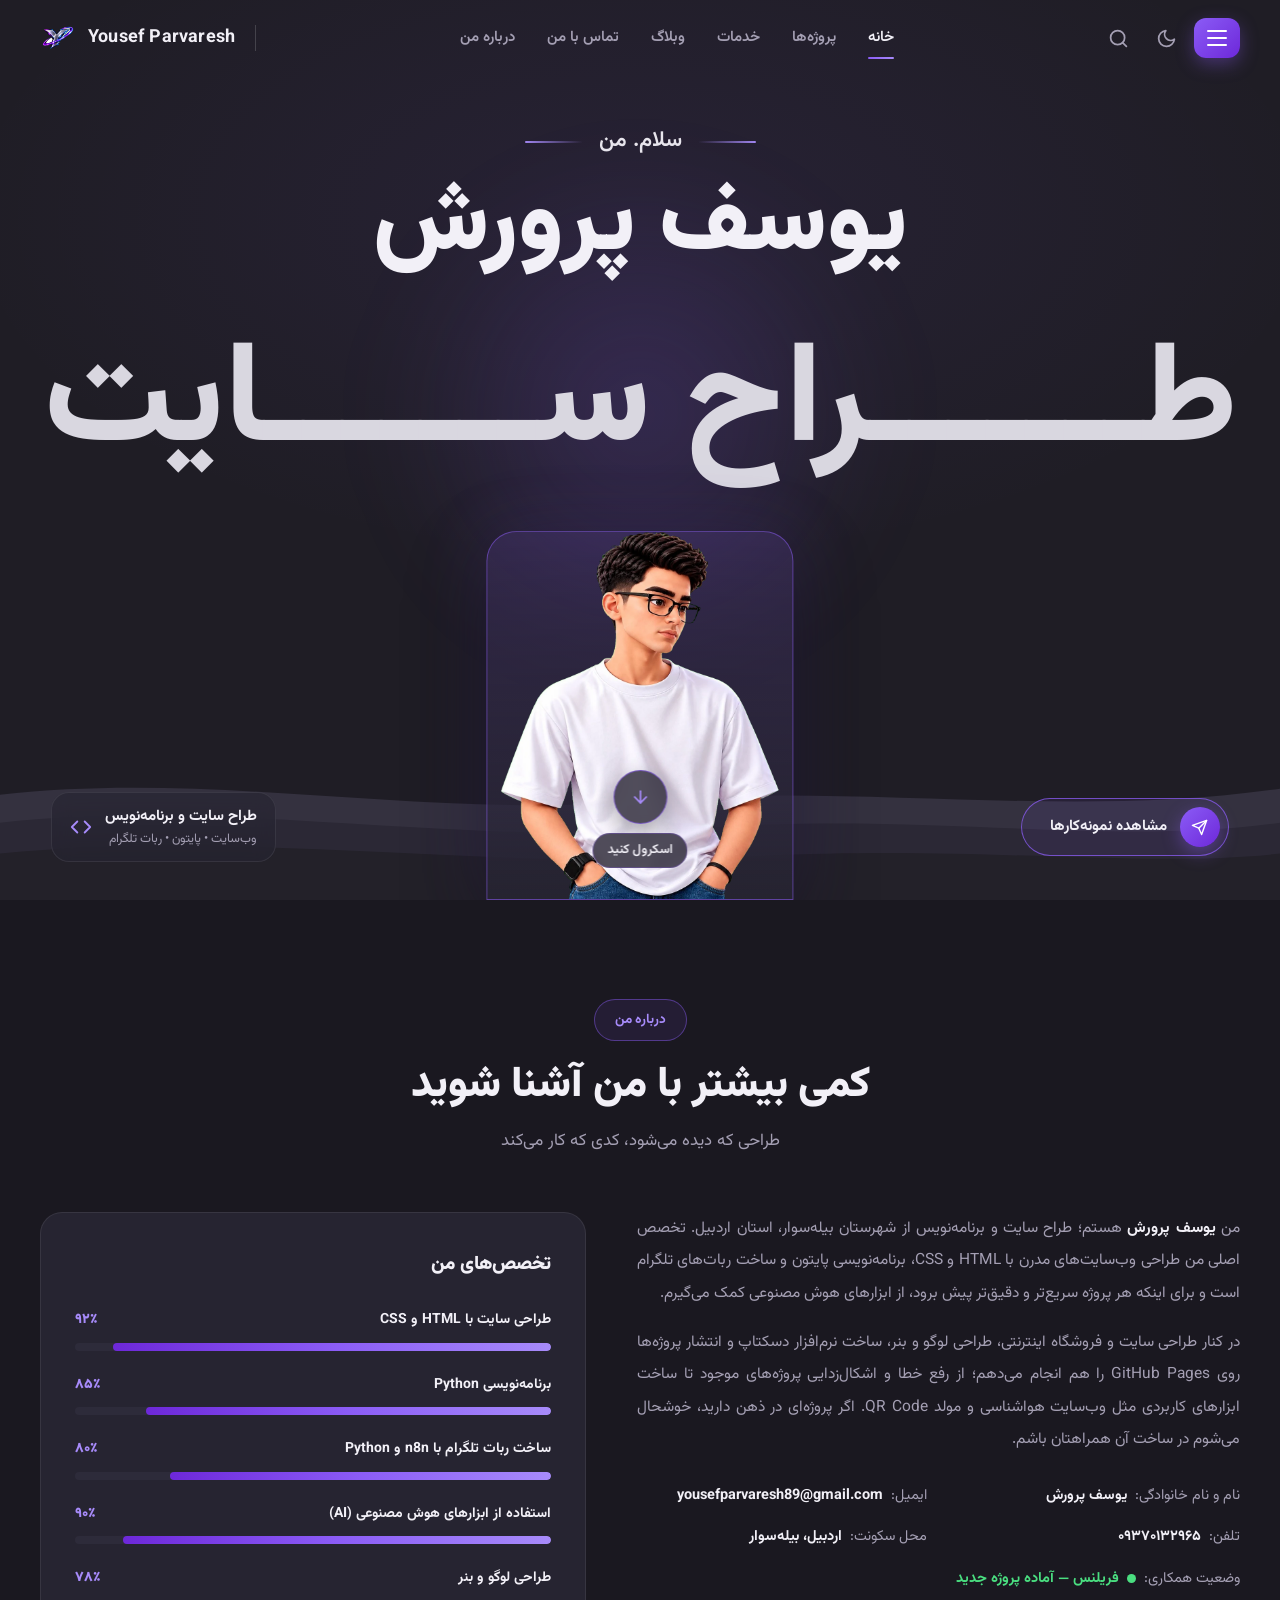
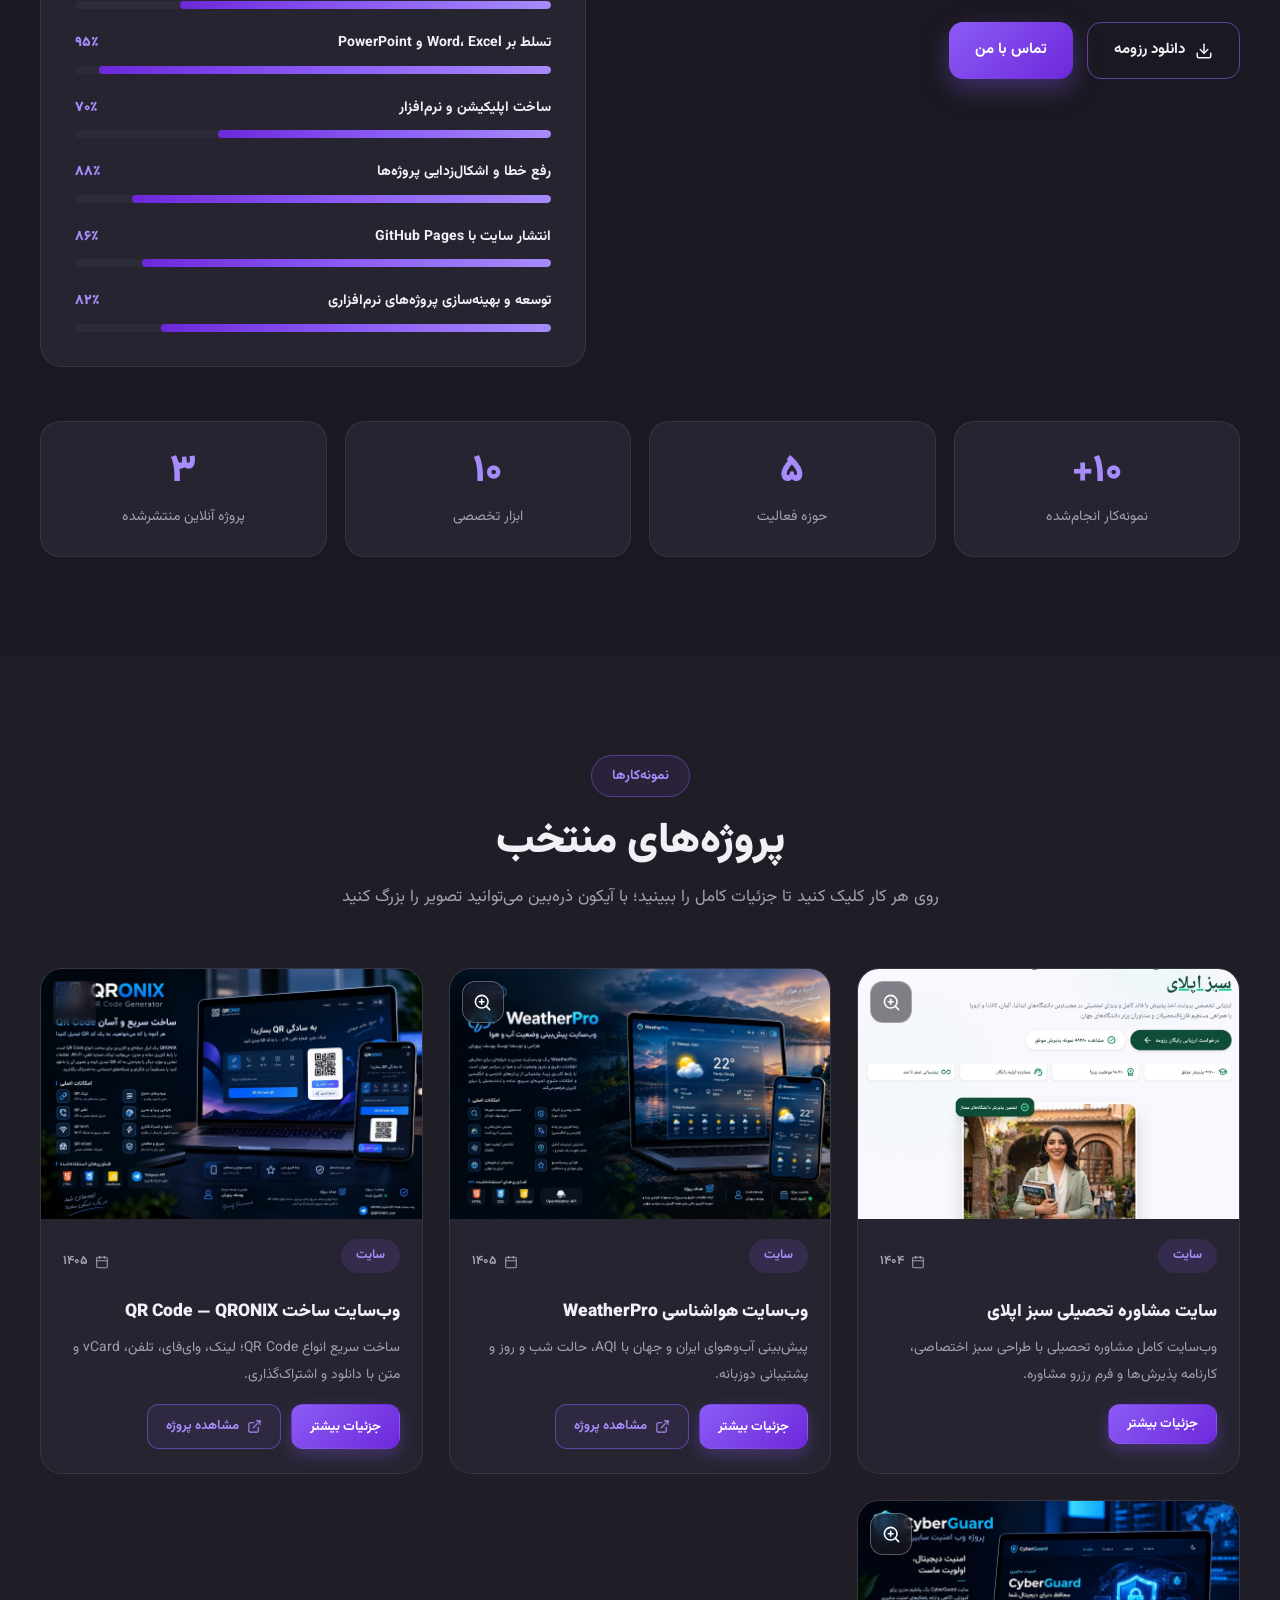
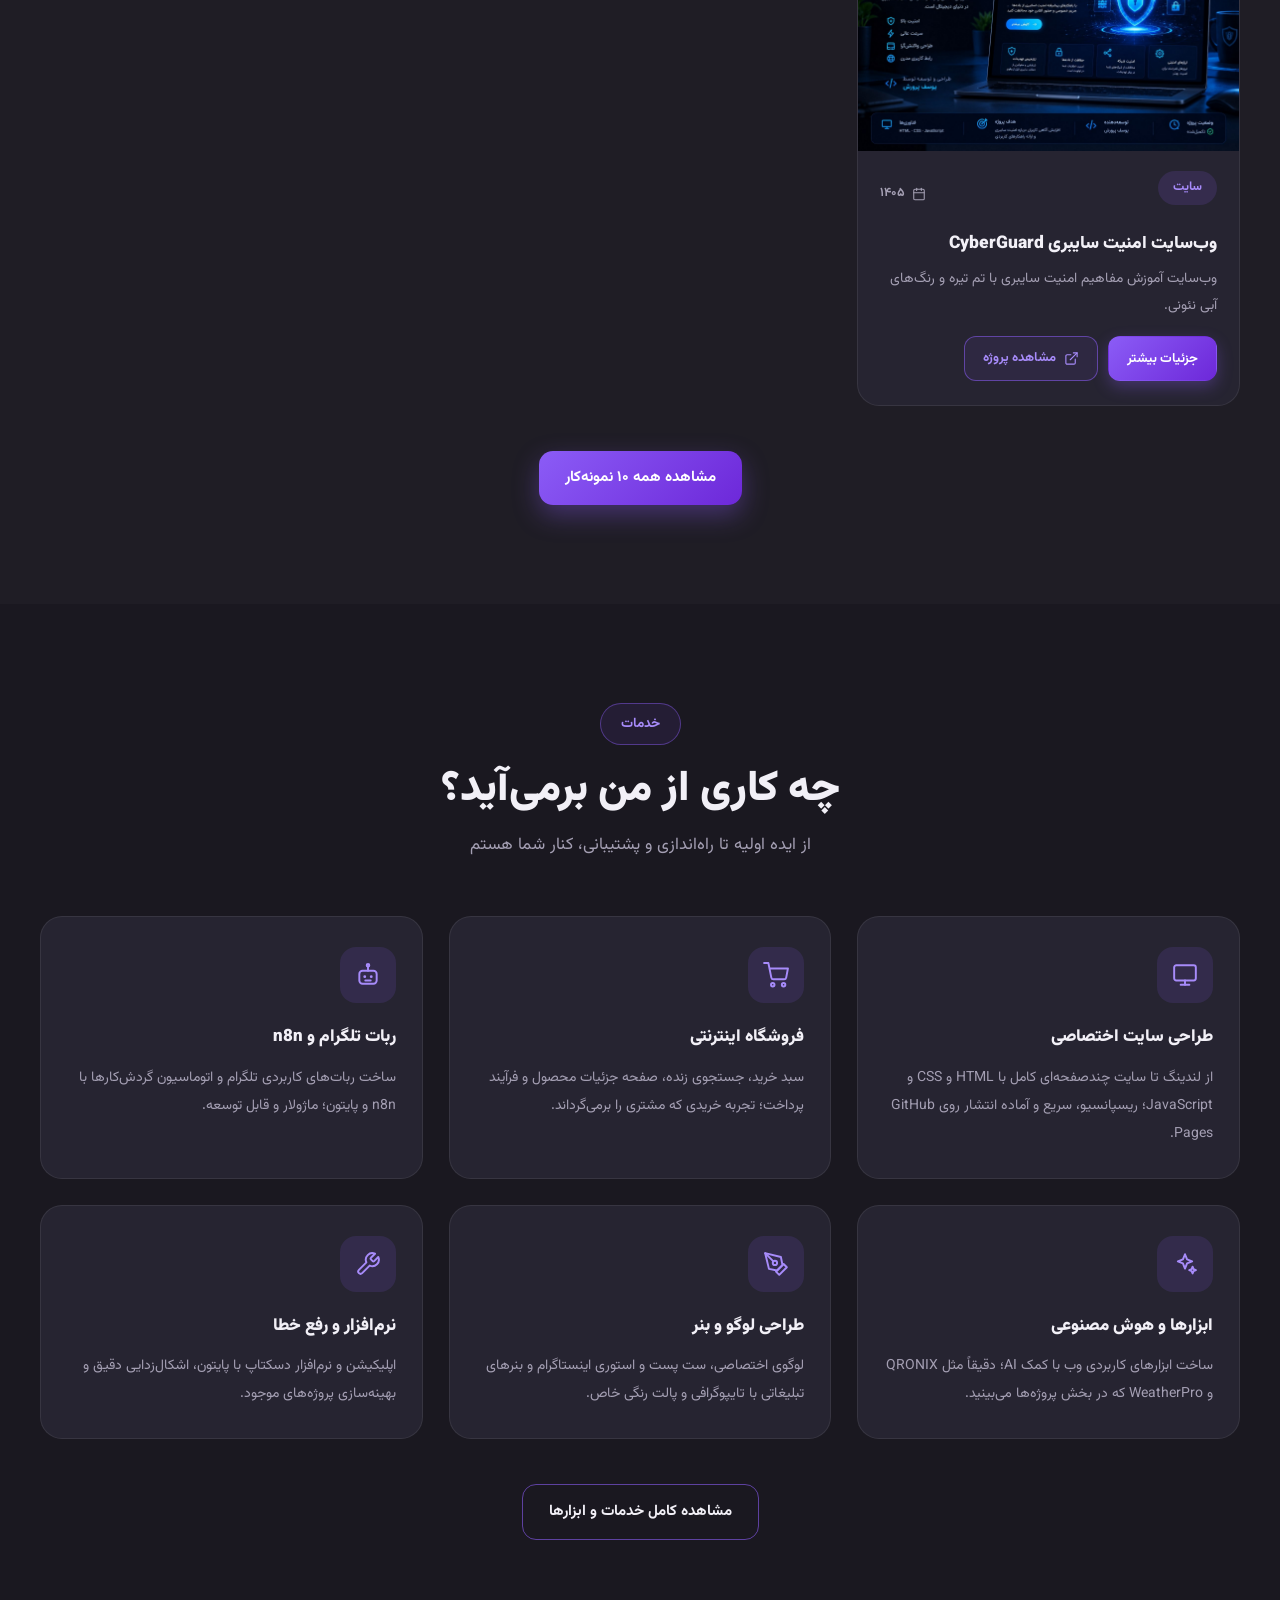
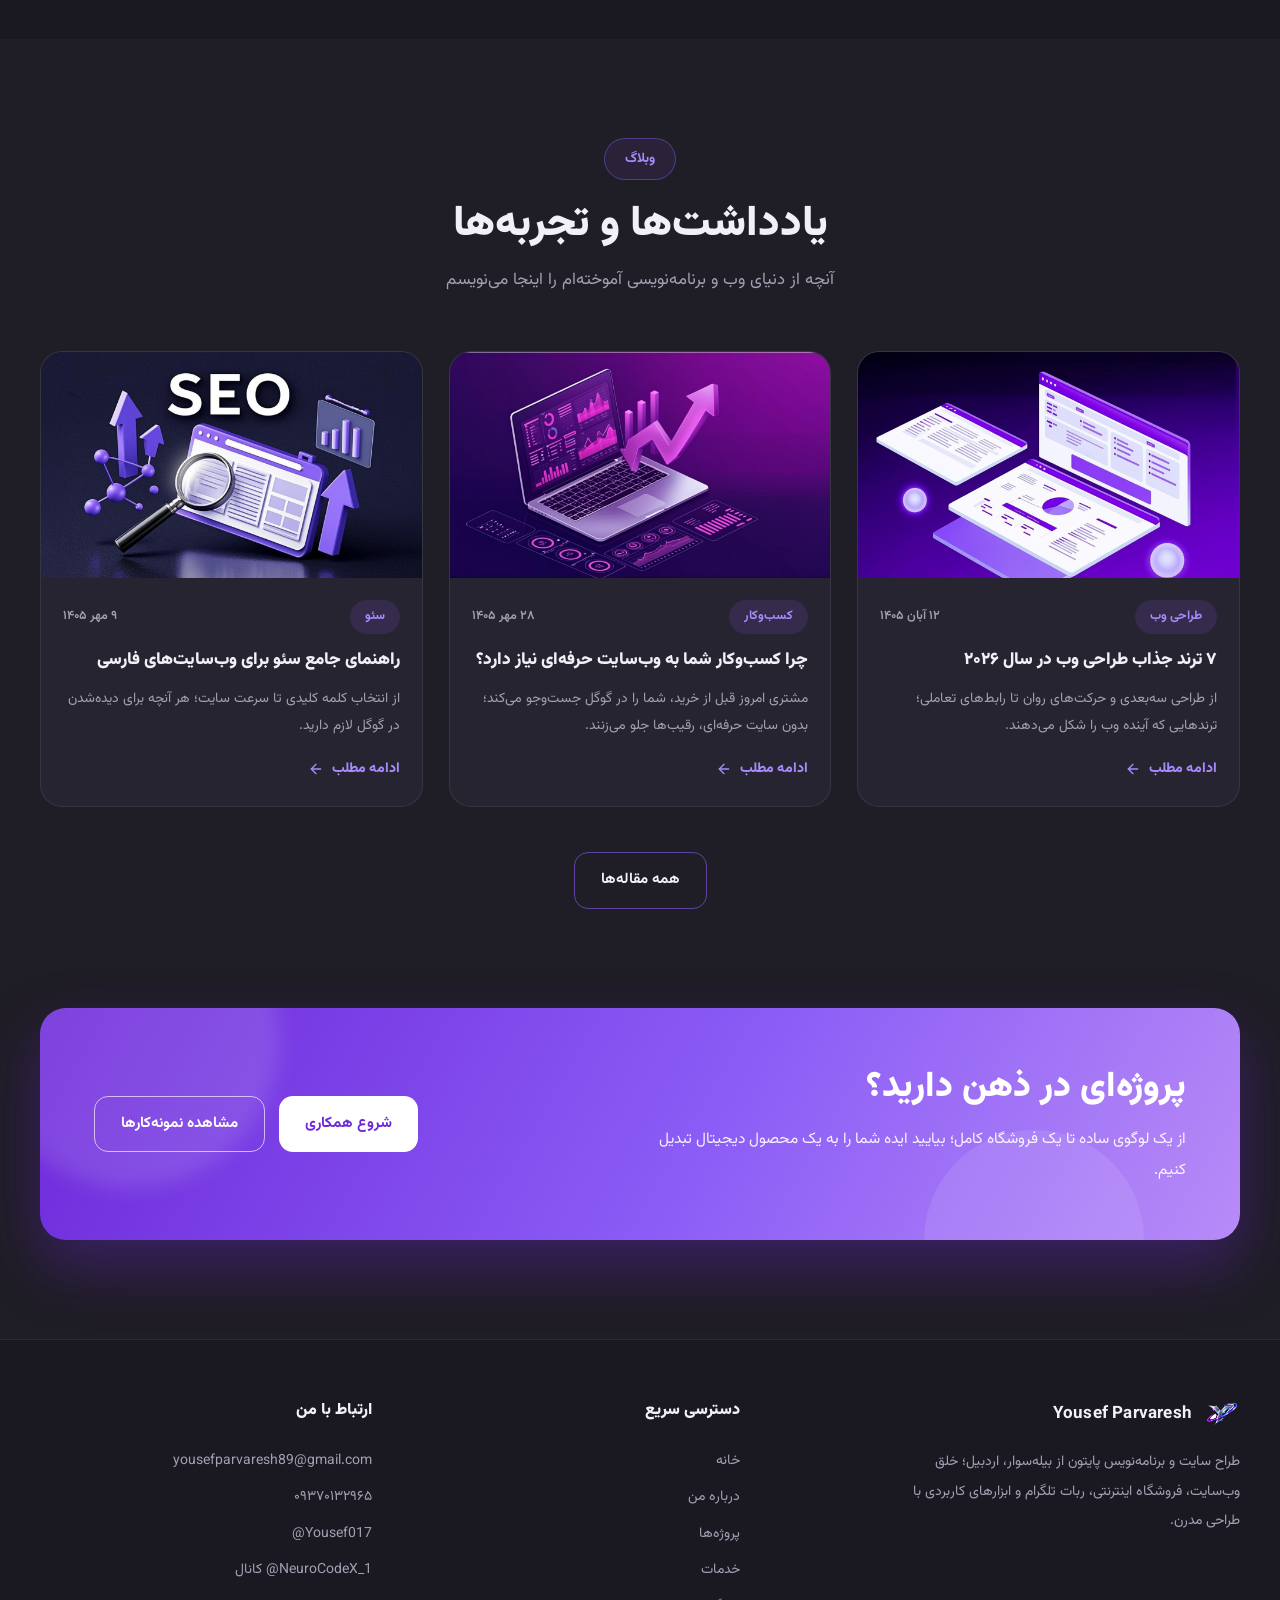
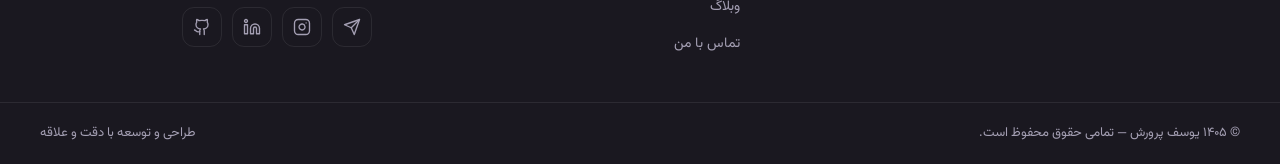
==== commit 7ef26d3e: "Add files via upload" ====
--- a/index.html
+++ b/index.html
@@ -1,1069 +1,525 @@
 <!DOCTYPE html>
-<html lang="fa" dir="rtl" data-theme="light">
+<html lang="fa" dir="rtl" data-theme="dark">
 <head>
-<meta charset="UTF-8">
-<meta name="viewport" content="width=device-width, initial-scale=1.0">
-<title>یوسف پرورش | توسعه‌دهنده و طراح</title>
-<meta name="description" content="Yousef Parvaresh — Personal Website | سایت شخصی یوسف پرورش">
-<link rel="icon" href="data:image/svg+xml,%3Csvg xmlns='http://www.w3.org/2000/svg' viewBox='0 0 100 100'%3E%3Crect width='100' height='100' rx='24' fill='%23242830'/%3E%3Ctext x='50' y='72' font-size='56' text-anchor='middle' fill='white' font-family='sans-serif' font-weight='bold'%3EY%3C/text%3E%3C/svg%3E">
-<meta name="google-site-verification" content="0h8lvghSqkaD5cFnsIE2p06StlPI16KkhF1a96809Cw" />
-<style>
-[data-theme="light"]{
-  --bg:#f4f5f7; --bg2:#ffffff; --card:#ffffff; --card2:#eceef1;
-  --border:#e3e6ea; --text:#1a1d23; --muted:#6b7280;
-  --acc:#242830; --on-acc:#ffffff; --acc-soft:rgba(36,40,48,.06);
-  --grad:linear-gradient(120deg,#3a3f48,#14161b,#3a3f48);
-  --nav-bg:rgba(244,245,247,.88); --grid:rgba(20,24,32,.05);
-  --orb:#c7ccd4; --hover-b:rgba(36,40,48,.45);
-  --shadow:0 22px 44px -22px rgba(20,24,32,.28);
-}
-[data-theme="dark"]{
-  --bg:#0f1114; --bg2:#16181d; --card:#191c22; --card2:#22262e;
-  --border:#2a2f38; --text:#eef0f3; --muted:#98a0ac;
-  --acc:#e8eaee; --on-acc:#14161a; --acc-soft:rgba(232,234,238,.07);
-  --grad:linear-gradient(120deg,#f2f4f7,#aab1bd,#f2f4f7);
-  --nav-bg:rgba(15,17,20,.88); --grid:rgba(255,255,255,.045);
-  --orb:#2e3542; --hover-b:rgba(232,234,238,.5);
-  --shadow:0 22px 44px -18px rgba(0,0,0,.65);
-}
-*{margin:0;padding:0;box-sizing:border-box}
-html{scroll-behavior:smooth}
-body{font-family:'Vazirmatn','Segoe UI',Tahoma,sans-serif;background:var(--bg);color:var(--text);overflow-x:hidden;transition:background .4s,color .4s}
-html[lang="en"] body{font-family:'Inter','Segoe UI',system-ui,Arial,sans-serif}
-button{font-family:inherit;cursor:pointer}
-::selection{background:var(--acc);color:var(--on-acc)}
-::-webkit-scrollbar{width:9px}
-::-webkit-scrollbar-track{background:var(--bg)}
-::-webkit-scrollbar-thumb{background:var(--card2);border-radius:9px}
-
-/* لودر — حلقه چرخان + مونوگرام + نوار (CSS خالص، همیشه بسته می‌شه) */
-#loader{position:fixed;top:0;right:0;bottom:0;left:0;z-index:999;background:var(--bg);display:grid;place-items:center;pointer-events:none;animation:loaderOut .6s ease 1.4s forwards}
-@keyframes loaderOut{to{opacity:0;visibility:hidden}}
-.l-wrap{text-align:center}
-.l-mark{position:relative;width:96px;height:96px;margin:0 auto 18px}
-.l-ring{position:absolute;top:0;right:0;bottom:0;left:0;border-radius:50%;border:4px solid var(--card2);border-top-color:var(--acc);animation:lspin .9s linear infinite}
-@keyframes lspin{to{transform:rotate(360deg)}}
-.l-letter{position:absolute;top:0;right:0;bottom:0;left:0;display:grid;place-items:center;font-size:2.1rem;font-weight:900}
-.l-name{font-weight:900;font-size:1.2rem}
-.l-bar{width:140px;height:4px;border-radius:99px;background:var(--card2);margin:14px auto 0;overflow:hidden}
-.l-bar i{display:block;height:100%;width:45%;border-radius:99px;background:var(--acc);animation:lbar 1.1s ease-in-out infinite}
-@keyframes lbar{0%{transform:translateX(160%)}100%{transform:translateX(-260%)}}
-
-body::before{content:'';position:fixed;top:0;right:0;bottom:0;left:0;background-image:linear-gradient(var(--grid) 1px,transparent 1px),linear-gradient(90deg,var(--grid) 1px,transparent 1px);background-size:44px 44px;-webkit-mask-image:radial-gradient(ellipse at 50% 0%,#000 0%,transparent 70%);mask-image:radial-gradient(ellipse at 50% 0%,#000 0%,transparent 70%);pointer-events:none;z-index:0}
-.orb{position:fixed;border-radius:50%;filter:blur(110px);background:var(--orb);opacity:.3;z-index:0;pointer-events:none}
-.orb1{width:420px;height:420px;top:-140px;left:-140px;animation:drift 14s ease-in-out infinite}
-.orb2{width:380px;height:380px;bottom:-160px;right:-120px;animation:drift 16s ease-in-out infinite reverse}
-@keyframes drift{0%,100%{transform:translate(0,0)}50%{transform:translate(40px,30px)}}
-.container{max-width:1150px;margin:0 auto;padding:0 22px;position:relative;z-index:1}
-main{position:relative;z-index:1}
-.grad{background:var(--grad);background-size:200% auto;-webkit-background-clip:text;background-clip:text;color:transparent;animation:shine 7s linear infinite}
-@keyframes shine{to{background-position:200% center}}
-
-header{position:fixed;top:0;right:0;left:0;z-index:100;transition:.3s}
-header.scrolled{background:var(--nav-bg);-webkit-backdrop-filter:blur(14px);backdrop-filter:blur(14px);border-bottom:1px solid var(--border)}
-.nav{display:flex;align-items:center;justify-content:space-between;height:72px;gap:10px}
-.logo{font-weight:900;font-size:1.3rem;color:var(--text);text-decoration:none;white-space:nowrap}
-.logo b{color:var(--muted);font-weight:900}
-.nav-links{display:flex;gap:4px;list-style:none}
-.nav-links a{position:relative;padding:9px 13px;border-radius:10px;color:var(--muted);text-decoration:none;font-weight:500;font-size:.9rem;transition:.3s;white-space:nowrap}
-.nav-links a:hover{color:var(--text)}
-.nav-links a.active{color:var(--text);font-weight:700}
-.nav-links a.active::after{content:'';position:absolute;bottom:3px;right:13px;left:13px;height:2.5px;border-radius:3px;background:var(--acc)}
-.nav-actions{display:flex;gap:8px;align-items:center}
-.nav-btn{height:40px;min-width:40px;border-radius:12px;border:1px solid var(--border);background:var(--card);color:var(--text);font-size:1rem;display:grid;place-items:center;transition:.3s;padding:0 10px;font-weight:800}
-.nav-btn:hover{border-color:var(--acc)}
-.burger{display:none;font-size:1.15rem}
-
-.page{display:none;min-height:100vh;padding:120px 0 80px}
-.page.active{display:block;animation:pageIn .5s ease}
-@keyframes pageIn{from{opacity:0;transform:translateY(18px)}to{opacity:1;transform:none}}
-.sec-head{margin-bottom:38px}
-.kicker{display:inline-block;background:var(--acc-soft);border:1px solid var(--border);padding:6px 16px;border-radius:99px;font-weight:700;font-size:.85rem}
-.sec-title{font-size:clamp(1.6rem,3.4vw,2.3rem);font-weight:900;margin-top:14px}
-.sec-desc{color:var(--muted);margin-top:10px;max-width:580px;line-height:2}
-.reveal{opacity:0;transform:translateY(26px);transition:opacity .7s ease,transform .7s ease}
-.reveal.in{opacity:1;transform:none}
-/* بخش‌های درباره من و سابقه داخل صفحه خانه */
-.home-sec{border-top:1px solid var(--border);margin-top:80px;padding-top:70px}
-html[dir="ltr"] .home-sec{padding-top:70px}
-
-.hero{min-height:100vh;display:flex;flex-direction:column;justify-content:center;padding-top:110px}
-.hero-grid{display:grid;grid-template-columns:1.1fr .9fr;gap:46px;align-items:center}
-.welcome{display:inline-flex;align-items:center;gap:8px;background:var(--card);border:1px solid var(--border);padding:9px 18px;border-radius:99px;font-size:.9rem;color:var(--muted);font-weight:600}
-.hero h1{font-size:clamp(2.1rem,5.4vw,3.6rem);font-weight:900;line-height:1.35;margin:20px 0 10px}
-.type-wrap{font-size:clamp(1.05rem,2.4vw,1.45rem);font-weight:700;min-height:2em}
-#typed{color:var(--muted);font-weight:800}
-.cursor{display:inline-block;width:3px;height:1.05em;background:var(--acc);margin-inline-start:5px;vertical-align:-.15em;animation:blink 1s steps(1) infinite}
-@keyframes blink{50%{opacity:0}}
-.lead{color:var(--muted);line-height:2.1;margin:14px 0 28px;max-width:520px}
-.btns{display:flex;gap:14px;flex-wrap:wrap}
-.btn{display:inline-flex;align-items:center;gap:10px;padding:13px 27px;border-radius:14px;font-weight:700;font-size:.95rem;border:none;transition:.3s;text-decoration:none}
-.btn.primary{background:var(--grad);background-size:200% auto;color:var(--on-acc);box-shadow:var(--shadow)}
-.btn.primary:hover{transform:translateY(-3px);background-position:100% center}
-.btn.ghost{background:var(--card);border:1px solid var(--border);color:var(--text)}
-.btn.ghost:hover{border-color:var(--acc);transform:translateY(-3px)}
-.socials{display:flex;gap:12px;margin-top:28px;flex-wrap:wrap}
-.socials a{width:44px;height:44px;border-radius:12px;display:grid;place-items:center;background:var(--card);border:1px solid var(--border);color:var(--muted);transition:.3s}
-.socials a:hover{color:var(--on-acc);background:var(--acc);border-color:transparent;transform:translateY(-4px)}
-.socials svg{width:20px;height:20px;fill:currentColor}
-
-.avatar-wrap{position:relative;display:grid;place-items:center}
-#badges{position:absolute;top:0;right:0;bottom:0;left:0;pointer-events:none}
-.avatar{width:min(320px,68vw);aspect-ratio:1;border-radius:50%;position:relative;display:grid;place-items:center;background:radial-gradient(circle at 30% 25%,var(--card2),var(--card));border:1px solid var(--border);overflow:visible}
-.avatar::before{content:'';position:absolute;top:-14px;right:-14px;bottom:-14px;left:-14px;border-radius:50%;border:2px dashed var(--border);animation:spin 26s linear infinite}
-@keyframes spin{to{transform:rotate(360deg)}}
-.avatar img{position:absolute;top:6%;right:6%;width:88%;height:88%;border-radius:50%;object-fit:cover}
-.initial{font-size:clamp(5rem,13vw,7.5rem);font-weight:900}
-.badge{position:absolute;display:flex;align-items:center;gap:9px;background:var(--card);border:1px solid var(--border);padding:10px 15px;border-radius:14px;font-size:.85rem;font-weight:700;box-shadow:var(--shadow);animation:bob 5s ease-in-out infinite}
-.badge small{display:block;color:var(--muted);font-weight:500;font-size:.7rem}
-.badge .ico{font-size:1.35rem}
-.b1{top:6%;right:-4%}
-.b2{bottom:12%;left:-8%;animation-delay:1.2s}
-.b3{bottom:-3%;right:10%;animation-delay:2.2s}
-@keyframes bob{0%,100%{transform:translateY(0)}50%{transform:translateY(-12px)}}
-.stats{display:grid;grid-template-columns:repeat(auto-fit,minmax(160px,1fr));gap:16px;margin-top:70px}
-.stat{background:var(--card);border:1px solid var(--border);border-radius:18px;padding:22px;text-align:center;transition:.3s}
-.stat:hover{transform:translateY(-5px);border-color:var(--hover-b);box-shadow:var(--shadow)}
-.stat .num{font-size:1.9rem;font-weight:900}
-.stat .lbl{color:var(--muted);font-size:.87rem;margin-top:4px}
-
-.about-grid{display:grid;grid-template-columns:1.2fr .8fr;gap:34px;align-items:start}
-.about-text p{color:var(--muted);line-height:2.2;margin-bottom:16px;text-align:justify}
-.about-text p b{color:var(--text)}
-.why{display:grid;grid-template-columns:repeat(2,1fr);gap:14px;margin-top:26px}
-.why .item{background:var(--card);border:1px solid var(--border);border-radius:16px;padding:18px;display:flex;gap:12px;align-items:flex-start;transition:.3s}
-.why .item:hover{transform:translateY(-4px);border-color:var(--hover-b)}
-.item .ico{font-size:1.5rem}
-.item h4{font-size:.93rem;margin-bottom:4px}
-.item p{font-size:.8rem;color:var(--muted);line-height:1.8}
-.info-card{background:var(--card);border:1px solid var(--border);border-radius:20px;padding:26px;position:sticky;top:100px}
-.info-card h3{margin-bottom:14px;font-size:1.08rem;font-weight:800}
-.info-row{display:flex;justify-content:space-between;gap:12px;padding:13px 0;border-bottom:1px dashed var(--border);font-size:.9rem;flex-wrap:wrap}
-.info-row:last-child{border:none}
-.info-row .k{color:var(--muted)}
-.info-row .v{font-weight:700}
-
-.filters{display:flex;gap:10px;flex-wrap:wrap;margin-bottom:30px}
-.filter-btn{padding:9px 20px;border-radius:99px;background:var(--card);border:1px solid var(--border);color:var(--muted);font-size:.87rem;font-weight:600;transition:.3s}
-.filter-btn:hover{color:var(--text)}
-.filter-btn.active{background:var(--acc);color:var(--on-acc);border-color:transparent}
-.p-grid{display:grid;grid-template-columns:repeat(auto-fill,minmax(300px,1fr));gap:22px}
-.p-card{background:var(--card);border:1px solid var(--border);border-radius:20px;overflow:hidden;cursor:pointer;transition:.35s;animation:cardIn .5s ease both}
-@keyframes cardIn{from{opacity:0;transform:translateY(20px)}to{opacity:1;transform:none}}
-.p-card:hover{transform:translateY(-8px);border-color:var(--hover-b);box-shadow:var(--shadow)}
-.p-media{height:230px;display:grid;place-items:center;position:relative;overflow:hidden;background:var(--card2)}
-.p-media .icon{font-size:3.4rem;filter:drop-shadow(0 10px 18px rgba(0,0,0,.22));transition:.4s;z-index:1}
-.p-card:hover .icon{transform:scale(1.12) rotate(-5deg)}
-.p-media img{position:absolute;top:0;right:0;width:100%;height:100%;object-fit:contain;z-index:2}
-.g-badge{position:absolute;top:12px;inset-inline-start:12px;z-index:3;background:rgba(10,12,16,.55);color:#fff;font-size:.72rem;font-weight:700;padding:4px 11px;border-radius:99px;-webkit-backdrop-filter:blur(4px);backdrop-filter:blur(4px)}
-.p-body{padding:20px}
-.p-cat{font-size:.74rem;font-weight:700;background:var(--acc-soft);padding:4px 13px;border-radius:99px;display:inline-block;margin-bottom:10px}
-.p-title{font-size:1.05rem;font-weight:800;margin-bottom:8px}
-.p-desc{font-size:.86rem;color:var(--muted);line-height:1.9;display:-webkit-box;-webkit-line-clamp:2;-webkit-box-orient:vertical;overflow:hidden}
-.p-foot{display:flex;justify-content:space-between;align-items:center;margin-top:16px;padding-top:14px;border-top:1px dashed var(--border)}
-.p-year{color:var(--muted);font-size:.82rem}
-.p-more{font-size:.85rem;font-weight:700}
-.p-empty{grid-column:1/-1;text-align:center;padding:56px 20px;color:var(--muted);background:var(--card);border:1.5px dashed var(--border);border-radius:20px;font-weight:600;line-height:2}
-
-.modal{position:fixed;top:0;right:0;bottom:0;left:0;z-index:200;display:none;align-items:center;justify-content:center;padding:20px}
-.modal.open{display:flex}
-.modal-bg{position:absolute;top:0;right:0;bottom:0;left:0;background:rgba(10,12,16,.7);-webkit-backdrop-filter:blur(8px);backdrop-filter:blur(8px)}
-.modal-card{position:relative;background:var(--bg2);border:1px solid var(--border);border-radius:24px;max-width:680px;width:100%;max-height:88vh;overflow-y:auto;animation:pop .35s ease}
-@keyframes pop{from{opacity:0;transform:scale(.94) translateY(14px)}to{opacity:1;transform:none}}
-.modal-hero{height:clamp(240px,46vh,420px);display:grid;place-items:center;position:relative;overflow:hidden;background:var(--card2);touch-action:pan-y}
-.modal-hero .icon{font-size:4rem;filter:drop-shadow(0 12px 20px rgba(0,0,0,.25));position:relative;z-index:1}
-.m-slides{position:absolute;top:0;right:0;bottom:0;left:0;z-index:2}
-.m-slides img{position:absolute;top:0;right:0;width:100%;height:100%;object-fit:contain;opacity:0;transition:opacity .45s ease}
-.m-slides img.on{opacity:1}
-.g-arrow{position:absolute;top:50%;transform:translateY(-50%);width:42px;height:42px;border-radius:50%;border:1px solid rgba(255,255,255,.28);background:rgba(10,12,16,.4);color:#fff;font-size:1.05rem;line-height:1;z-index:4;display:grid;place-items:center;-webkit-backdrop-filter:blur(6px);backdrop-filter:blur(6px);transition:background .3s}
-.g-arrow:hover{background:rgba(10,12,16,.68)}
-html[dir="rtl"] .g-prev,html[dir="rtl"] .g-next{transform:translateY(-50%) rotate(180deg)}
-.g-prev{inset-inline-start:14px}
-.g-next{inset-inline-end:14px}
-.g-dots{position:absolute;bottom:13px;right:0;left:0;display:flex;justify-content:center;gap:7px;z-index:4}
-.g-dot{width:8px;height:8px;border-radius:50%;border:none;background:rgba(255,255,255,.5);padding:0;transition:.3s}
-.g-dot.on{background:#fff;transform:scale(1.3)}
-.g-count{position:absolute;top:15px;inset-inline-end:66px;z-index:4;background:rgba(10,12,16,.5);color:#fff;font-size:.74rem;font-weight:700;padding:4px 12px;border-radius:99px;-webkit-backdrop-filter:blur(6px);backdrop-filter:blur(6px);direction:ltr}
-.modal-close{position:absolute;top:16px;left:16px;width:38px;height:38px;border-radius:12px;border:1px solid rgba(255,255,255,.3);background:rgba(0,0,0,.3);color:#fff;font-size:1.1rem;display:grid;place-items:center;-webkit-backdrop-filter:blur(6px);backdrop-filter:blur(6px);transition:.3s;z-index:5}
-.modal-close:hover{transform:rotate(90deg)}
-.modal-body{padding:26px 28px 30px}
-.m-meta{display:flex;gap:10px;flex-wrap:wrap;margin:10px 0 16px}
-.m-chip{font-size:.78rem;background:var(--card);border:1px solid var(--border);padding:5px 14px;border-radius:99px;color:var(--muted)}
-.modal-body h3{font-size:1.4rem;font-weight:900}
-.modal-body>p{color:var(--muted);line-height:2.1;margin:14px 0 18px;font-size:.93rem}
-.m-feats{list-style:none;margin-bottom:20px}
-.m-feats li{padding:10px 0;border-bottom:1px dashed var(--border);display:flex;gap:10px;font-size:.9rem}
-.m-feats li::before{content:'✓';font-weight:900}
-.m-tech{display:flex;gap:8px;flex-wrap:wrap}
-.m-tech span{font-size:.78rem;font-weight:700;background:var(--acc-soft);border:1px solid var(--border);padding:5px 13px;border-radius:8px}
-.m-nav{display:flex;justify-content:space-between;align-items:center;margin-top:24px;padding-top:18px;border-top:1px dashed var(--border);gap:10px;flex-wrap:wrap}
-.m-nav button{background:var(--card);border:1px solid var(--border);color:var(--text);padding:10px 18px;border-radius:12px;font-size:.84rem;font-weight:700;transition:.3s}
-.m-nav button:hover{border-color:var(--acc)}
-#mOrder{background:var(--acc);color:var(--on-acc);border-color:transparent}
-#mOrder:hover{opacity:.85}
-
-.skills-grid{display:grid;grid-template-columns:repeat(auto-fit,minmax(400px,1fr));gap:16px 22px}
-.skill-card{background:var(--card);border:1px solid var(--border);border-radius:16px;padding:20px;transition:.3s}
-.skill-card:hover{transform:translateY(-4px);border-color:var(--hover-b)}
-.skill-top{display:flex;justify-content:space-between;align-items:center;margin-bottom:12px;gap:10px}
-.skill-name{font-weight:700;font-size:.92rem;display:flex;gap:10px;align-items:center}
-.skill-name .ico{font-size:1.25rem}
-.skill-pct{font-weight:800;font-size:.85rem}
-.bar{height:9px;background:var(--card2);border-radius:99px;overflow:hidden}
-.bar i{display:block;height:100%;width:0;background:var(--acc);border-radius:99px;transition:width 1.2s cubic-bezier(.22,1,.36,1)}
-.tools{margin-top:44px}
-.tools h3{font-size:1.15rem;font-weight:800;margin-bottom:18px}
-.chips{display:flex;flex-wrap:wrap;gap:12px}
-.t-chip{display:inline-flex;align-items:center;gap:8px;background:var(--card);border:1px solid var(--border);padding:10px 18px;border-radius:12px;font-size:.87rem;font-weight:600;transition:.3s}
-.t-chip:hover{transform:translateY(-4px);border-color:var(--acc)}
-.t-chip .ico{font-size:1.1rem}
-
-.timeline{position:relative;max-width:760px;margin:0 auto;padding-right:40px}
-html[dir="ltr"] .timeline{padding-right:0;padding-left:40px}
-.timeline::before{content:'';position:absolute;right:11px;top:6px;bottom:6px;width:2px;background:linear-gradient(180deg,var(--acc),transparent)}
-html[dir="ltr"] .timeline::before{right:auto;left:11px}
-.t-item{position:relative;margin-bottom:30px}
-.t-item::before{content:'';position:absolute;right:-38px;top:22px;width:16px;height:16px;border-radius:50%;background:var(--bg);border:3px solid var(--acc);box-shadow:0 0 0 5px var(--acc-soft)}
-html[dir="ltr"] .t-item::before{right:auto;left:-38px}
-.t-date{display:inline-block;font-size:.78rem;font-weight:800;background:var(--acc-soft);padding:4px 14px;border-radius:99px;margin-bottom:10px}
-.t-card{background:var(--card);border:1px solid var(--border);border-radius:16px;padding:20px 22px;transition:.3s}
-.t-card:hover{transform:translateY(-4px);border-color:var(--hover-b)}
-.t-card h4{font-size:1.02rem;font-weight:800;margin-bottom:8px}
-.t-card p{color:var(--muted);font-size:.88rem;line-height:1.95}
-
-.contact-grid{display:grid;grid-template-columns:repeat(auto-fit,minmax(240px,1fr));gap:20px;margin-bottom:34px}
-.c-card{display:block;background:var(--card);border:1px solid var(--border);border-radius:20px;padding:30px 24px;text-align:center;transition:.35s;color:var(--text);text-decoration:none;position:relative;overflow:hidden}
-.c-card::before{content:'';position:absolute;top:0;right:0;left:0;height:3px;background:var(--acc);opacity:0;transition:.3s}
-.c-card:hover{transform:translateY(-8px);border-color:var(--hover-b);box-shadow:var(--shadow)}
-.c-card:hover::before{opacity:1}
-.c-ico{width:64px;height:64px;margin:0 auto 16px;border-radius:18px;display:grid;place-items:center;background:var(--acc-soft)}
-.c-ico svg{width:28px;height:28px;fill:currentColor}
-.c-card h4{font-size:1.05rem;margin-bottom:6px}
-.c-val{color:var(--muted);font-size:.95rem;direction:ltr;unicode-bidi:embed;display:inline-block;font-weight:600}
-.c-hint{margin-top:12px;font-size:.78rem;font-weight:700}
-.copy-btn{margin-top:12px;background:var(--card2);border:1px solid var(--border);color:var(--muted);padding:7px 18px;border-radius:10px;font-size:.78rem;font-weight:700;transition:.3s}
-.copy-btn:hover{color:var(--text);border-color:var(--acc)}
-.cta{background:var(--card);border:1px solid var(--border);border-radius:24px;padding:42px 30px;text-align:center}
-.cta h3{font-size:clamp(1.3rem,3vw,1.8rem);font-weight:900;margin-bottom:10px}
-.cta p{color:var(--muted);margin-bottom:24px;line-height:2;max-width:640px;margin-inline:auto}
-
-footer{border-top:1px solid var(--border);padding:30px 0;position:relative;z-index:1}
-.f-grid{display:flex;justify-content:space-between;align-items:center;gap:16px;flex-wrap:wrap}
-.f-links{display:flex;gap:18px;flex-wrap:wrap}
-.f-links a{color:var(--muted);text-decoration:none;font-size:.85rem;transition:.3s}
-.f-links a:hover{color:var(--text)}
-.f-copy{color:var(--muted);font-size:.85rem}
-.f-copy b{color:var(--text)}
-.toast{position:fixed;bottom:26px;left:50%;transform:translate(-50%,120px);background:var(--card);border:1px solid var(--border);padding:13px 24px;border-radius:14px;font-size:.88rem;font-weight:600;z-index:300;transition:.4s;box-shadow:var(--shadow);opacity:0}
-.toast.show{transform:translate(-50%,0);opacity:1}
-.top-btn{position:fixed;bottom:26px;left:26px;width:46px;height:46px;border-radius:14px;background:var(--acc);color:var(--on-acc);border:none;font-size:1.15rem;z-index:150;opacity:0;pointer-events:none;transition:.35s;transform:translateY(10px)}
-.top-btn.show{opacity:1;pointer-events:auto;transform:none}
-
-@media(max-width:920px){
-  .burger{display:grid}
-  .nav-links{position:fixed;top:72px;right:0;left:0;flex-direction:column;background:var(--nav-bg);-webkit-backdrop-filter:blur(16px);backdrop-filter:blur(16px);border-bottom:1px solid var(--border);padding:14px 22px 22px;gap:4px;transform:translateY(-12px);transition:.35s;opacity:0;visibility:hidden}
-  .nav-links.open{transform:none;opacity:1;visibility:visible}
-  .hero-grid{grid-template-columns:1fr;text-align:center}
-  .lead{margin-inline:auto}
-  .btns,.socials{justify-content:center}
-  .about-grid{grid-template-columns:1fr}
-  .info-card{position:static}
-  .skills-grid{grid-template-columns:1fr}
-}
-@media(max-width:560px){
-  .why{grid-template-columns:1fr}
-  .badge{transform:scale(.85)}
-  .b1{right:0}.b2{left:0}
-  .b3{display:none}
-  .cta{padding:30px 20px}
-  .m-nav{justify-content:center}
-  .home-sec{margin-top:60px;padding-top:50px}
-  .g-arrow{width:36px;height:36px}
-  .modal-body{padding:22px 20px 26px}
-}
-</style>
+  <meta charset="UTF-8">
+  <meta name="viewport" content="width=device-width, initial-scale=1.0">
+  <title>یوسف پرورش | طراح سایت و برنامه‌نویس پایتون</title>
+  <meta name="description" content="وب‌سایت شخصی یوسف پرورش — طراح سایت و برنامه‌نویس پایتون از اردبیل. طراحی وب‌سایت، فروشگاه اینترنتی، ربات تلگرام، لوگو و بنر.">
+  <meta name="theme-color" content="#1f1d25">
+  <link rel="icon" type="image/svg+xml" href="favicon.svg">
+  <link rel="preload" href="fonts/Vazirmatn-Variable.woff2" as="font" type="font/woff2" crossorigin>
+  <link rel="stylesheet" href="css/style.css">
+  <script>
+    /* اعمال تم ذخیره‌شده قبل از رندر برای جلوگیری از پرش رنگ */
+    (function () {
+      try {
+        var t = localStorage.getItem('yp-theme');
+        if (t === 'light' || t === 'dark') {
+          document.documentElement.setAttribute('data-theme', t);
+        }
+      } catch (e) { /* حالت خصوصی مرورگر */ }
+    })();
+  </script>
 </head>
-<body>
-
-<div id="loader">
-  <div class="l-wrap">
-    <div class="l-mark"><div class="l-ring"></div><span class="l-letter grad">Y</span></div>
-    <div class="l-name grad">یوسف پرورش</div>
-    <div class="l-bar"><i></i></div>
+<body data-page="home">
+
+  <a class="skip-link" href="#main">پرش به محتوای اصلی</a>
+
+  <!-- پیش‌بارگذار -->
+  <div id="preloader" class="preloader" aria-hidden="true">
+    <div class="preloader-mark">Y</div>
   </div>
-</div>
-
-<div class="orb orb1"></div><div class="orb orb2"></div>
-
-<header id="header">
-  <div class="container nav">
-    <a href="#home" class="logo" data-i18n="brand">یوسف <b>پرورش</b></a>
-    <!-- ✏️ منوی جدید: ۴ آیتم -->
-    <ul class="nav-links" id="navLinks">
-      <li><a href="#home" data-page="home" data-i18n="nav.home" class="active">خانه</a></li>
-      <li><a href="#portfolio" data-page="portfolio" data-i18n="nav.portfolio">نمونه کارها</a></li>
-      <li><a href="#skills" data-page="skills" data-i18n="nav.skills">مهارت‌ها</a></li>
-      <li><a href="#contact" data-page="contact" data-i18n="nav.contact">ارتباط با من</a></li>
-    </ul>
-    <div class="nav-actions">
-      <button class="nav-btn" id="langBtn" title="Language" aria-label="تغییر زبان">EN</button>
-      <button class="nav-btn" id="themeBtn" title="Theme" aria-label="تغییر تم">🌙</button>
-      <button class="nav-btn burger" id="burger" aria-label="منو">☰</button>
-    </div>
+
+  <!-- ═══════════════ هدر ═══════════════ -->
+  <header class="site-header" id="siteHeader">
+    <div class="container header-inner">
+
+      <a class="brand" href="index.html" aria-label="یوسف پرورش — صفحه اصلی">
+        <!-- ویرایش: برای نمایش لوگوی خود، فایل لوگو را با نام logo.png در پوشه images بگذارید -->
+        <span class="brand-mark" id="brandMark" aria-hidden="true"><img class="brand-logo" alt="" width="34" height="34"><span class="brand-fallback">Y</span></span>
+        <span class="brand-name">Yousef Parvaresh</span>
+        <span class="brand-divider"></span>
+      </a>
+
+      <nav class="main-nav" aria-label="منوی اصلی">
+        <ul>
+          <li><a class="nav-link active" href="index.html">خانه</a></li>
+          <li><a class="nav-link" href="projects.html">پروژه‌ها</a></li>
+          <li><a class="nav-link" href="services.html">خدمات</a></li>
+          <li><a class="nav-link" href="blog.html">وبلاگ</a></li>
+          <li><a class="nav-link" href="contact.html">تماس با من</a></li>
+          <li><a class="nav-link" href="#about">درباره من</a></li>
+        </ul>
+      </nav>
+
+      <div class="header-actions">
+        <button class="icon-btn" id="searchToggle" type="button" aria-label="جست‌وجو در سایت">
+          <svg viewBox="0 0 24 24" fill="none" stroke="currentColor" stroke-width="2" stroke-linecap="round" stroke-linejoin="round" aria-hidden="true"><circle cx="11" cy="11" r="8"/><line x1="21" y1="21" x2="16.65" y2="16.65"/></svg>
+        </button>
+        <button class="icon-btn" id="themeToggle" type="button" aria-label="تغییر حالت روز و شب">
+          <svg class="icon-moon" viewBox="0 0 24 24" fill="none" stroke="currentColor" stroke-width="2" stroke-linecap="round" stroke-linejoin="round" aria-hidden="true"><path d="M21 12.79A9 9 0 1 1 11.21 3 7 7 0 0 0 21 12.79z"/></svg>
+          <svg class="icon-sun" viewBox="0 0 24 24" fill="none" stroke="currentColor" stroke-width="2" stroke-linecap="round" stroke-linejoin="round" aria-hidden="true"><circle cx="12" cy="12" r="4"/><line x1="12" y1="2" x2="12" y2="5"/><line x1="12" y1="19" x2="12" y2="22"/><line x1="4.2" y1="4.2" x2="6.3" y2="6.3"/><line x1="17.7" y1="17.7" x2="19.8" y2="19.8"/><line x1="2" y1="12" x2="5" y2="12"/><line x1="19" y1="12" x2="22" y2="12"/><line x1="4.2" y1="19.8" x2="6.3" y2="17.7"/><line x1="17.7" y1="6.3" x2="19.8" y2="4.2"/></svg>
+        </button>
+        <button class="menu-toggle" id="navToggle" type="button" aria-label="باز کردن منو" aria-expanded="false" aria-controls="mobileDrawer">
+          <span></span><span></span><span></span>
+        </button>
+      </div>
+
+    </div>
+  </header>
+
+  <!-- لایه تیره پشت منوی کشویی -->
+  <div class="overlay" id="overlay" hidden></div>
+
+  <!-- منوی کشویی -->
+  <aside class="drawer" id="mobileDrawer" aria-label="منوی کشویی" aria-hidden="true">
+    <div class="drawer-head">
+      <span class="drawer-title">منو</span>
+      <button class="icon-btn" id="drawerClose" type="button" aria-label="بستن منو">
+        <svg viewBox="0 0 24 24" fill="none" stroke="currentColor" stroke-width="2" stroke-linecap="round" aria-hidden="true"><line x1="18" y1="6" x2="6" y2="18"/><line x1="6" y1="6" x2="18" y2="18"/></svg>
+      </button>
+    </div>
+    <nav aria-label="منوی کشویی">
+      <ul class="drawer-links">
+        <li><a class="nav-link active" href="index.html"><span class="dot"></span>خانه</a></li>
+        <li><a class="nav-link" href="projects.html"><span class="dot"></span>پروژه‌ها</a></li>
+        <li><a class="nav-link" href="services.html"><span class="dot"></span>خدمات</a></li>
+        <li><a class="nav-link" href="blog.html"><span class="dot"></span>وبلاگ</a></li>
+        <li><a class="nav-link" href="contact.html"><span class="dot"></span>تماس با من</a></li>
+        <li><a class="nav-link" href="#about"><span class="dot"></span>درباره من</a></li>
+      </ul>
+    </nav>
+    <div class="drawer-foot">
+      <p class="drawer-note">برای شروع همکاری، پیام بدهید:</p>
+      <a class="drawer-mail" href="https://t.me/Yousef017" target="_blank" rel="noopener">@Yousef017 در تلگرام</a>
+<div class="socials "><a href="https://t.me/Yousef017" target="_blank" rel="noopener" aria-label="تلگرام"><svg viewBox="0 0 24 24" fill="none" stroke="currentColor" stroke-width="1.8" stroke-linecap="round" stroke-linejoin="round" aria-hidden="true"><path d="M22 2 11 13"/><path d="M22 2 15 22l-4-9-9-4 20-7z"/></svg></a><a href="https://www.instagram.com/yousef._.parvaresh" target="_blank" rel="noopener" aria-label="اینستاگرام"><svg viewBox="0 0 24 24" fill="none" stroke="currentColor" stroke-width="1.8" stroke-linecap="round" stroke-linejoin="round" aria-hidden="true"><rect x="2" y="2" width="20" height="20" rx="5"/><path d="M16 11.37A4 4 0 1 1 12.63 8 4 4 0 0 1 16 11.37z"/><line x1="17.5" y1="6.5" x2="17.51" y2="6.5"/></svg></a><a href="https://www.linkedin.com/in/yousef-parvaresh-808247308" target="_blank" rel="noopener" aria-label="لینکدین"><svg viewBox="0 0 24 24" fill="none" stroke="currentColor" stroke-width="1.8" stroke-linecap="round" stroke-linejoin="round" aria-hidden="true"><path d="M16 8a6 6 0 0 1 6 6v7h-4v-7a2 2 0 0 0-2-2 2 2 0 0 0-2 2v7h-4v-7a6 6 0 0 1 6-6z"/><rect x="2" y="9" width="4" height="12"/><circle cx="4" cy="4" r="2"/></svg></a><a href="https://github.com/yousef0177" target="_blank" rel="noopener" aria-label="گیت‌هاب"><svg viewBox="0 0 24 24" fill="none" stroke="currentColor" stroke-width="1.8" stroke-linecap="round" stroke-linejoin="round" aria-hidden="true"><path d="M15 22v-4a4.8 4.8 0 0 0-1-3.5c3 0 6-2 6-5.5.08-1.25-.27-2.48-1-3.5.28-1.15.28-2.35 0-3.5 0 0-1 0-3 1.5-2.64-.5-5.36-.5-8 0C6 2 5 2 5 2c-.3 1.15-.3 2.35 0 3.5A5.403 5.403 0 0 0 4 9c0 3.5 3 5.5 6 5.5-.39.49-.68 1.05-.85 1.65-.17.6-.22 1.23-.15 1.85v4"/><path d="M9 18c-4.51 2-5-2-7-2"/></svg></a></div>
+    </div>
+  </aside>
+<main id="main">
+    <!-- ═══════════════ خانه / هیرو ═══════════════ -->
+    <section class="hero" id="home">
+      <div class="hero-glow" aria-hidden="true"></div>
+      <div class="hero-ghost" id="heroGhost" aria-hidden="true">طـــــــراح ســـــــایت</div>
+
+      <div class="container hero-inner">
+        <p class="hero-greet"><span class="greet-line" aria-hidden="true"></span>سلام. من<span class="greet-line" aria-hidden="true"></span></p>
+        <h1 class="hero-name">یوسف پرورش</h1>
+      </div>
+
+      <!-- قاب عکس پروفایل -->
+      <!-- ویرایش: عکس خود را با همین نام در پوشه images بگذارید: images/profile.jpg -->
+      <figure class="hero-photo" id="heroPhoto">
+        <div class="photo-fallback">
+          <svg viewBox="0 0 24 24" fill="none" stroke="currentColor" stroke-width="1.4" stroke-linecap="round" stroke-linejoin="round" aria-hidden="true"><circle cx="12" cy="8" r="4.6"/><path d="M4.5 21a7.5 7.5 0 0 1 15 0"/></svg>
+          <span>عکس شما</span>
+        </div>
+        <img id="profileImg" src="images/profile.jpg" alt="عکس یوسف پرورش" width="800" height="1024">
+      </figure>
+
+      <div class="hero-foot">
+        <div class="hero-badge">
+          <span class="badge-icon" aria-hidden="true"><svg viewBox="0 0 24 24" fill="none" stroke="currentColor" stroke-width="2" stroke-linecap="round" stroke-linejoin="round" aria-hidden="true"><polyline points="16 18 22 12 16 6"/><polyline points="8 6 2 12 8 18"/></svg></span>
+          <span class="badge-text">
+            <strong>طراح سایت و برنامه‌نویس</strong>
+            <small>وب‌سایت • پایتون • ربات تلگرام</small>
+          </span>
+        </div>
+        <a class="hero-cta" href="projects.html">
+          <span class="cta-icon" aria-hidden="true"><svg viewBox="0 0 24 24" fill="none" stroke="currentColor" stroke-width="2" stroke-linecap="round" stroke-linejoin="round"><path d="M22 2 11 13"/><path d="M22 2 15 22l-4-9-9-4 20-7z"/></svg></span>
+          مشاهده نمونه‌کارها
+        </a>
+      </div>
+
+      <a class="hero-scroll" href="#about" aria-label="اسکرول به بخش بعدی">
+        <span class="scroll-circle" aria-hidden="true"><svg viewBox="0 0 24 24" fill="none" stroke="currentColor" stroke-width="2" stroke-linecap="round" stroke-linejoin="round"><path d="M12 5v14"/><path d="m19 12-7 7-7-7"/></svg></span>
+        <span class="scroll-text">اسکرول کنید</span>
+      </a>
+
+      <!-- موج‌های پس‌زمینه -->
+      <svg class="hero-waves" viewBox="0 0 1440 320" preserveAspectRatio="none" aria-hidden="true">
+        <path class="wave wave-back" d="M0,150 C240,110 480,190 720,160 C960,130 1200,190 1440,140 L1440,320 L0,320 Z"/>
+        <path class="wave wave-mid" d="M0,195 C260,155 520,235 780,205 C1040,175 1240,235 1440,195 L1440,320 L0,320 Z"/>
+        <path class="wave wave-front" d="M0,245 C280,205 560,275 840,250 C1100,230 1280,270 1440,245 L1440,320 L0,320 Z"/>
+      </svg>
+    </section>
+
+    <!-- ═══════════════ درباره من ═══════════════ -->
+    <section class="section about" id="about">
+      <div class="container">
+        <div class="section-head reveal">
+          <span class="section-tag">درباره من</span>
+          <h2 class="section-title">کمی بیشتر با من آشنا شوید</h2>
+          <p class="section-sub">طراحی که دیده می‌شود، کدی که کار می‌کند</p>
+        </div>
+
+        <div class="about-grid">
+          <div class="about-text reveal">
+            <p>من <strong>یوسف پرورش</strong> هستم؛ طراح سایت و برنامه‌نویس از شهرستان بیله‌سوار، استان اردبیل. تخصص اصلی من طراحی وب‌سایت‌های مدرن با HTML و CSS، برنامه‌نویسی پایتون و ساخت ربات‌های تلگرام است و برای اینکه هر پروژه سریع‌تر و دقیق‌تر پیش برود، از ابزارهای هوش مصنوعی کمک می‌گیرم.</p>
+            <p>در کنار طراحی سایت و فروشگاه اینترنتی، طراحی لوگو و بنر، ساخت نرم‌افزار دسکتاپ و انتشار پروژه‌ها روی GitHub Pages را هم انجام می‌دهم؛ از رفع خطا و اشکال‌زدایی پروژه‌های موجود تا ساخت ابزارهای کاربردی مثل وب‌سایت هواشناسی و مولد QR Code. اگر پروژه‌ای در ذهن دارید، خوشحال می‌شوم در ساخت آن همراهتان باشم.</p>
+
+            <ul class="about-info">
+              <li><span class="info-label">نام و نام خانوادگی:</span><span class="info-value">یوسف پرورش</span></li>
+              <li><span class="info-label">ایمیل:</span><span class="info-value"><a class="ltr" href="mailto:yousefparvaresh89@gmail.com">yousefparvaresh89@gmail.com</a></span></li>
+              <li><span class="info-label">تلفن:</span><span class="info-value"><a class="ltr" href="tel:+989370132965" dir="ltr">۰۹۳۷۰۱۳۲۹۶۵</a></span></li>
+              <li><span class="info-label">محل سکونت:</span><span class="info-value">اردبیل، بیله‌سوار</span></li>
+              <li><span class="info-label">وضعیت همکاری:</span><span class="info-value available"><span class="pulse-dot" aria-hidden="true"></span>فریلنس — آماده پروژه جدید</span></li>
+            </ul>
+
+            <div class="about-actions">
+              <!-- ویرایش: فایل رزومه را با نام resume.pdf در پوشه files بگذارید؛ تا آن موقع این دکمه مخفی می‌ماند -->
+              <a class="btn btn-outline js-resume" href="files/resume.pdf" download><svg viewBox="0 0 24 24" fill="none" stroke="currentColor" stroke-width="2" stroke-linecap="round" stroke-linejoin="round" aria-hidden="true"><path d="M21 15v4a2 2 0 0 1-2 2H5a2 2 0 0 1-2-2v-4"/><polyline points="7 10 12 15 17 10"/><line x1="12" y1="15" x2="12" y2="3"/></svg>دانلود رزومه</a>
+              <a class="btn btn-primary" href="contact.html">تماس با من</a>
+            </div>
+          </div>
+
+          <div class="about-skills reveal" data-delay="120">
+            <h3 class="skills-title">تخصص‌های من</h3>
+            <div class="skill" data-percent="92">
+              <div class="skill-head"><span>طراحی سایت با HTML و CSS</span><span class="skill-num">۰٪</span></div>
+              <div class="skill-track"><span class="skill-bar"></span></div>
+            </div>
+            <div class="skill" data-percent="85">
+              <div class="skill-head"><span>برنامه‌نویسی Python</span><span class="skill-num">۰٪</span></div>
+              <div class="skill-track"><span class="skill-bar"></span></div>
+            </div>
+            <div class="skill" data-percent="80">
+              <div class="skill-head"><span>ساخت ربات تلگرام با n8n و Python</span><span class="skill-num">۰٪</span></div>
+              <div class="skill-track"><span class="skill-bar"></span></div>
+            </div>
+            <div class="skill" data-percent="90">
+              <div class="skill-head"><span>استفاده از ابزارهای هوش مصنوعی (AI)</span><span class="skill-num">۰٪</span></div>
+              <div class="skill-track"><span class="skill-bar"></span></div>
+            </div>
+            <div class="skill" data-percent="78">
+              <div class="skill-head"><span>طراحی لوگو و بنر</span><span class="skill-num">۰٪</span></div>
+              <div class="skill-track"><span class="skill-bar"></span></div>
+            </div>
+            <div class="skill" data-percent="95">
+              <div class="skill-head"><span>تسلط بر Word، Excel و PowerPoint</span><span class="skill-num">۰٪</span></div>
+              <div class="skill-track"><span class="skill-bar"></span></div>
+            </div>
+            <div class="skill" data-percent="70">
+              <div class="skill-head"><span>ساخت اپلیکیشن و نرم‌افزار</span><span class="skill-num">۰٪</span></div>
+              <div class="skill-track"><span class="skill-bar"></span></div>
+            </div>
+            <div class="skill" data-percent="88">
+              <div class="skill-head"><span>رفع خطا و اشکال‌زدایی پروژه‌ها</span><span class="skill-num">۰٪</span></div>
+              <div class="skill-track"><span class="skill-bar"></span></div>
+            </div>
+            <div class="skill" data-percent="86">
+              <div class="skill-head"><span>انتشار سایت با GitHub Pages</span><span class="skill-num">۰٪</span></div>
+              <div class="skill-track"><span class="skill-bar"></span></div>
+            </div>
+            <div class="skill" data-percent="82">
+              <div class="skill-head"><span>توسعه و بهینه‌سازی پروژه‌های نرم‌افزاری</span><span class="skill-num">۰٪</span></div>
+              <div class="skill-track"><span class="skill-bar"></span></div>
+            </div>
+          </div>
+        </div>
+
+        <div class="stats reveal" data-delay="150">
+          <div class="stat"><span class="stat-num" data-target="10" data-suffix="+">۰</span><span class="stat-label">نمونه‌کار انجام‌شده</span></div>
+          <div class="stat"><span class="stat-num" data-target="5">۰</span><span class="stat-label">حوزه فعالیت</span></div>
+          <div class="stat"><span class="stat-num" data-target="10">۰</span><span class="stat-label">ابزار تخصصی</span></div>
+          <div class="stat"><span class="stat-num" data-target="3">۰</span><span class="stat-label">پروژه آنلاین منتشرشده</span></div>
+        </div>
+      </div>
+    </section>
+
+    <!-- ═══════════════ نمونه‌کارهای منتخب ═══════════════ -->
+    <section class="section portfolio" id="featured">
+      <div class="container">
+        <div class="section-head reveal">
+          <span class="section-tag">نمونه‌کارها</span>
+          <h2 class="section-title">پروژه‌های منتخب</h2>
+          <p class="section-sub">روی هر کار کلیک کنید تا جزئیات کامل را ببینید؛ با آیکون ذره‌بین می‌توانید تصویر را بزرگ کنید</p>
+        </div>
+
+        <div class="projects-grid" id="projectGrid">
+          <article class="project-card reveal" data-category="site" data-id="p1"
+            data-title="سایت مشاوره تحصیلی سبز اپلای" data-cat-label="سایت" data-img="images/portfolio/w1-sabzapply.jpg" data-year="۱۴۰۴"
+            data-desc="وب‌سایت کامل مشاوره تحصیلی سبز اپلای با طراحی سبز اختصاصی و کاملاً ریسپانسیو؛ شامل صفحه اصلی، خدمات، کارنامه پذیرش‌ها، مقایسه کشورها، فرم رزرو مشاوره و خبرنامه." data-features="طراحی مدرن و کاملاً ریسپانسیو|بخش خدمات و کارنامه پذیرش‌ها|صفحه مقایسه کشورها با جزئیات کامل|فرم رزرو مشاوره و عضویت در خبرنامه|آمار پذیرش‌ها با انیمیشن نرم" data-tags="HTML, CSS, JavaScript, GitHub Pages">
+            <div class="project-thumb">
+              <img src="images/portfolio/w1-sabzapply.jpg" alt="نمای پروژه سایت مشاوره تحصیلی سبز اپلای" loading="lazy" width="1344" height="768">
+      <button class="thumb-zoom" type="button" aria-label="بزرگ‌نمایی تصویر سایت مشاوره تحصیلی سبز اپلای" data-zoom-img="images/portfolio/w1-sabzapply.jpg" data-zoom-title="سایت مشاوره تحصیلی سبز اپلای"><svg viewBox="0 0 24 24" fill="none" stroke="currentColor" stroke-width="2" stroke-linecap="round" stroke-linejoin="round" aria-hidden="true"><circle cx="11" cy="11" r="8"/><line x1="21" y1="21" x2="16.65" y2="16.65"/><line x1="11" y1="8" x2="11" y2="14"/><line x1="8" y1="11" x2="14" y2="11"/></svg></button>
+              <div class="project-overlay"><span class="btn-view"><svg viewBox="0 0 24 24" fill="none" stroke="currentColor" stroke-width="2" stroke-linecap="round" stroke-linejoin="round" aria-hidden="true"><path d="M2 12s3-7 10-7 10 7 10 7-3 7-10 7-10-7-10-7Z"/><circle cx="12" cy="12" r="3"/></svg>مشاهده جزئیات</span></div>
+            </div>
+            <div class="project-body">
+              <div class="proj-meta"><span class="chip">سایت</span><span class="proj-year"><svg viewBox="0 0 24 24" fill="none" stroke="currentColor" stroke-width="1.8" stroke-linecap="round" stroke-linejoin="round" aria-hidden="true"><rect x="3" y="4" width="18" height="18" rx="2"/><line x1="16" y1="2" x2="16" y2="6"/><line x1="8" y1="2" x2="8" y2="6"/><line x1="3" y1="10" x2="21" y2="10"/></svg> ۱۴۰۴</span></div>
+              <h3>سایت مشاوره تحصیلی سبز اپلای</h3>
+              <p>وب‌سایت کامل مشاوره تحصیلی با طراحی سبز اختصاصی، کارنامه پذیرش‌ها و فرم رزرو مشاوره.</p>
+              <div class="project-actions">
+                <button class="btn-mini btn-details" type="button">جزئیات بیشتر</button>
+              </div>
+            </div>
+          </article>
+          <article class="project-card reveal" data-category="site" data-id="p5"
+            data-title="وب‌سایت هواشناسی WeatherPro" data-cat-label="سایت" data-img="images/portfolio/w5-weatherpro.jpg" data-year="۱۴۰۵" data-link="https://yousef0177.github.io/weatherpro/"
+            data-desc="وب‌سایت مدرن پیش‌بینی آب‌وهوا برای شهرهای ایران و جهان؛ با جست‌وجوی شهر، نمایش دما و وضعیت جوی، پیش‌بینی روزهای آینده، سرعت باد و رطوبت، شاخص کیفیت هوا (AQI)، حالت روشن و تاریک، پشتیبانی دوزبانه فارسی/انگلیسی و طراحی کاملاً واکنش‌گرا." data-features="جست‌وجوی شهرهای ایران و جهان|نمایش دما و وضعیت فعلی آب‌وهوا|پیش‌بینی وضعیت جوی روزهای آینده|نمایش سرعت باد و میزان رطوبت|بررسی شاخص کیفیت هوا (AQI)|حالت روشن و تاریک|پشتیبانی از زبان فارسی و انگلیسی|طراحی واکنش‌گرا برای موبایل و کامپیوتر" data-tags="HTML5, CSS3, JavaScript, OpenWeather API">
+            <div class="project-thumb">
+              <img src="images/portfolio/w5-weatherpro.jpg" alt="نمای پروژه وب‌سایت هواشناسی WeatherPro" loading="lazy" width="1344" height="768">
+      <button class="thumb-zoom" type="button" aria-label="بزرگ‌نمایی تصویر وب‌سایت هواشناسی WeatherPro" data-zoom-img="images/portfolio/w5-weatherpro.jpg" data-zoom-title="وب‌سایت هواشناسی WeatherPro"><svg viewBox="0 0 24 24" fill="none" stroke="currentColor" stroke-width="2" stroke-linecap="round" stroke-linejoin="round" aria-hidden="true"><circle cx="11" cy="11" r="8"/><line x1="21" y1="21" x2="16.65" y2="16.65"/><line x1="11" y1="8" x2="11" y2="14"/><line x1="8" y1="11" x2="14" y2="11"/></svg></button>
+              <div class="project-overlay"><span class="btn-view"><svg viewBox="0 0 24 24" fill="none" stroke="currentColor" stroke-width="2" stroke-linecap="round" stroke-linejoin="round" aria-hidden="true"><path d="M2 12s3-7 10-7 10 7 10 7-3 7-10 7-10-7-10-7Z"/><circle cx="12" cy="12" r="3"/></svg>مشاهده جزئیات</span></div>
+            </div>
+            <div class="project-body">
+              <div class="proj-meta"><span class="chip">سایت</span><span class="proj-year"><svg viewBox="0 0 24 24" fill="none" stroke="currentColor" stroke-width="1.8" stroke-linecap="round" stroke-linejoin="round" aria-hidden="true"><rect x="3" y="4" width="18" height="18" rx="2"/><line x1="16" y1="2" x2="16" y2="6"/><line x1="8" y1="2" x2="8" y2="6"/><line x1="3" y1="10" x2="21" y2="10"/></svg> ۱۴۰۵</span></div>
+              <h3>وب‌سایت هواشناسی WeatherPro</h3>
+              <p>پیش‌بینی آب‌وهوای ایران و جهان با AQI، حالت شب و روز و پشتیبانی دوزبانه.</p>
+              <div class="project-actions">
+                <button class="btn-mini btn-details" type="button">جزئیات بیشتر</button>
+      <a class="btn-mini btn-live" href="https://yousef0177.github.io/weatherpro/" target="_blank" rel="noopener" aria-label="مشاهده نسخه زنده وب‌سایت هواشناسی WeatherPro"><svg viewBox="0 0 24 24" fill="none" stroke="currentColor" stroke-width="1.8" stroke-linecap="round" stroke-linejoin="round" aria-hidden="true"><path d="M18 13v6a2 2 0 0 1-2 2H5a2 2 0 0 1-2-2V8a2 2 0 0 1 2-2h6"/><polyline points="15 3 21 3 21 9"/><line x1="10" y1="14" x2="21" y2="3"/></svg>مشاهده پروژه</a>
+              </div>
+            </div>
+          </article>
+          <article class="project-card reveal" data-category="site" data-id="p6" data-delay="80"
+            data-title="وب‌سایت ساخت QR Code — QRONIX" data-cat-label="سایت" data-img="images/portfolio/w6-qronix.jpg" data-year="۱۴۰۵" data-link="https://yousef0177.github.io/QR-Code-Generator/"
+            data-desc="وب‌سایت کاربردی ساخت سریع و آسان انواع کد QR؛ تبدیل لینک سایت، اتصال Wi-Fi، شماره تلفن، اطلاعات تماس (vCard) و متن به کد QR با امکان دانلود تصویر و اشتراک‌گذاری — با طراحی مدرن، رابط کاربری ساده و تجربه‌ای سریع و کاربردی." data-features="تبدیل لینک و آدرس سایت به QR Code|ساخت QR Code برای اتصال به Wi-Fi|تبدیل شماره تلفن به کد QR|ساخت QR Code برای اطلاعات تماس (vCard)|تبدیل متن به کد QR|دانلود تصویر کد QR|امکان اشتراک‌گذاری کدهای تولیدشده|طراحی واکنش‌گرا برای موبایل و کامپیوتر" data-tags="HTML5, CSS3, JavaScript, QR Code Generation">
+            <div class="project-thumb">
+              <img src="images/portfolio/w6-qronix.jpg" alt="نمای پروژه وب‌سایت ساخت QR Code — QRONIX" loading="lazy" width="1344" height="768">
+      <button class="thumb-zoom" type="button" aria-label="بزرگ‌نمایی تصویر وب‌سایت ساخت QR Code — QRONIX" data-zoom-img="images/portfolio/w6-qronix.jpg" data-zoom-title="وب‌سایت ساخت QR Code — QRONIX"><svg viewBox="0 0 24 24" fill="none" stroke="currentColor" stroke-width="2" stroke-linecap="round" stroke-linejoin="round" aria-hidden="true"><circle cx="11" cy="11" r="8"/><line x1="21" y1="21" x2="16.65" y2="16.65"/><line x1="11" y1="8" x2="11" y2="14"/><line x1="8" y1="11" x2="14" y2="11"/></svg></button>
+              <div class="project-overlay"><span class="btn-view"><svg viewBox="0 0 24 24" fill="none" stroke="currentColor" stroke-width="2" stroke-linecap="round" stroke-linejoin="round" aria-hidden="true"><path d="M2 12s3-7 10-7 10 7 10 7-3 7-10 7-10-7-10-7Z"/><circle cx="12" cy="12" r="3"/></svg>مشاهده جزئیات</span></div>
+            </div>
+            <div class="project-body">
+              <div class="proj-meta"><span class="chip">سایت</span><span class="proj-year"><svg viewBox="0 0 24 24" fill="none" stroke="currentColor" stroke-width="1.8" stroke-linecap="round" stroke-linejoin="round" aria-hidden="true"><rect x="3" y="4" width="18" height="18" rx="2"/><line x1="16" y1="2" x2="16" y2="6"/><line x1="8" y1="2" x2="8" y2="6"/><line x1="3" y1="10" x2="21" y2="10"/></svg> ۱۴۰۵</span></div>
+              <h3>وب‌سایت ساخت QR Code — QRONIX</h3>
+              <p>ساخت سریع انواع QR Code؛ لینک، وای‌فای، تلفن، vCard و متن با دانلود و اشتراک‌گذاری.</p>
+              <div class="project-actions">
+                <button class="btn-mini btn-details" type="button">جزئیات بیشتر</button>
+      <a class="btn-mini btn-live" href="https://yousef0177.github.io/QR-Code-Generator/" target="_blank" rel="noopener" aria-label="مشاهده نسخه زنده وب‌سایت ساخت QR Code — QRONIX"><svg viewBox="0 0 24 24" fill="none" stroke="currentColor" stroke-width="1.8" stroke-linecap="round" stroke-linejoin="round" aria-hidden="true"><path d="M18 13v6a2 2 0 0 1-2 2H5a2 2 0 0 1-2-2V8a2 2 0 0 1 2-2h6"/><polyline points="15 3 21 3 21 9"/><line x1="10" y1="14" x2="21" y2="3"/></svg>مشاهده پروژه</a>
+              </div>
+            </div>
+          </article>
+          <article class="project-card reveal" data-category="site" data-id="p7"
+            data-title="وب‌سایت امنیت سایبری CyberGuard" data-cat-label="سایت" data-img="images/portfolio/w7-cyberguard.jpg" data-year="۱۴۰۵" data-link="https://yousef0177.github.io/CyberGuard/#home"
+            data-desc="وب‌سایتی با موضوع امنیت سایبری برای معرفی مفاهیم امنیت دیجیتال، حفاظت از اطلاعات و افزایش آگاهی کاربران در فضای اینترنت؛ با طراحی مدرن، رابط کاربری جذاب و حرفه‌ای، جلوه‌های بصری چشم‌نواز و تم تیره با رنگ‌های آبی نئونی." data-features="طراحی مدرن با موضوع امنیت سایبری|معرفی مفاهیم حفاظت از اطلاعات و امنیت شبکه|رابط کاربری جذاب و حرفه‌ای|طراحی مناسب برای تجربه کاربری بهتر|جلوه‌های بصری و تم تیره با رنگ‌های آبی نئونی" data-tags="HTML, CSS, JavaScript">
+            <div class="project-thumb">
+              <img src="images/portfolio/w7-cyberguard.jpg" alt="نمای پروژه وب‌سایت امنیت سایبری CyberGuard" loading="lazy" width="1344" height="768">
+      <button class="thumb-zoom" type="button" aria-label="بزرگ‌نمایی تصویر وب‌سایت امنیت سایبری CyberGuard" data-zoom-img="images/portfolio/w7-cyberguard.jpg" data-zoom-title="وب‌سایت امنیت سایبری CyberGuard"><svg viewBox="0 0 24 24" fill="none" stroke="currentColor" stroke-width="2" stroke-linecap="round" stroke-linejoin="round" aria-hidden="true"><circle cx="11" cy="11" r="8"/><line x1="21" y1="21" x2="16.65" y2="16.65"/><line x1="11" y1="8" x2="11" y2="14"/><line x1="8" y1="11" x2="14" y2="11"/></svg></button>
+              <div class="project-overlay"><span class="btn-view"><svg viewBox="0 0 24 24" fill="none" stroke="currentColor" stroke-width="2" stroke-linecap="round" stroke-linejoin="round" aria-hidden="true"><path d="M2 12s3-7 10-7 10 7 10 7-3 7-10 7-10-7-10-7Z"/><circle cx="12" cy="12" r="3"/></svg>مشاهده جزئیات</span></div>
+            </div>
+            <div class="project-body">
+              <div class="proj-meta"><span class="chip">سایت</span><span class="proj-year"><svg viewBox="0 0 24 24" fill="none" stroke="currentColor" stroke-width="1.8" stroke-linecap="round" stroke-linejoin="round" aria-hidden="true"><rect x="3" y="4" width="18" height="18" rx="2"/><line x1="16" y1="2" x2="16" y2="6"/><line x1="8" y1="2" x2="8" y2="6"/><line x1="3" y1="10" x2="21" y2="10"/></svg> ۱۴۰۵</span></div>
+              <h3>وب‌سایت امنیت سایبری CyberGuard</h3>
+              <p>وب‌سایت آموزش مفاهیم امنیت سایبری با تم تیره و رنگ‌های آبی نئونی.</p>
+              <div class="project-actions">
+                <button class="btn-mini btn-details" type="button">جزئیات بیشتر</button>
+      <a class="btn-mini btn-live" href="https://yousef0177.github.io/CyberGuard/#home" target="_blank" rel="noopener" aria-label="مشاهده نسخه زنده وب‌سایت امنیت سایبری CyberGuard"><svg viewBox="0 0 24 24" fill="none" stroke="currentColor" stroke-width="1.8" stroke-linecap="round" stroke-linejoin="round" aria-hidden="true"><path d="M18 13v6a2 2 0 0 1-2 2H5a2 2 0 0 1-2-2V8a2 2 0 0 1 2-2h6"/><polyline points="15 3 21 3 21 9"/><line x1="10" y1="14" x2="21" y2="3"/></svg>مشاهده پروژه</a>
+              </div>
+            </div>
+          </article>
+        </div>
+
+        <div class="section-more reveal">
+          <a class="btn btn-primary" href="projects.html">مشاهده همه ۱۰ نمونه‌کار</a>
+        </div>
+      </div>
+    </section>
+
+    <!-- ═══════════════ خدمات ═══════════════ -->
+    <section class="section services" id="services">
+      <div class="container">
+        <div class="section-head reveal">
+          <span class="section-tag">خدمات</span>
+          <h2 class="section-title">چه کاری از من برمی‌آید؟</h2>
+          <p class="section-sub">از ایده اولیه تا راه‌اندازی و پشتیبانی، کنار شما هستم</p>
+        </div>
+
+        <div class="services-grid">
+          <div class="service-card reveal" data-delay="0">
+            <span class="service-icon" aria-hidden="true"><svg viewBox="0 0 24 24" fill="none" stroke="currentColor" stroke-width="1.8" stroke-linecap="round" stroke-linejoin="round" aria-hidden="true"><rect x="2" y="3" width="20" height="14" rx="2"/><line x1="8" y1="21" x2="16" y2="21"/><line x1="12" y1="17" x2="12" y2="21"/></svg></span>
+            <h3>طراحی سایت اختصاصی</h3>
+            <p>از لندینگ تا سایت چندصفحه‌ای کامل با HTML و CSS و JavaScript؛ ریسپانسیو، سریع و آماده انتشار روی GitHub Pages.</p>
+          </div>
+          <div class="service-card reveal" data-delay="80">
+            <span class="service-icon" aria-hidden="true"><svg viewBox="0 0 24 24" fill="none" stroke="currentColor" stroke-width="1.8" stroke-linecap="round" stroke-linejoin="round" aria-hidden="true"><circle cx="9" cy="21" r="1.6"/><circle cx="19" cy="21" r="1.6"/><path d="M1 1h4l2.68 13.39a2 2 0 0 0 2 1.61h9.72a2 2 0 0 0 2-1.61L23 6H6"/></svg></span>
+            <h3>فروشگاه اینترنتی</h3>
+            <p>سبد خرید، جستجوی زنده، صفحه جزئیات محصول و فرآیند پرداخت؛ تجربه خریدی که مشتری را برمی‌گرداند.</p>
+          </div>
+          <div class="service-card reveal" data-delay="160">
+            <span class="service-icon" aria-hidden="true"><svg viewBox="0 0 24 24" fill="none" stroke="currentColor" stroke-width="1.8" stroke-linecap="round" stroke-linejoin="round" aria-hidden="true"><rect x="4" y="8" width="16" height="12" rx="3"/><path d="M12 8V4"/><circle cx="12" cy="3" r="1.2"/><circle cx="9" cy="13.5" r="1.3" fill="currentColor" stroke="none"/><circle cx="15" cy="13.5" r="1.3" fill="currentColor" stroke="none"/><path d="M9.5 17h5"/></svg></span>
+            <h3>ربات تلگرام و n8n</h3>
+            <p>ساخت ربات‌های کاربردی تلگرام و اتوماسیون گردش‌کارها با n8n و پایتون؛ ماژولار و قابل توسعه.</p>
+          </div>
+          <div class="service-card reveal" data-delay="0">
+            <span class="service-icon" aria-hidden="true"><svg viewBox="0 0 24 24" fill="none" stroke="currentColor" stroke-width="1.8" stroke-linecap="round" stroke-linejoin="round" aria-hidden="true"><path d="M12 3l1.9 4.7L18.6 9.6l-4.7 1.9L12 16.2l-1.9-4.7L5.4 9.6l4.7-1.9z"/><path d="M19 14.5l.9 2.2 2.2.9-2.2.9-.9 2.2-.9-2.2-2.2-.9 2.2-.9z"/></svg></span>
+            <h3>ابزارها و هوش مصنوعی</h3>
+            <p>ساخت ابزارهای کاربردی وب با کمک AI؛ دقیقاً مثل QRONIX و WeatherPro که در بخش پروژه‌ها می‌بینید.</p>
+          </div>
+          <div class="service-card reveal" data-delay="80">
+            <span class="service-icon" aria-hidden="true"><svg viewBox="0 0 24 24" fill="none" stroke="currentColor" stroke-width="1.8" stroke-linecap="round" stroke-linejoin="round" aria-hidden="true"><path d="M12 19l7-7 3 3-7 7-3-3z"/><path d="M18 13l-1.5-7.5L2 2l3.5 14.5L13 18l5-5z"/><path d="M2 2l7.586 7.586"/><circle cx="11" cy="11" r="2"/></svg></span>
+            <h3>طراحی لوگو و بنر</h3>
+            <p>لوگوی اختصاصی، ست پست و استوری اینستاگرام و بنرهای تبلیغاتی با تایپوگرافی و پالت رنگی خاص.</p>
+          </div>
+          <div class="service-card reveal" data-delay="160">
+            <span class="service-icon" aria-hidden="true"><svg viewBox="0 0 24 24" fill="none" stroke="currentColor" stroke-width="1.8" stroke-linecap="round" stroke-linejoin="round" aria-hidden="true"><path d="M14.7 6.3a1 1 0 0 0 0 1.4l1.6 1.6a1 1 0 0 0 1.4 0l3.77-3.77a6 6 0 0 1-7.94 7.94l-6.91 6.91a2.12 2.12 0 0 1-3-3l6.91-6.91a6 6 0 0 1 7.94-7.94l-3.76 3.76z"/></svg></span>
+            <h3>نرم‌افزار و رفع خطا</h3>
+            <p>اپلیکیشن و نرم‌افزار دسکتاپ با پایتون، اشکال‌زدایی دقیق و بهینه‌سازی پروژه‌های موجود.</p>
+          </div>
+        </div>
+
+        <div class="section-more reveal">
+          <a class="btn btn-outline" href="services.html">مشاهده کامل خدمات و ابزارها</a>
+        </div>
+      </div>
+    </section>
+
+    <!-- ═══════════════ وبلاگ ═══════════════ -->
+    <section class="section blog" id="blog">
+      <div class="container">
+        <div class="section-head reveal">
+          <span class="section-tag">وبلاگ</span>
+          <h2 class="section-title">یادداشت‌ها و تجربه‌ها</h2>
+          <p class="section-sub">آنچه از دنیای وب و برنامه‌نویسی آموخته‌ام را اینجا می‌نویسم</p>
+        </div>
+
+        <div class="blog-grid">
+          <article class="blog-card reveal" data-article="a1">
+            <div class="blog-thumb"><img src="images/blog/b1.jpg" alt="تصویر مقاله ۷ ترند جذاب طراحی وب در سال ۲۰۲۶" loading="lazy" width="1344" height="768"></div>
+            <div class="blog-body">
+              <div class="blog-meta"><span class="chip">طراحی وب</span><span class="blog-date">۱۲ آبان ۱۴۰۵</span></div>
+              <h3>۷ ترند جذاب طراحی وب در سال ۲۰۲۶</h3>
+              <p>از طراحی سه‌بعدی و حرکت‌های روان تا رابط‌های تعاملی؛ ترندهایی که آینده وب را شکل می‌دهند.</p>
+              <span class="blog-more">ادامه مطلب<svg viewBox="0 0 24 24" fill="none" stroke="currentColor" stroke-width="2" stroke-linecap="round" stroke-linejoin="round" aria-hidden="true"><line x1="19" y1="12" x2="5" y2="12"/><polyline points="12 19 5 12 12 5"/></svg></span>
+            </div>
+          </article>
+          <article class="blog-card reveal" data-article="a2" data-delay="80">
+            <div class="blog-thumb"><img src="images/blog/b2.jpg" alt="تصویر مقاله چرا کسب‌وکار شما به وب‌سایت حرفه‌ای نیاز دارد؟" loading="lazy" width="1344" height="768"></div>
+            <div class="blog-body">
+              <div class="blog-meta"><span class="chip">کسب‌وکار</span><span class="blog-date">۲۸ مهر ۱۴۰۵</span></div>
+              <h3>چرا کسب‌وکار شما به وب‌سایت حرفه‌ای نیاز دارد؟</h3>
+              <p>مشتری امروز قبل از خرید، شما را در گوگل جست‌وجو می‌کند؛ بدون سایت حرفه‌ای، رقیب‌ها جلو می‌زنند.</p>
+              <span class="blog-more">ادامه مطلب<svg viewBox="0 0 24 24" fill="none" stroke="currentColor" stroke-width="2" stroke-linecap="round" stroke-linejoin="round" aria-hidden="true"><line x1="19" y1="12" x2="5" y2="12"/><polyline points="12 19 5 12 12 5"/></svg></span>
+            </div>
+          </article>
+          <article class="blog-card reveal" data-article="a3" data-delay="160">
+            <div class="blog-thumb"><img src="images/blog/b3.jpg" alt="تصویر مقاله راهنمای جامع سئو برای وب‌سایت‌های فارسی" loading="lazy" width="1344" height="768"></div>
+            <div class="blog-body">
+              <div class="blog-meta"><span class="chip">سئو</span><span class="blog-date">۹ مهر ۱۴۰۵</span></div>
+              <h3>راهنمای جامع سئو برای وب‌سایت‌های فارسی</h3>
+              <p>از انتخاب کلمه کلیدی تا سرعت سایت؛ هر آنچه برای دیده‌شدن در گوگل لازم دارید.</p>
+              <span class="blog-more">ادامه مطلب<svg viewBox="0 0 24 24" fill="none" stroke="currentColor" stroke-width="2" stroke-linecap="round" stroke-linejoin="round" aria-hidden="true"><line x1="19" y1="12" x2="5" y2="12"/><polyline points="12 19 5 12 12 5"/></svg></span>
+            </div>
+          </article>
+        </div>
+
+        <div class="section-more reveal">
+          <a class="btn btn-outline" href="blog.html">همه مقاله‌ها</a>
+        </div>
+      </div>
+    </section>
+
+    <!-- ═══════════════ نوار دعوت به همکاری ═══════════════ -->
+    <section class="section cta-section">
+      <div class="container">
+        <div class="cta-band reveal">
+          <div class="cta-text">
+            <h2>پروژه‌ای در ذهن دارید؟</h2>
+            <p>از یک لوگوی ساده تا یک فروشگاه کامل؛ بیایید ایده شما را به یک محصول دیجیتال تبدیل کنیم.</p>
+          </div>
+          <div class="cta-actions">
+            <a class="btn btn-light" href="contact.html">شروع همکاری</a>
+            <a class="btn btn-ghost" href="projects.html">مشاهده نمونه‌کارها</a>
+          </div>
+        </div>
+      </div>
+    </section>
+  </main>
+
+  <!-- نمایش بزرگ تصویر نمونه‌کار (لایت‌باکس) -->
+  <div class="lightbox" id="lightbox" role="dialog" aria-modal="true" aria-label="نمایش بزرگ تصویر پروژه" hidden>
+    <div class="lb-backdrop" id="lbBackdrop"></div>
+    <figure class="lb-stage">
+      <img class="lb-img" id="lbImg" alt="">
+      <figcaption class="lb-caption">
+        <span class="lb-title" id="lbTitle"></span>
+        <span class="lb-counter" id="lbCounter"></span>
+      </figcaption>
+      <div class="lb-thumbs" id="lbThumbs" hidden></div>
+    </figure>
+    <button class="lb-nav lb-prev" id="lbPrev" type="button" aria-label="تصویر قبلی"><svg viewBox="0 0 24 24" fill="none" stroke="currentColor" stroke-width="2.2" stroke-linecap="round" stroke-linejoin="round" aria-hidden="true"><polyline points="9 18 15 12 9 6"/></svg></button>
+    <button class="lb-nav lb-next" id="lbNext" type="button" aria-label="تصویر بعدی"><svg viewBox="0 0 24 24" fill="none" stroke="currentColor" stroke-width="2.2" stroke-linecap="round" stroke-linejoin="round" aria-hidden="true"><polyline points="15 18 9 12 15 6"/></svg></button>
+    <button class="lb-close icon-btn" id="lbClose" type="button" aria-label="بستن نمایش تصویر"><svg viewBox="0 0 24 24" fill="none" stroke="currentColor" stroke-width="2" stroke-linecap="round" aria-hidden="true"><line x1="18" y1="6" x2="6" y2="18"/><line x1="6" y1="6" x2="18" y2="18"/></svg></button>
   </div>
-</header>
-
-<main>
-<!-- ═══════ خانه (شامل درباره من + سابقه و تجربه) ═══════ -->
-<section class="page active" id="page-home">
-  <div class="container hero">
-    <div class="hero-grid">
-      <div>
-        <span class="welcome" data-i18n="hero.chip">👋 به وب‌سایت شخصی من خوش اومدی!</span>
-        <h1 data-i18n="hero.h1">ایده‌ها رو به <span class="grad">کد و خلاقیت</span> تبدیل می‌کنم</h1>
-        <div class="type-wrap"><span id="typed"></span><span class="cursor"></span></div>
-        <p class="lead" data-i18n="hero.lead"></p>
-        <div class="btns">
-          <a href="#portfolio" class="btn primary" data-i18n="hero.btnWork">مشاهده نمونه کارها</a>
-          <a href="#contact" class="btn ghost" data-i18n="hero.btnContact">ارتباط با من</a>
-        </div>
-        <div class="socials">
-          <a href="https://t.me/Yousef017" target="_blank" rel="noopener noreferrer" title="Telegram"><svg viewBox="0 0 24 24"><path d="M2,21L23,12L2,3V10L17,12L2,14V21Z"/></svg></a>
-          <a href="https://instagram.com/yousef._.parvaresh" target="_blank" rel="noopener noreferrer" title="Instagram"><svg viewBox="0 0 24 24"><path d="M7.8,2H16.2C19.87,2 22,4.13 22,7.8V16.2C22,19.87 19.87,22 16.2,22H7.8C4.13,22 2,19.87 2,16.2V7.8C2,4.13 4.13,2 7.8,2M7.6,4C5.61,4 4,5.61 4,7.6V16.4C4,18.39 5.61,20 7.6,20H16.4C18.39,20 20,18.39 20,16.4V7.6C20,5.61 18.39,4 16.4,4H7.6M17.25,5.5A1.25,1.25 0 0,1 18.5,6.75A1.25,1.25 0 0,1 17.25,8A1.25,1.25 0 0,1 16,6.75A1.25,1.25 0 0,1 17.25,5.5M12,7A5,5 0 0,1 17,12A5,5 0 0,1 12,17A5,5 0 0,1 7,12A5,5 0 0,1 12,7M12,9A3,3 0 0,0 9,12A3,3 0 0,0 12,15A3,3 0 0,0 15,12A3,3 0 0,0 12,9Z"/></svg></a>
-          <a href="https://t.me/NeuroCodeX_1" target="_blank" rel="noopener noreferrer" title="Telegram Channel"><svg viewBox="0 0 24 24"><path d="M3,9V15H7L12,20V4L7,9H3M16.5,12C16.5,10.23 15.48,8.71 14,7.97V16.02C15.48,15.29 16.5,13.77 16.5,12M14,3.23V5.29C16.89,6.15 19,8.83 19,12C19,15.17 16.89,17.85 14,18.71V20.77C18,19.86 21,16.28 21,12C21,7.72 18,4.14 14,3.23Z"/></svg></a>
-          <a href="tel:09370132965" title="Phone"><svg viewBox="0 0 24 24"><path d="M6.62,10.79C8.06,13.62 10.38,15.94 13.21,17.38L15.41,15.18C15.69,14.9 16.08,14.82 16.43,14.93C17.55,15.3 18.75,15.5 20,15.5A1,1 0 0,1 21,16.5V20A1,1 0 0,1 20,21A17,17 0 0,1 3,4A1,1 0 0,1 4,3H7.5A1,1 0 0,1 8.5,4C8.5,5.25 8.7,6.45 9.07,7.57C9.18,7.92 9.1,8.31 8.82,8.59L6.62,10.79Z"/></svg></a>
-        </div>
-      </div>
-      <div class="avatar-wrap">
-        <div class="avatar" id="avatarBox">
-          <!-- ✏️ عکس شخصی: عکست رو با اسم me.jpg کنار index.html بذار — خودکار نمایش داده می‌شه -->
-          <span class="initial grad" id="avatarInitial">ی</span>
-        </div>
-        <div id="badges"></div>
-      </div>
-    </div>
-    <div class="stats">
-      <div class="stat"><div class="num" data-target="30">۰</div><div class="lbl" data-i18n="hero.stat1">پروژه انجام‌شده</div></div>
-      <div class="stat"><div class="num" data-target="25">۰</div><div class="lbl" data-i18n="hero.stat2">مشتری راضی</div></div>
-      <div class="stat"><div class="num" data-target="2">۰</div><div class="lbl" data-i18n="hero.stat3">سال تجربه</div></div>
-      <div class="stat"><div class="num" data-target="10">۰</div><div class="lbl" data-i18n="hero.stat4">مهارت تخصصی</div></div>
+
+  <!-- ═══════════════ فوتر ═══════════════ -->
+  <footer class="site-footer">
+    <div class="container footer-grid">
+      <div class="footer-brand">
+        <a class="brand" href="index.html"><span class="brand-mark" id="brandMarkFooter" aria-hidden="true"><img class="brand-logo" alt="" width="30" height="30"><span class="brand-fallback">Y</span></span><span class="brand-name">Yousef Parvaresh</span></a>
+        <p>طراح سایت و برنامه‌نویس پایتون از بیله‌سوار، اردبیل؛ خلق وب‌سایت، فروشگاه اینترنتی، ربات تلگرام و ابزارهای کاربردی با طراحی مدرن.</p>
+      </div>
+      <div class="footer-col">
+        <h4>دسترسی سریع</h4>
+        <ul class="footer-links">
+          <li><a href="index.html">خانه</a></li>
+          <li><a href="index.html#about">درباره من</a></li>
+          <li><a href="projects.html">پروژه‌ها</a></li>
+          <li><a href="services.html">خدمات</a></li>
+          <li><a href="blog.html">وبلاگ</a></li>
+          <li><a href="contact.html">تماس با من</a></li>
+        </ul>
+      </div>
+      <div class="footer-col">
+        <h4>ارتباط با من</h4>
+        <ul class="footer-contact">
+          <li><a href="mailto:yousefparvaresh89@gmail.com" class="ltr">yousefparvaresh89@gmail.com</a></li>
+          <li><a href="tel:+989370132965" class="ltr" dir="ltr">۰۹۳۷۰۱۳۲۹۶۵</a></li>
+          <li><a href="https://t.me/Yousef017" target="_blank" rel="noopener" class="ltr">@Yousef017</a></li>
+          <li><a href="https://t.me/NeuroCodeX_1" target="_blank" rel="noopener" class="ltr">کانال @NeuroCodeX_1</a></li>
+        </ul>
+<div class="socials footer-socials"><a href="https://t.me/Yousef017" target="_blank" rel="noopener" aria-label="تلگرام"><svg viewBox="0 0 24 24" fill="none" stroke="currentColor" stroke-width="1.8" stroke-linecap="round" stroke-linejoin="round" aria-hidden="true"><path d="M22 2 11 13"/><path d="M22 2 15 22l-4-9-9-4 20-7z"/></svg></a><a href="https://www.instagram.com/yousef._.parvaresh" target="_blank" rel="noopener" aria-label="اینستاگرام"><svg viewBox="0 0 24 24" fill="none" stroke="currentColor" stroke-width="1.8" stroke-linecap="round" stroke-linejoin="round" aria-hidden="true"><rect x="2" y="2" width="20" height="20" rx="5"/><path d="M16 11.37A4 4 0 1 1 12.63 8 4 4 0 0 1 16 11.37z"/><line x1="17.5" y1="6.5" x2="17.51" y2="6.5"/></svg></a><a href="https://www.linkedin.com/in/yousef-parvaresh-808247308" target="_blank" rel="noopener" aria-label="لینکدین"><svg viewBox="0 0 24 24" fill="none" stroke="currentColor" stroke-width="1.8" stroke-linecap="round" stroke-linejoin="round" aria-hidden="true"><path d="M16 8a6 6 0 0 1 6 6v7h-4v-7a2 2 0 0 0-2-2 2 2 0 0 0-2 2v7h-4v-7a6 6 0 0 1 6-6z"/><rect x="2" y="9" width="4" height="12"/><circle cx="4" cy="4" r="2"/></svg></a><a href="https://github.com/yousef0177" target="_blank" rel="noopener" aria-label="گیت‌هاب"><svg viewBox="0 0 24 24" fill="none" stroke="currentColor" stroke-width="1.8" stroke-linecap="round" stroke-linejoin="round" aria-hidden="true"><path d="M15 22v-4a4.8 4.8 0 0 0-1-3.5c3 0 6-2 6-5.5.08-1.25-.27-2.48-1-3.5.28-1.15.28-2.35 0-3.5 0 0-1 0-3 1.5-2.64-.5-5.36-.5-8 0C6 2 5 2 5 2c-.3 1.15-.3 2.35 0 3.5A5.403 5.403 0 0 0 4 9c0 3.5 3 5.5 6 5.5-.39.49-.68 1.05-.85 1.65-.17.6-.22 1.23-.15 1.85v4"/><path d="M9 18c-4.51 2-5-2-7-2"/></svg></a></div>
+      </div>
+    </div>
+    <div class="footer-bottom">
+      <div class="container footer-bottom-inner">
+        <span>© <span id="faYear">۱۴۰۵</span> یوسف پرورش — تمامی حقوق محفوظ است.</span>
+        <span>طراحی و توسعه با دقت و علاقه</span>
+      </div>
+    </div>
+  </footer>
+
+  <!-- دکمه بازگشت به بالا -->
+  <button class="back-to-top" id="backToTop" type="button" aria-label="بازگشت به بالای صفحه">
+    <svg viewBox="0 0 24 24" fill="none" stroke="currentColor" stroke-width="2" stroke-linecap="round" stroke-linejoin="round" aria-hidden="true"><path d="M12 19V5"/><path d="m5 12 7-7 7 7"/></svg>
+  </button>
+
+  <!-- مودال جزئیات پروژه / مقاله -->
+  <div class="modal" id="modal" role="dialog" aria-modal="true" aria-labelledby="modalTitle" hidden>
+    <div class="modal-backdrop" id="modalBackdrop"></div>
+    <div class="modal-dialog" role="document">
+      <button class="modal-close icon-btn" id="modalClose" type="button" aria-label="بستن">
+        <svg viewBox="0 0 24 24" fill="none" stroke="currentColor" stroke-width="2" stroke-linecap="round" aria-hidden="true"><line x1="18" y1="6" x2="6" y2="18"/><line x1="6" y1="6" x2="18" y2="18"/></svg>
+      </button>
+      <div class="modal-content" id="modalContent"></div>
     </div>
   </div>
 
-  <!-- ─── درباره من (داخل خانه) ─── -->
-  <div class="container home-sec">
-    <div class="sec-head reveal">
-      <span class="kicker" data-i18n="about.kicker">درباره من</span>
-      <h2 class="sec-title" data-i18n="about.title"></h2>
-    </div>
-    <div class="about-grid">
-      <div class="about-text reveal">
-        <p data-i18n="about.p1"></p>
-        <p data-i18n="about.p2"></p>
-        <div class="why" id="whyGrid"></div>
-      </div>
-      <div class="info-card reveal">
-        <h3 data-i18n="about.infoTitle"></h3>
-        <div id="infoRows"></div>
-      </div>
+  <!-- جست‌وجوی کل سایت -->
+  <div class="search-overlay" id="searchOverlay" role="dialog" aria-modal="true" aria-label="جست‌وجو در سایت" hidden>
+    <div class="modal-backdrop" id="searchBackdrop"></div>
+    <div class="search-panel">
+      <div class="search-box">
+        <svg viewBox="0 0 24 24" fill="none" stroke="currentColor" stroke-width="2" stroke-linecap="round" stroke-linejoin="round" aria-hidden="true"><circle cx="11" cy="11" r="8"/><line x1="21" y1="21" x2="16.65" y2="16.65"/></svg>
+        <input type="text" id="searchInput" placeholder="جست‌وجو در پروژه‌ها، خدمات و مقاله‌ها..." autocomplete="off">
+        <button class="icon-btn" id="searchClose" type="button" aria-label="بستن جست‌وجو">
+          <svg viewBox="0 0 24 24" fill="none" stroke="currentColor" stroke-width="2" stroke-linecap="round" aria-hidden="true"><line x1="18" y1="6" x2="6" y2="18"/><line x1="6" y1="6" x2="18" y2="18"/></svg>
+        </button>
+      </div>
+      <p class="search-hint" id="searchHint">مثلاً: هواشناسی، فروشگاه، QR Code، ربات، تلگرام</p>
+      <ul class="search-results" id="searchResults"></ul>
     </div>
   </div>
 
-  <!-- ─── سابقه و تجربه (داخل خانه) ─── -->
-  <div class="container home-sec">
-    <div class="sec-head reveal">
-      <span class="kicker" data-i18n="experience.kicker">سابقه و تجربه</span>
-      <h2 class="sec-title" data-i18n="experience.title"></h2>
-    </div>
-    <div class="timeline" id="timeline"></div>
+  <!-- اعلان (توست) -->
+  <div class="toast" id="toast" role="status" aria-live="polite">
+    <span class="toast-icon" aria-hidden="true"><svg viewBox="0 0 24 24" fill="none" stroke="currentColor" stroke-width="2" stroke-linecap="round" stroke-linejoin="round" aria-hidden="true"><path d="M22 11.08V12a10 10 0 1 1-5.93-9.14"/><polyline points="22 4 12 14.01 9 11.01"/></svg></span>
+    <span id="toastMsg"></span>
   </div>
-</section>
-
-<!-- ═══════ نمونه کارها ═══════ -->
-<section class="page" id="page-portfolio">
-  <div class="container">
-    <div class="sec-head reveal">
-      <span class="kicker" data-i18n="portfolio.kicker">نمونه کارها</span>
-      <h2 class="sec-title" data-i18n="portfolio.title"></h2>
-      <p class="sec-desc" data-i18n="portfolio.desc"></p>
-    </div>
-    <div class="filters" id="filters">
-      <button class="filter-btn active" data-f="all" data-i18n="filters.all">همه</button>
-      <button class="filter-btn" data-f="site" data-i18n="filters.site">سایت</button>
-      <button class="filter-btn" data-f="shop" data-i18n="filters.shop">فروشگاه</button>
-      <button class="filter-btn" data-f="software" data-i18n="filters.software">نرم‌افزار</button>
-      <button class="filter-btn" data-f="bot" data-i18n="filters.bot">ربات</button>
-      <button class="filter-btn" data-f="design" data-i18n="filters.design">طراحی</button>
-    </div>
-    <div class="p-grid" id="pGrid"></div>
-  </div>
-</section>
-
-<!-- ═══════ مهارت‌ها ═══════ -->
-<section class="page" id="page-skills">
-  <div class="container">
-    <div class="sec-head reveal">
-      <span class="kicker" data-i18n="skills.kicker">مهارت‌ها</span>
-      <h2 class="sec-title" data-i18n="skills.title"></h2>
-    </div>
-    <div class="skills-grid" id="skillGrid"></div>
-    <div class="tools reveal">
-      <h3 data-i18n="skills.toolsTitle"></h3>
-      <div class="chips">
-        <span class="t-chip"><span class="ico">💻</span>VS Code</span>
-        <span class="t-chip"><span class="ico">🐙</span>Git &amp; GitHub</span>
-        <span class="t-chip"><span class="ico">⚙️</span>n8n</span>
-        <span class="t-chip"><span class="ico">🤖</span>ChatGPT</span>
-        <span class="t-chip"><span class="ico">🎨</span>Canva</span>
-        <span class="t-chip"><span class="ico">🖌</span>Photoshop</span>
-        <span class="t-chip"><span class="ico">📄</span>Word</span>
-        <span class="t-chip"><span class="ico">📊</span>Excel</span>
-        <span class="t-chip"><span class="ico">📽</span>PowerPoint</span>
-        <span class="t-chip"><span class="ico">🚀</span>GitHub Pages</span>
-      </div>
-    </div>
-  </div>
-</section>
-
-<!-- ═══════ ارتباط با من (تماس + کانال تلگرام) ═══════ -->
-<section class="page" id="page-contact">
-  <div class="container">
-    <div class="sec-head reveal">
-      <span class="kicker" data-i18n="contact.kicker">ارتباط با من</span>
-      <h2 class="sec-title" data-i18n="contact.title"></h2>
-      <p class="sec-desc" data-i18n="contact.desc"></p>
-    </div>
-    <div class="contact-grid">
-      <div class="c-card reveal">
-        <div class="c-ico"><svg viewBox="0 0 24 24"><path d="M6.62,10.79C8.06,13.62 10.38,15.94 13.21,17.38L15.41,15.18C15.69,14.9 16.08,14.82 16.43,14.93C17.55,15.3 18.75,15.5 20,15.5A1,1 0 0,1 21,16.5V20A1,1 0 0,1 20,21A17,17 0 0,1 3,4A1,1 0 0,1 4,3H7.5A1,1 0 0,1 8.5,4C8.5,5.25 8.7,6.45 9.07,7.57C9.18,7.92 9.1,8.31 8.82,8.59L6.62,10.79Z"/></svg></div>
-        <h4 data-i18n="contact.phone">تلفن</h4>
-        <a class="c-val" href="tel:09370132965">0937 013 2965</a><br>
-        <button class="copy-btn" onclick="copyPhone()" data-i18n="contact.copy">📋 کپی شماره</button>
-        <div class="c-hint" data-i18n="contact.direct">تماس مستقیم</div>
-      </div>
-      <a class="c-card reveal" href="https://t.me/Yousef017" target="_blank" rel="noopener noreferrer">
-        <div class="c-ico"><svg viewBox="0 0 24 24"><path d="M2,21L23,12L2,3V10L17,12L2,14V21Z"/></svg></div>
-        <h4 data-i18n="contact.telegram">تلگرام شخصی</h4>
-        <span class="c-val">@Yousef017</span>
-        <div class="c-hint" data-i18n="contact.tgHint">ارسال پیام در تلگرام ←</div>
-      </a>
-      <a class="c-card reveal" href="https://instagram.com/yousef._.parvaresh" target="_blank" rel="noopener noreferrer">
-        <div class="c-ico"><svg viewBox="0 0 24 24"><path d="M7.8,2H16.2C19.87,2 22,4.13 22,7.8V16.2C22,19.87 19.87,22 16.2,22H7.8C4.13,22 2,19.87 2,16.2V7.8C2,4.13 4.13,2 7.8,2M7.6,4C5.61,4 4,5.61 4,7.6V16.4C4,18.39 5.61,20 7.6,20H16.4C18.39,20 20,18.39 20,16.4V7.6C20,5.61 18.39,4 16.4,4H7.6M17.25,5.5A1.25,1.25 0 0,1 18.5,6.75A1.25,1.25 0 0,1 17.25,8A1.25,1.25 0 0,1 16,6.75A1.25,1.25 0 0,1 17.25,5.5M12,7A5,5 0 0,1 17,12A5,5 0 0,1 12,17A5,5 0 0,1 7,12A5,5 0 0,1 12,7M12,9A3,3 0 0,0 9,12A3,3 0 0,0 12,15A3,3 0 0,0 15,12A3,3 0 0,0 12,9Z"/></svg></div>
-        <h4 data-i18n="contact.instagram">اینستاگرام</h4>
-        <span class="c-val">@yousef._.parvaresh</span>
-        <div class="c-hint" data-i18n="contact.igHint">دنبال کردن و دایرکت ←</div>
-      </a>
-      <a class="c-card reveal" href="https://t.me/NeuroCodeX_1" target="_blank" rel="noopener noreferrer">
-        <div class="c-ico"><svg viewBox="0 0 24 24"><path d="M3,9V15H7L12,20V4L7,9H3M16.5,12C16.5,10.23 15.48,8.71 14,7.97V16.02C15.48,15.29 16.5,13.77 16.5,12M14,3.23V5.29C16.89,6.15 19,8.83 19,12C19,15.17 16.89,17.85 14,18.71V20.77C18,19.86 21,16.28 21,12C21,7.72 18,4.14 14,3.23Z"/></svg></div>
-        <h4 data-i18n="contact.channel">کانال تلگرام</h4>
-        <span class="c-val">@NeuroCodeX_1</span>
-        <div class="c-hint" data-i18n="contact.chHint">عضویت در کانال ←</div>
-      </a>
-    </div>
-    <div class="cta reveal">
-      <h3 data-i18n="contact.ctaTitle"></h3>
-      <p data-i18n="contact.ctaText"></p>
-      <div class="btns" style="justify-content:center">
-        <a href="https://t.me/Yousef017" target="_blank" rel="noopener noreferrer" class="btn primary" data-i18n="contact.ctaBtn">💬 پیام در تلگرام</a>
-        <a href="https://t.me/NeuroCodeX_1" target="_blank" rel="noopener noreferrer" class="btn ghost" data-i18n="contact.ctaChannel">📢 عضویت در کانال</a>
-      </div>
-    </div>
-  </div>
-</section>
-</main>
-
-<footer>
-  <div class="container f-grid">
-    <div class="f-copy" data-i18n="footer">© ۱۴۰۴ یوسف پرورش — ساخته شده با <b>❤</b> و کدهای خالص</div>
-    <div class="f-links">
-      <a href="#home" data-i18n="nav.home">خانه</a>
-      <a href="#portfolio" data-i18n="nav.portfolio">نمونه کارها</a>
-      <a href="#skills" data-i18n="nav.skills">مهارت‌ها</a>
-      <a href="#contact" data-i18n="nav.contact">ارتباط با من</a>
-    </div>
-  </div>
-</footer>
-
-<div class="modal" id="modal">
-  <div class="modal-bg" id="modalBg"></div>
-  <div class="modal-card">
-    <div class="modal-hero" id="mHero">
-      <span class="icon" id="mIcon"></span>
-      <div class="m-slides" id="mSlides"></div>
-      <button class="g-arrow g-prev" id="gPrev" aria-label="تصویر قبلی">❮</button>
-      <button class="g-arrow g-next" id="gNext" aria-label="تصویر بعدی">❯</button>
-      <div class="g-dots" id="gDots"></div>
-      <span class="g-count" id="gCount"></span>
-      <button class="modal-close" id="mClose" aria-label="بستن">✕</button>
-    </div>
-    <div class="modal-body">
-      <h3 id="mTitle"></h3>
-      <div class="m-meta" id="mChips"></div>
-      <p id="mDesc"></p>
-      <ul class="m-feats" id="mFeats"></ul>
-      <div class="m-tech" id="mTech"></div>
-      <div class="m-nav">
-        <button id="mPrev" data-i18n="modal.prev">→ پروژه قبلی</button>
-        <button id="mOrder" data-i18n="modal.order">سفارش پروژه مشابه</button>
-        <button id="mNext" data-i18n="modal.next">پروژه بعدی ←</button>
-      </div>
-    </div>
-  </div>
-</div>
-
-<div class="toast" id="toast"></div>
-<button class="top-btn" id="topBtn" aria-label="بازگشت به بالا">↑</button>
-
-<script>
-/* ════════════════ تصاویر اختصاصی نمونه‌کارها (داخل کد — همیشه لود می‌شن) ════════════════ */
-function svgURI(s){return 'data:image/svg+xml;charset=utf-8,'+encodeURIComponent(s)}
-var ART={
-'sabz':'<svg xmlns="http://www.w3.org/2000/svg" viewBox="0 0 600 380"><rect width="600" height="380" fill="#242b31"/><rect x="66" y="26" width="468" height="328" rx="14" fill="#f4f7f6"/><path d="M66,40a14,14 0 0 1 14,-14h440a14,14 0 0 1 14,14v26h-468z" fill="#1a6b4f"/><circle cx="90" cy="46" r="5" fill="#9fd8c2"/><rect x="106" y="40" width="120" height="12" rx="6" fill="#cde9dd"/><rect x="462" y="40" width="54" height="12" rx="6" fill="#2f8f6c"/><rect x="90" y="84" width="236" height="17" rx="8" fill="#1a6b4f"/><rect x="90" y="110" width="188" height="9" rx="4.5" fill="#86a99d"/><rect x="90" y="126" width="148" height="9" rx="4.5" fill="#bcd4cb"/><rect x="90" y="150" width="92" height="24" rx="12" fill="#1a6b4f"/><rect x="192" y="150" width="92" height="24" rx="12" fill="#dff0e8"/><rect x="336" y="84" width="174" height="90" rx="10" fill="#dcebe4"/><rect x="352" y="100" width="92" height="9" rx="4.5" fill="#5d7f74"/><rect x="352" y="116" width="140" height="7" rx="3.5" fill="#a5bfb6"/><rect x="352" y="130" width="118" height="7" rx="3.5" fill="#a5bfb6"/><rect x="352" y="146" width="64" height="17" rx="8.5" fill="#1a6b4f"/><rect x="90" y="192" width="138" height="70" rx="10" fill="#ffffff" stroke="#dde8e3" stroke-width="1.5"/><rect x="104" y="206" width="24" height="24" rx="7" fill="#2f8f6c"/><rect x="104" y="238" width="96" height="8" rx="4" fill="#597367"/><rect x="104" y="252" width="62" height="6" rx="3" fill="#a3b8b0"/><rect x="236" y="192" width="138" height="70" rx="10" fill="#ffffff" stroke="#dde8e3" stroke-width="1.5"/><rect x="250" y="206" width="24" height="24" rx="7" fill="#2f8f6c"/><rect x="250" y="238" width="96" height="8" rx="4" fill="#597367"/><rect x="250" y="252" width="62" height="6" rx="3" fill="#a3b8b0"/><rect x="382" y="192" width="138" height="70" rx="10" fill="#ffffff" stroke="#dde8e3" stroke-width="1.5"/><rect x="396" y="206" width="24" height="24" rx="7" fill="#2f8f6c"/><rect x="396" y="238" width="96" height="8" rx="4" fill="#597367"/><rect x="396" y="252" width="62" height="6" rx="3" fill="#a3b8b0"/><rect x="90" y="282" width="430" height="50" rx="10" fill="#1a6b4f"/><rect x="106" y="297" width="150" height="9" rx="4.5" fill="#cde9dd"/><rect x="106" y="313" width="100" height="7" rx="3.5" fill="#7fb9a1"/><rect x="424" y="294" width="80" height="26" rx="13" fill="#eafff6"/></svg>',
-'bagify':'<svg xmlns="http://www.w3.org/2000/svg" viewBox="0 0 600 380"><rect width="600" height="380" fill="#2b2430"/><rect x="66" y="26" width="468" height="328" rx="14" fill="#fbf8f9"/><path d="M66,40a14,14 0 0 1 14,-14h440a14,14 0 0 1 14,14v26h-468z" fill="#7b2d52"/><circle cx="90" cy="46" r="5" fill="#e6bcd1"/><rect x="106" y="40" width="92" height="12" rx="6" fill="#f0d7e3"/><rect x="384" y="40" width="132" height="12" rx="6" fill="#a95f83"/><rect x="90" y="82" width="430" height="66" rx="10" fill="#7b2d52"/><rect x="106" y="100" width="200" height="13" rx="6.5" fill="#f7e6ee"/><rect x="106" y="121" width="140" height="9" rx="4.5" fill="#c98dae"/><rect x="424" y="107" width="80" height="22" rx="11" fill="#fdf4f8"/><circle cx="132" cy="192" r="26" fill="#efd9e3"/><circle cx="220" cy="192" r="26" fill="#e2c3d1"/><circle cx="308" cy="192" r="26" fill="#d5aec0"/><circle cx="396" cy="192" r="26" fill="#efd9e3"/><circle cx="484" cy="192" r="26" fill="#e2c3d1"/><rect x="114" y="227" width="36" height="7" rx="3.5" fill="#8a6b78"/><rect x="202" y="227" width="36" height="7" rx="3.5" fill="#8a6b78"/><rect x="290" y="227" width="36" height="7" rx="3.5" fill="#8a6b78"/><rect x="378" y="227" width="36" height="7" rx="3.5" fill="#8a6b78"/><rect x="466" y="227" width="36" height="7" rx="3.5" fill="#8a6b78"/><rect x="90" y="256" width="138" height="76" rx="10" fill="#ffffff" stroke="#eee0e7" stroke-width="1.5"/><rect x="102" y="268" width="114" height="40" rx="6" fill="#f1e4ea"/><rect x="102" y="314" width="70" height="8" rx="4" fill="#7b5566"/><rect x="236" y="256" width="138" height="76" rx="10" fill="#ffffff" stroke="#eee0e7" stroke-width="1.5"/><rect x="248" y="268" width="114" height="40" rx="6" fill="#f1e4ea"/><rect x="248" y="314" width="70" height="8" rx="4" fill="#7b5566"/><rect x="382" y="256" width="138" height="76" rx="10" fill="#ffffff" stroke="#eee0e7" stroke-width="1.5"/><rect x="394" y="268" width="114" height="40" rx="6" fill="#f1e4ea"/><rect x="394" y="314" width="70" height="8" rx="4" fill="#7b5566"/></svg>',
-'fashion':'<svg xmlns="http://www.w3.org/2000/svg" viewBox="0 0 600 380"><rect width="600" height="380" fill="#232830"/><rect x="66" y="26" width="468" height="328" rx="14" fill="#f6f5f2"/><path d="M66,40a14,14 0 0 1 14,-14h440a14,14 0 0 1 14,14v26h-468z" fill="#232f45"/><circle cx="90" cy="46" r="5" fill="#aebad0"/><rect x="106" y="40" width="96" height="12" rx="6" fill="#cdd6e4"/><rect x="430" y="40" width="86" height="12" rx="6" fill="#5a6b8c"/><rect x="90" y="82" width="430" height="86" rx="10" fill="#232f45"/><rect x="106" y="102" width="210" height="14" rx="7" fill="#e8edf5"/><rect x="106" y="124" width="150" height="9" rx="4.5" fill="#8b98b3"/><rect x="106" y="142" width="86" height="20" rx="10" fill="#e8edf5"/><rect x="366" y="96" width="130" height="62" rx="8" fill="#39486a"/><rect x="90" y="186" width="98" height="112" rx="10" fill="#ffffff" stroke="#e6e3dc" stroke-width="1.5"/><rect x="100" y="196" width="78" height="62" rx="6" fill="#e3ded4"/><rect x="100" y="266" width="60" height="8" rx="4" fill="#5f5b52"/><rect x="100" y="280" width="42" height="7" rx="3.5" fill="#a09a8d"/><rect x="198" y="186" width="98" height="112" rx="10" fill="#ffffff" stroke="#e6e3dc" stroke-width="1.5"/><rect x="208" y="196" width="78" height="62" rx="6" fill="#d8d2c6"/><rect x="208" y="266" width="60" height="8" rx="4" fill="#5f5b52"/><rect x="208" y="280" width="42" height="7" rx="3.5" fill="#a09a8d"/><rect x="306" y="186" width="98" height="112" rx="10" fill="#ffffff" stroke="#e6e3dc" stroke-width="1.5"/><rect x="316" y="196" width="78" height="62" rx="6" fill="#e3ded4"/><rect x="316" y="266" width="60" height="8" rx="4" fill="#5f5b52"/><rect x="316" y="280" width="42" height="7" rx="3.5" fill="#a09a8d"/><rect x="414" y="186" width="98" height="112" rx="10" fill="#ffffff" stroke="#e6e3dc" stroke-width="1.5"/><rect x="424" y="196" width="78" height="62" rx="6" fill="#d8d2c6"/><rect x="424" y="266" width="60" height="8" rx="4" fill="#5f5b52"/><rect x="424" y="280" width="42" height="7" rx="3.5" fill="#a09a8d"/><rect x="90" y="312" width="430" height="26" rx="8" fill="#232f45"/><rect x="106" y="321" width="120" height="8" rx="4" fill="#8b98b3"/><rect x="454" y="319" width="50" height="12" rx="6" fill="#e8edf5"/></svg>',
-'qronix':'<svg xmlns="http://www.w3.org/2000/svg" viewBox="0 0 600 380"><rect width="600" height="380" fill="#1b222c"/><rect x="170" y="22" width="180" height="336" rx="28" fill="#0d1319"/><rect x="182" y="42" width="156" height="296" rx="14" fill="#17212b"/><path d="M182,56a14,14 0 0 1 14,-14h128a14,14 0 0 1 14,14v22h-156z" fill="#229ed9"/><circle cx="204" cy="57" r="9" fill="#cfe9f7"/><rect x="220" y="50" width="64" height="7" rx="3.5" fill="#e8f4fb"/><rect x="220" y="61" width="40" height="5" rx="2.5" fill="#9dcbe4"/><rect x="194" y="92" width="88" height="30" rx="9" fill="#223544"/><rect x="204" y="103" width="60" height="8" rx="4" fill="#8fa8ba"/><rect x="238" y="132" width="88" height="30" rx="9" fill="#229ed9"/><rect x="250" y="143" width="58" height="8" rx="4" fill="#dff0fa"/><rect x="244" y="172" width="70" height="86" rx="8" fill="#ffffff"/><rect x="252" y="180" width="16" height="16" fill="#17212b"/><rect x="290" y="180" width="16" height="16" fill="#17212b"/><rect x="252" y="234" width="16" height="16" fill="#17212b"/><rect x="276" y="186" width="7" height="7" fill="#17212b"/><rect x="288" y="200" width="7" height="7" fill="#17212b"/><rect x="262" y="202" width="7" height="7" fill="#17212b"/><rect x="276" y="214" width="7" height="7" fill="#17212b"/><rect x="290" y="228" width="7" height="7" fill="#17212b"/><rect x="262" y="228" width="7" height="7" fill="#17212b"/><rect x="276" y="242" width="7" height="7" fill="#17212b"/><rect x="252" y="204" width="7" height="7" fill="#17212b"/><rect x="288" y="220" width="7" height="7" fill="#17212b"/><rect x="196" y="286" width="128" height="24" rx="12" fill="#223544"/><circle cx="310" cy="298" r="8" fill="#229ed9"/><path d="M307,298l7,-3l-3,7l-1.5,-3z" fill="#ffffff"/><rect x="416" y="120" width="124" height="124" rx="14" fill="#ffffff"/><rect x="430" y="134" width="28" height="28" fill="none" stroke="#17212b" stroke-width="8"/><rect x="498" y="134" width="28" height="28" fill="none" stroke="#17212b" stroke-width="8"/><rect x="430" y="202" width="28" height="28" fill="none" stroke="#17212b" stroke-width="8"/><rect x="468" y="140" width="10" height="10" fill="#17212b"/><rect x="484" y="156" width="10" height="10" fill="#17212b"/><rect x="468" y="172" width="10" height="10" fill="#17212b"/><rect x="468" y="188" width="10" height="10" fill="#17212b"/><rect x="484" y="204" width="10" height="10" fill="#17212b"/><rect x="468" y="204" width="10" height="10" fill="#17212b"/><rect x="468" y="220" width="10" height="10" fill="#17212b"/><rect x="430" y="172" width="10" height="10" fill="#17212b"/><rect x="484" y="220" width="10" height="10" fill="#17212b"/><rect x="120" y="150" width="14" height="14" rx="4" fill="#229ed9" opacity=".85"/><rect x="104" y="176" width="14" height="14" rx="4" fill="#229ed9" opacity=".55"/><rect x="128" y="196" width="14" height="14" rx="4" fill="#229ed9" opacity=".35"/><rect x="96" y="216" width="14" height="14" rx="4" fill="#229ed9" opacity=".2"/></svg>',
-'logos':'<svg xmlns="http://www.w3.org/2000/svg" viewBox="0 0 600 380"><rect width="600" height="380" fill="#0c0c0e"/><rect x="70" y="52" width="140" height="230" rx="10" fill="#151517" stroke="#2e2e33" stroke-width="1.5"/><circle cx="140" cy="132" r="30" fill="none" stroke="#c9a227" stroke-width="2"/><path d="M128,120l12,24l12,-24" stroke="#c9a227" stroke-width="2.5" fill="none"/><rect x="122" y="184" width="36" height="3.5" rx="1.75" fill="#c9a227"/><rect x="112" y="196" width="56" height="3" rx="1.5" fill="#7d6a3d"/><rect x="120" y="206" width="40" height="3" rx="1.5" fill="#4e4327"/><rect x="230" y="52" width="140" height="230" rx="10" fill="#f3efe7"/><circle cx="300" cy="132" r="30" fill="none" stroke="#a8871f" stroke-width="2"/><rect x="291" y="123" width="18" height="18" fill="none" stroke="#a8871f" stroke-width="2" transform="rotate(45 300 132)"/><rect x="282" y="184" width="36" height="3.5" rx="1.75" fill="#a8871f"/><rect x="272" y="196" width="56" height="3" rx="1.5" fill="#b9ad93"/><rect x="280" y="206" width="40" height="3" rx="1.5" fill="#cfc7b4"/><rect x="390" y="52" width="140" height="230" rx="10" fill="#151517" stroke="#2e2e33" stroke-width="1.5"/><circle cx="460" cy="132" r="30" fill="none" stroke="#c9a227" stroke-width="2"/><path d="M446,142l10,-17l7,10l7,-11l10,18" stroke="#c9a227" stroke-width="2.5" fill="none"/><rect x="442" y="184" width="36" height="3.5" rx="1.75" fill="#c9a227"/><rect x="432" y="196" width="56" height="3" rx="1.5" fill="#7d6a3d"/><rect x="440" y="206" width="40" height="3" rx="1.5" fill="#4e4327"/><rect x="70" y="308" width="460" height="2" fill="#2e2e33"/><rect x="70" y="322" width="120" height="8" rx="4" fill="#c9a227" opacity=".85"/><rect x="200" y="322" width="200" height="8" rx="4" fill="#3a3a40"/><rect x="410" y="322" width="120" height="8" rx="4" fill="#3a3a40"/></svg>',
-'cyberguard':'<svg xmlns="http://www.w3.org/2000/svg" viewBox="0 0 600 380"><rect width="600" height="380" fill="#141a16"/><rect x="50" y="28" width="500" height="324" rx="14" fill="#0e1f18" stroke="#1e3b2d" stroke-width="1.5"/><path d="M50,42a14,14 0 0 1 14,-14h472a14,14 0 0 1 14,14v24h-500z" fill="#132b21"/><circle cx="74" cy="47" r="5" fill="#2f8f6c"/><circle cx="92" cy="47" r="5" fill="#1d5c42"/><circle cx="110" cy="47" r="5" fill="#16402f"/><rect x="380" y="41" width="150" height="12" rx="6" fill="#1d5c42"/><rect x="50" y="66" width="130" height="286" fill="#0c1a14"/><rect x="66" y="86" width="16" height="16" rx="4" fill="#2f8f6c"/><rect x="90" y="90" width="70" height="8" rx="4" fill="#9fd8c2"/><rect x="66" y="126" width="16" height="16" rx="4" fill="#1d5c42"/><rect x="90" y="130" width="58" height="8" rx="4" fill="#52756a"/><rect x="66" y="166" width="16" height="16" rx="4" fill="#1d5c42"/><rect x="90" y="170" width="64" height="8" rx="4" fill="#52756a"/><rect x="66" y="206" width="16" height="16" rx="4" fill="#1d5c42"/><rect x="90" y="210" width="52" height="8" rx="4" fill="#52756a"/><rect x="66" y="246" width="16" height="16" rx="4" fill="#1d5c42"/><rect x="90" y="250" width="60" height="8" rx="4" fill="#52756a"/><path d="M180,120l46,16v38c0,34 -20,54 -46,64c-26,-10 -46,-30 -46,-64v-38z" fill="#153527" stroke="#2f8f6c" stroke-width="2.5"/><path d="M164,168l12,12l22,-24" stroke="#7fe0b6" stroke-width="4" fill="none"/><rect x="250" y="110" width="270" height="34" rx="8" fill="#132b21"/><rect x="262" y="122" width="90" height="9" rx="4.5" fill="#9fd8c2"/><rect x="430" y="118" width="76" height="18" rx="9" fill="#2f8f6c"/><rect x="250" y="156" width="270" height="12" rx="6" fill="#132b21"/><rect x="250" y="156" width="170" height="12" rx="6" fill="#3fae7f"/><rect x="250" y="180" width="270" height="12" rx="6" fill="#132b21"/><rect x="250" y="180" width="110" height="12" rx="6" fill="#c9a227"/><rect x="250" y="212" width="130" height="60" rx="10" fill="#132b21"/><rect x="262" y="224" width="100" height="8" rx="4" fill="#52756a"/><rect x="262" y="240" width="106" height="7" rx="3.5" fill="#3c554b"/><rect x="262" y="254" width="80" height="7" rx="3.5" fill="#3c554b"/><rect x="394" y="212" width="126" height="60" rx="10" fill="#132b21"/><rect x="406" y="224" width="80" height="8" rx="4" fill="#52756a"/><rect x="406" y="240" width="100" height="7" rx="3.5" fill="#3c554b"/><rect x="406" y="254" width="70" height="7" rx="3.5" fill="#3c554b"/><rect x="250" y="288" width="270" height="44" rx="10" fill="#132b21"/><rect x="262" y="300" width="140" height="8" rx="4" fill="#9fd8c2"/><rect x="262" y="315" width="180" height="7" rx="3.5" fill="#3c554b"/><rect x="468" y="298" width="40" height="24" rx="7" fill="#2f8f6c"/></svg>',
-'membersim':'<svg xmlns="http://www.w3.org/2000/svg" viewBox="0 0 600 380"><rect width="600" height="380" fill="#23262e"/><rect x="56" y="28" width="488" height="324" rx="14" fill="#f5f6fa"/><path d="M56,42a14,14 0 0 1 14,-14h460a14,14 0 0 1 14,14v24h-488z" fill="#3d4a8a"/><circle cx="80" cy="47" r="5" fill="#b9c3ea"/><rect x="96" y="41" width="130" height="12" rx="6" fill="#d6dcf3"/><rect x="456" y="41" width="70" height="12" rx="6" fill="#6a78b8"/><rect x="72" y="82" width="290" height="250" rx="10" fill="#ffffff" stroke="#e4e7f0" stroke-width="1.5"/><rect x="86" y="96" width="120" height="10" rx="5" fill="#3d4a8a"/><rect x="86" y="122" width="262" height="36" rx="8" fill="#f2f4fb"/><circle cx="104" cy="140" r="11" fill="#c3ccec"/><rect x="124" y="130" width="90" height="8" rx="4" fill="#4c5678"/><rect x="124" y="144" width="60" height="6" rx="3" fill="#a3abc7"/><rect x="296" y="132" width="42" height="15" rx="7.5" fill="#2f8f6c"/><rect x="86" y="166" width="262" height="36" rx="8" fill="#f2f4fb"/><circle cx="104" cy="184" r="11" fill="#c3ccec"/><rect x="124" y="174" width="80" height="8" rx="4" fill="#4c5678"/><rect x="124" y="188" width="56" height="6" rx="3" fill="#a3abc7"/><rect x="296" y="176" width="42" height="15" rx="7.5" fill="#b8bcc9"/><rect x="86" y="210" width="262" height="36" rx="8" fill="#f2f4fb"/><circle cx="104" cy="228" r="11" fill="#c3ccec"/><rect x="124" y="218" width="96" height="8" rx="4" fill="#4c5678"/><rect x="124" y="232" width="64" height="6" rx="3" fill="#a3abc7"/><rect x="296" y="220" width="42" height="15" rx="7.5" fill="#2f8f6c"/><rect x="86" y="254" width="262" height="36" rx="8" fill="#f2f4fb"/><circle cx="104" cy="272" r="11" fill="#c3ccec"/><rect x="124" y="262" width="76" height="8" rx="4" fill="#4c5678"/><rect x="124" y="276" width="58" height="6" rx="3" fill="#a3abc7"/><rect x="296" y="264" width="42" height="15" rx="7.5" fill="#b8bcc9"/><rect x="86" y="298" width="90" height="22" rx="11" fill="#3d4a8a"/><rect x="186" y="298" width="90" height="22" rx="11" fill="#e3e6f2"/><rect x="380" y="82" width="148" height="120" rx="10" fill="#ffffff" stroke="#e4e7f0" stroke-width="1.5"/><rect x="394" y="96" width="90" height="10" rx="5" fill="#3d4a8a"/><rect x="402" y="170" width="20" height="20" rx="4" fill="#6a78b8"/><rect x="430" y="150" width="20" height="40" rx="4" fill="#3d4a8a"/><rect x="458" y="160" width="20" height="30" rx="4" fill="#8a96cf"/><rect x="486" y="136" width="20" height="54" rx="4" fill="#2f8f6c"/><rect x="380" y="216" width="148" height="116" rx="10" fill="#ffffff" stroke="#e4e7f0" stroke-width="1.5"/><rect x="394" y="230" width="76" height="10" rx="5" fill="#3d4a8a"/><rect x="394" y="252" width="120" height="8" rx="4" fill="#a3abc7"/><rect x="394" y="268" width="100" height="8" rx="4" fill="#c3ccec"/><rect x="394" y="284" width="112" height="8" rx="4" fill="#c3ccec"/><rect x="394" y="306" width="56" height="18" rx="9" fill="#2f8f6c"/><rect x="458" y="306" width="56" height="18" rx="9" fill="#b04a4a"/></svg>',
-'weatherbot':'<svg xmlns="http://www.w3.org/2000/svg" viewBox="0 0 600 380"><rect width="600" height="380" fill="#1c2530"/><rect x="170" y="22" width="180" height="336" rx="28" fill="#0d1319"/><rect x="182" y="42" width="156" height="296" rx="14" fill="#f0f6fb"/><path d="M182,56a14,14 0 0 1 14,-14h128a14,14 0 0 1 14,14v22h-156z" fill="#1b7ac1"/><circle cx="204" cy="57" r="9" fill="#d3e9f8"/><rect x="220" y="50" width="70" height="7" rx="3.5" fill="#eaf5fc"/><rect x="220" y="61" width="44" height="5" rx="2.5" fill="#a8cfe8"/><rect x="196" y="90" width="128" height="74" rx="10" fill="#ffffff" stroke="#dce9f3" stroke-width="1.5"/><circle cx="226" cy="116" r="15" fill="#f6c344"/><circle cx="248" cy="116" r="11" fill="#8ecdf0"/><circle cx="264" cy="112" r="13" fill="#8ecdf0"/><rect x="238" y="118" width="46" height="12" rx="6" fill="#8ecdf0"/><rect x="284" y="104" width="30" height="14" rx="4" fill="#1b7ac1"/><rect x="208" y="146" width="70" height="8" rx="4" fill="#5d7285"/><rect x="196" y="176" width="128" height="30" rx="9" fill="#1b7ac1"/><rect x="240" y="187" width="40" height="8" rx="4" fill="#d9edf9"/><rect x="196" y="218" width="62" height="34" rx="9" fill="#ffffff" stroke="#dce9f3" stroke-width="1.5"/><rect x="208" y="228" width="38" height="7" rx="3.5" fill="#5d7285"/><rect x="208" y="240" width="26" height="6" rx="3" fill="#9fb6c7"/><rect x="262" y="218" width="62" height="34" rx="9" fill="#ffffff" stroke="#dce9f3" stroke-width="1.5"/><rect x="274" y="228" width="38" height="7" rx="3.5" fill="#5d7285"/><rect x="274" y="240" width="26" height="6" rx="3" fill="#9fb6c7"/><rect x="196" y="262" width="128" height="26" rx="9" fill="#e3eff8"/><rect x="206" y="271" width="66" height="8" rx="4" fill="#7d95a8"/><rect x="196" y="298" width="128" height="20" rx="10" fill="#dce9f3"/><circle cx="312" cy="308" r="7" fill="#1b7ac1"/><rect x="416" y="130" width="128" height="104" rx="14" fill="#ffffff"/><circle cx="448" cy="164" r="14" fill="#f6c344"/><circle cx="466" cy="164" r="10" fill="#8ecdf0"/><circle cx="480" cy="160" r="12" fill="#8ecdf0"/><rect x="456" y="166" width="40" height="10" rx="5" fill="#8ecdf0"/><rect x="432" y="192" width="60" height="10" rx="5" fill="#1b7ac1"/><rect x="432" y="210" width="96" height="7" rx="3.5" fill="#9fb6c7"/><rect x="100" y="150" width="14" height="14" rx="4" fill="#1b7ac1" opacity=".8"/><rect x="84" y="176" width="14" height="14" rx="4" fill="#1b7ac1" opacity=".5"/><rect x="108" y="198" width="14" height="14" rx="4" fill="#1b7ac1" opacity=".3"/><rect x="90" y="222" width="14" height="14" rx="4" fill="#1b7ac1" opacity=".18"/></svg>'
-};
-
-/* ════════════════ ترجمه‌ها ════════════════ */
-var I18N={
-fa:{
- brand:'یوسف <b>پرورش</b>',
- nav:{home:'خانه',portfolio:'نمونه کارها',skills:'مهارت‌ها',contact:'ارتباط با من'},
- hero:{chip:'👋 به وب‌سایت شخصی من خوش اومدی!',
-  h1:'ایده‌ها رو به <span class="grad">کد و خلاقیت</span> تبدیل می‌کنم',
-  lead:'من یوسف پرورش هستم؛ سایت می‌سازم، ربات تلگرام می‌نویسم، با هوش مصنوعی ایده‌ها رو به محصول واقعی تبدیل می‌کنم و طراحی لوگو و بنر هم انجام می‌دم. اگه دنبال یه اجراکار سریع و خلاق هستی، جای درستی اومدی!',
-  btnWork:'مشاهده نمونه کارها',btnContact:'ارتباط با من',
-  badges:[['🐍','Python','برنامه‌نویسی'],['🌐','HTML/CSS','طراحی وب'],['🤖','AI','هوش مصنوعی']],
-  stat1:'پروژه انجام‌شده',stat2:'مشتری راضی',stat3:'سال تجربه',stat4:'مهارت تخصصی',initial:'ی'},
- roles:['توسعه‌دهنده وب 🌐','برنامه‌نویس پایتون 🐍','سازنده ربات تلگرام 🤖','طراح لوگو و بنر 🎨','علاقه‌مند به هوش مصنوعی 🧠'],
- about:{kicker:'درباره من',title:'کمی بیشتر <span class="grad">با من آشنا شو</span>',
-  p1:'من <b>یوسف پرورش</b> هستم؛ با بیش از <b>۲ سال تجربه</b> در دنیای تکنولوژی و برنامه‌نویسی. مسیر من از یه کنجکاوی ساده شروع شد: «این سایت‌ها چطور ساخته می‌شن؟» و امروز به جایی رسیدم که می‌تونم از صفر تا صد یه پروژه نرم‌افزاری رو بسازم، رفع اشکال کنم و منتشرش کنم.',
-  p2:'تخصص اصلی من <b>طراحی و ساخت سایت با HTML و CSS</b>، <b>برنامه‌نویسی پایتون</b> و <b>ساخت ربات‌های تلگرام با n8n</b> هست. علاوه بر اون، از ابزارهای هوش مصنوعی برای سریع‌تر و خلاقانه‌تر شدن کارم استفاده می‌کنم و توی طراحی لوگو و بنر و مدیریت فایل‌های آفیس هم تجربه دارم.',
-  why:[['⚡','یادگیری سریع','همیشه در حال یادگیری تکنولوژی‌های جدیدم'],['🎯','حل خلاقانه مسئله','به چالش‌ها به چشم فرصت نگاه می‌کنم'],['🤝','تعهد و صداقت','تحویل به‌موقع و شفاف در همه مراحل'],['🛠','پشتیبانی واقعی','بعد از تحویل هم کنارت هستم']],
-  infoTitle:'📋 اطلاعات شخصی',
-  rows:[['نام و نام خانوادگی','یوسف پرورش'],['رشته تحصیلی','کامپیوتر'],['سابقه کار','۲ سال'],['زمینه فعالیت','برنامه‌نویسی و طراحی'],['زبان‌ها','فارسی'],['وضعیت همکاری','آماده دریافت پروژه']]},
- portfolio:{kicker:'نمونه کارها',title:'پروژه‌هایی که <span class="grad">ساختم</span>',desc:'روی هر پروژه کلیک کن تا جزئیات کاملش رو ببینی. برای سفارش پروژه مشابه، از بخش ارتباط با من در ارتباط باش.',more:'جزئیات پروژه ←',empty:'هنوز نمونه‌کاری این دسته اضافه نشده؛ خیلی زود با پروژه‌های جدید برمی‌گردم!'},
- filters:{all:'همه',site:'سایت',shop:'فروشگاه',software:'نرم‌افزار',bot:'ربات',design:'طراحی'},
- skills:{kicker:'مهارت‌ها',title:'چی بلدم و <span class="grad">چقدر بلدم</span>',toolsTitle:'🧰 ابزارهایی که باهاشون کار می‌کنم'},
- experience:{kicker:'سابقه و تجربه',title:'مسیر <span class="grad">رشد من</span>'},
- contact:{kicker:'ارتباط با من',title:'بیا با هم <span class="grad">شروع کنیم</span>',desc:'از هر راهی که راحتی، من در دسترسم؛ تلفن، تلگرام، اینستاگرام یا کانال تلگرامم.',
-  phone:'تلفن',copy:'📋 کپی شماره',direct:'تماس مستقیم',
-  telegram:'تلگرام شخصی',tgHint:'ارسال پیام در تلگرام ←',
-  instagram:'اینستاگرام',igHint:'دنبال کردن و دایرکت ←',
-  channel:'کانال تلگرام',chHint:'عضویت در کانال ←',
-  ctaTitle:'یه ایده تو سرته؟ بزن بریم! 🚀',
-  ctaText:'برای سفارش طراحی سایت، ساخت ربات تلگرام، طراحی لوگو یا هر پروژه دیگه‌ای، مستقیم تو تلگرام پیام بده. معمولاً خیلی سریع جواب می‌دم!',
-  ctaBtn:'💬 پیام در تلگرام',ctaChannel:'📢 عضویت در کانال'},
- modal:{prev:'→ پروژه قبلی',next:'پروژه بعدی ←',order:'سفارش پروژه مشابه'},
- copied:'شماره کپی شد ✅',
- footer:'© ۱۴۰۴ یوسف پرورش — ساخته شده با <b>❤</b> و کدهای خالص',
- titles:{home:'یوسف پرورش | خانه',portfolio:'یوسف پرورش | نمونه کارها',skills:'یوسف پرورش | مهارت‌ها',contact:'یوسف پرورش | ارتباط با من'}
-},
-en:{
- brand:'Yousef <b>Parvaresh</b>',
- nav:{home:'Home',portfolio:'Portfolio',skills:'Skills',contact:'Contact'},
- hero:{chip:'👋 Welcome to my personal website!',
-  h1:'I turn ideas into <span class="grad">code &amp; creativity</span>',
-  lead:'I\'m Yousef Parvaresh — I build websites, develop Telegram bots, turn AI-powered ideas into real products, and design logos & banners. If you\'re looking for a fast and creative developer, you\'re in the right place!',
-  btnWork:'View My Work',btnContact:'Contact Me',
-  badges:[['🐍','Python','Programming'],['🌐','HTML/CSS','Web Design'],['🤖','AI','Artificial Intelligence']],
-  stat1:'Projects Done',stat2:'Happy Clients',stat3:'Years of Experience',stat4:'Core Skills',initial:'Y'},
- roles:['Web Developer 🌐','Python Developer 🐍','Telegram Bot Maker 🤖','Logo & Banner Designer 🎨','AI Enthusiast 🧠'],
- about:{kicker:'About Me',title:'Get to know <span class="grad">me better</span>',
-  p1:'I\'m <b>Yousef Parvaresh</b> with over <b>2 years of experience</b> in technology and programming. My journey began with a simple curiosity: "How are websites made?" Today I can take a software project from zero to hero — build it, debug it and ship it.',
-  p2:'My core expertise is <b>web design with HTML & CSS</b>, <b>Python programming</b> and <b>building Telegram bots with n8n</b>. On top of that, I use AI tools to work faster and more creatively, with hands-on experience in logo & banner design and Office files.',
-  why:[['⚡','Fast Learner','Always exploring new technologies'],['🎯','Creative Problem Solver','I see challenges as opportunities'],['🤝','Committed & Honest','On-time delivery, full transparency'],['🛠','Real Support','I stay by your side after delivery']],
-  infoTitle:'📋 Personal Info',
-  rows:[['Full Name','Yousef Parvaresh'],['Field of Study','Computer'],['Experience','2 Years'],['Focus Area','Programming & Design'],['Languages','Persian'],['Availability','Open for Projects']]},
- portfolio:{kicker:'Portfolio',title:'Projects I\'ve <span class="grad">built</span>',desc:'Click any project to see its full details. To order a similar one, reach me through the contact section.',more:'View details →',empty:'No projects in this category yet — new ones are coming soon!'},
- filters:{all:'All',site:'Websites',shop:'Shops',software:'Software',bot:'Bots',design:'Design'},
- skills:{kicker:'Skills',title:'What I know & <span class="grad">how well</span>',toolsTitle:'🧰 Tools I work with'},
- experience:{kicker:'Experience',title:'My <span class="grad">growth journey</span>'},
- contact:{kicker:'Contact',title:'Let\'s <span class="grad">start together</span>',desc:'Reach me any way you like — phone, Telegram, Instagram or my Telegram channel.',
-  phone:'Phone',copy:'📋 Copy number',direct:'Direct call',
-  telegram:'Personal Telegram',tgHint:'Send a message on Telegram →',
-  instagram:'Instagram',igHint:'Follow & DM →',
-  channel:'Telegram Channel',chHint:'Join the channel →',
-  ctaTitle:'Got an idea? Let\'s go! 🚀',
-  ctaText:'For website design, Telegram bots, logo design or any other project — message me directly on Telegram. I usually reply fast!',
-  ctaBtn:'💬 Message on Telegram',ctaChannel:'📢 Join the Channel'},
- modal:{prev:'← Previous',next:'Next →',order:'Order a similar project'},
- copied:'Number copied ✅',
- footer:'© 2025 Yousef Parvaresh — Crafted with <b>❤</b> and pure code',
- titles:{home:'Yousef Parvaresh | Home',portfolio:'Yousef Parvaresh | Portfolio',skills:'Yousef Parvaresh | Skills',contact:'Yousef Parvaresh | Contact'}
-}};
-
-/* ════════════════ داده‌ها ════════════════ */
-var catNames={site:{fa:'سایت',en:'Website'},shop:{fa:'فروشگاه',en:'Shop'},software:{fa:'نرم‌افزار',en:'Software'},bot:{fa:'ربات',en:'Bot'},design:{fa:'طراحی',en:'Design'}};
-var PROJECTS=[
- {id:'sabz',cat:'site',icon:'🎓',year:{fa:'۱۴۰۴',en:'2025'},
-  images:['images/sabzapply-1.jpg','images/sabzapply-2.jpg','images/sabzapply-3.jpg','images/sabzapply-4.jpg'],
-  title:{fa:'سایت مشاوره تحصیلی سبز اپلای',en:'SabzApply Educational Website'},
-  desc:{fa:'وب‌سایت کامل مشاوره تحصیلی سبز اپلای با طراحی سبز اختصاصی و کاملاً ریسپانسیو؛ شامل صفحه اصلی، خدمات، کارنامه پذیرش‌ها، مقایسه کشورها، فرم رزرو مشاوره و خبرنامه.',en:'A complete website for SabzApply educational consultancy with a custom green design, fully responsive — home, services, admissions, country comparison, consultation booking form and newsletter.'},
-  features:{fa:['طراحی مدرن و کاملاً ریسپانسیو','بخش خدمات و کارنامه پذیرش‌ها','صفحه مقایسه کشورها با جزئیات کامل','فرم رزرو مشاوره و عضویت در خبرنامه','آمار پذیرش‌ها با انیمیشن نرم'],en:['Modern, fully responsive design','Services & admissions showcase','Detailed country comparison pages','Consultation form & newsletter','Animated admission statistics']},
-  tech:['HTML','CSS','JavaScript','GitHub Pages']},
- {id:'bagify',cat:'shop',icon:'👜',year:{fa:'۱۴۰۴',en:'2025'},
-  images:['images/bagify-1.jpg','images/bagify-2.jpg'],
-  title:{fa:'فروشگاه آنلاین کلکسیون کیف Bagify',en:'Bagify Online Bag Store'},
-  desc:{fa:'فروشگاه اینترنتی کیف و اکسسوری با دسته‌بندی حرفه‌ای محصولات، جستجوی زنده، سبد خرید، صفحه جزئیات محصول، بنرهای تبلیغاتی و بخش پیشنهادهای ویژه.',en:'An online bag & accessory store with professional categories, live search, shopping cart, product detail pages, promo banners and special offers.'},
-  features:{fa:['دسته‌بندی حرفه‌ای محصولات','سبد خرید و صفحه جزئیات محصول','جستجوی زنده بین محصولات','بنرهای تبلیغاتی هماهنگ با برند','طراحی ریسپانسیو موبایل‌فرست'],en:['Professional product categories','Shopping cart & product details','Live product search','Matching promo banners','Mobile-first responsive design']},
-  tech:['HTML','CSS','JavaScript']},
- {id:'fashion',cat:'shop',icon:'🛍️',year:{fa:'۱۴۰۴',en:'2025'},
-  images:['images/fashion-1.jpg'],
-  title:{fa:'فروشگاه اینترنتی پوشاک',en:'Fashion Clothing Store'},
-  desc:{fa:'فروشگاه پوشاک با طراحی همزمان برای دسکتاپ و موبایل؛ صفحه اصلی، صفحه محصول با گالری تصاویر، سبد خرید، صفحه پرداخت و مدیریت موجودی محصولات.',en:'A clothing store designed for desktop and mobile at once — home page, product page with image gallery, cart, checkout flow and stock management.'},
-  features:{fa:['طراحی اختصاصی دسکتاپ و موبایل','صفحه محصول با گالری تصاویر','سبد خرید و فرآیند پرداخت','دسته‌بندی و جستجوی محصولات','پرداخت امن با رابط کاربری ساده'],en:['Custom desktop & mobile design','Product page with image gallery','Cart & checkout flow','Category browsing & search','Secure checkout with clean UI']},
-  tech:['HTML','CSS','JavaScript','Responsive Design']},
- {id:'qronix',cat:'bot',icon:'🤖',year:{fa:'۱۴۰۵',en:'2026'},
-  images:['images/qronix-1.jpg'],
-  title:{fa:'ربات تلگرام QRONIX',en:'QRONIX Telegram Bot'},
-  desc:{fa:'ربات تلگرام تبدیل هر چیزی به کد QR؛ لینک، Wi-Fi، تصویر، vCard و شماره تماس را با کیفیت بالا و دکمه‌های شیشه‌ای به کد QR تبدیل می‌کند و امکان ذخیره و اشتراک‌گذاری مستقیم می‌دهد.',en:'QRONIX turns anything into a QR code — links, Wi-Fi, images, vCards and phone numbers — with high quality, glassy inline buttons, save & share options.'},
-  features:{fa:['تبدیل لینک به کد QR','تبدیل Wi-Fi، تصویر، vCard و شماره تماس به QR','دکمه‌های شیشه‌ای تعاملی','ذخیره تصویر و اشتراک‌گذاری در تلگرام','پاسخ سریع با رابط کاربری ساده'],en:['Turn any link into a QR code','Wi-Fi, image, vCard & phone to QR','Interactive inline buttons','Save image & share on Telegram','Fast responses, simple UX']},
-  tech:['Python','python-telegram-bot','QR Code Library']},
- {id:'logos',cat:'design',icon:'✒️',year:{fa:'۱۴۰۴',en:'2025'},
-  images:['images/logo-banner-1.jpg'],
-  title:{fa:'کالکشن لوگو و بنر لوکس',en:'Luxury Logo & Banner Collection'},
-  desc:{fa:'کالکشن طراحی لوگو و بنر با سبک لوکس و مینیمال برای برندهای خاص؛ شامل لوگوی اختصاصی، ست پست و استوری اینستاگرام و بنرهای تبلیغاتی با تایپوگرافی و پالت رنگی منحصربه‌فرد.',en:'A luxury-minimal logo & banner collection for premium brands — custom logos, Instagram post/story sets and advertising banners with unique typography and palette.'},
-  features:{fa:['طراحی لوگوی اختصاصی از صفر','ست پست و استوری اینستاگرام','بنرهای تبلیغاتی لوکس','تایپوگرافی و پالت رنگی خاص','فایل‌های آماده چاپ و انتشار'],en:['Custom logo design from scratch','Instagram post & story sets','Luxury advertising banners','Unique typography & palette','Print & web ready files']},
-  tech:['Photoshop','Illustrator','Canva']},
- {id:'cyberguard',cat:'software',icon:'🛡️',year:{fa:'۱۴۰۵',en:'2026'},
-  images:['images/cyberguard-1.jpg','images/cyberguard-2.jpg','images/cyberguard-3.jpg','images/cyberguard-4.jpg','images/cyberguard-5.jpg','images/cyberguard-6.jpg','images/cyberguard-7.jpg'],
-  title:{fa:'نرم‌افزار آموزشی CyberGuard',en:'CyberGuard Security Software'},
-  desc:{fa:'نرم‌افزار آموزشی امنیت سایبری با پایتون و رابط گرافیکی کاملاً فارسی؛ شامل ابزارهای کاربردی مثل سنجش قدرت رمز عبور، تولید رمز تصادفی امن، بررسی لینک و ایمیل مشکوک، هش SHA-256 و آموزش پروتکل‌های امنیتی.',en:'An educational cybersecurity software built with Python and a fully Persian GUI — password strength checker, secure random password generator, suspicious link & email checker, SHA-256 hashing and security protocol lessons.'},
-  features:{fa:['بررسی قدرت رمز عبور','تولید رمز تصادفی امن','بررسی لینک‌های مشکوک','بررسی قالب ایمیل‌های فیشینگ','ابزار هش SHA-256','آموزش پروتکل‌های امنیتی','رابط گرافیکی کاملاً فارسی'],en:['Password strength checker','Secure random password generator','Suspicious link checker','Phishing email template checker','SHA-256 hash tool','Security protocol lessons','Fully Persian graphical interface']},
-  tech:['Python','Tkinter','Hashlib','Persian GUI']},
- {id:'membersim',cat:'software',icon:'👥',year:{fa:'۱۴۰۵',en:'2026'},
-  images:['images/membersim-1.jpg','images/membersim-2.jpg'],
-  title:{fa:'نرم‌افزار شبیه‌ساز اعضای تلگرام',en:'Telegram Member Simulator Pro'},
-  desc:{fa:'نرم‌افزار دسکتاپ ساخت و مدیریت اعضای مجازی تلگرام تا ۱۰٬۰۰۰ نفر با نام‌های تصادفی واقع‌گرایانه، آمار فعال/غیرفعال، شبیه‌سازی فعالیت، ذخیره‌سازی امن با SQLite و خروجی CSV.',en:'A desktop app for generating and managing up to 10,000 virtual Telegram members with realistic random names, active/inactive stats, activity simulation, SQLite storage and CSV export.'},
-  features:{fa:['ساخت تا ۱۰٬۰۰۰ عضو مجازی','تولید نام‌های تصادفی واقع‌گرایانه','آمار اعضای فعال و غیرفعال','شبیه‌سازی فعالیت اعضا','ذخیره‌سازی امن با SQLite','خروجی گرفتن به فایل CSV','پاک‌سازی سریع داده‌های آزمایشی'],en:['Generate up to 10,000 virtual members','Realistic random name generator','Active / inactive statistics','Member activity simulation','Secure storage with SQLite','CSV export','One-click test data cleanup']},
-  tech:['Python','Tkinter','SQLite','CSV']},
- {id:'weatherbot',cat:'bot',icon:'🌦️',year:{fa:'۱۴۰۵',en:'2026'},
-  images:['images/weatherbot-1.jpg'],
-  title:{fa:'ربات هواشناسی WeatherBot Pro',en:'WeatherBot Pro'},
-  desc:{fa:'ربات تلگرام هواشناسی با گزارش دمای هوا و وضعیت جوی، پیش‌بینی ۷ روز آینده، دکمه‌های شیشه‌ای تعاملی و ساختار ماژولار و قابل توسعه برای افزودن امکانات جدید.',en:'A Telegram weather bot with live temperature and conditions, 7-day forecast, interactive inline buttons and a modular, extensible architecture.'},
-  features:{fa:['گزارش دمای هوا و وضعیت جوی','پیش‌بینی هوای ۷ روز آینده','دکمه‌های شیشه‌ای تعاملی','ساختار ماژولار و قابل توسعه'],en:['Live temperature & conditions','7-day weather forecast','Interactive inline buttons','Modular, extensible architecture']},
-  tech:['Python','Telegram Bot API','Weather API']}
-];
-PROJECTS.forEach(function(p){p.gal=[svgURI(ART[p.id])]});
-/* ════════════════ probe بی‌صدا (رفع کامل خطاهای ۴۰۴ کنسول) ════════════════
-   بررسی وجود عکس بدون هیچ خطای قرمز در کنسول:
-   در http/https داخل Web Worker با fetch — در file:// با Image (fallback) */
-var __workerOK=(function(){
-  if(location.protocol.indexOf('http')!==0)return false;
-  try{var w=new Worker(URL.createObjectURL(new Blob([''],{type:'text/javascript'})));w.terminate();return true}catch(e){return false}
-})();
-function silentProbe(src,cb){
-  if(__workerOK){
-    try{
-      var abs=new URL(src,location.href).href;
-      var code="fetch("+JSON.stringify(abs)+").then(function(r){postMessage(!!r.ok)}).catch(function(){postMessage(false)})";
-      var w=new Worker(URL.createObjectURL(new Blob([code],{type:'text/javascript'})));
-      w.onmessage=function(e){w.terminate();cb(!!e.data)};
-      w.onerror=function(){w.terminate();cb(false)};
-      return;
-    }catch(err){}
-  }
-  var im=new Image();
-  im.onload=function(){cb(true)};
-  im.onerror=function(){cb(false)};
-  im.src=src;
-}
-function probeSrc(src){return new Promise(function(res){silentProbe(src,function(ok){res(ok?src:null)})})}
-function probeGallery(){
-  var jobs=[];
-  PROJECTS.forEach(function(p){
-    var list=(p.images||[]);
-    if(!list.length)return;
-    jobs.push(Promise.all(list.map(probeSrc)).then(function(rs){
-      var ok=rs.filter(Boolean);
-      if(ok.length)p.gal=ok;
-    }));
-  });
-  Promise.all(jobs).then(function(){renderProjects()});
-}
-
-var SKILLS=[
- {i:'🌐',n:{fa:'طراحی سایت با HTML و CSS',en:'Web Design with HTML & CSS'},v:92},
- {i:'🐍',n:{fa:'برنامه‌نویسی Python',en:'Python Programming'},v:85},
- {i:'🤖',n:{fa:'ساخت ربات تلگرام با n8n و Python',en:'Telegram Bots with n8n & Python'},v:80},
- {i:'🧠',n:{fa:'استفاده از ابزارهای هوش مصنوعی (AI)',en:'Working with AI Tools'},v:90},
- {i:'🎨',n:{fa:'طراحی لوگو و بنر',en:'Logo & Banner Design'},v:78},
- {i:'📄',n:{fa:'تسلط بر Word، Excel و PowerPoint',en:'Word, Excel & PowerPoint'},v:95},
- {i:'📱',n:{fa:'ساخت اپلیکیشن و نرم‌افزار',en:'App & Software Development'},v:70},
- {i:'🛠',n:{fa:'رفع خطا و اشکال‌زدایی پروژه‌ها',en:'Debugging & Troubleshooting'},v:88},
- {i:'🚀',n:{fa:'انتشار سایت با GitHub Pages',en:'Publishing with GitHub Pages'},v:86},
- {i:'⚙️',n:{fa:'توسعه و بهینه‌سازی پروژه‌های نرم‌افزاری',en:'Software Development & Optimization'},v:82}
-];
-/* تایم‌لاین — سابقه ۲ سال (۱۴۰۳ تا ۱۴۰۴) */
-var TIMELINE=[
- {e:'🚀',date:{fa:'۱۴۰۳',en:'2024'},t:{fa:'شروع سفر؛ یادگیری HTML و CSS',en:'Starting the Journey: HTML & CSS'},d:{fa:'اولین صفحات وب، اولین باگ‌ها و لذت دیدن اولین سایت روی مرورگر!',en:'First web pages, first bugs, and the joy of seeing my first website live!'}},
- {e:'🐍',date:{fa:'۱۴۰۳',en:'2024'},t:{fa:'ورود جدی به پایتون',en:'Diving into Python'},d:{fa:'نوشتن اولین اسکریپت‌ها و ابزارهای کاربردی برای خودکار کردن کارها.',en:'Writing my first scripts and handy tools for automating tasks.'}},
- {e:'🎨',date:{fa:'۱۴۰۳',en:'2024'},t:{fa:'اولین سفارش‌های طراحی لوگو و بنر',en:'First Logo & Banner Orders'},d:{fa:'همکاری با کسب‌وکارهای کوچک برای طراحی لوگو، بنر و هویت بصری.',en:'Collaborating with small businesses on logos, banners and visual identity.'}},
- {e:'🤖',date:{fa:'۱۴۰۳',en:'2024'},t:{fa:'ساخت اولین ربات تلگرام',en:'My First Telegram Bot'},d:{fa:'ربات مدیریت گروه با پایتون و n8n؛ خوش‌آمدگویی خودکار، ضداسپم و دستورات سفارشی.',en:'A group-management bot with Python & n8n — auto welcome, anti-spam and custom commands.'}},
- {e:'📊',date:{fa:'۱۴۰۳',en:'2024'},t:{fa:'پروژه‌های آفیس و داشبورد اکسل',en:'Office Projects & Excel Dashboard'},d:{fa:'ساخت داشبورد گزارش فروش و قالب‌های حرفه‌ای Word برای مشتریان.',en:'Building a sales dashboard and professional Word templates for clients.'}},
- {e:'💻',date:{fa:'۱۴۰۴',en:'2025'},t:{fa:'ورود به دنیای نرم‌افزار دسکتاپ',en:'Entering Desktop Software'},d:{fa:'ساخت اولین نرم‌افزارهای دسکتاپ با رابط گرافیکی؛ تجربه‌ای که بعداً به ساخت CyberGuard و Member Simulator Pro رسید.',en:'Building my first desktop apps with GUIs — the experience that later led to CyberGuard and Member Simulator Pro.'}},
- {e:'⚙️',date:{fa:'۱۴۰۴',en:'2025'},t:{fa:'اتوماسیون حرفه‌ای با n8n',en:'Professional Automation with n8n'},d:{fa:'راه‌اندازی ورک‌فلوهای خودکار برای کسب‌وکارها؛ اتصال ربات‌ها به سرویس‌های مختلف.',en:'Setting up automated workflows connecting bots to various services.'}},
- {e:'🌍',date:{fa:'۱۴۰۴',en:'2025'},t:{fa:'انتشار سایت‌ها با GitHub Pages',en:'Publishing with GitHub Pages'},d:{fa:'انتشار چندین پروژه وب آنلاین و ترکیب هوش مصنوعی با روند کار.',en:'Publishing several web projects online and blending AI into my workflow.'}}
-];
-
-/* ════════════════ ابزار ════════════════ */
-function $(s){return document.querySelector(s)}
-function $all(s){return document.querySelectorAll(s)}
-function t(path){return path.split('.').reduce(function(o,k){return o?o[k]:undefined},I18N[lang])}
-var lang='fa',curFilter='all',curPage='home',cur=0,countersDone=false,typeTimer=null;
-function faNum(n){return Number(n).toLocaleString('fa-IR')}
-function locNum(n){return lang==='fa'?faNum(n):String(n)}
-var io=('IntersectionObserver' in window)?new IntersectionObserver(function(es){
-  es.forEach(function(e){if(e.isIntersecting){e.target.classList.add('in');io.unobserve(e.target)}});
-},{threshold:.12}):null;
-function watchReveals(){
-  if(!io){$all('.reveal').forEach(function(el){el.classList.add('in')});return}
-  $all('.reveal:not(.in)').forEach(function(el){io.observe(el)});
-}
-function closeMenu(){
-  $('#navLinks').classList.remove('open');
-  $('#burger').textContent='☰';
-}
-
-/* ════════════════ رندرها ════════════════ */
-function renderBadges(){
-  $('#badges').innerHTML=I18N[lang].hero.badges.map(function(b,i){
-    return '<div class="badge b'+(i+1)+'"><span class="ico">'+b[0]+'</span><span>'+b[1]+'<small>'+b[2]+'</small></span></div>';
-  }).join('');
-  $('#avatarInitial').textContent=I18N[lang].hero.initial;
-}
-function renderWhy(){
-  $('#whyGrid').innerHTML=I18N[lang].about.why.map(function(w){
-    return '<div class="item"><span class="ico">'+w[0]+'</span><div><h4>'+w[1]+'</h4><p>'+w[2]+'</p></div></div>';
-  }).join('');
-}
-function renderInfo(){
-  $('#infoRows').innerHTML=I18N[lang].about.rows.map(function(r){
-    return '<div class="info-row"><span class="k">'+r[0]+'</span><span class="v">'+r[1]+'</span></div>';
-  }).join('');
-}
-function renderProjects(){
-  var g=$('#pGrid');g.innerHTML='';
-  var list=viewList();
-  if(!list.length){g.innerHTML='<div class="p-empty">'+(t('portfolio.empty')||'')+'</div>';return}
-  list.forEach(function(p,idx){
-    var media='<span class="icon">'+p.icon+'</span>';
-    media+='<img src="'+p.gal[0]+'" alt="'+p.title[lang]+'" loading="lazy" onerror="this.remove()">';
-    if(p.gal.length>1)media+='<span class="g-badge">🖼 '+locNum(p.gal.length)+'</span>';
-    var card=document.createElement('div');
-    card.className='p-card';
-    card.style.animationDelay=(idx*60)+'ms';
-    card.innerHTML=
-      '<div class="p-media">'+media+'</div>'+
-      '<div class="p-body">'+
-        '<span class="p-cat">'+catNames[p.cat][lang]+'</span>'+
-        '<h3 class="p-title">'+p.title[lang]+'</h3>'+
-        '<p class="p-desc">'+p.desc[lang]+'</p>'+
-        '<div class="p-foot"><span class="p-year">📅 '+p.year[lang]+'</span><span class="p-more">'+I18N[lang].portfolio.more+'</span></div>'+
-      '</div>';
-    card.addEventListener('click',function(){openProject(p.id)});
-    g.appendChild(card);
-  });
-}
-function renderSkills(){
-  $('#skillGrid').innerHTML=SKILLS.map(function(s){
-    return '<div class="skill-card"><div class="skill-top">'+
-      '<span class="skill-name"><span class="ico">'+s.i+'</span>'+s.n[lang]+'</span>'+
-      '<span class="skill-pct">'+locNum(s.v)+(lang==='fa'?'٪':'%')+'</span></div>'+
-      '<div class="bar"><i data-level="'+s.v+'"></i></div></div>';
-  }).join('');
-}
-function animateSkills(){
-  $all('.bar i').forEach(function(b){
-    b.style.width='0';
-    setTimeout(function(){b.style.width=b.getAttribute('data-level')+'%'},80);
-  });
-}
-function renderTimeline(){
-  $('#timeline').innerHTML=TIMELINE.map(function(x){
-    return '<div class="t-item reveal"><span class="t-date">'+x.date[lang]+'</span>'+
-      '<div class="t-card"><h4>'+x.e+' '+x.t[lang]+'</h4><p>'+x.d[lang]+'</p></div></div>';
-  }).join('');
-  watchReveals();
-}
-
-/* ════════════════ مودال + گالری اسلایدی ════════════════ */
-function viewList(){
-  return PROJECTS.filter(function(p){return curFilter==='all'||p.cat===curFilter});
-}
-var slideIdx=0,autoT=null;
-function startAuto(){stopAuto();autoT=setInterval(function(){showSlide(slideIdx+1)},4200)}
-function stopAuto(){if(autoT){clearInterval(autoT);autoT=null}}
-function showSlide(n){
-  var imgs=$all('#mSlides img');
-  if(!imgs.length)return;
-  slideIdx=(n+imgs.length)%imgs.length;
-  for(var i=0;i<imgs.length;i++)imgs[i].classList.toggle('on',i===slideIdx);
-  var dots=$all('#gDots .g-dot');
-  for(var j=0;j<dots.length;j++)dots[j].classList.toggle('on',j===slideIdx);
-  $('#gCount').textContent=locNum(slideIdx+1)+' / '+locNum(imgs.length);
-}
-function slideGo(n){showSlide(n);startAuto()}
-function buildSlides(p){
-  var wrap=$('#mSlides');wrap.innerHTML='';
-  p.gal.forEach(function(src){
-    var im=document.createElement('img');
-    im.src=src;im.alt=p.title[lang];im.loading='lazy';
-    wrap.appendChild(im);
-  });
-  $('#gDots').innerHTML=p.gal.map(function(_,i){return '<button class="g-dot" data-s="'+i+'" aria-label="تصویر '+(i+1)+'"></button>'}).join('');
-  var multi=p.gal.length>1;
-  $('#gPrev').style.display=multi?'grid':'none';
-  $('#gNext').style.display=multi?'grid':'none';
-  $('#gDots').style.display=multi?'flex':'none';
-  $('#gCount').style.display=multi?'block':'none';
-  slideIdx=0;showSlide(0);
-  startAuto();
-}
-function fillModal(){
-  var L=viewList(),p=L[cur];
-  if(!p){closeModal();return}
-  $('#mIcon').textContent=p.icon;
-  $('#mTitle').textContent=p.title[lang];
-  $('#mChips').innerHTML='<span class="m-chip">📂 '+catNames[p.cat][lang]+'</span><span class="m-chip">📅 '+p.year[lang]+'</span>';
-  $('#mDesc').textContent=p.desc[lang];
-  $('#mFeats').innerHTML=p.features[lang].map(function(f){return '<li>'+f+'</li>'}).join('');
-  $('#mTech').innerHTML=p.tech.map(function(x){return '<span>'+x+'</span>'}).join('');
-  buildSlides(p);
-  $('#modal').classList.add('open');
-  document.body.style.overflow='hidden';
-}
-function openProject(id){
-  var L=viewList();
-  for(var i=0;i<L.length;i++)if(L[i].id===id){cur=i;break}
-  fillModal();
-}
-function closeModal(){
-  $('#modal').classList.remove('open');
-  document.body.style.overflow='';
-  stopAuto();
-}
-$('#mClose').onclick=closeModal;
-$('#modalBg').onclick=closeModal;
-$('#gPrev').onclick=function(){slideGo(slideIdx-1)};
-$('#gNext').onclick=function(){slideGo(slideIdx+1)};
-$('#gDots').addEventListener('click',function(e){
-  var d=e.target.closest('.g-dot');if(d)slideGo(+d.getAttribute('data-s'));
-});
-$('#mNext').onclick=function(){var L=viewList();openProject(L[(cur+1)%L.length].id)};
-$('#mPrev').onclick=function(){var L=viewList();openProject(L[(cur-1+L.length)%L.length].id)};
-$('#mOrder').onclick=function(){closeModal();go('contact')};
-$('#mHero').addEventListener('mouseenter',stopAuto);
-$('#mHero').addEventListener('mouseleave',function(){
-  if($('#modal').classList.contains('open')&&$all('#mSlides img').length>1)startAuto();
-});
-/* سوایپ لمسی گالری — هماهنگ با جهت صفحه */
-(function(){
-  var sx=null;
-  $('#mHero').addEventListener('touchstart',function(e){sx=e.touches[0].clientX},{passive:true});
-  $('#mHero').addEventListener('touchend',function(e){
-    if(sx===null)return;
-    var dx=e.changedTouches[0].clientX-sx;
-    if(Math.abs(dx)>40){
-      var fwd=lang==='fa'?dx>0:dx<0;
-      slideGo(slideIdx+(fwd?1:-1));
-    }
-    sx=null;
-  },{passive:true});
-})();
-document.addEventListener('keydown',function(e){
-  var open=$('#modal').classList.contains('open');
-  if(e.key==='Escape'){if(open)closeModal();closeMenu();return}
-  if(!open||$all('#mSlides img').length<2)return;
-  if(e.key==='ArrowLeft')slideGo(slideIdx+(lang==='fa'?1:-1));
-  else if(e.key==='ArrowRight')slideGo(slideIdx+(lang==='fa'?-1:1));
-});
-
- $('#filters').addEventListener('click',function(e){
-  var b=e.target.closest('.filter-btn');if(!b)return;
-  $all('.filter-btn').forEach(function(x){x.classList.remove('active')});
-  b.classList.add('active');curFilter=b.getAttribute('data-f');renderProjects();
-});
-
-/* ════════════════ ناوبری (۴ صفحه) ════════════════ */
-function go(id){
-  if(!id||!I18N.fa.titles[id])id='home'; /* هش‌های قدیمی مثل #about به خانه برمی‌گردند */
-  curPage=id;
-  $all('.page').forEach(function(p){p.classList.remove('active')});
-  var pg=$('#page-'+id);if(pg)pg.classList.add('active');
-  $all('.nav-links a').forEach(function(a){a.classList.toggle('active',a.getAttribute('data-page')===id)});
-  document.title=I18N[lang].titles[id];
-  /* پرش فوری به بالای صفحه (بدون انیمیشن نرم که حس خرابی می‌دهد) */
-  var html=document.documentElement,oldSb=html.style.scrollBehavior;
-  html.style.scrollBehavior='auto';window.scrollTo(0,0);html.style.scrollBehavior=oldSb;
-  closeMenu();
-  if(id==='skills')animateSkills();
-  if(id==='home')runCounters();
-  watchReveals();
-  try{if(location.hash.slice(1)!==id)location.hash=id}catch(err){/* iframeهای sandboxed */}
-}
-/* ناوبری ضدخطا: هر لینک داخلی (#) مستقیم go() را صدا می‌زند؛
-   حتی اگر hashchange در iframe/وب‌ویو کار نکند یا کاربر روی لینک همین صفحه کلیک کند */
-document.addEventListener('click',function(e){
-  var a=e.target.closest('a[href^="#"]');
-  if(!a)return;
-  e.preventDefault();
-  go((a.getAttribute('href')||'').slice(1));
-},false);
-/* back/forward مرورگر و تغییر دستی هش */
-window.addEventListener('hashchange',function(){
-  var id=location.hash.slice(1)||'home';
-  if(id!==curPage)go(id);
-});
- $('#burger').onclick=function(){
-  var nl=$('#navLinks');
-  nl.classList.toggle('open');
-  this.textContent=nl.classList.contains('open')?'✕':'☰';
-};
-
-/* ════════════════ افکت تایپ ════════════════ */
-var ri=0,ci=0,del=false;
-function startTyping(){
-  if(typeTimer)clearTimeout(typeTimer);
-  ri=0;ci=0;del=false;$('#typed').textContent='';
-  typeLoop();
-}
-function typeLoop(){
-  var w=I18N[lang].roles[ri];
-  ci=del?ci-1:ci+1;
-  $('#typed').textContent=w.slice(0,ci);
-  var sp=del?45:90;
-  if(!del&&ci===w.length){del=true;sp=1600}
-  else if(del&&ci===0){del=false;ri=(ri+1)%I18N[lang].roles.length;sp=350}
-  typeTimer=setTimeout(typeLoop,sp);
-}
-
-/* ════════════════ شمارنده آمار ════════════════ */
-function fillStats(){
-  $all('.stat .num').forEach(function(el){
-    el.textContent=locNum(+el.getAttribute('data-target'))+'+';
-  });
-}
-function runCounters(){
-  if(countersDone){fillStats();return}
-  countersDone=true;
-  $all('.stat .num').forEach(function(el){
-    var target=+el.getAttribute('data-target'),st=performance.now();
-    (function step(n){
-      var p=Math.min((n-st)/1400,1);
-      var v=Math.round(target*(1-Math.pow(1-p,3)));
-      el.textContent=(lang==='fa'?faNum(v):String(v))+'+';
-      if(p<1)requestAnimationFrame(step);
-    })(st);
-  });
-}
-setTimeout(runCounters,800);
-
-/* ════════════════ اسکرول ════════════════ */
-var header=$('#header'),topBtn=$('#topBtn');
-window.addEventListener('scroll',function(){
-  header.classList.toggle('scrolled',window.scrollY>30);
-  topBtn.classList.toggle('show',window.scrollY>500);
-});
-topBtn.onclick=function(){window.scrollTo({top:0,behavior:'smooth'})};
-
-/* ════════════════ تم ════════════════ */
-function setTheme(x){
-  document.documentElement.setAttribute('data-theme',x);
-  $('#themeBtn').textContent=x==='dark'?'☀️':'🌙';
-  try{localStorage.setItem('yp-theme',x)}catch(e){}
-}
- $('#themeBtn').onclick=function(){
-  setTheme(document.documentElement.getAttribute('data-theme')==='dark'?'light':'dark');
-};
-
-/* ════════════════ دو زبانه ════════════════ */
-function applyLang(l){
-  lang=l;
-  try{localStorage.setItem('yp-lang',l)}catch(e){}
-  var d=I18N[l];
-  document.documentElement.setAttribute('lang',l);
-  document.documentElement.setAttribute('dir',l==='fa'?'rtl':'ltr');
-  $all('[data-i18n]').forEach(function(el){
-    var v=t(el.getAttribute('data-i18n'));
-    if(typeof v==='string')el.innerHTML=v;
-  });
-  closeModal();
-  renderBadges();renderWhy();renderInfo();renderProjects();renderSkills();renderTimeline();
-  $('#langBtn').textContent=l==='fa'?'EN':'فا';
-  startTyping();
-  if(countersDone)fillStats();
-  if(curPage==='skills')animateSkills();
-  document.title=d.titles[curPage]||d.titles.home;
-  watchReveals();
-}
- $('#langBtn').onclick=function(){applyLang(lang==='fa'?'en':'fa')};
-
-/* ════════════════ کپی و توست ════════════════ */
-var toastEl=$('#toast'),toastT=null;
-function showToast(msg){
-  toastEl.textContent=msg;toastEl.classList.add('show');
-  if(toastT)clearTimeout(toastT);
-  toastT=setTimeout(function(){toastEl.classList.remove('show')},2600);
-}
-function copyPhone(){
-  var txt='09370132965';
-  function done(){showToast(I18N[lang].copied)}
-  function fallback(){
-    var ta=document.createElement('textarea');
-    ta.value=txt;ta.style.position='fixed';ta.style.opacity='0';
-    document.body.appendChild(ta);ta.select();
-    try{document.execCommand('copy')}catch(e){}
-    ta.remove();done();
-  }
-  if(navigator.clipboard&&window.isSecureContext&&location.protocol==='https:'){
-    navigator.clipboard.writeText(txt).then(done).catch(fallback);
-  }else{
-    fallback();
-  }
-}
-
-/* ════════════════ عکس پروفایل خودکار (بدون خطای ۴۰۴ در کنسول) ════════════════
-   عکست رو با یکی از این اسم‌ها کنار index.html بذار:
-   me.jpg یا me.png یا me.jpeg یا profile.jpg — خودکار نمایش داده می‌شه */
-(function(){
-  var names=['me.jpg','me.png','me.jpeg','profile.jpg'];
-  function show(n){
-    var img=document.createElement('img');
-    img.src=n;img.alt='Yousef Parvaresh';
-    $('#avatarBox').appendChild(img);
-  }
-  var i=0;
-  (function next(){
-    if(i>=names.length)return;
-    silentProbe(names[i],function(ok){
-      if(ok)show(names[i]);
-      else{i++;next()}
-    });
-  })();
-})();
-
-/* ════════════════ شروع ════════════════ */
-(function init(){
-  var savedTheme='light',savedLang='fa';
-  try{
-    savedTheme=localStorage.getItem('yp-theme')||'light';
-    savedLang=localStorage.getItem('yp-lang')||'fa';
-  }catch(e){}
-  setTheme(savedTheme);
-  probeGallery();
-  applyLang(savedLang);
-  go(location.hash.slice(1)||'home');
-  setTimeout(function(){
-    var l=document.getElementById('loader');
-    if(l)l.style.display='none';
-  },2400);
-})();
-</script>
+
+  <noscript>
+    <style>.reveal{opacity:1;transform:none}.preloader{display:none}</style>
+  </noscript>
+
+  <script src="js/script.js" defer></script>
 </body>
 </html>
--- a/css/style.css
+++ b/css/style.css
@@ -0,0 +1,1121 @@
+/* ═══════════════════════════════════════════════════════
+   یوسف پرورش — وب‌سایت شخصی | استایل کامل
+   تم تیره و روشن • ریسپانسیو • راست‌چین
+   ═══════════════════════════════════════════════════════ */
+
+/* ---------- فونت وزیرمتن (متغیر، همه وزن‌ها) ---------- */
+@font-face {
+  font-family: 'Vazirmatn';
+  src: url('../fonts/Vazirmatn-Variable.woff2') format('woff2-variations'),
+       url('../fonts/Vazirmatn-Variable.woff2') format('woff2 supports variations');
+  font-weight: 100 900;
+  font-style: normal;
+  font-display: swap;
+}
+
+/* ---------- متغیرهای تم ---------- */
+:root {
+  --bg: #1f1d25;
+  --bg-alt: #1a1820;
+  --surface: #262431;
+  --surface-2: #2d2b3a;
+  --border: rgba(255, 255, 255, 0.08);
+  --border-strong: rgba(255, 255, 255, 0.16);
+  --text: #f2f0f7;
+  --muted: #a49fb3;
+  --primary: #8b5cf6;
+  --primary-2: #a78bfa;
+  --primary-deep: #6d28d9;
+  --ghost: #d9d7e0;
+  --wave-back: #34313f;
+  --wave-mid: #2b2835;
+  --wave-front: #232129;
+  --header-bg: rgba(26, 24, 32, 0.85);
+  --green: #4ade80;
+  --red: #f87171;
+  --shadow-card: 0 24px 50px rgba(0, 0, 0, 0.35);
+  --radius: 22px;
+}
+
+html[data-theme="light"] {
+  --bg: #f7f6fb;
+  --bg-alt: #efedf6;
+  --surface: #ffffff;
+  --surface-2: #f3f1f9;
+  --border: rgba(35, 30, 60, 0.1);
+  --border-strong: rgba(35, 30, 60, 0.2);
+  --text: #23202e;
+  --muted: #6d687e;
+  --ghost: rgba(89, 66, 178, 0.17);
+  --wave-back: #e2dfee;
+  --wave-mid: #d9d6e8;
+  --wave-front: #cfcbe0;
+  --header-bg: rgba(247, 246, 251, 0.85);
+  --shadow-card: 0 24px 50px rgba(60, 50, 110, 0.12);
+}
+
+/* ---------- پایه ---------- */
+* { margin: 0; padding: 0; box-sizing: border-box; }
+
+html { scroll-behavior: smooth; }
+
+body {
+  font-family: 'Vazirmatn', Tahoma, Arial, sans-serif;
+  background: var(--bg);
+  color: var(--text);
+  line-height: 1.9;
+  overflow-x: hidden;
+  transition: background 0.35s ease, color 0.35s ease;
+}
+
+body.no-scroll { overflow: hidden; }
+
+img { max-width: 100%; display: block; }
+a { text-decoration: none; color: inherit; }
+ul { list-style: none; }
+button { font-family: inherit; cursor: pointer; }
+input, textarea { font-family: inherit; }
+
+section[id] { scroll-margin-top: 84px; }
+
+::selection { background: rgba(139, 92, 246, 0.45); color: #fff; }
+
+:focus-visible { outline: 2px solid var(--primary-2); outline-offset: 3px; border-radius: 6px; }
+
+::-webkit-scrollbar { width: 10px; }
+::-webkit-scrollbar-track { background: var(--bg-alt); }
+::-webkit-scrollbar-thumb { background: var(--surface-2); border-radius: 99px; }
+::-webkit-scrollbar-thumb:hover { background: var(--primary); }
+
+.container { width: min(1200px, 100% - 48px); margin-inline: auto; }
+
+/* ---------- لینک پرش (دسترس‌پذیری) ---------- */
+.skip-link {
+  position: fixed; top: -70px; right: 16px; z-index: 600;
+  background: var(--primary); color: #fff; padding: 10px 20px;
+  border-radius: 12px; font-weight: 700; transition: top 0.3s;
+}
+.skip-link:focus { top: 12px; }
+
+/* ---------- پیش‌بارگذار ---------- */
+.preloader {
+  position: fixed; inset: 0; z-index: 500;
+  background: var(--bg); display: grid; place-items: center;
+  transition: opacity 0.5s, visibility 0.5s;
+}
+.preloader.done { opacity: 0; visibility: hidden; }
+.preloader-mark {
+  font-size: 46px; font-weight: 900; color: var(--primary);
+  animation: pulse-mark 1.2s ease-in-out infinite;
+}
+@keyframes pulse-mark {
+  0%, 100% { opacity: 0.35; transform: scale(0.9); }
+  50% { opacity: 1; transform: scale(1.08); }
+}
+
+/* ═══════════════ هدر ═══════════════ */
+.site-header {
+  position: fixed; top: 0; left: 0; right: 0; z-index: 100;
+  transition: background 0.3s, box-shadow 0.3s, border-color 0.3s;
+  border-bottom: 1px solid transparent;
+}
+.site-header.scrolled {
+  background: var(--header-bg);
+  backdrop-filter: blur(14px);
+  -webkit-backdrop-filter: blur(14px);
+  border-bottom-color: var(--border);
+  box-shadow: 0 10px 30px rgba(0, 0, 0, 0.22);
+}
+
+.header-inner {
+  display: flex; align-items: center; justify-content: space-between;
+  gap: 20px; height: 76px; direction: ltr;
+}
+
+.brand { display: flex; align-items: center; gap: 12px; }
+.brand-mark {
+  position: relative; display: grid; place-items: center;
+  width: 36px; height: 36px; line-height: 1;
+}
+.brand-mark .brand-logo { display: none; width: 34px; height: 34px; object-fit: contain; border-radius: 9px; }
+.brand-mark .brand-fallback {
+  font-size: 30px; font-weight: 900; color: var(--text);
+  text-shadow: 0 0 18px rgba(139, 92, 246, 0.6); line-height: 1;
+}
+.brand-mark.has-logo .brand-logo { display: block; }
+.brand-mark.has-logo .brand-fallback { display: none; }
+.brand-name { font-size: 18px; font-weight: 700; color: var(--text); letter-spacing: 0.2px; }
+.brand-divider { width: 1px; height: 26px; background: var(--border-strong); margin-inline-start: 8px; }
+
+.main-nav { direction: rtl; }
+.main-nav ul { display: flex; gap: 4px; }
+.nav-link {
+  display: inline-block; padding: 10px 14px;
+  color: var(--muted); font-weight: 600; font-size: 15px;
+  border-radius: 10px; position: relative; transition: color 0.25s;
+}
+.nav-link:hover { color: var(--text); }
+.nav-link.active { color: var(--text); }
+.main-nav .nav-link.active::after {
+  content: ""; position: absolute; bottom: 3px; right: 14px; left: 14px;
+  height: 2.5px; border-radius: 3px;
+  background: linear-gradient(90deg, var(--primary), var(--primary-2));
+}
+
+.header-actions { display: flex; align-items: center; gap: 6px; }
+
+.icon-btn {
+  width: 42px; height: 42px; display: grid; place-items: center;
+  border-radius: 12px; border: none; background: transparent;
+  color: var(--muted); transition: 0.25s;
+}
+.icon-btn:hover { color: var(--text); background: var(--surface); }
+.icon-btn svg { width: 21px; height: 21px; }
+
+html[data-theme="dark"] .icon-sun { display: none; }
+html[data-theme="light"] .icon-moon { display: none; }
+
+.menu-toggle {
+  width: 46px; height: 40px; border: none; border-radius: 12px;
+  background: linear-gradient(135deg, var(--primary), var(--primary-deep));
+  display: flex; flex-direction: column; align-items: center; justify-content: center;
+  gap: 5px; box-shadow: 0 6px 18px rgba(139, 92, 246, 0.35);
+  transition: transform 0.25s, box-shadow 0.25s;
+}
+.menu-toggle:hover { transform: translateY(-2px); box-shadow: 0 10px 24px rgba(139, 92, 246, 0.45); }
+.menu-toggle span { width: 20px; height: 2px; background: #fff; border-radius: 2px; transition: 0.3s; }
+.menu-toggle.open span:nth-child(1) { transform: translateY(7px) rotate(45deg); }
+.menu-toggle.open span:nth-child(2) { opacity: 0; }
+.menu-toggle.open span:nth-child(3) { transform: translateY(-7px) rotate(-45deg); }
+
+/* ---------- منوی کشویی ---------- */
+.overlay {
+  position: fixed; inset: 0; z-index: 120;
+  background: rgba(8, 7, 12, 0.6); backdrop-filter: blur(4px);
+  opacity: 0; transition: opacity 0.35s;
+}
+.overlay.show { opacity: 1; }
+.overlay[hidden] { display: none; }
+
+.drawer {
+  position: fixed; top: 0; bottom: 0; right: 0; z-index: 130;
+  width: min(330px, 88vw);
+  background: var(--bg-alt); border-left: 1px solid var(--border);
+  padding: 22px 20px; display: flex; flex-direction: column;
+  transform: translateX(110%); transition: transform 0.4s cubic-bezier(0.22, 1, 0.36, 1);
+}
+.drawer.open { transform: translateX(0); }
+.drawer-head { display: flex; align-items: center; justify-content: space-between; margin-bottom: 18px; }
+.drawer-title { font-size: 18px; font-weight: 800; color: var(--text); }
+.drawer-links li { margin-bottom: 4px; }
+.drawer-links a {
+  display: flex; align-items: center; gap: 12px;
+  padding: 13px 16px; border-radius: 14px;
+  color: var(--muted); font-size: 16px; font-weight: 600; transition: 0.25s;
+}
+.drawer-links a:hover, .drawer-links a.active { background: var(--surface); color: var(--text); }
+.drawer-links .dot {
+  width: 7px; height: 7px; border-radius: 50%; background: var(--primary);
+  opacity: 0; transform: scale(0.4); transition: 0.25s;
+}
+.drawer-links a.active .dot { opacity: 1; transform: scale(1); }
+.drawer-foot { margin-top: auto; border-top: 1px solid var(--border); padding-top: 18px; }
+.drawer-note { color: var(--muted); font-size: 13px; margin-bottom: 6px; }
+.drawer-mail { color: var(--primary-2); font-weight: 700; font-size: 14px; }
+
+.socials { display: flex; gap: 10px; }
+.socials a {
+  width: 40px; height: 40px; border-radius: 12px;
+  border: 1px solid var(--border); display: grid; place-items: center;
+  color: var(--muted); transition: 0.25s;
+}
+.socials a svg { width: 18px; height: 18px; }
+.socials a:hover {
+  background: linear-gradient(135deg, var(--primary), var(--primary-deep));
+  color: #fff; border-color: transparent; transform: translateY(-2px);
+}
+.drawer-foot .socials { margin-top: 16px; }
+
+/* ═══════════════ هیرو ═══════════════ */
+.hero {
+  position: relative; min-height: 100svh;
+  display: flex; flex-direction: column; overflow: hidden;
+  padding-top: 76px;
+  background:
+    radial-gradient(1100px 560px at 50% 24%, rgba(139, 92, 246, 0.08), transparent 62%),
+    var(--bg);
+}
+html[data-theme="light"] .hero {
+  background:
+    radial-gradient(1100px 560px at 50% 24%, rgba(139, 92, 246, 0.1), transparent 62%),
+    var(--bg);
+}
+
+.hero-glow {
+  position: absolute; top: 16%; left: 50%; transform: translateX(-50%);
+  width: 540px; height: 540px; z-index: 0; pointer-events: none;
+  background: radial-gradient(circle, rgba(139, 92, 246, 0.2), transparent 65%);
+  filter: blur(46px);
+}
+
+.hero-ghost {
+  position: absolute; top: 45%; left: 50%; transform: translate(-50%, -50%);
+  z-index: 1; font-size: clamp(4rem, 15vw, 14.5rem); font-weight: 800;
+  color: var(--ghost); white-space: nowrap; line-height: 1.1;
+  pointer-events: none; user-select: none;
+}
+
+.hero-inner { position: relative; z-index: 3; text-align: center; padding-top: clamp(20px, 5vh, 58px); }
+.hero-greet {
+  display: inline-flex; align-items: center; gap: 16px;
+  color: var(--text); font-size: clamp(1rem, 1.7vw, 1.35rem); font-weight: 600; opacity: 0.95;
+}
+.greet-line { width: 58px; height: 2px; border-radius: 2px; background: linear-gradient(90deg, transparent, var(--primary-2)); }
+.greet-line:last-child { background: linear-gradient(90deg, var(--primary-2), transparent); }
+.hero-name {
+  font-size: clamp(2.7rem, 7.5vw, 6.4rem); font-weight: 900;
+  color: var(--text); line-height: 1.25; margin-top: 4px;
+}
+
+.hero-photo {
+  position: absolute; bottom: 0; left: 50%; z-index: 2;
+  transform: translateX(-50%);
+  width: clamp(230px, 24vw, 360px); aspect-ratio: 3 / 3.6;
+  border-radius: 30px 30px 0 0; overflow: hidden;
+  border: 1px solid rgba(139, 92, 246, 0.5);
+  background: linear-gradient(180deg, rgba(139, 92, 246, 0.16), rgba(38, 36, 49, 0.94));
+  box-shadow: 0 30px 80px rgba(0, 0, 0, 0.45), 0 0 70px rgba(139, 92, 246, 0.16);
+  display: grid; place-items: center;
+  animation: floaty 7s ease-in-out infinite;
+}
+html[data-theme="light"] .hero-photo {
+  background: linear-gradient(180deg, rgba(139, 92, 246, 0.14), rgba(255, 255, 255, 0.96));
+  box-shadow: 0 30px 80px rgba(60, 50, 110, 0.18), 0 0 70px rgba(139, 92, 246, 0.14);
+}
+.hero-photo.has-photo { animation: none; }
+@keyframes floaty {
+  0%, 100% { transform: translateX(-50%) translateY(0); }
+  50% { transform: translateX(-50%) translateY(-12px); }
+}
+.photo-fallback { display: flex; flex-direction: column; align-items: center; gap: 14px; color: var(--muted); padding: 24px; }
+.photo-fallback svg { width: clamp(80px, 9vw, 110px); height: auto; color: var(--primary-2); opacity: 0.9; }
+.photo-fallback span { font-size: 14px; font-weight: 600; }
+.hero-photo img { display: none; width: 100%; height: 100%; object-fit: cover; }
+.hero-photo.has-photo img { display: block; }
+.hero-photo.has-photo .photo-fallback { display: none; }
+
+.hero-foot {
+  position: absolute; bottom: 38px; left: 4vw; right: 4vw; z-index: 4;
+  display: flex; align-items: center; justify-content: space-between; gap: 16px;
+  direction: ltr;
+}
+.hero-badge {
+  direction: ltr;
+  display: flex; align-items: center; gap: 13px;
+  padding: 12px 18px; border-radius: 18px;
+  background: rgba(38, 36, 49, 0.62);
+  backdrop-filter: blur(10px); -webkit-backdrop-filter: blur(10px);
+  border: 1px solid var(--border);
+}
+html[data-theme="light"] .hero-badge { background: rgba(255, 255, 255, 0.8); }
+.badge-icon { color: var(--primary-2); display: grid; place-items: center; }
+.badge-icon svg { width: 22px; height: 22px; }
+.badge-text { direction: rtl; text-align: right; }
+.badge-text strong { display: block; font-size: 15px; color: var(--text); line-height: 1.6; }
+.badge-text small { display: block; color: var(--muted); font-size: 12.5px; line-height: 1.6; }
+
+.hero-cta {
+  direction: rtl;
+  display: inline-flex; align-items: center; gap: 13px;
+  padding: 8px 8px 8px 28px; border-radius: 999px;
+  border: 1.5px solid rgba(139, 92, 246, 0.75);
+  background: rgba(139, 92, 246, 0.08);
+  color: var(--text); font-weight: 700; font-size: 15px;
+  transition: 0.3s;
+}
+.hero-cta:hover {
+  background: rgba(139, 92, 246, 0.2); transform: translateY(-2px);
+  box-shadow: 0 14px 34px rgba(139, 92, 246, 0.35);
+}
+.cta-icon {
+  width: 40px; height: 40px; border-radius: 50%;
+  display: grid; place-items: center; color: #fff;
+  background: linear-gradient(135deg, var(--primary), var(--primary-deep));
+  box-shadow: 0 6px 18px rgba(139, 92, 246, 0.4); flex-shrink: 0;
+}
+.cta-icon svg { width: 17px; height: 17px; }
+
+.hero-scroll {
+  position: absolute; bottom: 32px; left: 50%; transform: translateX(-50%);
+  z-index: 4; display: flex; flex-direction: column; align-items: center; gap: 9px;
+  color: var(--muted); font-size: 13px; font-weight: 600;
+}
+.scroll-circle {
+  width: 54px; height: 54px; border-radius: 50%;
+  border: 1.5px solid rgba(139, 92, 246, 0.6);
+  background: rgba(44, 41, 56, 0.82);
+  -webkit-backdrop-filter: blur(6px); backdrop-filter: blur(6px);
+  color: var(--primary-2);
+  display: grid; place-items: center;
+  animation: pulse-ring 2.4s ease-out infinite;
+  box-shadow: 0 8px 24px rgba(0, 0, 0, 0.35);
+}
+.scroll-circle svg { width: 20px; height: 20px; }
+/* روی عکس پروفایل هم خوانا بماند */
+.scroll-text {
+  padding: 4px 14px; border-radius: 999px;
+  background: rgba(44, 41, 56, 0.82);
+  -webkit-backdrop-filter: blur(6px); backdrop-filter: blur(6px);
+  border: 1px solid rgba(139, 92, 246, 0.28);
+  color: var(--text);
+}
+html[data-theme="light"] .scroll-circle { background: rgba(255, 255, 255, 0.88); box-shadow: 0 8px 24px rgba(60, 50, 110, 0.18); }
+html[data-theme="light"] .scroll-text { background: rgba(255, 255, 255, 0.88); }
+@keyframes pulse-ring {
+  0%, 100% { box-shadow: 0 0 0 0 rgba(139, 92, 246, 0.35); }
+  50% { box-shadow: 0 0 0 14px rgba(139, 92, 246, 0); }
+}
+
+.hero-waves {
+  position: absolute; bottom: 0; left: 0; width: 100%;
+  height: clamp(110px, 22vh, 235px); z-index: 1; pointer-events: none;
+}
+.wave-back { fill: var(--wave-back); }
+.wave-mid { fill: var(--wave-mid); }
+.wave-front { fill: var(--wave-front); }
+
+/* ═══════════════ بخش‌های عمومی ═══════════════ */
+.section { padding: clamp(76px, 11vh, 116px) 0; position: relative; }
+.about, .services, .contact { background: var(--bg-alt); }
+
+.section-head { text-align: center; max-width: 660px; margin: 0 auto clamp(42px, 6vh, 64px); }
+.section-tag {
+  display: inline-block; padding: 7px 20px; margin-bottom: 16px;
+  border-radius: 999px; border: 1px solid rgba(139, 92, 246, 0.45);
+  background: rgba(139, 92, 246, 0.09); color: var(--primary-2);
+  font-size: 13.5px; font-weight: 700;
+}
+.section-title { font-size: clamp(1.75rem, 3.4vw, 2.65rem); font-weight: 900; line-height: 1.4; }
+.section-sub { color: var(--muted); margin-top: 10px; font-size: clamp(0.95rem, 1.4vw, 1.05rem); }
+
+.chip {
+  display: inline-block; padding: 5px 15px; border-radius: 999px;
+  background: rgba(139, 92, 246, 0.14); color: var(--primary-2);
+  font-size: 12.5px; font-weight: 700;
+}
+
+.btn {
+  display: inline-flex; align-items: center; gap: 10px;
+  padding: 13px 26px; border-radius: 14px; border: none;
+  font-weight: 700; font-size: 15px; transition: 0.25s;
+}
+.btn svg { width: 18px; height: 18px; }
+.btn-primary {
+  background: linear-gradient(135deg, var(--primary), var(--primary-deep));
+  color: #fff; box-shadow: 0 10px 26px rgba(139, 92, 246, 0.35);
+}
+.btn-primary:hover { transform: translateY(-2px); box-shadow: 0 14px 32px rgba(139, 92, 246, 0.45); }
+.btn-outline { background: transparent; border: 1.5px solid rgba(139, 92, 246, 0.6); color: var(--text); }
+.btn-outline:hover { background: rgba(139, 92, 246, 0.12); transform: translateY(-2px); }
+.btn-block { width: 100%; justify-content: center; }
+
+.ltr { direction: ltr; unicode-bidi: isolate; display: inline-block; }
+
+/* ---------- انیمیشن نمایش هنگام اسکرول ---------- */
+.reveal {
+  opacity: 0; transform: translateY(26px);
+  transition: opacity 0.7s ease, transform 0.7s cubic-bezier(0.22, 1, 0.36, 1);
+  transition-delay: var(--rd, 0ms);
+}
+.reveal.in-view { opacity: 1; transform: none; }
+
+/* ═══════════════ درباره من ═══════════════ */
+.about-grid {
+  display: grid; grid-template-columns: 1.05fr 0.95fr;
+  gap: clamp(28px, 4vw, 56px); align-items: start;
+}
+.about-text p { color: var(--muted); font-size: 15.5px; line-height: 2.1; margin-bottom: 16px; text-align: justify; }
+.about-text strong { color: var(--text); }
+
+.about-info {
+  display: grid; grid-template-columns: 1fr 1fr; gap: 14px 22px;
+  margin: 26px 0 30px;
+}
+.about-info li { display: flex; align-items: center; gap: 8px; font-size: 14.5px; flex-wrap: wrap; }
+.info-label { color: var(--muted); }
+.info-value { color: var(--text); font-weight: 700; }
+.info-value.available { color: var(--green); display: inline-flex; align-items: center; gap: 8px; }
+.pulse-dot {
+  width: 9px; height: 9px; border-radius: 50%; background: var(--green);
+  animation: pulse-dot 2s ease-out infinite;
+}
+@keyframes pulse-dot {
+  0%, 100% { box-shadow: 0 0 0 0 rgba(74, 222, 128, 0.45); }
+  50% { box-shadow: 0 0 0 8px rgba(74, 222, 128, 0); }
+}
+.about-actions { display: flex; gap: 14px; flex-wrap: wrap; }
+
+.about-skills {
+  background: var(--surface); border: 1px solid var(--border);
+  border-radius: var(--radius); padding: clamp(22px, 3vw, 34px);
+}
+.skills-title { font-size: 19px; font-weight: 900; margin-bottom: 24px; }
+.skill { margin-bottom: 21px; }
+.skill:last-child { margin-bottom: 0; }
+.skill-head { display: flex; justify-content: space-between; align-items: center; font-size: 14px; font-weight: 700; margin-bottom: 9px; }
+.skill-head span:first-child { color: var(--text); }
+.skill-num { color: var(--primary-2); font-weight: 900; }
+.skill-track { height: 8px; border-radius: 99px; background: var(--surface-2); overflow: hidden; }
+.skill-bar {
+  display: block; height: 100%; width: 0; border-radius: 99px;
+  background: linear-gradient(90deg, var(--primary-deep), var(--primary), var(--primary-2));
+  transition: width 1.2s cubic-bezier(0.22, 1, 0.36, 1);
+}
+
+.stats { display: grid; grid-template-columns: repeat(4, 1fr); gap: 18px; margin-top: clamp(42px, 6vh, 64px); }
+.stat {
+  text-align: center; background: var(--surface);
+  border: 1px solid var(--border); border-radius: 20px;
+  padding: 26px 12px; transition: 0.3s;
+}
+.stat:hover { transform: translateY(-4px); border-color: rgba(139, 92, 246, 0.45); box-shadow: var(--shadow-card); }
+.stat-num { display: block; font-size: clamp(1.7rem, 3vw, 2.4rem); font-weight: 900; color: var(--primary-2); line-height: 1.3; }
+.stat-label { display: block; color: var(--muted); font-size: 14px; margin-top: 6px; }
+
+/* ═══════════════ نمونه‌کارها ═══════════════ */
+.filters {
+  display: flex; justify-content: center; gap: 10px; flex-wrap: wrap;
+  margin-bottom: clamp(28px, 4vh, 46px);
+}
+.filter-btn {
+  padding: 10px 26px; border-radius: 999px;
+  border: 1px solid var(--border); background: var(--surface);
+  color: var(--muted); font-weight: 700; font-size: 14px; transition: 0.25s;
+}
+.filter-btn:hover { color: var(--text); border-color: rgba(139, 92, 246, 0.5); }
+.filter-btn.active {
+  background: linear-gradient(135deg, var(--primary), var(--primary-deep));
+  color: #fff; border-color: transparent;
+  box-shadow: 0 8px 22px rgba(139, 92, 246, 0.35);
+}
+
+.projects-grid { display: grid; grid-template-columns: repeat(3, 1fr); gap: 26px; }
+.project-card {
+  background: var(--surface); border: 1px solid var(--border);
+  border-radius: var(--radius); overflow: hidden; cursor: pointer;
+  transition: transform 0.3s, border-color 0.3s, box-shadow 0.3s;
+}
+.project-card:hover {
+  transform: translateY(-6px); border-color: rgba(139, 92, 246, 0.45);
+  box-shadow: var(--shadow-card);
+}
+.project-card.hide { display: none; }
+.project-thumb { position: relative; aspect-ratio: 16 / 10.5; overflow: hidden; }
+.project-thumb img { width: 100%; height: 100%; object-fit: cover; transition: transform 0.55s; }
+.project-card:hover .project-thumb img { transform: scale(1.07); }
+.project-overlay {
+  position: absolute; inset: 0; display: grid; place-items: center;
+  background: linear-gradient(180deg, rgba(31, 29, 37, 0.15), rgba(31, 29, 37, 0.82));
+  opacity: 0; transition: opacity 0.3s;
+}
+.project-card:hover .project-overlay, .project-card:focus-within .project-overlay { opacity: 1; }
+.btn-view {
+  display: inline-flex; align-items: center; gap: 9px;
+  padding: 11px 24px; border-radius: 999px;
+  background: rgba(139, 92, 246, 0.94); color: #fff;
+  font-weight: 700; font-size: 14px;
+  box-shadow: 0 10px 26px rgba(139, 92, 246, 0.4);
+}
+.btn-view svg { width: 17px; height: 17px; }
+.project-body { padding: 20px 22px 24px; }
+.project-body .chip { margin-bottom: 12px; }
+.project-body h3 { font-size: 17.5px; font-weight: 900; margin-bottom: 8px; line-height: 1.7; }
+.project-body p { font-size: 13.8px; color: var(--muted); line-height: 1.95; }
+
+/* ═══════════════ خدمات ═══════════════ */
+.services-grid { display: grid; grid-template-columns: repeat(3, 1fr); gap: 26px; }
+.service-card {
+  position: relative; overflow: hidden;
+  background: var(--surface); border: 1px solid var(--border);
+  border-radius: var(--radius); padding: 30px 26px; transition: 0.3s;
+}
+.service-card::before {
+  content: ""; position: absolute; top: 0; right: 0; left: 0; height: 3px;
+  background: linear-gradient(90deg, var(--primary), var(--primary-2));
+  opacity: 0; transition: 0.3s;
+}
+.service-card:hover {
+  transform: translateY(-6px); border-color: rgba(139, 92, 246, 0.45);
+  box-shadow: var(--shadow-card);
+}
+.service-card:hover::before { opacity: 1; }
+.service-icon {
+  width: 56px; height: 56px; border-radius: 16px;
+  background: rgba(139, 92, 246, 0.13); color: var(--primary-2);
+  display: grid; place-items: center; margin-bottom: 18px;
+}
+.service-icon svg { width: 26px; height: 26px; }
+.service-card h3 { font-size: 17px; font-weight: 900; margin-bottom: 10px; }
+.service-card p { font-size: 14px; color: var(--muted); line-height: 2; }
+
+/* ═══════════════ وبلاگ ═══════════════ */
+.blog-grid { display: grid; grid-template-columns: repeat(3, 1fr); gap: 26px; }
+.blog-card {
+  background: var(--surface); border: 1px solid var(--border);
+  border-radius: var(--radius); overflow: hidden; cursor: pointer; transition: 0.3s;
+}
+.blog-card:hover {
+  transform: translateY(-6px); border-color: rgba(139, 92, 246, 0.45);
+  box-shadow: var(--shadow-card);
+}
+.blog-thumb { aspect-ratio: 16 / 9.5; overflow: hidden; }
+.blog-thumb img { width: 100%; height: 100%; object-fit: cover; transition: transform 0.55s; }
+.blog-card:hover .blog-thumb img { transform: scale(1.07); }
+.blog-body { padding: 22px; }
+.blog-meta { display: flex; align-items: center; justify-content: space-between; margin-bottom: 12px; }
+.blog-date { color: var(--muted); font-size: 12.5px; font-weight: 600; }
+.blog-card h3 { font-size: 17px; font-weight: 900; line-height: 1.75; margin-bottom: 10px; }
+.blog-card p { font-size: 13.8px; color: var(--muted); line-height: 1.95; margin-bottom: 14px; }
+.blog-more {
+  display: inline-flex; align-items: center; gap: 8px;
+  color: var(--primary-2); font-weight: 800; font-size: 14px;
+}
+.blog-more svg { width: 16px; height: 16px; transition: transform 0.25s; }
+.blog-card:hover .blog-more svg { transform: translateX(-5px); }
+
+/* ═══════════════ تماس با من ═══════════════ */
+.contact-grid {
+  display: grid; grid-template-columns: 0.9fr 1.1fr;
+  gap: clamp(28px, 4vw, 52px); align-items: start;
+}
+.info-card {
+  display: flex; align-items: center; gap: 16px;
+  background: var(--surface); border: 1px solid var(--border);
+  border-radius: 18px; padding: 17px 20px; margin-bottom: 15px; transition: 0.25s;
+}
+.info-card:hover { border-color: rgba(139, 92, 246, 0.45); transform: translateY(-3px); }
+.info-icon {
+  width: 48px; height: 48px; flex-shrink: 0; border-radius: 14px;
+  background: rgba(139, 92, 246, 0.13); color: var(--primary-2);
+  display: grid; place-items: center;
+}
+.info-icon svg { width: 22px; height: 22px; }
+.info-title { display: block; color: var(--muted); font-size: 12.5px; margin-bottom: 3px; }
+.info-text { color: var(--text); font-weight: 700; font-size: 15px; transition: color 0.2s; }
+a.info-text:hover { color: var(--primary-2); }
+.contact-socials { margin-top: 20px; }
+
+.contact-form {
+  background: var(--surface); border: 1px solid var(--border);
+  border-radius: 24px; padding: clamp(24px, 3vw, 36px);
+}
+.form-row { display: grid; grid-template-columns: 1fr 1fr; gap: 18px; }
+.form-field { margin-bottom: 18px; }
+.form-field label { display: block; font-size: 14px; font-weight: 700; margin-bottom: 9px; }
+.form-field input, .form-field textarea {
+  width: 100%; background: var(--surface-2);
+  border: 1px solid var(--border); border-radius: 14px;
+  padding: 13px 16px; color: var(--text); font-size: 14.5px;
+  transition: border-color 0.25s, box-shadow 0.25s; resize: vertical;
+}
+.form-field input::placeholder, .form-field textarea::placeholder { color: var(--muted); opacity: 0.75; }
+.form-field input:focus, .form-field textarea:focus {
+  outline: none; border-color: var(--primary);
+  box-shadow: 0 0 0 3px rgba(139, 92, 246, 0.18);
+}
+.form-field input.invalid, .form-field textarea.invalid { border-color: var(--red); }
+.error-msg { display: block; color: var(--red); font-size: 12.5px; margin-top: 7px; }
+.form-note { text-align: center; color: var(--muted); font-size: 12.5px; margin-top: 14px; }
+
+/* ═══════════════ فوتر ═══════════════ */
+.site-footer { background: var(--bg-alt); border-top: 1px solid var(--border); }
+.footer-grid {
+  display: grid; grid-template-columns: 1.4fr 1fr 1fr;
+  gap: 36px; padding: 56px 0 40px;
+}
+.footer-brand .brand-name { font-size: 17px; }
+.footer-brand p { color: var(--muted); font-size: 14px; line-height: 2.1; margin-top: 16px; max-width: 340px; }
+.footer-col h4 { font-size: 16px; font-weight: 900; margin-bottom: 16px; }
+.footer-links a, .footer-contact a {
+  display: inline-block; color: var(--muted); font-size: 14px;
+  padding: 5px 0; transition: color 0.2s, transform 0.2s;
+}
+.footer-links a:hover, .footer-contact a:hover { color: var(--primary-2); transform: translateX(-4px); }
+.footer-socials { margin-top: 18px; }
+.footer-bottom { border-top: 1px solid var(--border); padding: 18px 0; }
+.footer-bottom-inner {
+  display: flex; justify-content: space-between; align-items: center;
+  gap: 10px; flex-wrap: wrap; color: var(--muted); font-size: 13px;
+}
+
+/* ═══════════════ مودال ═══════════════ */
+.modal { position: fixed; inset: 0; z-index: 200; display: grid; place-items: center; padding: 20px; }
+.modal[hidden] { display: none; }
+.modal-backdrop {
+  position: absolute; inset: 0; background: rgba(10, 9, 14, 0.72);
+  backdrop-filter: blur(6px); -webkit-backdrop-filter: blur(6px);
+}
+.modal-dialog {
+  position: relative; width: min(760px, 100%);
+  max-height: min(86vh, 800px); overflow-y: auto;
+  background: var(--bg-alt); border: 1px solid var(--border);
+  border-radius: 24px;
+  animation: modal-in 0.35s cubic-bezier(0.22, 1, 0.36, 1);
+}
+@keyframes modal-in {
+  from { opacity: 0; transform: translateY(26px) scale(0.97); }
+  to { opacity: 1; transform: translateY(0) scale(1); }
+}
+.modal-close {
+  position: absolute; top: 14px; left: 14px; z-index: 5;
+  background: rgba(31, 29, 37, 0.72); color: #fff;
+  backdrop-filter: blur(6px);
+}
+.modal-close:hover { background: var(--primary); color: #fff; }
+.pm-img { width: 100%; aspect-ratio: 16 / 9; object-fit: cover; }
+.pm-body { padding: 26px clamp(20px, 4vw, 34px) 34px; }
+.pm-body .chip { margin-bottom: 12px; }
+.pm-title { font-size: clamp(1.25rem, 2.6vw, 1.6rem); font-weight: 900; margin: 4px 0 14px; line-height: 1.6; }
+.pm-desc { color: var(--muted); font-size: 15px; line-height: 2.15; margin-bottom: 22px; text-align: justify; }
+.pm-tags { display: flex; flex-wrap: wrap; gap: 8px; margin-bottom: 24px; }
+.pm-tag {
+  padding: 6px 15px; border-radius: 999px;
+  background: var(--surface-2); border: 1px solid var(--border);
+  color: var(--muted); font-size: 12.5px; font-weight: 700;
+}
+.pm-actions { display: flex; gap: 12px; flex-wrap: wrap; }
+.am-meta { display: flex; align-items: center; gap: 14px; color: var(--muted); font-size: 13px; margin-bottom: 18px; flex-wrap: wrap; }
+.am-body p { color: var(--muted); font-size: 15px; line-height: 2.2; margin-bottom: 14px; text-align: justify; }
+.am-body p strong { color: var(--text); }
+
+/* ═══════════════ جست‌وجو ═══════════════ */
+.search-overlay {
+  position: fixed; inset: 0; z-index: 210;
+  display: flex; justify-content: center; align-items: flex-start;
+  padding: 13vh 20px 20px;
+}
+.search-overlay[hidden] { display: none; }
+.search-panel {
+  position: relative; width: min(580px, 100%); max-height: 72vh; overflow-y: auto;
+  background: var(--bg-alt); border: 1px solid var(--border);
+  border-radius: 20px; padding: 16px;
+  animation: modal-in 0.3s cubic-bezier(0.22, 1, 0.36, 1);
+}
+.search-box {
+  display: flex; align-items: center; gap: 10px;
+  background: var(--surface-2); border: 1px solid var(--border);
+  border-radius: 14px; padding: 4px 6px;
+}
+.search-box > svg { width: 20px; height: 20px; color: var(--muted); margin-inline-start: 10px; flex-shrink: 0; }
+.search-box input {
+  flex: 1; min-width: 0; background: none; border: none;
+  color: var(--text); font-size: 15px; padding: 10px 4px;
+}
+.search-box input:focus { outline: none; }
+.search-hint { color: var(--muted); font-size: 12.5px; padding: 12px 6px 4px; }
+.search-results li button {
+  width: 100%; display: flex; align-items: center; gap: 12px;
+  padding: 11px 13px; background: none; border: none; border-radius: 12px;
+  color: var(--text); font-size: 14.5px; font-weight: 600; text-align: right;
+  transition: 0.2s;
+}
+.search-results li button:hover, .search-results li button.active {
+  background: rgba(139, 92, 246, 0.13); color: var(--primary-2);
+}
+.sr-icon {
+  width: 34px; height: 34px; flex-shrink: 0; border-radius: 10px;
+  background: rgba(139, 92, 246, 0.13); color: var(--primary-2);
+  display: grid; place-items: center;
+}
+.sr-icon svg { width: 16px; height: 16px; }
+.sr-type { margin-inline-start: auto; font-size: 11.5px; color: var(--muted); font-weight: 600; flex-shrink: 0; }
+.search-empty { color: var(--muted); text-align: center; padding: 20px; font-size: 14px; }
+
+/* ═══════════════ توست و بازگشت به بالا ═══════════════ */
+.toast {
+  position: fixed; bottom: 88px; left: 50%; z-index: 300;
+  transform: translate(-50%, 130%); opacity: 0;
+  display: flex; align-items: center; gap: 12px;
+  background: var(--surface); border: 1px solid var(--border);
+  color: var(--text); padding: 14px 22px; border-radius: 16px;
+  box-shadow: 0 18px 40px rgba(0, 0, 0, 0.4);
+  font-size: 14.5px; font-weight: 700; max-width: min(92vw, 480px);
+  transition: transform 0.4s cubic-bezier(0.22, 1, 0.36, 1), opacity 0.3s;
+}
+.toast.show { transform: translate(-50%, 0); opacity: 1; }
+.toast.success .toast-icon { color: var(--green); }
+.toast.error .toast-icon { color: var(--red); }
+.toast-icon svg { width: 22px; height: 22px; }
+
+.back-to-top {
+  position: fixed; bottom: 26px; left: 26px; z-index: 90;
+  width: 48px; height: 48px; border: none; border-radius: 14px;
+  background: linear-gradient(135deg, var(--primary), var(--primary-deep));
+  color: #fff; display: grid; place-items: center;
+  box-shadow: 0 12px 30px rgba(139, 92, 246, 0.4);
+  opacity: 0; visibility: hidden; transform: translateY(16px);
+  transition: 0.3s;
+}
+.back-to-top.show { opacity: 1; visibility: visible; transform: none; }
+.back-to-top:hover { transform: translateY(-3px); }
+.back-to-top svg { width: 20px; height: 20px; }
+
+/* ═══════════════ ریسپانسیو ═══════════════ */
+@media (max-width: 1024px) {
+  .projects-grid, .services-grid, .blog-grid { grid-template-columns: repeat(2, 1fr); }
+  .main-nav ul { gap: 0; }
+  .nav-link { padding: 10px 10px; font-size: 14px; }
+}
+
+@media (max-width: 860px) {
+  .main-nav { display: none; }
+
+  .hero { padding-top: 84px; }
+  .hero-inner { padding-top: 10px; }
+  .hero-photo {
+    position: relative; left: auto; transform: none;
+    animation: none;
+    margin: 26px auto 0; width: min(62vw, 300px);
+  }
+  .hero-foot {
+    position: static; direction: rtl;
+    justify-content: center; flex-wrap: wrap;
+    margin: 30px 20px 96px;
+  }
+  .hero-scroll { bottom: 26px; }
+  /* روی موبایل متن پس‌زمینه با چیدمان عمودی تداخل دارد؛ پنهان می‌شود */
+  .hero-ghost { display: none; }
+
+  .about-grid, .contact-grid { grid-template-columns: 1fr; }
+  .stats { grid-template-columns: repeat(2, 1fr); }
+  .footer-grid { grid-template-columns: 1fr 1fr; }
+  .footer-brand { grid-column: 1 / -1; }
+}
+
+@media (max-width: 640px) {
+  .container { width: min(1200px, 100% - 36px); }
+  .projects-grid, .services-grid, .blog-grid { grid-template-columns: 1fr; }
+  .form-row { grid-template-columns: 1fr; }
+  .about-info { grid-template-columns: 1fr; }
+  .footer-grid { grid-template-columns: 1fr; gap: 28px; padding: 44px 0 32px; }
+  .hero-foot { margin-bottom: 88px; gap: 12px; }
+  .hero-badge { padding: 10px 14px; }
+  .brand-name { font-size: 15.5px; }
+  .header-inner { gap: 10px; }
+  .filters .filter-btn { padding: 9px 18px; font-size: 13px; }
+  .back-to-top { left: 16px; bottom: 16px; }
+  .toast { bottom: 78px; }
+}
+
+/* ---------- کاهش حرکت ---------- */
+@media (prefers-reduced-motion: reduce) {
+  *, *::before, *::after {
+    animation-duration: 0.01ms !important;
+    animation-iteration-count: 1 !important;
+    transition-duration: 0.01ms !important;
+  }
+  html { scroll-behavior: auto; }
+  .reveal { opacity: 1; transform: none; }
+}
+
+/* ═══════════════════════════════════════════════════════
+   بخش‌های چندصفحه‌ای — نسخه ۲ سایت
+   ═══════════════════════════════════════════════════════ */
+
+/* ---------- سربرگ صفحات داخلی ---------- */
+.page-header {
+  position: relative; text-align: center; overflow: hidden;
+  padding: calc(76px + clamp(36px, 6vh, 64px)) 0 clamp(36px, 6vh, 56px);
+  background:
+    radial-gradient(900px 420px at 50% -10%, rgba(139, 92, 246, 0.16), transparent 60%),
+    var(--bg);
+  border-bottom: 1px solid var(--border);
+}
+.page-glow {
+  position: absolute; top: -120px; left: 50%; transform: translateX(-50%);
+  width: 540px; height: 330px; pointer-events: none;
+  background: radial-gradient(circle, rgba(139, 92, 246, 0.25), transparent 65%);
+  filter: blur(50px);
+}
+.page-header-inner { position: relative; z-index: 1; }
+.crumbs {
+  display: inline-flex; align-items: center; gap: 9px;
+  color: var(--muted); font-size: 13px; font-weight: 600;
+  background: var(--surface); border: 1px solid var(--border);
+  padding: 8px 18px; border-radius: 999px; margin-bottom: 22px;
+}
+.crumbs a { transition: color 0.2s; }
+.crumbs a:hover { color: var(--primary-2); }
+.crumbs svg { width: 14px; height: 14px; opacity: 0.7; }
+.crumbs span[aria-current] { color: var(--primary-2); }
+.page-title { font-size: clamp(2rem, 5vw, 3.2rem); font-weight: 900; line-height: 1.35; }
+.page-sub { color: var(--muted); margin-top: 12px; font-size: clamp(0.95rem, 1.5vw, 1.08rem); }
+.page-badge {
+  display: inline-flex; align-items: center; gap: 8px; margin-top: 20px;
+  padding: 8px 22px; border-radius: 999px;
+  background: rgba(139, 92, 246, 0.12); border: 1px solid rgba(139, 92, 246, 0.45);
+  color: var(--primary-2); font-weight: 700; font-size: 13.5px;
+}
+
+/* ---------- ردیف دکمه پایان بخش ---------- */
+.section-more { text-align: center; margin-top: clamp(34px, 5vh, 52px); }
+
+/* ---------- شمارنده فیلترها ---------- */
+.f-count {
+  display: inline-grid; place-items: center; min-width: 24px; height: 22px;
+  padding: 0 7px; margin-inline-start: 9px; border-radius: 999px;
+  background: rgba(139, 92, 246, 0.16); color: var(--primary-2);
+  font-size: 12px; font-weight: 800;
+}
+.filter-btn.active .f-count { background: rgba(255, 255, 255, 0.24); color: #fff; }
+
+/* ---------- کارت پروژه: متا، سال، دکمه‌ها و زوم ---------- */
+.proj-meta {
+  display: flex; align-items: center; justify-content: space-between;
+  gap: 10px; margin-bottom: 12px;
+}
+.proj-year { display: inline-flex; align-items: center; gap: 7px; color: var(--muted); font-size: 12.5px; font-weight: 700; }
+.proj-year svg { width: 14px; height: 14px; }
+.project-actions { display: flex; gap: 10px; flex-wrap: wrap; margin-top: 16px; }
+.btn-mini {
+  display: inline-flex; align-items: center; gap: 8px;
+  padding: 9px 18px; border-radius: 12px; font-weight: 700; font-size: 13px;
+  border: 1px solid transparent; transition: 0.25s;
+}
+.btn-mini svg { width: 15px; height: 15px; }
+.btn-details {
+  background: linear-gradient(135deg, var(--primary), var(--primary-deep));
+  color: #fff; box-shadow: 0 6px 16px rgba(139, 92, 246, 0.3);
+}
+.btn-details:hover { transform: translateY(-2px); box-shadow: 0 10px 22px rgba(139, 92, 246, 0.4); }
+.btn-live { border-color: rgba(139, 92, 246, 0.55); color: var(--primary-2); background: rgba(139, 92, 246, 0.08); }
+.btn-live:hover { background: rgba(139, 92, 246, 0.16); transform: translateY(-2px); }
+.thumb-zoom {
+  position: absolute; top: 12px; left: 12px; z-index: 3;
+  width: 42px; height: 42px; border-radius: 13px;
+  border: 1px solid rgba(255, 255, 255, 0.3);
+  background: rgba(31, 29, 37, 0.55); color: #fff;
+  display: grid; place-items: center;
+  backdrop-filter: blur(6px); -webkit-backdrop-filter: blur(6px);
+  transition: 0.25s;
+}
+.thumb-zoom:hover { background: var(--primary); border-color: transparent; transform: scale(1.1); }
+.thumb-zoom svg { width: 19px; height: 19px; }
+
+/* ---------- لایت‌باکس (بزرگ‌نمایی تصویر) ---------- */
+.lightbox {
+  position: fixed; inset: 0; z-index: 220;
+  display: grid; place-items: center; padding: 24px;
+}
+.lightbox[hidden] { display: none; }
+.lb-backdrop {
+  position: absolute; inset: 0;
+  background: rgba(8, 7, 12, 0.9);
+  backdrop-filter: blur(8px); -webkit-backdrop-filter: blur(8px);
+}
+.lb-stage {
+  position: relative; z-index: 2;
+  display: flex; flex-direction: column; align-items: center; gap: 16px;
+  max-width: 100%; animation: lb-in 0.3s cubic-bezier(0.22, 1, 0.36, 1);
+}
+@keyframes lb-in {
+  from { opacity: 0; transform: scale(0.95); }
+  to { opacity: 1; transform: none; }
+}
+.lb-img {
+  max-width: min(1040px, 92vw); max-height: 74vh;
+  border-radius: 16px; object-fit: contain;
+  border: 1px solid var(--border-strong);
+  background: var(--surface);
+  box-shadow: 0 30px 90px rgba(0, 0, 0, 0.65);
+}
+.lb-caption {
+  display: flex; align-items: center; gap: 14px; flex-wrap: wrap; justify-content: center;
+  color: #fff; font-weight: 700; font-size: 14.5px;
+}
+.lb-counter {
+  color: rgba(255, 255, 255, 0.75); font-size: 12.5px;
+  background: rgba(255, 255, 255, 0.12); padding: 4px 14px; border-radius: 999px;
+}
+.lb-nav {
+  position: absolute; top: 50%; transform: translateY(-50%); z-index: 3;
+  width: 52px; height: 52px; border-radius: 50%;
+  border: 1px solid rgba(255, 255, 255, 0.22);
+  background: rgba(31, 29, 37, 0.6); color: #fff;
+  display: grid; place-items: center;
+  backdrop-filter: blur(6px); transition: 0.25s;
+}
+.lb-nav:hover { background: var(--primary); border-color: transparent; }
+.lb-nav svg { width: 22px; height: 22px; }
+.lb-prev { right: 3vw; }
+.lb-next { left: 3vw; }
+.lb-close {
+  position: absolute; top: 18px; left: 18px; z-index: 3;
+  background: rgba(31, 29, 37, 0.72); color: #fff;
+  backdrop-filter: blur(6px);
+}
+.lb-close:hover { background: var(--primary); color: #fff; }
+
+/* بندانگشتی‌های گالری چندعکسی نمونه‌کار */
+.lb-counter[hidden] { display: none; }
+.lb-thumbs {
+  display: flex; gap: 8px; justify-content: center; align-items: center;
+  max-width: min(900px, 88vw); overflow-x: auto; padding: 6px 2px;
+  scrollbar-width: thin;
+}
+.lb-thumb {
+  flex: 0 0 auto; width: 76px; height: 48px; padding: 0;
+  border-radius: 10px; overflow: hidden; cursor: pointer;
+  border: 2px solid rgba(255, 255, 255, 0.22);
+  background: rgba(31, 29, 37, 0.5); opacity: 0.55;
+  transition: opacity 0.2s, border-color 0.2s, transform 0.2s;
+}
+.lb-thumb img { width: 100%; height: 100%; object-fit: cover; display: block; }
+.lb-thumb:hover { opacity: 0.9; transform: translateY(-2px); }
+.lb-thumb.active { opacity: 1; border-color: var(--primary); }
+.lb-stage.has-thumbs .lb-img { max-height: 62vh; }
+
+/* ---------- نوار دعوت به همکاری ---------- */
+.cta-section { padding-top: 0; }
+.cta-band {
+  position: relative; overflow: hidden;
+  border-radius: 26px; padding: clamp(30px, 5vw, 54px);
+  display: flex; align-items: center; justify-content: space-between;
+  gap: 26px; flex-wrap: wrap;
+  background: linear-gradient(120deg, var(--primary-deep), var(--primary) 55%, #b78bf7);
+  color: #fff;
+  box-shadow: 0 26px 60px rgba(109, 40, 217, 0.35);
+}
+.cta-band::before {
+  content: ""; position: absolute; width: 300px; height: 300px; border-radius: 50%;
+  background: rgba(255, 255, 255, 0.12); top: -120px; left: -60px; filter: blur(10px);
+}
+.cta-band::after {
+  content: ""; position: absolute; width: 220px; height: 220px; border-radius: 50%;
+  background: rgba(255, 255, 255, 0.09); bottom: -110px; right: 8%;
+}
+.cta-text { position: relative; z-index: 1; max-width: 560px; }
+.cta-text h2 { font-size: clamp(1.5rem, 3vw, 2.2rem); font-weight: 900; margin-bottom: 10px; line-height: 1.5; }
+.cta-text p { font-size: 15.5px; opacity: 0.92; line-height: 2; }
+.cta-actions { position: relative; z-index: 1; display: flex; gap: 14px; flex-wrap: wrap; }
+.btn-light { background: #fff; color: var(--primary-deep); }
+.btn-light:hover { transform: translateY(-2px); box-shadow: 0 12px 30px rgba(0, 0, 0, 0.22); }
+.btn-ghost { border: 1.5px solid rgba(255, 255, 255, 0.65); color: #fff; background: transparent; }
+.btn-ghost:hover { background: rgba(255, 255, 255, 0.14); transform: translateY(-2px); }
+
+/* ---------- ابزارها ---------- */
+.tools { background: var(--bg-alt); }
+.tools-grid { display: grid; grid-template-columns: repeat(5, 1fr); gap: 18px; }
+.tool-tile {
+  background: var(--surface); border: 1px solid var(--border);
+  border-radius: 18px; padding: 24px 14px; text-align: center; transition: 0.3s;
+}
+.tool-tile:hover { transform: translateY(-5px); border-color: rgba(139, 92, 246, 0.45); box-shadow: var(--shadow-card); }
+.tool-mark {
+  display: grid; place-items: center; width: 54px; height: 54px;
+  margin: 0 auto 12px; border-radius: 16px;
+  background: linear-gradient(135deg, rgba(139, 92, 246, 0.22), rgba(139, 92, 246, 0.08));
+  border: 1px solid rgba(139, 92, 246, 0.32);
+  color: var(--primary-2); font-weight: 900; font-size: 16px;
+}
+.tool-name { font-size: 13.5px; font-weight: 700; color: var(--muted); }
+
+/* ---------- فرآیند همکاری ---------- */
+.process-grid { display: grid; grid-template-columns: repeat(4, 1fr); gap: 22px; }
+.process-step {
+  position: relative; background: var(--surface);
+  border: 1px solid var(--border); border-radius: var(--radius);
+  padding: 30px 24px; transition: 0.3s;
+}
+.process-step:hover { transform: translateY(-5px); border-color: rgba(139, 92, 246, 0.45); box-shadow: var(--shadow-card); }
+.process-num {
+  display: inline-grid; place-items: center; width: 52px; height: 52px;
+  border-radius: 16px; margin-bottom: 16px;
+  background: linear-gradient(135deg, var(--primary), var(--primary-deep));
+  color: #fff; font-weight: 900; font-size: 18px;
+  box-shadow: 0 8px 20px rgba(139, 92, 246, 0.35);
+}
+.process-step h3 { font-size: 16.5px; font-weight: 900; margin-bottom: 8px; }
+.process-step p { color: var(--muted); font-size: 13.8px; line-height: 2; }
+
+/* ---------- کارت‌های سریع تماس ---------- */
+.quick-contact-section { padding-bottom: 0; }
+.quick-contact { display: grid; grid-template-columns: repeat(3, 1fr); gap: 24px; }
+.qc-card {
+  position: relative; overflow: hidden;
+  background: var(--surface); border: 1px solid var(--border);
+  border-radius: 24px; padding: 36px 28px 30px; text-align: center;
+  display: flex; flex-direction: column; align-items: center; transition: 0.3s;
+}
+.qc-card:hover { transform: translateY(-6px); border-color: rgba(139, 92, 246, 0.45); box-shadow: var(--shadow-card); }
+.qc-icon {
+  width: 66px; height: 66px; border-radius: 20px;
+  display: grid; place-items: center; margin-bottom: 16px; color: #fff;
+}
+.qc-icon svg { width: 30px; height: 30px; }
+.qc-tg .qc-icon { background: linear-gradient(135deg, #2AABEE, #229ED9); box-shadow: 0 10px 26px rgba(42, 171, 238, 0.4); }
+.qc-ig .qc-icon { background: linear-gradient(45deg, #f09433, #e6683c, #dc2743, #cc2366, #bc1888); box-shadow: 0 10px 26px rgba(220, 39, 103, 0.35); }
+.qc-ch .qc-icon { background: linear-gradient(135deg, var(--primary), var(--primary-deep)); box-shadow: 0 10px 26px rgba(139, 92, 246, 0.4); }
+.qc-card h2 { font-size: 19px; font-weight: 900; margin-bottom: 6px; }
+.qc-handle { font-size: 15px; font-weight: 800; color: var(--primary-2); margin-bottom: 12px; }
+.qc-handle:hover { text-decoration: underline; }
+.qc-card p { color: var(--muted); font-size: 13.8px; line-height: 2; margin-bottom: 22px; }
+.qc-buttons { display: flex; flex-direction: column; gap: 10px; width: 100%; margin-top: auto; }
+.qc-buttons .btn { justify-content: center; width: 100%; }
+
+/* ---------- دکمه کپی و لینک نقشه ---------- */
+.copy-btn {
+  display: inline-grid; place-items: center;
+  width: 34px; height: 34px; margin-inline-start: 10px;
+  border-radius: 10px; border: 1px solid var(--border);
+  background: var(--surface-2); color: var(--muted);
+  vertical-align: middle; transition: 0.25s;
+}
+.copy-btn:hover { color: var(--primary-2); border-color: rgba(139, 92, 246, 0.5); transform: translateY(-2px); }
+.copy-btn svg { width: 15px; height: 15px; }
+.map-link {
+  display: inline-flex; align-items: center; gap: 7px; margin-inline-start: 12px;
+  color: var(--primary-2); font-size: 12.5px; font-weight: 700;
+}
+.map-link svg { width: 13px; height: 13px; }
+.map-link:hover { text-decoration: underline; }
+.info-card > div { display: flex; align-items: center; flex-wrap: wrap; gap: 4px 2px; }
+.info-card > div .info-title { flex-basis: 100%; }
+.about-info a { color: inherit; }
+.about-info a:hover { color: var(--primary-2); }
+
+/* ---------- مودال: متا و لیست امکانات ---------- */
+.pm-meta { display: flex; align-items: center; gap: 12px; margin-bottom: 12px; flex-wrap: wrap; }
+.pm-year { display: inline-flex; align-items: center; gap: 7px; color: var(--muted); font-size: 12.5px; font-weight: 700; }
+.pm-year svg { width: 14px; height: 14px; }
+.pm-sub { font-size: 15.5px; font-weight: 900; margin-bottom: 12px; }
+.pm-features {
+  list-style: none; padding: 0; margin: 0 0 24px;
+  display: grid; grid-template-columns: 1fr 1fr; gap: 10px 18px;
+}
+.pm-features li { display: flex; align-items: flex-start; gap: 10px; color: var(--muted); font-size: 14px; line-height: 1.9; }
+.pm-features li svg { width: 16px; height: 16px; color: var(--green); flex-shrink: 0; margin-top: 7px; }
+
+/* ---------- ریسپانسیو بخش‌های جدید ---------- */
+@media (max-width: 1024px) {
+  .tools-grid { grid-template-columns: repeat(4, 1fr); }
+  .process-grid { grid-template-columns: repeat(2, 1fr); }
+}
+
+@media (max-width: 860px) {
+  .quick-contact { grid-template-columns: 1fr; max-width: 560px; margin-inline: auto; }
+  .cta-band { flex-direction: column; align-items: flex-start; }
+}
+
+@media (max-width: 640px) {
+  .tools-grid { grid-template-columns: repeat(2, 1fr); }
+  .process-grid { grid-template-columns: 1fr; }
+  .lb-prev { right: 10px; }
+  .lb-next { left: 10px; }
+  .lb-nav { width: 44px; height: 44px; }
+  .lb-thumb { width: 58px; height: 38px; border-radius: 8px; }
+  .lb-thumbs { max-width: 92vw; gap: 6px; }
+  .pm-features { grid-template-columns: 1fr; }
+  .thumb-zoom { width: 38px; height: 38px; border-radius: 11px; }
+  .crumbs { padding: 7px 14px; font-size: 12px; }
+}
